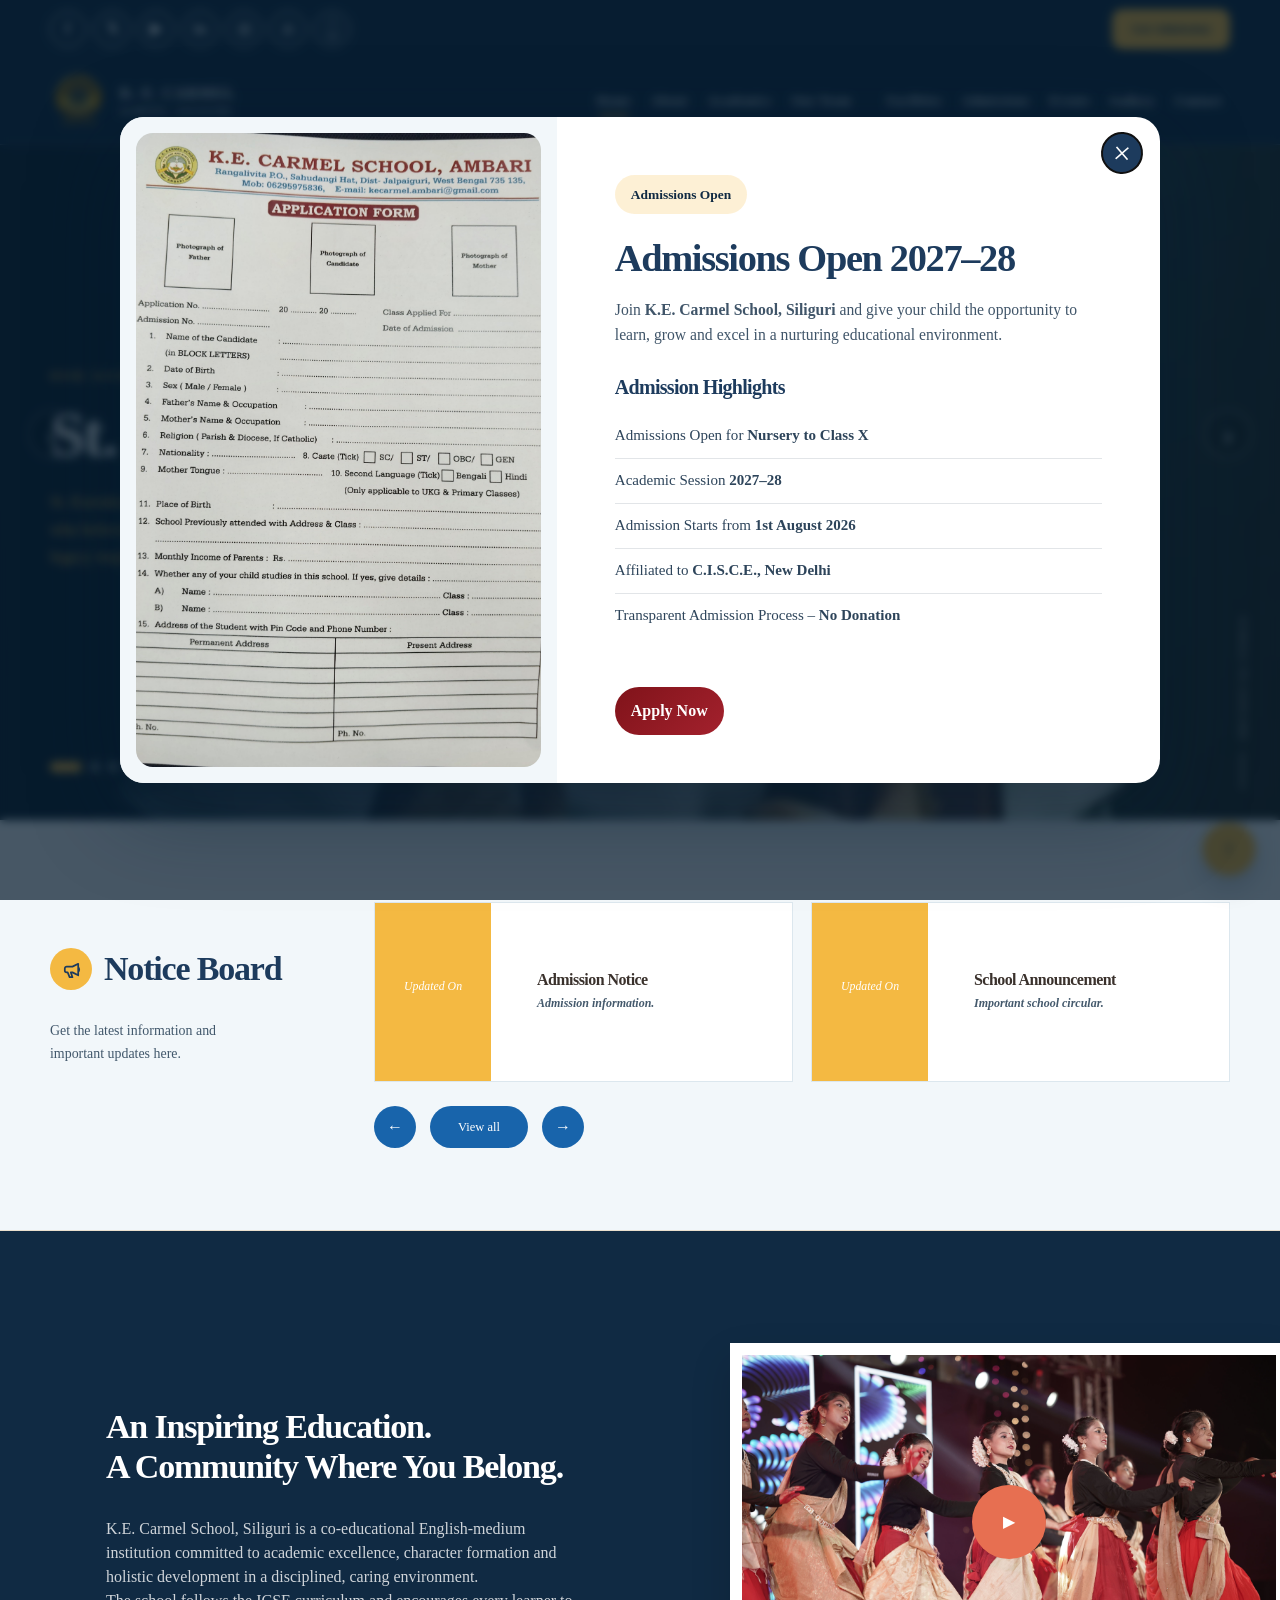
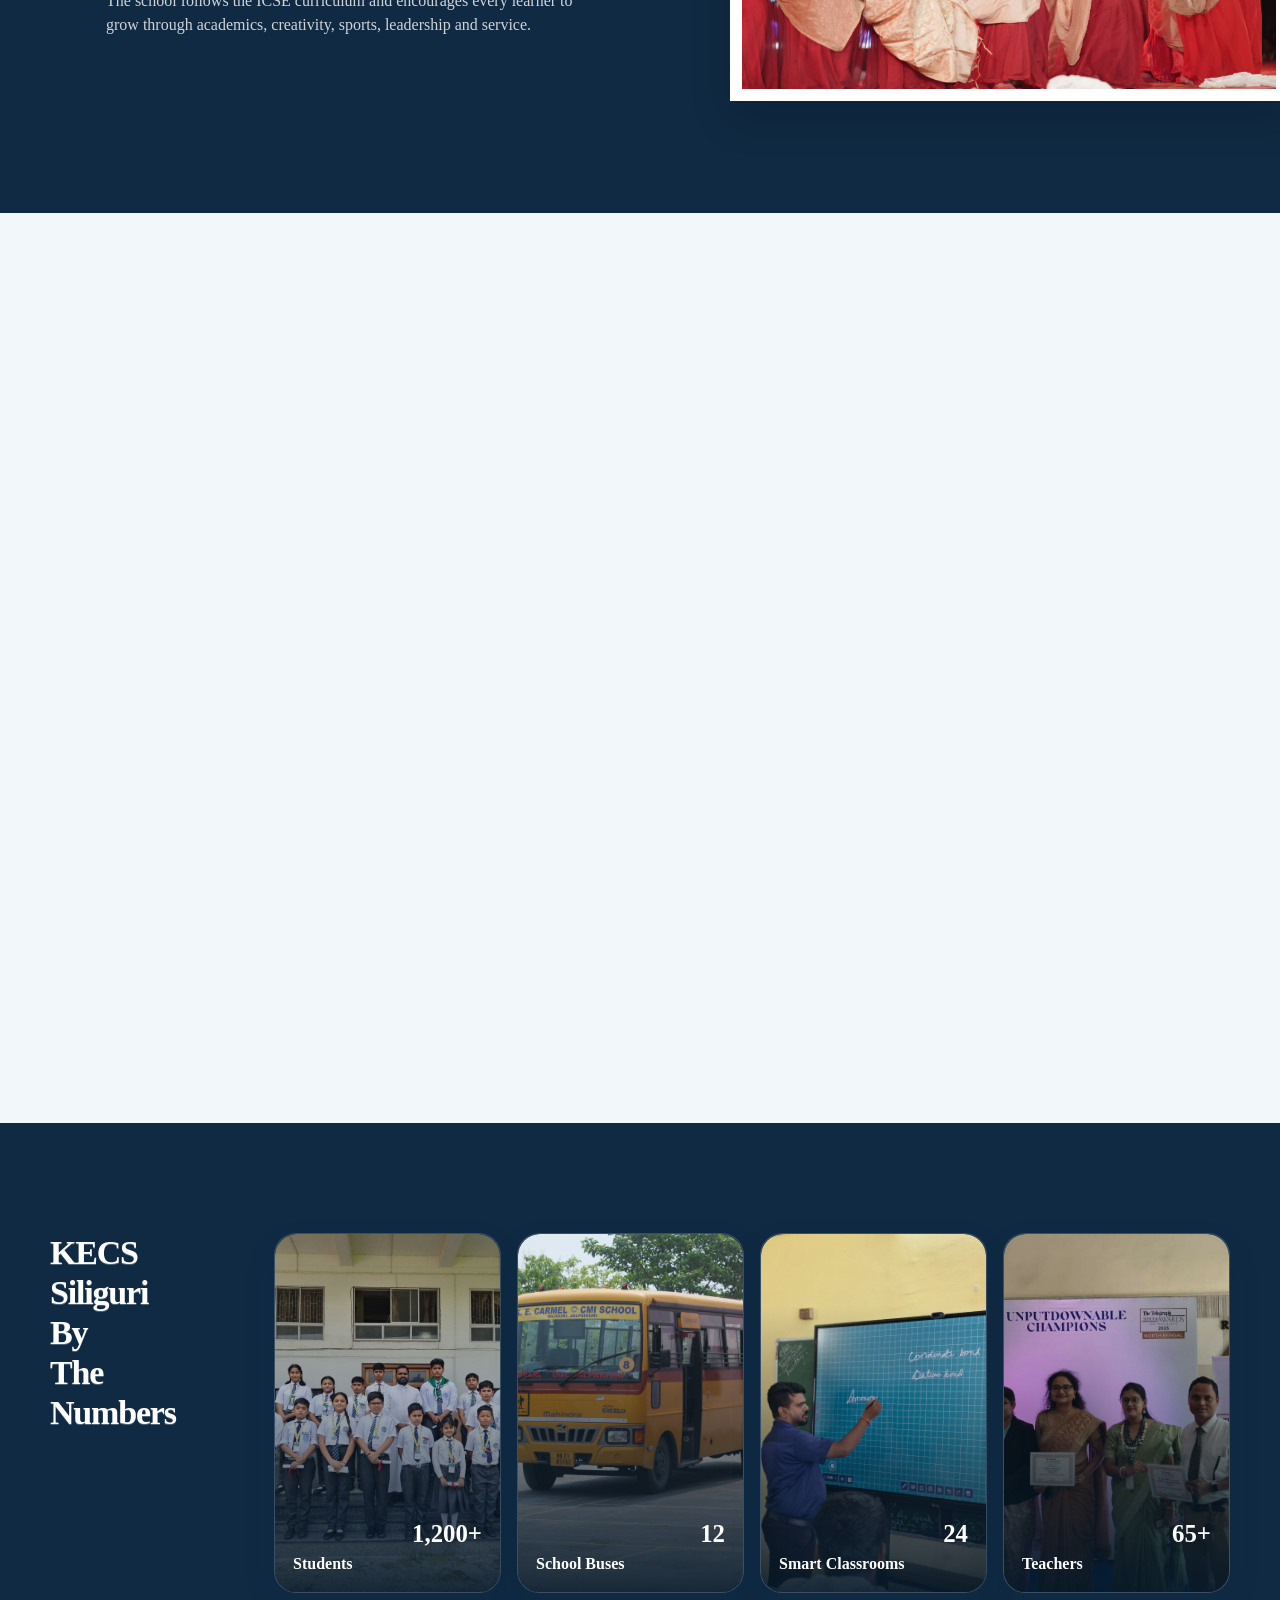
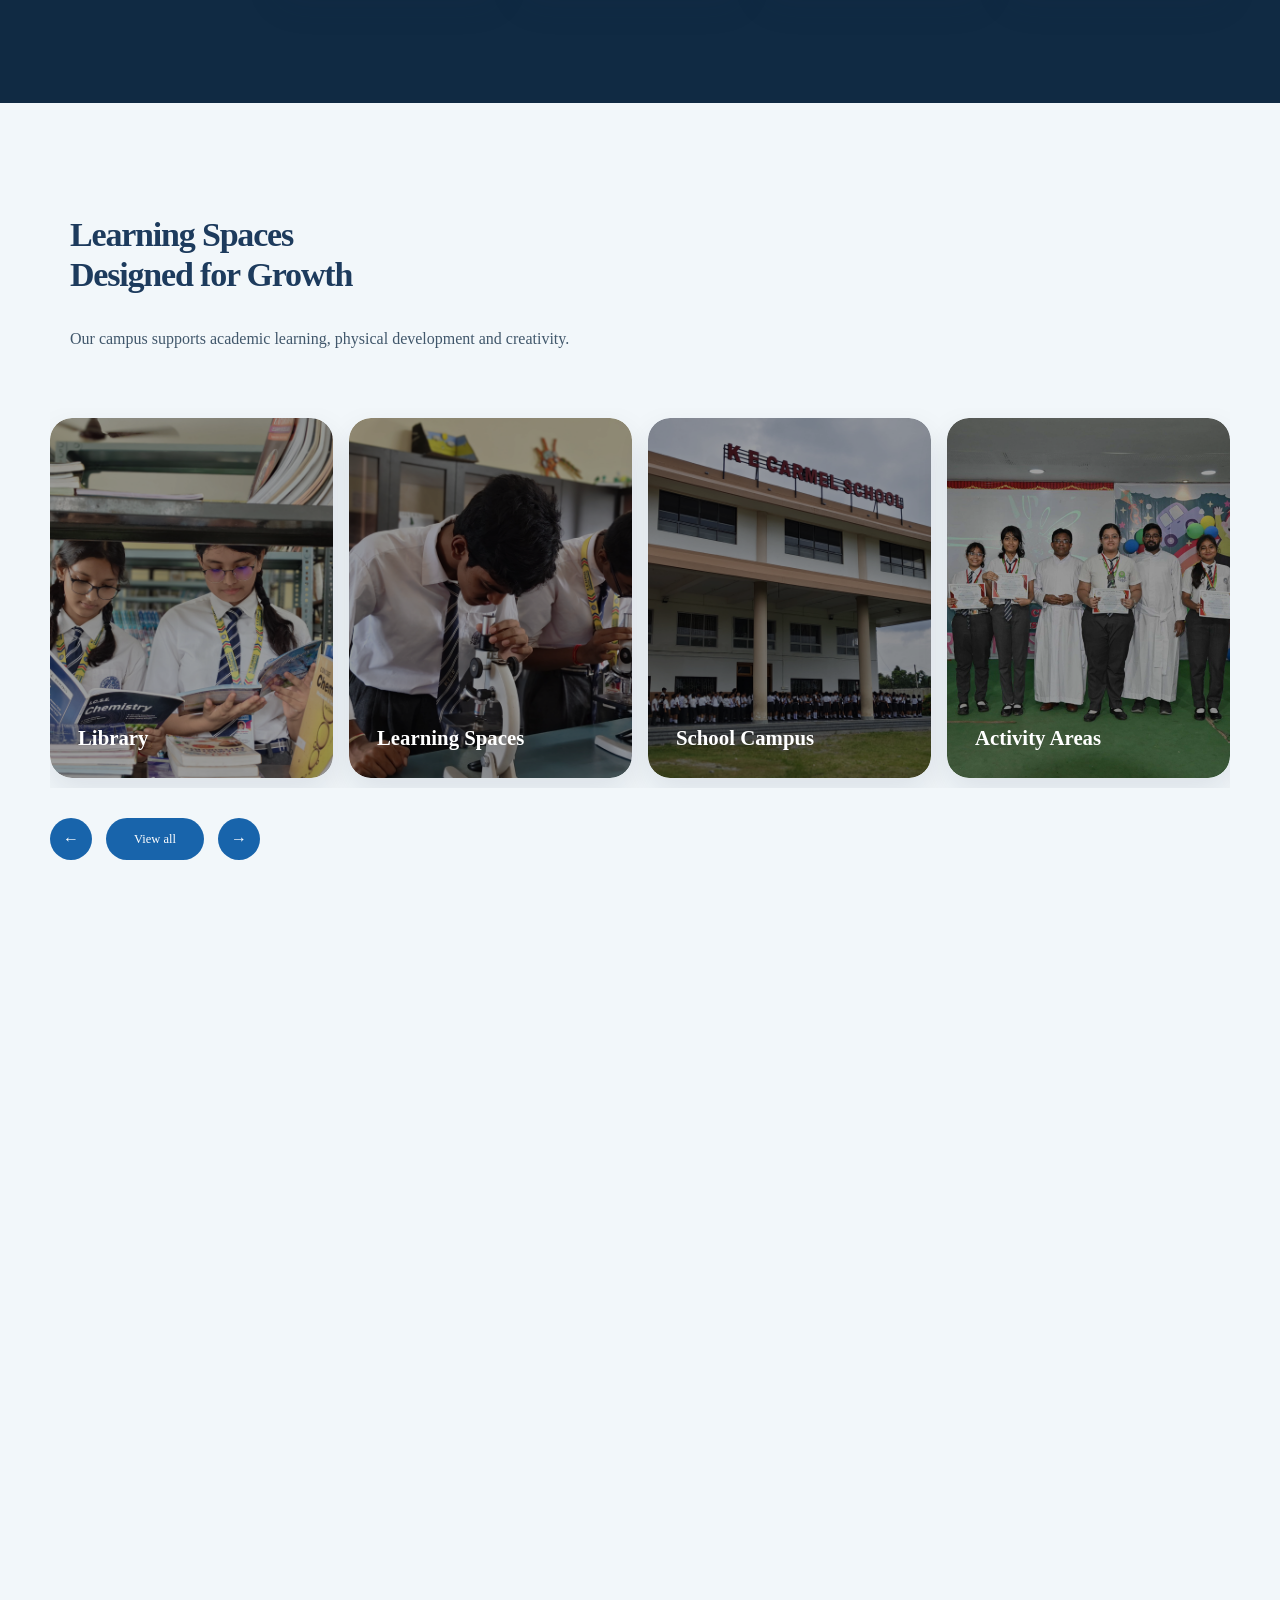
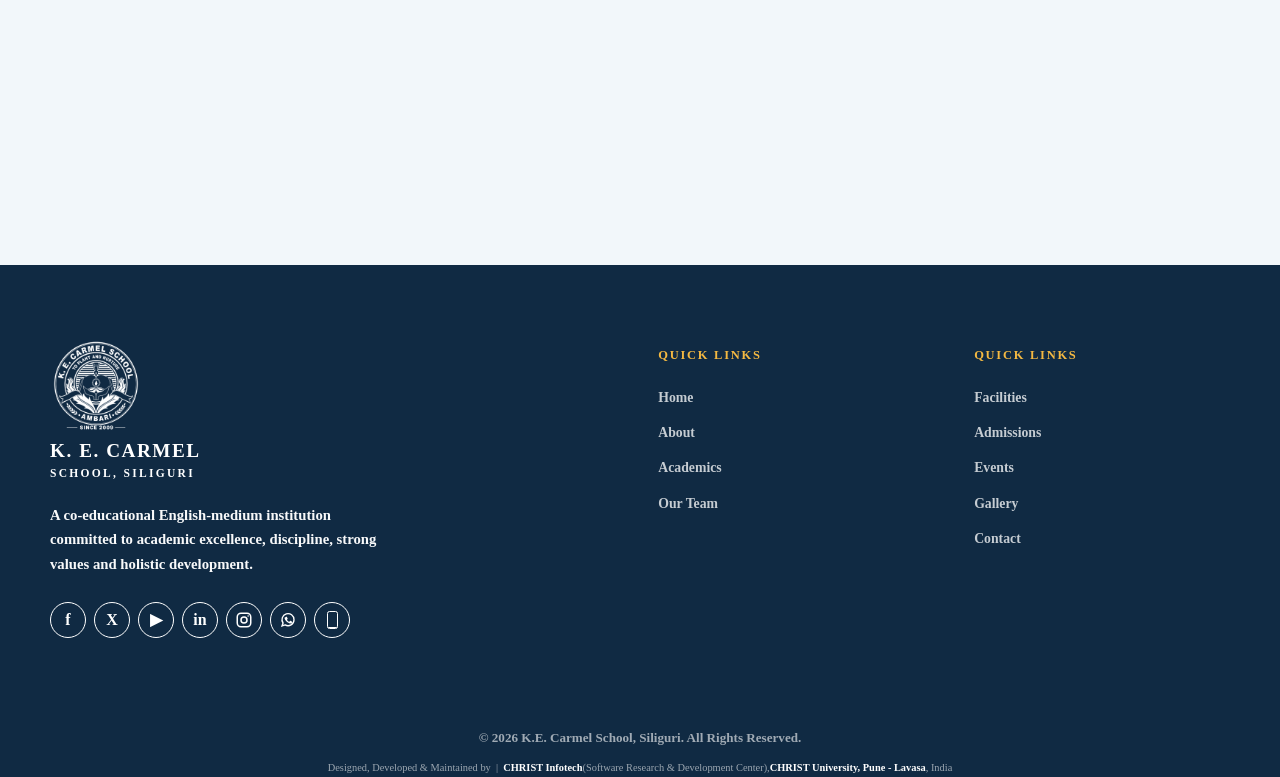
==== index.html @ c3156d47 "Changes" ====
<!doctype html>
<html lang="en">

<head>
  <meta charset="utf-8">
  <meta name="viewport" content="width=device-width, initial-scale=1">
  <meta name="description"
    content="K.E. Carmel School, Siliguri — an English-medium ICSE school nurturing knowledge, character and confidence.">
  <title>K.E. Carmel School, Siliguri</title>
  <link rel="icon" href="favicon.svg" type="image/svg+xml">
  <link rel="preload" href="assets/images/logo/logo4-removebg-preview.png" as="image" type="image/png">
  <link rel="preconnect" href="https://fonts.googleapis.com">
  <link rel="preconnect" href="https://fonts.gstatic.com" crossorigin>
  <link href="https://fonts.googleapis.com/css2?family=Manrope:wght@400;500;600;700;800&display=swap" rel="stylesheet">
  <link href="https://cdn.jsdelivr.net/npm/bootstrap@5.3.3/dist/css/bootstrap.min.css" rel="stylesheet"
    crossorigin="anonymous">
  <link rel="stylesheet" href="assets/css/styles.css">
</head>

<body class="home-page is-loading">
  <a class="skip-link" href="#main">Skip to content</a>

  <div class="splash" data-splash role="status" aria-label="Loading K.E. Carmel School website">
    <div class="splash__mark"><img src="assets/images/logo/logo4-removebg-preview.png" alt="K.E. Carmel School logo option 6">
    </div>
    <p class="splash__name">K.E. Carmel School</p>
    <span class="splash__place">Siliguri</span>
    <span class="splash__loader" aria-hidden="true"></span>
  </div>

  <dialog class="admission-popup" data-admission-popup aria-labelledby="admission-popup-title">
    <div class="admission-popup__layout">
      <button class="admission-popup__close" type="button" data-admission-popup-close
        aria-label="Close admission announcement">&times;</button>
      <div class="admission-popup__media">
        <img src="assets/images/Admission form/admission form 1.jpeg"
          alt="K.E. Carmel School admission announcement for the 2027–28 academic session">
      </div>
      <div class="admission-popup__content">
        <span class="admission-popup__badge">Admissions Open</span>
        <h2 id="admission-popup-title">Admissions Open 2027–28</h2>
        <p class="admission-popup__intro">Join <strong>K.E. Carmel School, Siliguri</strong> and give your child the
          opportunity to learn, grow and excel in a nurturing educational environment.</p>
        <h3>Admission Highlights</h3>
        <ul class="admission-popup__highlights">
          <li>Admissions Open for <strong>Nursery to Class X</strong></li>
          <li>Academic Session <strong>2027–28</strong></li>
          <li>Admission Starts from <strong>1st August 2026</strong></li>
          <li>Affiliated to <strong>C.I.S.C.E., New Delhi</strong></li>
          <li>Transparent Admission Process – <strong>No Donation</strong></li>
        </ul>
        <a class="btn btn--primary admission-popup__apply" data-admission-form-link href="#" target="_blank"
          rel="noopener noreferrer" aria-label="Open the admission application Google Form in a new tab">Apply Now</a>
      </div>
    </div>
  </dialog>

  <header class="home-header" data-header>
    <div class="home-container social-bar">
      <div class="elements-social social-icon"><a href="#" aria-label="Facebook">f</a><a href="#"
          aria-label="X">𝕏</a><a href="#" aria-label="YouTube">▶</a><a href="#" aria-label="LinkedIn">in</a><a href="#"
          aria-label="Instagram"><svg viewBox="0 0 24 24" aria-hidden="true">
            <rect x="3" y="3" width="18" height="18" rx="5" fill="none" stroke="currentColor" stroke-width="2" />
            <circle cx="12" cy="12" r="4" fill="none" stroke="currentColor" stroke-width="2" />
            <circle cx="17.5" cy="6.5" r="1" fill="currentColor" />
          </svg></a><a href="#" aria-label="WhatsApp"><svg viewBox="0 0 24 24" aria-hidden="true">
            <path d="M20 11.6a8 8 0 0 1-11.8 7L4 20l1.4-4A8 8 0 1 1 20 11.6Z" fill="none" stroke="currentColor"
              stroke-width="1.8" />
            <path
              d="M9 8.2c.2-.4.5-.4.8-.4h.4c.2 0 .4.1.5.5l.8 1.8c.1.3 0 .5-.2.7l-.6.7c-.2.2-.1.4 0 .6.6 1 1.4 1.8 2.5 2.3.2.1.4.1.6-.1l.8-1c.2-.2.4-.3.7-.2l1.8.9c.3.2.4.3.4.5 0 .5-.2 1.2-.7 1.6-.5.5-1.3.8-2.1.6-1.3-.3-3.1-1.1-4.7-2.6-1.3-1.3-2.2-2.8-2.5-4.1-.2-.8.1-1.4.5-1.8Z"
              fill="currentColor" />
          </svg></a><a href="tel:+916295975836" aria-label="Call">☎</a></div><a class="overlay-admission"
        href="admissions.html">Get Admission</a>
    </div>
    <div class="home-container home-header__inner">
      <nav class="home-nav home-nav--left"><a class="site-nav__link" href="index.html">Home</a><a class="site-nav__link"
          href="about.html">About</a><a class="site-nav__link" href="academics.html">Academics</a><a
          class="site-nav__link" href="management.html">Our Team</a></nav>
      <a class="home-brand" href="index.html" style="text-decoration: none;"
        aria-label="K.E. Carmel School Siliguri home">
        <img src="assets/images/logo/logo4-removebg-preview.png" alt="K.E. Carmel School logo">
        <span><strong>K. E. CARMEL</strong><small>SCHOOL, SILIGURI</small><em>To Plant And Nurture</em></span>
      </a>
      <button class="nav-toggle" type="button" aria-label="Open menu" aria-expanded="false"
        aria-controls="site-nav"><span></span><span></span><span></span></button>
      <nav class="home-nav home-nav--right" aria-label="Primary navigation right">
        <a class="site-nav__link" href="facilities.html">Facilities</a>
        <a class="site-nav__link" href="admissions.html">Admissions</a>
        <a class="site-nav__link" href="events.html">Events</a>
        <a class="site-nav__link" href="gallery.html">Gallery</a>
        <a class="site-nav__link" href="contact.html">Contact</a>
      </nav>
      <nav id="site-nav" class="mobile-home-nav site-nav" aria-label="Mobile navigation">
        <a class="site-nav__link" href="index.html">Home</a><a class="site-nav__link" href="about.html">About</a><a
          class="site-nav__link" href="academics.html">Academics</a><a class="site-nav__link"
          href="management.html">Our Team</a><a class="site-nav__link" href="facilities.html">Facilities</a><a
          class="site-nav__link" href="admissions.html">Admissions</a><a class="site-nav__link"
          href="events.html">Events</a><a class="site-nav__link" href="gallery.html">Gallery</a><a
          class="site-nav__link" href="contact.html">Contact</a>
      </nav>
    </div>
  </header>

  <main id="main">
    <section class="home-hero" data-carousel aria-label="School highlights">
      <article class="home-slide home-slide--chavara is-active">
        <img src="assets/images/St Kuriakose Elias/St Kuriakose Elias.jpeg"
          alt="St. Kuriakose Elias Chavara, founder of the CMI Congregation">
        <div class="home-slide__shade"></div>
        <div class="home-container home-slide__content">
          <p class="home-slide__eyebrow">Our Guiding Inspiration</p>
          <h1>St. Kuriakose Elias <em>Chavara</em></h1>
          <p class="home-slide__description">St. Kuriakose Elias Chavara, founder of the CMI Congregation, was a visionary educator and social reformer who believed that education should enlighten the mind, strengthen character and uplift society. His enduring legacy inspires us to nurture every child with knowledge, faith, compassion and a commitment to serve others.</p>
          <a href="about.html">Discover his legacy
            <span>→</span></a>
        </div>
      </article>
      <article class="home-slide">
        <img src="assets/images/KE CARMEL (1)/Annual Day/AB1_4919.jpg"
          alt="Students presenting a colourful Annual Day performance">
        <div class="home-slide__shade"></div>
        <div class="home-container home-slide__content">
          <p>K.E. Carmel School, Siliguri</p>
          <h2>Empowering Students Through <em>the Arts.</em></h2><a href="gallery.html">Explore campus life
            <span>→</span></a>
        </div>
      </article>
      <article class="home-slide">
        <img src="assets/images/KE CARMEL (1)/Annual Day/DSC01964.jpg"
          alt="Students performing on stage during Annual Day">
        <div class="home-slide__shade"></div>
        <div class="home-container home-slide__content">
          <p>K.E. Carmel School, Siliguri</p>
          <h2>Inspiring Young Stars <em>to Shine.</em></h2><a href="admissions.html">Begin the journey
            <span>→</span></a>
        </div>
      </article>
      <article class="home-slide">
        <img src="assets/images/KE CARMEL (1)/Annual Day/AB1_4388.jpg"
          alt="Students participating in a school programme">
        <div class="home-slide__shade"></div>
        <div class="home-container home-slide__content">
          <p>K.E. Carmel School, Siliguri</p>
          <h2>Building Confident Leaders for Tomorrow.</h2><a href="admissions.html" aria-label="Learn about admissions">
            <span>â†’</span></a>
        </div>
      </article>
      <button class="home-hero__arrow home-hero__arrow--prev" data-carousel-prev aria-label="Previous slide">‹</button>
      <button class="home-hero__arrow home-hero__arrow--next" data-carousel-next aria-label="Next slide">›</button>
      <div class="home-hero__dots" role="tablist"><button class="is-active" data-carousel-dot="0"
          aria-label="Show slide 1"></button><button data-carousel-dot="1" aria-label="Show slide 2"></button><button
          data-carousel-dot="2" aria-label="Show slide 3"></button><button data-carousel-dot="3"
          aria-label="Show slide 4"></button></div>
      <div class="home-hero__scroll">SCROLL TO EXPLORE <span></span></div>
    </section>

    <section class="notice-strip reveal" data-strip-slider>
      <div class="home-container">
        <div class="ornament">◆</div>
        <div class="notice-strip__title">
          <h2><span class="notice-board-icon" aria-hidden="true"><svg viewBox="0 0 24 24"><path
                  d="M5 11v2a2 2 0 0 0 2 2h1l2 5h3l-1.7-5H13l6 3V6l-6 3H7a2 2 0 0 0-2 2Zm14-1.5a3.5 3.5 0 0 1 0 5"
                  fill="none" stroke="currentColor" stroke-width="1.8" stroke-linecap="round"
                  stroke-linejoin="round" /></svg></span>Notice Board</h2>
          <p>Get the latest information and important updates here.</p>
        </div>
        <div class="notice-viewport">
          <div class="notice-strip__items" data-strip-track>
            <article><time><em>Updated On</em><strong></strong></time>
              <div>
                <h3>Admission Notice</h3>
                <p>Admission information.</p>
              </div>
            </article>
            <article><time><em>Updated On</em><strong></strong></time>
              <div>
                <h3>School Announcement</h3>
                <p>Important school circular.</p>
              </div>
            </article>
            <article><time><em>Updated On</em><strong></strong></time>
              <div>
                <h3>Academic Circular</h3>
                <p>Academic and examination.</p>
              </div>
            </article>
            <article><time><em>Updated On</em><strong></strong></time>
              <div>
                <h3>Holiday Notice</h3>
                <p>Holiday information.</p>
              </div>
            </article>
          </div>
        </div>
        <div class="strip-controls"><button data-strip-prev aria-label="Previous notices">←</button><a
            href="announcements.html">View all</a><button data-strip-next aria-label="Next notices">→</button></div>
      </div>
    </section>

    <section class="home-section welcome-section reveal">
      <div class="container welcome-grid row align-items-center g-5 mx-auto">
        <div class="welcome-copy col-12 col-lg-6">
          <h2><span>An Inspiring Education.</span><br><span>A Community Where You Belong.</span></h2>
          <p>K.E. Carmel School, Siliguri is a co-educational English-medium institution committed to academic
            excellence, character formation and holistic development in a disciplined, caring environment.</p>
          <p>The school follows the ICSE curriculum and encourages every learner to grow through academics, creativity,
            sports, leadership and service.</p>
        </div>
        <div class="welcome-visual col-12 col-lg-6">
          <div class="welcome-frame"><img src="assets/images/KE CARMEL (1)/Annual Day/DSC02609.jpg"
              alt="Students performing at a school programme"><a class="welcome-play" href="gallery.html"
              aria-label="Explore school performances">▶</a></div>
        </div>
      </div>
    </section>

    <section class="home-section activity-section reveal" data-activity-slider>
      <div class="home-container">
        <div class="section-heading centered"><span class="section-kicker">Beyond the classroom</span>
          <h2>An Education That Shapes<br><em>Character and Inspires Excellence</em></h2>
          <p>Our co-curricular programme complements classroom learning with experiences that build confidence,
            creativity, teamwork and responsibility.</p>
        </div>
        <div class="mobile-track-viewport">
          <div class="activity-grid row row-cols-2 row-cols-md-3 row-cols-xl-6 g-3" data-activity-track>
            <a class="col" href="events.html"><img
                src="assets/images/KE CARMEL (1)/Sports day/IMG-20260715-WA0035.jpg"
                alt="Students participating in sports"><b>Sports &<br>Games</b></a><a class="col"
              href="events.html"><img src="assets/images/KE CARMEL (1)/Annual Day/DSC_8418.jpg"
                alt="Students presenting a cultural programme"><b>Arts &<br>Culture</b></a><a class="col"
              href="events.html"><img src="assets/images/KE CARMEL (1)/Co curicular activities/workshop.jpeg"
                alt="Students taking part in a co-curricular workshop"><b>Tours
                &<br>Workshops</b></a><a class="col" href="events.html"><img
                src="assets/images/KE CARMEL (1)/Speech Competition/WhatsApp Image 2026-07-26 at 3.00.27 PM.jpeg"
                alt="Student participating in a speech competition"><b>Literary &<br>Debates</b></a><a class="col"
              href="events.html"><img
                src="assets/images/KE CARMEL (1)/Awards/Bosco Fizza, Don Bosco Oodlabari/WhatsApp Image 2026-07-26 at 6.10.34 PM (1).jpeg"
                alt="Student receiving an award"><b>Competitions &<br>Quizzes</b></a><a class="col"
              href="events.html"><img
                src="assets/images/KE CARMEL (1)/Investiture ceremony/WhatsApp Image 2026-07-26 at 4.29.24 PM.jpeg"
                alt="Student leaders during the investiture ceremony"><b>Clubs &<br>Leadership</b></a>
          </div>
        </div>
        <div class="strip-controls activity-carousel-controls"><button data-activity-prev
            aria-label="Previous activity">←</button><button data-activity-next aria-label="Next activity">→</button>
        </div>
      </div>
    </section>

    <section class="stats-section reveal">
      <div class="home-container">
        <div class="stats-heading">
          <div class="ornament">◆</div>
          <h2>KECS<br> Siliguri<br><em>By<br> The<br> Numbers</em></h2>
        </div>
        <div class="stats-grid">
          <article><img src="assets/images/KE CARMEL (1)/Students/studsimg.jpeg"
              alt="Students of K.E. Carmel School"><strong>1,200+</strong><span>Students</span></article>
          <article><img src="assets/images/KE CARMEL (1)/School Bus/IMG_7596.jpg"
              alt="K.E. Carmel School bus"><strong>12</strong><span>School Buses</span></article>
          <article><img src="assets/images/KE CARMEL (1)/Classroom/IMG-20260801-WA0028.jpeg"
              alt="Students learning in a smart classroom"><strong>24</strong><span>Smart Classrooms</span></article>
          <article><img src="assets/images/KE CARMEL (1)/Awards/Telegraph Awards/techersimg.jpeg"
              alt="Teachers of K.E. Carmel School"><strong>65+</strong><span>Teachers</span></article>
        </div>
      </div>
    </section>

    <section class="home-section facilities-showcase reveal" data-card-slider>
      <div class="home-container">
        <div class="ornament">◆</div>
        <div class="section-heading centered">
          <h2>Learning Spaces<br><em>Designed for Growth</em></h2>
          <p>Our campus supports academic learning, physical development and creativity.</p>
        </div>
        <div class="card-viewport">
          <div class="facility-home-grid" data-card-track><a href="facilities.html">
              <img src="assets/images/KECS/Library/IMG_20260728_111849.jpg.jpeg"
                alt="School library"><span><b>Library</b></span></a><a href="facilities.html">
              <img src="assets/images/KECS/Biology Lab/IMG_20260728_111214.jpg.jpeg"
                alt="Interactive learning environment"><span><b>Learning Spaces</b></span></a><a href="facilities.html">
              <img src="assets/images/KE CARMEL (1)/school photo/IMG_20260717_130345.jpg"
                alt="K.E. Carmel School campus"><span><b>School
                  Campus</b></span></a><a href="facilities.html">
              <img src="assets/images/home/image_2.png" alt="Achievement area"><span><b>Activity Areas</b></span></a><a
              href="facilities.html">
              <img src="assets/images/KE CARMEL (1)/school photo/infrastructure.jpeg"
                alt="School infrastructure"><span><b>Infrastructure</b></span></a>
          </div>
        </div>
        <div class="strip-controls"><button data-card-prev aria-label="Previous facility">←</button><a
            href="facilities.html">View all</a><button data-card-next aria-label="Next facility">→</button></div>
      </div>
    </section>

    <section class="leadership-section reveal">
      <div class="home-container leadership-grid">
        <div class="leadership-photo">
          <div class="photo-placeholder"><img
              src="assets/images/KECS/Administation/Principal/Fr. Jojo Manaliparampil.jpeg"
              alt="Principal Jojo Manaliparampil"></div>
        </div>
        <div class="leadership-copy"><span class="section-kicker light">Leadership messages</span>
          <h2>From The<br><em>Principal’s Desk</em></h2>
          <blockquote>Welcome to K.E. Carmel School — a home away from home, set far from the chaos of the city,
            embraced by clean air and lush greenery.<br><br>Under the loving guidance of the CMI Fathers, we nurture
            each child not as a name on a roll, but as a unique individual with their own gifts, dreams, and potential.
            Our mission is simple yet profound: to help every child discover who they truly are, and to help every
            family witness that discovery unfold.<br><br>Education here is not just about academics — it is about
            character, values, and identity. It is about giving every child room to grow, question, create, and
            shine.<br><br>We welcome you to be part of this journey, where nature nurtures, values guide, and every
            child
            finds their own light.<br><br>With warm wishes,</blockquote><strong>Jojo
            Manaliparampil</strong><small>Principal,
            K.E. Carmel School</small>
        </div>
      </div>
    </section>

    <section class="home-section stories-section reveal" data-story-slider>
      <div class="ornament">◆</div>
      <div class="section-heading centered">
        <h2>Campus Updates and<br><em>Inspiring Stories</em></h2>
        <p>School news brings you timely updates on events, achievements and activities across the campus.</p>
      </div>
      <div class="stories-viewport">
        <div class="stories-grid" data-story-track>
          <article class="story"><a href="events.html"><img
                src="assets/images/KE CARMEL (1)/Awards/Bosco Fizza, Don Bosco Oodlabari/WhatsApp Image 2026-07-26 at 6.10.34 PM (1).jpeg"
                alt="Student achievement"></a>
            <div><span>News & Events</span>
              <h3>Student Achievement</h3>
            </div>
          </article>
          <article class="story"><a href="events.html"><img
                src="assets/images/KE CARMEL (1)/Speech Competition/WhatsApp Image 2026-07-26 at 3.00.27 PM.jpeg"
                alt="Student participating in an academic competition"></a>
            <div><span>News & Events</span>
              <h3>Academic Excellence</h3>
            </div>
          </article>
          <article class="story"><a href="events.html"><img
                src="assets/images/KE CARMEL (1)/Sports day/IMG-20260715-WA0041.jpg"
                alt="Students taking part in a campus sports activity"></a>
            <div><span>News & Events</span>
              <h3>Campus Activity</h3>
            </div>
          </article>
          <article class="story"><a href="events.html"><img src="assets/images/KE CARMEL (1)/Annual Day/AB1_4919.jpg"
                alt="Dance programme"></a>
            <div><span>News & Events</span>
              <h3>Cultural Programme</h3>
            </div>
          </article>
        </div>
      </div>
      <div class="strip-controls">
        <!-- <button data-story-prev aria-label="Previous story">←</button>
        <a href="gallery.html">View all</a>
        <button data-story-next aria-label="Next story">→</button> -->
      </div>
    </section>

    <section class="home-section gallery-section reveal">
      <div class="home-container">
        <div class="ornament">◆</div>
        <div class="section-heading centered">
          <h2>School Gallery</h2>
          <p>Explore memorable moments from classroom activities, sports, cultural events, celebrations and
            achievements.</p>
        </div>
        <div class="mobile-track-viewport" data-gallery-slider>
          <div class="gallery-ribbon" data-gallery-track><a href="gallery.html"><img
                src="assets/images/KE CARMEL (1)/school photo/IMG_20260717_130347.jpg" alt="School campus"><span>Campus
                Life</span></a><a href="gallery.html"><img
                src="assets/images/KE CARMEL (1)/Awards/Bosco Fizza, Don Bosco Oodlabari/WhatsApp Image 2026-07-26 at 6.10.34 PM.jpeg"
                alt="Student achievement ceremony"><span>Achievements</span></a><a href="gallery.html"><img
                src="assets/images/KE CARMEL (1)/Games/WhatsApp Image 2026-07-26 at 4.32.16 PM.jpeg"
                alt="Students at play"><span>Sports &
                Activities</span></a><a href="gallery.html"><img
                src="assets/images/KECS/Chemistry Lab/IMG_20260728_111343.jpg.jpeg"
                alt="Students learning in the chemistry laboratory"><span>Learning Together</span></a><a
              href="gallery.html"><img src="assets/images/KE CARMEL (1)/Annual Day/DSC_8418.jpg"
                alt="Cultural performance"><span>Cultural Programme</span></a></div>
          <div class="mobile-carousel-controls"><button data-gallery-prev
              aria-label="Previous gallery image">←</button><button data-gallery-next
              aria-label="Next gallery image">→</button></div>
        </div>
      </div>
    </section>

    <section class="home-section facilities-showcase branches-section reveal" data-branch-slider>
      <div class="home-container">
        <div class="ornament">◆</div>
        <div class="section-heading centered">
          <h2>Our <em>Branches</em></h2>
          <p>Discover the schools that form the K.E. Carmel educational family.</p>
        </div>
        <div class="card-viewport">
          <div class="facility-home-grid" data-card-track>
            <a href="contact.html"><img src="assets/images/home/image_1.png" alt="Placeholder for Branch 1"><span><b>Branch Name 01</b></span></a>
            <a href="contact.html"><img src="assets/images/home/image_2.png" alt="Placeholder for Branch 2"><span><b>Branch Name 02</b></span></a>
            <a href="contact.html"><img src="assets/images/home/image_3.png" alt="Placeholder for Branch 3"><span><b>Branch Name 03</b></span></a>
            <a href="contact.html"><img src="assets/images/home/image_4.png" alt="Placeholder for Branch 4"><span><b>Branch Name 04</b></span></a>
            <a href="contact.html"><img src="assets/images/home/image_5.png" alt="Placeholder for Branch 5"><span><b>Branch Name 05</b></span></a>
            <a href="contact.html"><img src="assets/images/home/image_6.png" alt="Placeholder for Branch 6"><span><b>Branch Name 06</b></span></a>
            <a href="contact.html"><img src="assets/images/KE CARMEL (1)/school photo/IMG_20260717_130345.jpg" alt="Placeholder for Branch 7"><span><b>Branch Name 07</b></span></a>
            <a href="contact.html"><img src="assets/images/KE CARMEL (1)/school photo/IMG_20260717_130347.jpg" alt="Placeholder for Branch 8"><span><b>Branch Name 08</b></span></a>
          </div>
        </div>
        <div class="strip-controls branches-section__controls">
          <button data-branch-prev aria-label="Previous branch">←</button>
          <button data-branch-next aria-label="Next branch">→</button>
        </div>
      </div>
    </section>

    <section class="faq-section reveal">
      <div class="home-container">
        <!-- <div class="o rnament">◆</div> -->
        <div class="section-heading centered">
          <h2>FAQ</h2>
          <p>Find answers to common questions about KECS, Siliguri</p>
        </div>
        <div class="faq-list">
          <details open>
            <summary>How can I apply for admission?<span>+</span></summary>
            <p>Visit the admissions page, Contact us page or contact the school office. Exact dates and document requirements will be
              updated.</p>
          </details>
          <details>
            <summary>Does the school provide transportation facilities?<span>+</span></summary>
            <p>Route and transportation information will be published after confirmation from the school.</p>
          </details>
          <details>
            <summary>What extracurricular activities are available?<span>+</span></summary>
            <p>Students participate in sports, cultural programmes, competitions and other age-appropriate activities.
            </p>
          </details>
          <details>
            <summary>How can parents track student performance?<span>+</span></summary>
            <p>Confirmed information about parent communication and student progress reporting will be done.</p>
          </details>
        </div>
      </div>
    </section>
  </main>

  <footer class="home-footer">
    <div class="home-container footer-main">
      <div class="footer-about"><a class="home-brand home-brand--footer" href="index.html"
          style="text-decoration: none;"><img src="assets/images/logo/logo1-removebg-preview.png"
            alt=""><span><strong>K. E.
              CARMEL</strong><small>SCHOOL, SILIGURI</small><em>To Plant And Nurture</em></span></a>
        <p class="text-light">A co-educational English-medium institution committed to academic excellence, discipline,
          strong values and holistic development.</p>
        <div class="elements-social footer-social"><a href="#" aria-label="Facebook">f</a><a href="#"
            aria-label="X">X</a><a href="#" aria-label="YouTube">▶</a><a href="#" aria-label="LinkedIn">in</a><a
            href="#" aria-label="Instagram"><svg viewBox="0 0 24 24" aria-hidden="true">
              <rect x="3" y="3" width="18" height="18" rx="5" fill="none" stroke="currentColor" stroke-width="2" />
              <circle cx="12" cy="12" r="4" fill="none" stroke="currentColor" stroke-width="2" />
              <circle cx="17.5" cy="6.5" r="1" fill="currentColor" />
            </svg></a><a href="#" aria-label="WhatsApp"><svg viewBox="0 0 24 24" aria-hidden="true">
              <path d="M20 11.6a8 8 0 0 1-11.8 7L4 20l1.4-4A8 8 0 1 1 20 11.6Z" fill="none" stroke="currentColor"
                stroke-width="1.8" />
              <path
                d="M9 8.2c.2-.4.5-.4.8-.4h.4c.2 0 .4.1.5.5l.8 1.8c.1.3 0 .5-.2.7l-.6.7c-.2.2-.1.4 0 .6.6 1 1.4 1.8 2.5 2.3.2.1.4.1.6-.1l.8-1c.2-.2.4-.3.7-.2l1.8.9c.3.2.4.3.4.5 0 .5-.2 1.2-.7 1.6-.5.5-1.3.8-2.1.6-1.3-.3-3.1-1.1-4.7-2.6-1.3-1.3-2.2-2.8-2.5-4.1-.2-.8.1-1.4.5-1.8Z"
                fill="currentColor" />
            </svg></a><a href="tel:+916295975836" aria-label="Call">☎</a></div>
      </div>
      <div>
        <h3>Quick Links</h3><a href="index.html">Home</a><a href="about.html">About</a><a
          href="academics.html">Academics</a><a href="management.html">Our Team</a>
      </div>
      <div>
        <h3>Quick Links</h3><a href="facilities.html">Facilities</a><a href="admissions.html">Admissions</a><a
          href="events.html">Events</a><a href="gallery.html">Gallery</a><a href="contact.html">Contact</a>
      </div>
    </div>
    <div class="home-container footer-bottom"><a href="#main">Go Top ↑</a>
      <p style="color: #ffffff9a;">© <span data-year></span> K.E. Carmel School, Siliguri. All Rights Reserved.</p>
    </div>
    <div class="home-container footer-credit-line">Designed, Developed &amp; Maintained by&nbsp; | &nbsp;<a
        href="https://christinfotech.org/" target="_blank" rel="noopener"><strong>CHRIST Infotech</strong></a> (Software
      Research &amp; Development Center), <a href="https://lavasa.christuniversity.in/" target="_blank"
        rel="noopener"><strong>CHRIST University, Pune - Lavasa</strong></a>, India</div>
  </footer>
  <script src="https://cdn.jsdelivr.net/npm/bootstrap@5.3.3/dist/js/bootstrap.bundle.min.js"
    crossorigin="anonymous"></script>
  <script src="assets/js/main.js"></script>
</body>

</html>
---- assets/css/styles.css ----
:root {
  --bg: #f4f7fb;
  --bg-2: #eef3f9;
  --surface: #ffffff;
  --surface-2: rgba(255, 255, 255, 0.86);
  --card: #ffffff;
  --text: rgba(9, 17, 30, 0.94);
  --muted: rgba(9, 17, 30, 0.68);
  --border: rgba(9, 17, 30, 0.12);
  --border-2: rgba(9, 17, 30, 0.08);
  --brand: #80131a;
  --brand-2: #9e202c;
  --shadow: 0 18px 44px rgba(9, 17, 30, 0.10);
  --shadow-2: 0 24px 60px rgba(9, 17, 30, 0.14);
  --radius: 20px;
  --ring: 0 0 0 3px rgba(128, 19, 26, 0.18);
}

* {
  box-sizing: border-box;
}

html {
  scroll-behavior: smooth;
}

body {
  margin: 0;
  font-family: ui-sans-serif, system-ui, -apple-system, "Segoe UI", Roboto, Arial, "Noto Sans", "Liberation Sans", sans-serif;
  color: var(--text);
  background-color: #ffffff;
  line-height: 1.62;
}

a {
  color: inherit;
  text-decoration: none;
}

a:hover {
  text-decoration: underline;
}

img {
  max-width: 100%;
  height: auto;
  display: block;
}

.container {
  width: min(1180px, calc(100% - 1.6rem));
  margin-inline: auto;
  padding-inline: 0.75rem;
}

.section .row {
  --bs-gutter-x: 2rem;
  --bs-gutter-y: 2rem;
}

.section .row.g-3 {
  --bs-gutter-x: 1.75rem;
  --bs-gutter-y: 1.75rem;
}

.section .row.g-4 {
  --bs-gutter-x: 2rem;
  --bs-gutter-y: 2rem;
}

.section .row.g-5 {
  --bs-gutter-x: 2.5rem;
  --bs-gutter-y: 2.5rem;
}

.skip-link {
  position: absolute;
  left: 0.75rem;
  top: 0.75rem;
  padding: 0.6rem 0.75rem;
  border-radius: 10px;
  background: #ffffff;
  border: 1px solid var(--border);
  color: var(--text);
  transform: translateY(-200%);
  transition: transform 160ms ease;
  z-index: 1000;
}

.skip-link:focus {
  transform: translateY(0);
  outline: none;
  box-shadow: var(--ring);
}

.topbar {
  background: var(--brand);
  border-bottom: 1px solid rgba(255, 255, 255, 0.15);
}

.topbar__inner {
  padding: 0.5rem 0;
  display: flex;
  align-items: center;
  justify-content: space-between;
  gap: 0.75rem;
  flex-wrap: wrap;
}

.topbar__left {
  display: flex;
  align-items: center;
  gap: 0.6rem;
  flex-wrap: wrap;
}

.topbar__link {
  font-weight: 600;
  color: #ffffff;
}

.topbar__sep {
  opacity: 0.6;
  color: #ffffff;
}

.topbar__note {
  font-size: 0.95rem;
  color: rgba(255, 255, 255, 0.85);
}

.site-header {
  position: sticky;
  top: 0;
  z-index: 50;
  backdrop-filter: blur(16px);
  background: var(--brand);
  border-bottom: 1px solid rgba(255, 255, 255, 0.15);
  box-shadow: 0 8px 30px rgba(9, 17, 30, 0.04);
}

.header__inner {
  padding: 0.85rem 0;
  display: flex;
  align-items: center;
  justify-content: space-between;
  gap: 1rem;
}

.brand {
  display: flex;
  align-items: center;
  gap: 0.75rem;
  text-decoration: none;
}

.brand:hover {
  text-decoration: none;
}

.brand__mark {
  width: 42px;
  height: 42px;
  display: grid;
  place-items: center;
  border-radius: 14px;
  background: rgba(255, 255, 255, 0.15);
  border: 1px solid rgba(255, 255, 255, 0.25);
  color: #ffffff;
  font-weight: 800;
  letter-spacing: 0.5px;
}

.brand__text {
  display: grid;
  gap: 2px;
}

.brand__name {
  font-weight: 800;
  line-height: 1.15;
  color: #ffffff;
}

.brand__sub {
  font-size: 0.92rem;
  color: rgba(255, 255, 255, 0.85);
}

.nav-toggle {
  display: none;
  width: 48px;
  height: 48px;
  padding: 0;
  border: 1px solid rgba(255, 255, 255, 0.32);
  background: rgba(255, 255, 255, 0.12);
  border-radius: 14px;
  cursor: pointer;
  align-items: center;
  justify-content: center;
  flex-direction: column;
  gap: 5px;
  flex: 0 0 auto;
  transition: transform 160ms ease, background 160ms ease, border-color 160ms ease;
}

.nav-toggle:focus-visible {
  outline: none;
  box-shadow: 0 0 0 3px rgba(255, 255, 255, 0.3);
}

.nav-toggle__bar {
  display: block;
  width: 18px;
  height: 2px;
  background: #ffffff;
  margin: 0;
  border-radius: 999px;
  transition: transform 180ms ease, opacity 160ms ease, width 160ms ease;
}

.site-header[data-open="true"] .nav-toggle {
  background: rgba(255, 255, 255, 0.18);
  border-color: rgba(255, 255, 255, 0.45);
}

.site-header[data-open="true"] .nav-toggle__bar:nth-child(1) {
  transform: translateY(7px) rotate(45deg);
}

.site-header[data-open="true"] .nav-toggle__bar:nth-child(2) {
  opacity: 0;
  width: 0;
}

.site-header[data-open="true"] .nav-toggle__bar:nth-child(3) {
  transform: translateY(-7px) rotate(-45deg);
}

.site-nav {
  display: flex;
  align-items: center;
  gap: 0.8rem;
}

.site-nav__link {
  padding: 0.45rem 0.6rem;
  border-radius: 12px;
  color: #ffffff;
  font-weight: 650;
  letter-spacing: 0.2px;
  text-decoration: none;
}

.site-nav__link:hover {
  text-decoration: none;
  background: rgba(255, 255, 255, 0.15);
}

/* .site-nav__link[aria-current="page"] {
  background: rgba(255, 255, 255, 0.2);
  border: 1px solid rgba(255, 255, 255, 0.3);
} */

.site-nav__cta {
  background: transparent;
  color: #ffffff;
  border: 1px solid transparent;
}

.section {
  padding: clamp(3.5rem, 6vw, 5.5rem) 0;
}

.section--alt {
  background: rgba(255, 255, 255, 0.76);
  backdrop-filter: blur(8px);
}

.section__head {
  display: grid;
  gap: 0.5rem;
  margin-bottom: 1.5rem;
  max-width: 760px;
}

.section__sub {
  max-width: 70ch;
  color: var(--muted);
  margin: 0;
}

h1,
h2,
h3 {
  margin: 0;
  letter-spacing: -0.02em;
  color: var(--brand);
}

h1 {
  font-size: clamp(2.4rem, 5vw, 4.2rem);
  line-height: 1.03;
}

h2 {
  font-size: clamp(1.75rem, 3.2vw, 2.4rem);
  line-height: 1.1;
}

h3 {
  font-size: 1.15rem;
  line-height: 1.25;
}

.h3 {
  font-size: 1.25rem;
  color: var(--brand);
}

p {
  margin: 0.6rem 0 0;
  /* color: rgba(11, 18, 32, 0.86); */
}

.muted {
  color: var(--muted);
}

.mt-24 {
  margin-top: 1.5rem;
}

.grid:not(.row) {
  display: grid;
  gap: 1.5rem;
}

.grid--2:not(.row) {
  grid-template-columns: repeat(2, minmax(0, 1fr));
}

.grid--3:not(.row) {
  grid-template-columns: repeat(3, minmax(0, 1fr));
}

.grid--4:not(.row) {
  grid-template-columns: repeat(4, minmax(0, 1fr));
}

.card {
  border-radius: 20px;
  background: linear-gradient(180deg, rgba(255, 255, 255, 0.96), rgba(255, 255, 255, 0.90));
  border: none;
  box-shadow: none;
  padding: 1.35rem 1.25rem;
  transition: transform 180ms ease;
}

a.card {
  display: block;
}

a.card:hover {
  text-decoration: none;
  transform: translateY(-4px);
}

.card--accent {
  background: linear-gradient(135deg, rgba(128, 19, 26, 0.06), rgba(128, 19, 26, 0.10));
  border: none;
}

.divider {
  display: none;
}

.eyebrow {
  display: inline-flex;
  align-items: center;
  font-weight: 750;
  color: rgba(11, 18, 32, 0.78);
  letter-spacing: 0.14em;
  text-transform: uppercase;
  font-size: 0.82rem;
  margin: 0;
}

.lead {
  font-size: 1.14rem;
  color: rgba(11, 18, 32, 0.84);
  margin-top: 0.9rem;
  max-width: 70ch;
}

.hero {
  position: relative;
  overflow: hidden;
  padding-top: clamp(1.6rem, 3vw, 2.6rem);
}

.page-hero:not(.row) {
  display: grid;
  grid-template-columns: 1.15fr 0.85fr;
  gap: 1rem;
  align-items: start;
  padding: 1.25rem;
  border-radius: calc(var(--radius) + 6px);
  background: linear-gradient(135deg, rgba(128, 19, 26, 0.08), rgba(128, 19, 26, 0.03));
  border: 1px solid rgba(128, 19, 26, 0.12);
}

.page-hero__content {
  min-width: 0;
}

.page-hero__side {
  min-width: 0;
}

.hero__inner:not(.row) {
  display: grid;
  grid-template-columns: 1.1fr 0.9fr;
  align-items: center;
  gap: 1.5rem;
  position: relative;
  z-index: 1;
}

.hero__content {
  position: relative;
  padding: clamp(0.25rem, 1vw, 0.5rem) 0;
}

.hero__content::before {
  content: "";
  display: block;
  width: 5.5rem;
  height: 0.3rem;
  margin-bottom: 1rem;
  border-radius: 999px;
  background: linear-gradient(90deg, rgba(128, 19, 26, 0.95), rgba(128, 19, 26, 0.72));
}

.hero__visual {
  display: grid;
  gap: 1.25rem;
}

.hero__actions {
  margin-top: 1.25rem;
  display: flex;
  gap: 0.75rem;
  flex-wrap: wrap;
}

.btn {
  display: inline-flex;
  align-items: center;
  justify-content: center;
  padding: 0.75rem 1rem;
  border-radius: 999px;
  font-weight: 750;
  border: 1px solid var(--border);
  text-decoration: none;
  cursor: pointer;
  background: rgba(255, 255, 255, 0.85);
  margin-top: 20px;
}

.btn:hover {
  text-decoration: none;
  filter: brightness(1.07);
}

.btn:focus-visible {
  outline: none;
  box-shadow: var(--ring);
}

.btn--primary {
  background: linear-gradient(135deg, #80131a, #a3212d);
  color: #ffffff;
  border: none;
}

.btn--ghost {
  background: rgba(255, 255, 255, 0.8);
}

.btn__icon {
  width: 1rem;
  height: 1rem;
  display: inline-flex;
  align-items: center;
  justify-content: center;
}

.btn__icon svg {
  width: 100%;
  height: 100%;
}

.hero__meta:not(.row) {
  margin-top: 1.35rem;
  display: grid;
  grid-template-columns: repeat(3, minmax(0, 1fr));
  gap: 0.75rem;
  max-width: 560px;
}

.meta-card {
  border-radius: 14px;
  background: rgba(255, 255, 255, 0.9);
  border: none;
  padding: 0.75rem 0.8rem;
}

.meta-card__title {
  font-size: 0.85rem;
  color: var(--muted);
  font-weight: 650;
}

.meta-card__value {
  margin-top: 0.15rem;
  font-weight: 850;
  letter-spacing: -0.01em;
}

.hero-card {
  border-radius: 22px;
  background: linear-gradient(180deg, rgba(255, 255, 255, 0.96), rgba(255, 255, 255, 0.88));
  border: none;
  padding: 1.25rem 1.2rem;
  box-shadow: none;
}

.hero-card__title {
  font-weight: 850;
  margin-bottom: 0.65rem;
  letter-spacing: -0.01em;
  color: var(--brand);
}

.checklist,
.bullets {
  margin: 0.65rem 0 0;
  padding-left: 1.05rem;
  color: rgba(11, 18, 32, 0.86);
}

.checklist li,
.bullets li {
  margin: 0.35rem 0;
}

.checklist li::marker {
  color: var(--brand);
}

.steps {
  margin: 0.65rem 0 0;
  padding-left: 1.15rem;
}

.steps li {
  margin: 0.45rem 0;
}

.callout,
.footer-callout {
  display: flex;
  gap: 1rem;
  align-items: center;
  justify-content: space-between;
  padding: 1rem 1.1rem;
  border-radius: 20px;
  background: linear-gradient(135deg, rgba(128, 19, 26, 0.06), rgba(128, 19, 26, 0.10));
  border: 1px solid rgba(128, 19, 26, 0.18);
}

.facility__img {
  border-radius: 14px;
  border: 1px solid var(--border-2);
  background: rgba(11, 18, 32, 0.03);
  margin-bottom: 0.75rem;
}

.gallery:not(.row) {
  display: grid;
  grid-template-columns: repeat(4, minmax(0, 1fr));
  gap: 2rem;
}

.about-gallery:not(.row) {
  grid-template-columns: repeat(4, minmax(0, 1fr));
  gap: 1.25rem;
}

.gallery__item {
  margin: 0;
  border-radius: 20px;
  overflow: hidden;
  border: none;
  background: rgba(255, 255, 255, 0.94);
  box-shadow: none;
}

.gallery__item img {
  width: 100%;
  aspect-ratio: 4 / 3;
  object-fit: cover;
}


.gallery__item figcaption {
  padding: 0.65rem 0.8rem;
  font-weight: 700;
  color: rgba(11, 18, 32, 0.86);
  text-align: center;
  line-height: 1.25;
  word-break: break-word;
}

.home-gallery:not(.row) {
  grid-template-columns: repeat(3, minmax(0, 1fr));
  gap: 2rem;
}

.home-gallery__item:nth-child(1) {
  grid-column: span 2;
  grid-row: span 2;
}

.home-gallery__item:nth-child(1) img {
  aspect-ratio: auto;
  height: 100%;
}

.contact-gallery {
  grid-template-columns: 1fr;
}

.contact-gallery .gallery__item img {
  aspect-ratio: 16 / 6;
}

.people-grid:not(.row) {
  display: grid;
  gap: 2rem;
  grid-template-columns: repeat(4, minmax(0, 1fr));
}

.person-card {
  padding: 0;
  overflow: hidden;
  display: grid;
}

.person-card__photo {
  aspect-ratio: 4 / 3;
  overflow: hidden;
  background: rgba(128, 19, 26, 0.06);
}

.person-card__photo img {
  width: 100%;
  height: 100%;
  object-fit: cover;
}

.person-card__body {
  padding: 1rem 1rem 1.1rem;
  display: grid;
  gap: 0.35rem;
}

.person-card__meta {
  display: inline-flex;
  align-items: center;
  width: fit-content;
  padding: 0.3rem 0.6rem;
  border-radius: 999px;
  background: rgba(128, 19, 26, 0.08);
  color: var(--brand);
  font-size: 0.8rem;
  font-weight: 750;
  letter-spacing: 0.08em;
  text-transform: uppercase;
}

.person-card__name {
  font-size: 1.08rem;
  font-weight: 850;
  color: var(--brand);
  line-height: 1.2;
}

.person-card__role {
  font-weight: 750;
  color: rgba(9, 17, 30, 0.9);
}

.person-card__dept {
  color: var(--muted);
  font-size: 0.95rem;
}

.events-grid:not(.row) {
  display: grid;
  gap: 2rem;
  grid-template-columns: repeat(3, minmax(0, 1fr));
}

.event-card {
  padding: 0;
  overflow: hidden;
  display: grid;
}

.event-card__media {
  aspect-ratio: 15 / 8;
  overflow: hidden;
  background: rgba(128, 19, 26, 0.06);
}

.event-card__media img {
  width: 100%;
  height: 100%;
  object-fit: cover;
}

.event-card__body {
  padding: 1rem 1rem 1.1rem;
  display: grid;
  gap: 0.35rem;
}

.event-card__meta {
  display: flex;
  align-items: center;
  gap: 0.55rem;
  flex-wrap: wrap;
}

.event-card__tag {
  display: inline-flex;
  align-items: center;
  width: fit-content;
  padding: 0.3rem 0.6rem;
  border-radius: 999px;
  background: rgba(128, 19, 26, 0.08);
  color: var(--brand);
  font-size: 0.8rem;
  font-weight: 750;
  letter-spacing: 0.08em;
  text-transform: uppercase;
}

.event-card__date {
  color: var(--muted);
  font-size: 0.9rem;
  font-weight: 650;
}

.event-card__title {
  font-size: 1.08rem;
  font-weight: 850;
  color: var(--cs-ink-soft);
  line-height: 1.2;
}

.event-card__text {
  color: var(--muted);
}

.achievement-grid:not(.row) {
  display: grid;
  gap: 2rem;
  grid-template-columns: repeat(4, minmax(0, 1fr));
}

.achievement-card {
  padding: 1.1rem 1rem;
  display: grid;
  gap: 0.45rem;
}

.achievement-card__icon {
  width: 56px;
  height: 56px;
  padding: 0.7rem;
  border-radius: 18px;
  background: rgba(128, 19, 26, 0.08);
  border: 1px solid rgba(128, 19, 26, 0.16);
}

.achievement-card__icon img {
  width: 100%;
  height: 100%;
  object-fit: contain;
}

.achievement-card__title {
  font-size: 1.02rem;
  font-weight: 850;
  color: var(--brand);
}

.achievement-card__text {
  color: var(--muted);
}

.hero-visual__mosaic {
  display: grid;
  grid-template-columns: 1.2fr 0.8fr;
  grid-template-rows: repeat(2, 138px);
  gap: 0.75rem;
  padding: 0.9rem;
  border-radius: 24px;
  background: rgba(255, 255, 255, 0.68);
  border: 1px solid var(--border-2);
  box-shadow: var(--shadow);
  backdrop-filter: blur(10px);
}

.hero-visual__tile {
  position: relative;
  overflow: hidden;
  border-radius: 18px;
  border: 1px solid rgba(11, 18, 32, 0.08);
}

.hero-visual__tile--tall {
  grid-row: span 2;
}

.hero-visual__tile img {
  width: 100%;
  height: 100%;
  object-fit: cover;
}

.contact-list {
  display: grid;
  gap: 0.9rem;
  margin-top: 0.75rem;
}

.contact-item__label {
  font-weight: 800;
  color: var(--brand);
}

.contact-item__value {
  margin-top: 0.25rem;
  color: var(--text);
}

.map-card__title {
  font-weight: 850;
}

.form {
  display: grid;
  gap: 0.85rem;
  margin-top: 0.8rem;
}

.field {
  display: grid;
  gap: 0.35rem;
}

.field__label {
  font-weight: 750;
  color: var(--brand);
}

input:not(.form-control),
textarea:not(.form-control) {
  width: 100%;
  border-radius: 12px;
  border: 1px solid var(--border);
  background: rgba(255, 255, 255, 0.92);
  padding: 0.75rem 0.8rem;
  color: var(--text);
  font: inherit;
}

textarea {
  resize: vertical;
  min-height: 120px;
}

input:not(.form-control):focus-visible,
textarea:not(.form-control):focus-visible {
  outline: none;
  box-shadow: var(--ring);
}

.site-footer {
  border-top: none;
  background: var(--brand);
  padding: 1.35rem 0 0;
  color: #ffffff;
}

.footer__inner {
  display: flex;
  align-items: center;
  justify-content: space-between;
  gap: 1rem;
  flex-wrap: wrap;
  padding-bottom: 1.1rem;
}

.footer__brand {
  font-weight: 900;
}

.footer__small {
  margin-top: 0.25rem;
  color: rgba(255, 255, 255, 0.85);
}

.footer__right {
  display: flex;
  gap: 0.8rem;
  flex-wrap: wrap;
}

.footer__right a {
  padding: 0.35rem 0.45rem;
  border-radius: 10px;
  color: #ffffff;
}

.footer__right a:hover {
  text-decoration: none;
  background: rgba(255, 255, 255, 0.15);
}

.footer__divider {
  border: none;
  border-top: 1px solid rgba(255, 255, 255, 0.18);
  margin: 0;
}

.footer__credit {
  padding: 0.7rem 0;
  text-align: center;
  color: rgba(255, 255, 255, 0.7);
  font-size: 0.82rem;
  letter-spacing: 0.01em;
}

.footer__credit a {
  color: #ffffff;
  font-weight: 700;
  text-decoration: none;
}

.footer__credit a:hover {
  opacity: 0.92;
  text-decoration: none;
}

.hero__bg {
  position: absolute;
  inset: -10%;
  background-image: url("../img/hero-pattern.svg");
  background-size: 800px 800px;
  opacity: 0.32;
  filter: saturate(1.2);
  pointer-events: none;
  z-index: 0;
}

@media (max-width: 980px) {
  .grid--3 {
    grid-template-columns: repeat(2, minmax(0, 1fr));
  }

  .grid--4 {
    grid-template-columns: repeat(2, minmax(0, 1fr));
  }

  .hero__inner {
    grid-template-columns: 1fr;
  }

  .gallery {
    grid-template-columns: repeat(3, minmax(0, 1fr));
  }

  .about-gallery {
    grid-template-columns: repeat(2, minmax(0, 1fr));
  }

  .home-gallery {
    grid-template-columns: repeat(2, minmax(0, 1fr));
  }

  .home-gallery__item:nth-child(1) {
    grid-column: span 2;
    grid-row: span 2;
  }

  .people-grid {
    grid-template-columns: repeat(2, minmax(0, 1fr));
  }

  .events-grid {
    grid-template-columns: repeat(2, minmax(0, 1fr));
  }

  .achievement-grid {
    grid-template-columns: repeat(2, minmax(0, 1fr));
  }

  .page-hero {
    grid-template-columns: 1fr;
  }

  .contact-gallery {
    grid-template-columns: repeat(2, minmax(0, 1fr));
  }
}

@media (max-width: 720px) {
  .topbar__right {
    display: none;
  }

  .grid--2,
  .grid--3 {
    grid-template-columns: 1fr;
  }

  .grid--4 {
    grid-template-columns: 1fr;
  }

  .gallery {
    grid-template-columns: repeat(2, minmax(0, 1fr));
  }

  .about-gallery {
    display: grid;
    grid-template-columns: 1fr !important;
    gap: 1rem;
  }

  .home-gallery {
    grid-template-columns: 1fr;
  }

  .home-gallery__item:nth-child(1) {
    grid-column: span 1;
    grid-row: span 1;
  }

  .people-grid {
    grid-template-columns: 1fr;
  }

  .events-grid {
    grid-template-columns: 1fr;
  }

  .achievement-grid {
    grid-template-columns: 1fr;
  }

  .contact-gallery {
    grid-template-columns: 1fr;
  }

  .hero__meta:not(.row) {
    grid-template-columns: 1fr;
    max-width: none;
  }

  .nav-toggle {
    display: inline-flex;
  }

  .site-nav {
    position: absolute;
    right: 1rem;
    top: calc(100% + 0.6rem);
    min-width: 240px;
    display: none !important;
    flex-direction: column;
    align-items: stretch;
    padding: 0.6rem;
    border-radius: 16px;
    background: var(--brand);
    border: 1px solid rgba(255, 255, 255, 0.2);
    box-shadow: var(--shadow-2);
  }

  .site-header[data-open="true"] .site-nav {
    display: flex !important;
  }

  .site-nav__link {
    padding: 0.7rem 0.75rem;
  }

  .callout,
  .footer-callout {
    flex-direction: column;
    align-items: stretch;
  }

  .site-footer {
    background: var(--brand);
  }
}

@media (prefers-reduced-motion: reduce) {
  html {
    scroll-behavior: auto;
  }

  * {
    transition: none !important;
    animation: none !important;
  }
}

/* Beautiful specialized styling for Academics and Admissions */

.timeline {
  list-style: none;
  padding: 0;
  margin: 1.5rem 0 0.5rem;
  position: relative;
}

.timeline::before {
  content: "";
  position: absolute;
  left: 14px;
  top: 10px;
  bottom: 20px;
  width: 3px;
  background: linear-gradient(180deg, rgba(128, 19, 26, 0.4), rgba(128, 19, 26, 0.05));
  border-radius: 3px;
}

.timeline__item {
  position: relative;
  padding-left: 2.75rem;
  margin-bottom: 1.75rem;
}

.timeline__item:last-child {
  margin-bottom: 0;
}

.timeline__item::before {
  content: "✓";
  /* Default fallback */
  position: absolute;
  left: 0;
  top: 2px;
  width: 32px;
  height: 32px;
  border-radius: 50%;
  background: linear-gradient(135deg, var(--brand), var(--brand-2));
  border: 4px solid #fff;
  box-shadow: 0 4px 10px rgba(128, 19, 26, 0.25);
  display: flex;
  align-items: center;
  justify-content: center;
  color: white;
  font-weight: bold;
  font-size: 0.9rem;
}

/* Number assignments for timeline */
.timeline__item:nth-child(1)::before {
  content: "1";
}

.timeline__item:nth-child(2)::before {
  content: "2";
}

.timeline__item:nth-child(3)::before {
  content: "3";
}

.timeline__item:nth-child(4)::before {
  content: "4";
}

.timeline__item:nth-child(5)::before {
  content: "5";
}

.timeline__title {
  font-weight: 800;
  color: var(--brand);
  margin-bottom: 0.15rem;
  font-size: 1.05rem;
  letter-spacing: -0.01em;
}

.pill-list {
  display: flex;
  flex-wrap: wrap;
  gap: 0.65rem;
  padding: 0;
  list-style: none;
  margin-top: 1.2rem;
}

.pill-list li {
  background: rgba(128, 19, 26, 0.05);
  color: var(--brand);
  padding: 0.4rem 1.1rem;
  border-radius: 999px;
  font-weight: 700;
  font-size: 0.9rem;
  border: 1px solid rgba(128, 19, 26, 0.15);
  transition: all 200ms ease;
  cursor: default;
}

.pill-list li:hover {
  background: var(--brand);
  color: #fff;
  transform: translateY(-2px);
  box-shadow: 0 4px 12px rgba(128, 19, 26, 0.2);
}

.check-list {
  list-style: none;
  padding: 0;
  margin: 1.2rem 0;
}

.check-list li {
  position: relative;
  padding-left: 2rem;
  margin-bottom: 0.85rem;
  color: rgba(11, 18, 32, 0.86);
  font-weight: 500;
}

.check-list li::before {
  content: "✓";
  position: absolute;
  left: 0;
  top: 3px;
  color: #fff;
  background: var(--brand);
  width: 20px;
  height: 20px;
  font-size: 0.75rem;
  display: flex;
  align-items: center;
  justify-content: center;
  border-radius: 50%;
  font-weight: bold;
  box-shadow: 0 2px 6px rgba(128, 19, 26, 0.25);
}

/* Announcements Styles */
.announcement-card {
  display: flex !important;
  flex-direction: column;
  gap: 0.6rem;
  border-left: 5px solid var(--brand) !important;
  transition: transform 180ms ease, box-shadow 180ms ease;
  cursor: pointer;
}

.announcement-card:hover {
  transform: translateY(-2px);
  box-shadow: 0 8px 24px rgba(128, 19, 26, 0.12) !important;
}

.announcement-card__meta {
  display: flex;
  align-items: center;
  gap: 0.75rem;
}

.announcement-card__date {
  font-weight: 650;
  font-size: 0.85rem;
  color: var(--muted);
}

.announcement-card__badge {
  background: rgba(128, 19, 26, 0.12);
  color: var(--brand);
  padding: 0.2rem 0.6rem;
  border-radius: 999px;
  font-weight: 800;
  font-size: 0.7rem;
  text-transform: uppercase;
  letter-spacing: 0.05em;
}

.announcement-card__title {
  margin: 0;
}

.announcement-card__text {
  margin: 0;
}

/* Homepage redesign — inspired by the supplied K.E. Carmel template */
.home-page {
  --home-red: #00643d;
  --home-deep: #510914;
  --home-gold: #d9aa4c;
  --home-cream: #f8f3e9;
  color: #282523;
  background: #fff;
  font-family: "DM Sans", sans-serif;
}

.home-page.is-loading {
  overflow: hidden;
}

.home-page h1,
.home-page h2,
.home-page h3,
.home-page p {
  margin-top: 0;
}

.home-page h1,
.home-page h2 {
  font-family: "Playfair Display", serif;
}

.home-container {
  width: min(1180px, calc(100% - 40px));
  margin-inline: auto;
}

.splash {
  position: fixed;
  inset: 0;
  z-index: 9999;
  display: grid;
  place-content: center;
  justify-items: center;
  background: #00643d;
  transition: opacity .6s ease, visibility .6s ease;
}

.splash.is-hidden {
  opacity: 0;
  visibility: hidden;
}

.splash__mark {
  width: 150px;
  height: 150px;
  border-radius: 50%;
  padding: 0;
  background: transparent;
  box-shadow: none;
  animation: splashPulse 1.5s ease-in-out infinite;
}

.splash__mark img {
  display: block;
  width: 100%;
  height: 100%;
  object-fit: contain;
  opacity: 1;
  visibility: visible;
}

.splash__name {
  margin: 18px 0 0 !important;
  font: 700 1.55rem "Playfair Display", serif;
  color: #fff;
  letter-spacing: .03em;
}

.splash__place {
  margin-top: 3px;
  color: rgba(255, 255, 255, .78);
  font-size: .78rem;
  font-weight: 700;
  letter-spacing: .3em;
  text-transform: uppercase;
}

.splash__loader {
  width: 44px;
  height: 2px;
  margin-top: 22px;
  overflow: hidden;
  background: rgba(255, 255, 255, .25);
}

.splash__loader:after {
  content: "";
  display: block;
  width: 50%;
  height: 100%;
  background: #fff;
  animation: splashLoad 1s ease-in-out infinite alternate;
}

@keyframes splashPulse {
  50% {
    transform: scale(1.04);
  }
}

@keyframes splashLoad {
  to {
    transform: translateX(100%);
  }
}

.home-topbar {
  color: #fff;
  background: var(--home-deep);
  font-size: .76rem;
}

.home-topbar__inner {
  min-height: 38px;
  display: flex;
  align-items: center;
  justify-content: space-between;
}

.home-topbar__inner div {
  display: flex;
  gap: 24px;
}

.home-topbar a {
  color: inherit;
  text-decoration: none;
}

.home-topbar__admission {
  padding: 11px 18px;
  background: var(--home-red);
  font-weight: 700;
  text-transform: uppercase;
  letter-spacing: .08em;
}

.home-topbar__admission span {
  margin-left: 12px;
}

.home-header {
  position: relative;
  z-index: 100;
  background: #fff;
  border: 0;
  box-shadow: 0 4px 22px rgba(50, 22, 18, .07);
}

.home-header.is-sticky {
  position: fixed;
  top: 0;
  left: 0;
  right: 0;
  animation: headerDrop .3s ease;
}

@keyframes headerDrop {
  from {
    transform: translateY(-100%);
  }
}

.home-header__inner {
  min-height: 98px;
  display: flex;
  align-items: center;
  justify-content: space-between;
  gap: 30px;
}

.home-brand {
  display: flex;
  align-items: center;
  gap: 12px;
  color: var(--home-red);
  text-decoration: none;
}

.home-brand img {
  width: 67px;
  height: 67px;
  object-fit: contain;
}

.home-brand span {
  display: grid;
  line-height: 1.08;
}

.home-brand strong {
  font: 700 1.12rem "Playfair Display", serif;
  letter-spacing: .12em;
}

.home-brand small {
  margin-top: 5px;
  font-size: .64rem;
  font-weight: 700;
  letter-spacing: .2em;
}

.home-brand em {
  margin-top: 7px;
  color: #8d8078;
  font: italic .62rem Georgia, serif;
}

.home-nav {
  display: flex;
  align-items: center;
  gap: 3px;
}

.home-nav .site-nav__link {
  position: relative;
  padding: 37px 10px;
  color: #302b28;
  font-size: .78rem;
  font-weight: 700;
  text-transform: uppercase;
  letter-spacing: .055em;
}

.home-nav .site-nav__link:after {
  content: "";
  position: absolute;
  left: 10px;
  right: 10px;
  bottom: 27px;
  height: 2px;
  background: var(--home-red);
  transform: scaleX(0);
  transition: transform .2s;
}

.home-nav .site-nav__link:hover:after,
.home-nav .site-nav__link[aria-current="page"]:after {
  transform: scaleX(1);
}

.home-page .nav-toggle {
  display: none;
  width: 44px;
  height: 42px;
  border: 0;
  border-radius: 4px;
  background: var(--home-red);
  padding: 10px;
  flex-direction: column;
  justify-content: center;
  gap: 5px;
}

.home-page .nav-toggle span {
  display: block;
  width: 100%;
  height: 2px;
  background: #fff;
}

.home-hero {
  position: relative;
  height: clamp(520px, 68vw, 750px);
  overflow: hidden;
  background: #19100f;
}

.home-slide {
  position: absolute;
  inset: 0;
  opacity: 0;
  visibility: hidden;
  transition: opacity 1s ease, visibility 1s ease;
}

.home-slide.is-active {
  opacity: 1;
  visibility: visible;
}

.home-slide>img {
  width: 100%;
  height: 100%;
  object-fit: cover;
  transform: scale(1.06);
  transition: transform 7s linear;
}

.home-slide.is-active>img {
  transform: scale(1);
}

.home-slide__shade {
  position: absolute;
  inset: 0;
  background: linear-gradient(90deg, rgba(24, 5, 8, .78) 0%, rgba(24, 5, 8, .43) 48%, rgba(24, 5, 8, .06) 80%), linear-gradient(0deg, rgba(24, 5, 8, .34), transparent 50%);
}

.home-slide__content {
  position: absolute;
  inset: 0;
  display: flex;
  flex-direction: column;
  justify-content: center;
  align-items: flex-start;
  color: #fff;
  padding-bottom: 30px;
}

.home-slide__content p {
  margin-bottom: 17px;
  font-size: .76rem;
  font-weight: 700;
  letter-spacing: .25em;
  text-transform: uppercase;
}

.home-slide__content h1,
.home-slide__content h2 {
  max-width: 780px;
  margin-bottom: 28px;
  color: #fff;
  font-size: clamp(2.8rem, 6vw, 5.4rem);
  line-height: .98;
  letter-spacing: -.035em;
}

.home-slide__content em {
  color: #f0c870;
  font-weight: 600;
}

.home-slide__content a {
  padding-bottom: 7px;
  color: #fff;
  border-bottom: 1px solid rgba(255, 255, 255, .55);
  text-decoration: none;
  font-size: .78rem;
  font-weight: 700;
  letter-spacing: .12em;
  text-transform: uppercase;
}

.home-slide__content a span {
  margin-left: 20px;
}

.home-hero__arrow {
  position: absolute;
  z-index: 5;
  top: 50%;
  width: 48px;
  height: 48px;
  border: 1px solid rgba(255, 255, 255, .5);
  border-radius: 50%;
  color: #fff;
  background: rgba(0, 0, 0, .12);
  font-size: 2rem;
  line-height: 1;
  transition: .2s;
}

.home-hero__arrow:hover {
  background: var(--home-red);
  border-color: var(--home-red);
}

.home-hero__arrow--prev {
  left: 28px;
}

.home-hero__arrow--next {
  right: 28px;
}

.home-hero__dots {
  position: absolute;
  z-index: 5;
  left: 50%;
  bottom: 35px;
  display: flex;
  gap: 8px;
  transform: translateX(-50%);
}

.home-hero__dots button {
  width: 28px;
  height: 3px;
  padding: 0;
  border: 0;
  background: rgba(255, 255, 255, .45);
}

.home-hero__dots button.is-active {
  background: #fff;
}

.home-hero__scroll {
  position: absolute;
  z-index: 5;
  right: 30px;
  bottom: 30px;
  display: flex;
  align-items: center;
  gap: 10px;
  color: #fff;
  font-size: .58rem;
  letter-spacing: .2em;
  writing-mode: vertical-rl;
}

.home-hero__scroll span {
  display: block;
  width: 1px;
  height: 38px;
  background: #fff;
}

.home-section {
  padding: 105px 0;
}

.section-kicker {
  display: inline-block;
  margin-bottom: 14px;
  color: var(--home-red);
  font-size: .7rem;
  font-weight: 700;
  letter-spacing: .22em;
  text-transform: uppercase;
}

.section-kicker.light {
  color: #efcb87;
}

.section-heading h2,
.welcome-copy h2,
.faq-grid h2,
.leadership-copy h2 {
  color: #312b27;
  font-size: clamp(2.25rem, 4.2vw, 4rem);
  line-height: 1.08;
}

.section-heading h2 em,
.welcome-copy h2 em,
.faq-grid h2 em {
  color: var(--home-red);
  font-weight: 600;
}

.section-heading p {
  color: #746c66;
  line-height: 1.8;
}

.section-heading.centered {
  max-width: 760px;
  margin: 0 auto 55px;
  text-align: center;
}

.section-heading.split {
  display: grid;
  grid-template-columns: 1.1fr .8fr;
  align-items: end;
  gap: 70px;
  margin-bottom: 48px;
}

.notice-strip {
  padding: 52px 0;
  background: var(--home-cream);
  border-bottom: 1px solid #eadfce;
}

.notice-strip__grid {
  display: grid;
  grid-template-columns: 1fr 2.3fr 90px;
  align-items: center;
  gap: 38px;
}

.notice-strip__title h2 {
  margin-bottom: 6px;
  color: var(--home-deep);
  font: 700 2rem "Playfair Display", serif;
}

.notice-strip__title p {
  margin: 0;
  color: #7c736c;
  font-size: .87rem;
}

.notice-strip__items {
  display: grid;
  grid-template-columns: 1fr 1fr;
  border-left: 1px solid #d9cdbc;
}

.notice-strip__items article {
  display: grid;
  grid-template-columns: 104px 1fr;
  column-gap: 18px;
  padding: 8px 26px;
  border-right: 1px solid #d9cdbc;
}

.notice-strip__items time {
  grid-row: 1/3;
  color: #8a7e75;
  font-size: .65rem;
  text-transform: uppercase;
}

.notice-strip__items time strong {
  color: var(--home-red);
  font-size: .7rem;
}

.notice-strip__items h3 {
  margin: 0 0 5px;
  color: #3a312c;
  font: 700 1rem "Playfair Display", serif;
}

.notice-strip__items p {
  margin: 0;
  color: #7d746e;
  font-size: .78rem;
}

.circle-link {
  width: 80px;
  height: 80px;
  display: grid;
  place-content: center;
  border: 1px solid var(--home-red);
  border-radius: 50%;
  color: var(--home-red);
  text-align: center;
  text-decoration: none;
  font-size: .76rem;
  text-transform: uppercase;
  transition: .25s;
}

.circle-link:hover {
  color: #fff;
  background: var(--home-red);
}

.circle-link span {
  font-size: 1rem;
}

.welcome-grid {
  display: grid;
  grid-template-columns: .9fr 1.1fr;
  gap: 90px;
  align-items: center;
}

.welcome-copy p {
  color: #746c66;
  line-height: 1.85;
}

.text-link {
  display: inline-flex;
  gap: 22px;
  margin-top: 12px;
  padding-bottom: 6px;
  color: var(--home-red);
  border-bottom: 1px solid #cfa8ac;
  text-decoration: none;
  font-size: .78rem;
  font-weight: 700;
  letter-spacing: .1em;
  text-transform: uppercase;
}

.welcome-visual {
  position: relative;
  padding: 0 0 45px 45px;
}

.welcome-visual:before {
  content: "";
  position: absolute;
  left: 0;
  bottom: 0;
  width: 72%;
  height: 80%;
  background: var(--home-cream);
}

.welcome-visual>img {
  position: relative;
  width: 100%;
  aspect-ratio: 4/3;
  object-fit: cover;
}

.welcome-visual__stamp {
  position: absolute;
  right: -26px;
  bottom: 15px;
  width: 125px;
  height: 125px;
  display: grid;
  place-content: center;
  border-radius: 50%;
  color: #fff;
  background: var(--home-red);
  text-align: center;
}

.welcome-visual__stamp strong {
  font: 700 1.4rem "Playfair Display", serif;
}

.welcome-visual__stamp span {
  font-size: .58rem;
  letter-spacing: .2em;
}

.activity-section {
  background: #fbfaf7;
}

.activity-grid {
  display: grid;
  grid-template-columns: repeat(6, 1fr);
  border-top: 1px solid #dfd8ce;
  border-left: 1px solid #dfd8ce;
}

.activity-grid a {
  min-height: 210px;
  display: flex;
  flex-direction: column;
  justify-content: space-between;
  padding: 28px 22px;
  color: #322c28;
  border-right: 1px solid #dfd8ce;
  border-bottom: 1px solid #dfd8ce;
  text-decoration: none;
  transition: .25s;
}

.activity-grid a:hover {
  color: #fff;
  background: var(--home-red);
  transform: translateY(-6px);
}

.activity-grid span {
  color: #a1958b;
  font-size: .67rem;
}

.activity-grid b {
  font: 700 1.16rem "Playfair Display", serif;
  line-height: 1.35;
}

.activity-grid small {
  font-size: 1.2rem;
}

.stats-section {
  padding: 80px 0;
  color: #fff;
  background: linear-gradient(110deg, rgba(80, 7, 18, .96), rgba(132, 13, 29, .93)), url("../images/home/image_1.png") center/cover;
  background-attachment: fixed;
}

.stats-section>.home-container {
  display: grid;
  grid-template-columns: .65fr 1.35fr;
  align-items: center;
  gap: 55px;
}

.stats-section h2 {
  color: #fff;
  font-size: clamp(2rem, 3.6vw, 3.4rem);
}

.stats-section h2 em {
  color: #efcb87;
}

.stats-grid {
  display: grid;
  grid-template-columns: repeat(4, 1fr);
}

.stats-grid article {
  min-height: 140px;
  display: flex;
  flex-direction: column;
  justify-content: center;
  padding: 20px;
  border-left: 1px solid rgba(255, 255, 255, .2);
}

.stats-grid strong {
  color: #fff;
  font: 600 clamp(2rem, 3.5vw, 3.4rem) "Playfair Display", serif;
}

.stats-grid span {
  color: rgba(255, 255, 255, .72);
  font-size: .75rem;
  line-height: 1.6;
  text-transform: uppercase;
  letter-spacing: .09em;
}

.facilities-showcase {
  background: #fff;
}

.facility-home-grid {
  display: grid;
  grid-template-columns: 1.3fr .9fr .9fr;
  gap: 20px;
}

.facility-home-grid a {
  position: relative;
  min-height: 440px;
  overflow: hidden;
}

.facility-home-grid img {
  width: 100%;
  height: 100%;
  object-fit: cover;
  transition: transform .7s;
}

.facility-home-grid a:hover img {
  transform: scale(1.06);
}

.facility-home-grid a:after {
  content: "";
  position: absolute;
  inset: 35% 0 0;
  background: linear-gradient(transparent, rgba(30, 7, 9, .8));
}

.facility-home-grid span {
  position: absolute;
  z-index: 2;
  left: 25px;
  right: 25px;
  bottom: 25px;
  display: flex;
  align-items: end;
  justify-content: space-between;
  color: #fff;
}

.facility-home-grid b {
  font: 700 1.35rem "Playfair Display", serif;
}

.facility-home-grid small {
  font-size: .7rem;
  text-transform: uppercase;
  letter-spacing: .08em;
}

.leadership-section {
  padding: 95px 0;
  color: #fff;
  background: var(--home-deep);
}

.leadership-grid {
  display: grid;
  grid-template-columns: .72fr 1.28fr;
  align-items: center;
  gap: 80px;
}

.leadership-photo {
  padding: 25px;
  border: 1px solid rgba(255, 255, 255, .18);
}

.photo-placeholder {
  aspect-ratio: 4/5;
  display: grid;
  place-content: center;
  justify-items: center;
  background: rgba(255, 255, 255, .07);
  text-align: center;
}

.photo-placeholder img {
  width: 130px;
  opacity: .85;
}

.photo-placeholder span {
  color: rgba(255, 255, 255, .7);
  font-size: .74rem;
  line-height: 1.6;
  text-transform: uppercase;
  letter-spacing: .1em;
}

.leadership-copy h2 {
  color: #fff;
}

.leadership-copy h2 em {
  color: #efcb87;
}

.leadership-copy blockquote {
  max-width: 700px;
  margin: 1px 0;
  color: rgba(255, 255, 255, .82);
  font: italic 1.08rem/1.9 Georgia, serif;
}

.leadership-copy strong,
.leadership-copy small {
  display: block;
}

.leadership-copy strong {
  color: #efcb87;
  font-family: "Playfair Display", serif;
}

.leadership-copy small {
  margin-top: 5px;
  color: rgba(255, 255, 255, .58);
}

.leadership-copy a {
  display: inline-block;
  margin-top: 28px;
  color: #fff;
  font-size: .72rem;
  font-weight: 700;
  text-transform: uppercase;
  letter-spacing: .1em;
}

.stories-section {
  background: var(--home-cream);
}

.stories-grid {
  display: grid;
  grid-template-columns: 1.35fr .8fr .8fr;
  gap: 22px;
}

.story {
  background: #fff;
}

.story>a {
  display: block;
  height: 230px;
  overflow: hidden;
}

.story--feature>a {
  height: 330px;
}

.story img {
  width: 100%;
  height: 100%;
  object-fit: cover;
  transition: transform .6s;
}

.story:hover img {
  transform: scale(1.05);
}

.story>div {
  padding: 25px;
}

.story span {
  color: var(--home-red);
  font-size: .65rem;
  font-weight: 700;
  text-transform: uppercase;
  letter-spacing: .09em;
}

.story h3 {
  margin: 10px 0;
  color: #302a26;
  font: 700 1.35rem/1.25 "Playfair Display", serif;
}

.story--feature h3 {
  font-size: 1.8rem;
}

.story p {
  color: #7b726b;
  line-height: 1.7;
}

.story div a {
  color: var(--home-red);
  font-size: .72rem;
  font-weight: 700;
  text-transform: uppercase;
}

.outline-link {
  width: max-content;
  display: flex;
  gap: 28px;
  margin: 40px auto 0;
  padding: 14px 22px;
  color: var(--home-red);
  border: 1px solid #cda8ab;
  text-decoration: none;
  font-size: .75rem;
  font-weight: 700;
  text-transform: uppercase;
}

.gallery-section {
  padding-bottom: 0;
}

.gallery-ribbon {
  display: grid;
  grid-template-columns: 1.2fr .8fr 1fr .8fr;
  height: 360px;
}

.gallery-ribbon a {
  overflow: hidden;
}

.gallery-ribbon a:nth-child(even) {
  margin-top: 40px;
}

.gallery-ribbon img {
  width: 100%;
  height: 100%;
  object-fit: cover;
  transition: .6s;
}

.gallery-ribbon a:hover img {
  transform: scale(1.06);
}

.faq-section {
  padding: 110px 0;
  background: #fbfaf7;
}

.faq-grid {
  display: grid;
  grid-template-columns: .8fr 1.2fr;
  gap: 100px;
}

.faq-grid>div:first-child p {
  color: #756d67;
}

.faq-list details {
  border-top: 1px solid #ddd4ca;
}

.faq-list details:last-child {
  border-bottom: 1px solid #ddd4ca;
}

.faq-list summary {
  display: flex;
  justify-content: space-between;
  gap: 20px;
  padding: 24px 0;
  color: #3b332e;
  cursor: pointer;
  list-style: none;
  font: 600 1.08rem "Playfair Display", serif;
}

.faq-list summary::-webkit-details-marker {
  display: none;
}

.faq-list summary span {
  color: var(--home-red);
  font: 400 1.4rem sans-serif;
}

.faq-list details[open] summary span {
  transform: rotate(45deg);
}

.faq-list details p {
  padding: 0 40px 22px 0;
  color: #786f68;
  line-height: 1.7;
}

.home-footer {
  color: rgba(255, 255, 255, .76);
  background: #25070c;
}

.footer-main {
  display: grid;
  grid-template-columns: 1.5fr .7fr .7fr 1fr;
  gap: 60px;
  padding-top: 75px;
  padding-bottom: 65px;
}

.home-brand--footer {
  color: #fff;
}

.home-brand--footer img {
  filter: drop-shadow(0 5px 10px rgba(0, 0, 0, .2));
}

.footer-about p {
  max-width: 330px;
  margin: 24px 0 0;
  line-height: 1.75;
}

.footer-main h3 {
  margin: 8px 0 24px;
  color: #efcb87;
  font: 600 1rem "Playfair Display", serif;
}

.footer-main>div:not(:first-child) a {
  display: block;
  margin: 0 0 13px;
  color: rgba(255, 255, 255, .76);
  text-decoration: none;
  font-size: .82rem;
}

.footer-main>div:not(:first-child) a:hover {
  color: #fff;
}

.footer-main p {
  font-size: .8rem;
  line-height: 1.7;
}

.footer-bottom {
  min-height: 64px;
  display: flex;
  align-items: center;
  justify-content: space-between;
  border-top: 1px solid rgba(255, 255, 255, .12);
}

.footer-bottom p {
  margin: 0;
  font-size: .72rem;
}

.footer-bottom div {
  display: flex;
  gap: 22px;
}

.footer-bottom a {
  color: rgba(255, 255, 255, .65);
  text-decoration: none;
  font-size: .72rem;
}

.reveal {
  opacity: 0;
  transform: translateY(35px);
  transition: opacity .8s ease, transform .8s ease;
}

.reveal.is-visible {
  opacity: 1;
  transform: none;
}

@media (max-width:1000px) {
  .home-page .nav-toggle {
    display: flex;
  }

  .home-header__inner {
    min-height: 82px;
  }

  .home-nav {
    position: absolute;
    top: 100%;
    left: 20px;
    right: 20px;
    display: none;
    padding: 12px;
    background: var(--home-deep);
    box-shadow: 0 20px 30px rgba(0, 0, 0, .2);
  }

  .home-header[data-open="true"] .home-nav {
    display: grid;
  }

  .home-nav .site-nav__link {
    padding: 12px 15px;
    color: #fff;
  }

  .home-nav .site-nav__link:after {
    display: none;
  }

  .notice-strip__grid {
    grid-template-columns: 1fr;
  }

  .notice-strip__items {
    border-left: 0;
  }

  .circle-link {
    justify-self: center;
  }

  .welcome-grid,
  .leadership-grid,
  .faq-grid {
    gap: 50px;
  }

  .activity-grid {
    grid-template-columns: repeat(3, 1fr);
  }

  .stats-section>.home-container {
    grid-template-columns: 1fr;
  }

  .facility-home-grid {
    grid-template-columns: 1.2fr 1fr;
  }

  .facility-home-grid a:last-child {
    display: none;
  }

  .stories-grid {
    grid-template-columns: 1fr 1fr;
  }

  .story--feature {
    grid-column: span 2;
  }

  .footer-main {
    grid-template-columns: 1.4fr 1fr 1fr;
  }

  .footer-main>div:last-child {
    grid-column: 1/-1;
  }
}

@media (max-width:700px) {
  .home-container {
    width: min(100% - 28px, 1180px);
  }

  .home-topbar__inner div a:last-child {
    display: none;
  }

  .home-brand img {
    width: 55px;
    height: 55px;
  }

  .home-brand strong {
    font-size: .94rem;
  }

  .home-brand small {
    font-size: .56rem;
  }

  .home-slide__content {
    padding: 0 22px 40px;
  }

  .home-hero__arrow {
    display: none;
  }

  .home-hero__scroll {
    display: none;
  }

  .home-section,
  .faq-section {
    padding: 75px 0;
  }

  .section-heading.split,
  .welcome-grid,
  .leadership-grid,
  .faq-grid {
    grid-template-columns: 1fr;
  }

  .section-heading.split {
    gap: 15px;
  }

  .notice-strip__items {
    grid-template-columns: 1fr;
  }

  .notice-strip__items article {
    grid-template-columns: 90px 1fr;
    padding: 20px 0;
    border-right: 0;
    border-bottom: 1px solid #d9cdbc;
  }

  .welcome-grid {
    gap: 50px;
  }

  .welcome-visual {
    padding: 0 0 25px 20px;
  }

  .welcome-visual__stamp {
    right: -5px;
    width: 100px;
    height: 100px;
  }

  .activity-grid {
    grid-template-columns: repeat(2, 1fr);
  }

  .activity-grid a {
    min-height: 160px;
  }

  .stats-grid {
    grid-template-columns: 1fr 1fr;
  }

  .stats-grid article {
    border-bottom: 1px solid rgba(255, 255, 255, .2);
  }

  .facility-home-grid {
    grid-template-columns: 1fr;
  }

  .facility-home-grid a {
    min-height: 330px;
  }

  .facility-home-grid a:nth-child(2) {
    display: none;
  }

  .leadership-grid {
    gap: 35px;
  }

  .leadership-photo {
    max-width: 330px;
  }

  .stories-grid {
    grid-template-columns: 1fr;
  }

  .story--feature {
    grid-column: auto;
  }

  .gallery-ribbon {
    grid-template-columns: 1fr 1fr;
    height: 520px;
  }

  .gallery-ribbon a:nth-child(even) {
    margin-top: 0;
  }

  .footer-main {
    grid-template-columns: 1fr 1fr;
    gap: 35px;
  }

  .footer-about,
  .footer-main>div:last-child {
    grid-column: 1/-1;
  }

  .footer-bottom {
    padding: 22px 0;
    align-items: flex-start;
    flex-direction: column;
    gap: 10px;
  }
}

/* Screenshot-aligned homepage refinements */
.home-page {
  --template-green: #00643d;
  --template-lime: #65a817;
  --template-yellow: #ffc400;
}

.ornament {
  width: max-content;
  margin: 0 auto 10px;
  color: #a38c52;
  font-size: .7rem;
}

.ornament:before,
.ornament:after {
  content: "";
  display: inline-block;
  width: 68px;
  height: 1px;
  margin: 0 10px 3px;
  background: #a38c52;
}

.home-header {
  position: absolute;
  inset: 0 0 auto;
  z-index: 100;
  color: #fff;
  background: linear-gradient(rgba(0, 0, 0, .45), transparent);
  box-shadow: none;
  transition: .35s;
}

.home-header.is-sticky {
  position: fixed;
  top: 0;
  min-height: 76px;
  background: var(--template-green);
  box-shadow: 0 7px 24px rgba(0, 0, 0, .18);
  animation: headerDrop .35s ease;
}

.social-bar {
  height: 64px;
  display: flex;
  align-items: center;
  justify-content: space-between;
  transition: .25s;
}

.home-header.is-sticky .social-bar {
  display: none;
}

.elements-social {
  display: flex;
  gap: 8px;
}

.elements-social a {
  width: 30px;
  height: 30px;
  display: grid;
  place-content: center;
  border: 1px solid rgba(255, 255, 255, .55);
  border-radius: 50%;
  color: #fff;
  text-decoration: none;
  font-size: .72rem;
  font-weight: 700;
  transition: .2s;
}

.elements-social a:hover {
  color: var(--template-green);
  background: #fff;
}

.overlay-admission {
  padding: 13px 24px;
  border-radius: 25px;
  color: #211c08;
  background: var(--template-yellow);
  text-decoration: none;
  font-size: .8rem;
  font-weight: 600;
}

.home-header__inner {
  position: relative;
  min-height: 150px;
  display: grid;
  grid-template-columns: 1fr 210px 1fr;
  align-items: start;
  gap: 30px;
}

.home-header.is-sticky .home-header__inner {
  min-height: 76px;
  align-items: center;
}

.home-brand {
  grid-column: 2;
  grid-row: 1;
  flex-direction: column;
  gap: 1px;
  color: #fff;
  text-align: center;
}

.home-brand img {
  width: 92px;
  height: 92px;
  filter: brightness(0) invert(1);
}

.home-brand span {
  justify-items: center;
}

.home-brand strong {
  font-size: 1rem;
}

.home-brand em {
  color: #fff;
}

.home-header.is-sticky .home-brand {
  flex-direction: row;
  text-align: left;
}

.home-header.is-sticky .home-brand img {
  width: 58px;
  height: 58px;
}

.home-header.is-sticky .home-brand span {
  justify-items: start;
}

.home-header.is-sticky .home-brand em {
  display: none;
}

.home-nav {
  padding-top: 40px;
  justify-content: center;
}

.home-nav--left {
  grid-column: 1;
  grid-row: 1;
}

.home-nav--right {
  grid-column: 3;
  grid-row: 1;
}

.home-header.is-sticky .home-nav {
  padding-top: 0;
}

.home-nav .site-nav__link {
  padding: 12px 10px;
  color: #fff;
  font-size: .76rem;
  text-transform: none;
}

.home-nav .site-nav__link:after {
  bottom: 4px;
  background: #fff;
}

.home-hero {
  height: 100vh;
  min-height: 650px;
}

.home-slide>img {
  object-position: center;
}

.home-slide:first-child>img {
  object-position: center 30%;
}

.home-slide__shade {
  background: linear-gradient(rgba(0, 0, 0, .2), rgba(0, 0, 0, .48));
}

.home-slide__content {
  justify-content: flex-end;
  align-items: center;
  padding-bottom: 70px;
  text-align: center;
}

.home-slide__content h1,
.home-slide__content h2 {
  max-width: 1050px;
  font-size: clamp(3rem, 5.4vw, 5rem);
}

.home-slide__content em {
  color: #fff;
}

.home-slide__content a {
  display: none;
}

.notice-strip {
  padding: 78px 0 55px;
  background: #f4ecd4;
}

.notice-strip__title {
  margin-bottom: 42px;
  text-align: center;
}

.notice-strip__title h2,
.section-heading h2 {
  color: var(--template-green);
}

.notice-strip__title h2 {
  font: 600 2.35rem "Playfair Display", serif;
}

.notice-viewport,
.card-viewport,
.stories-viewport {
  overflow: hidden;
}

.notice-strip__items {
  display: flex;
  gap: 28px;
  border: 0;
  transition: transform .45s ease;
}

.notice-strip__items article {
  min-width: calc(50% - 14px);
  min-height: 160px;
  display: grid;
  grid-template-columns: 128px 1fr;
  align-items: center;
  padding: 16px;
  border: 0;
  border-radius: 90px;
  background: #f8f8f8;
}

.notice-strip__items time {
  width: 122px;
  height: 122px;
  display: flex;
  flex-direction: column;
  align-items: center;
  justify-content: center;
  grid-row: auto;
  border-radius: 50%;
  color: #1d1d1d;
  background: var(--template-yellow);
  text-align: center;
  text-transform: none;
}

.notice-strip__items time em {
  font-size: .74rem;
}

.notice-strip__items time strong {
  margin-top: 10px;
  color: #1d1d1d;
  font-size: .68rem;
}

.notice-strip__items h3 {
  font: 700 1rem "DM Sans", sans-serif;
}

.notice-strip__items p {
  max-width: 390px;
  font-size: .75rem;
  font-style: italic;
  font-weight: 600;
}

.strip-controls {
  display: flex;
  justify-content: center;
  align-items: center;
  gap: 14px;
  margin-top: 30px;
}

.strip-controls button,
.strip-controls a {
  min-width: 42px;
  height: 42px;
  display: grid;
  place-content: center;
  border: 0;
  border-radius: 24px;
  color: #fff;
  background: var(--template-lime);
  text-decoration: none;
}

.strip-controls a {
  min-width: 98px;
  padding: 0 18px;
  font-size: .78rem;
}

.activity-section {
  background: #fff;
}

.activity-grid {
  gap: 18px;
  border: 0;
}

.activity-grid a {
  min-height: 250px;
  align-items: center;
  justify-content: center;
  gap: 24px;
  border: 0;
  border-radius: 140px 140px 18px 18px;
  color: #fff;
  background: linear-gradient(rgba(0, 82, 49, .82), rgba(0, 82, 49, .94)), url("../images/home/image_4.png") center/cover;
  text-align: center;
}

.activity-grid a:hover {
  background: var(--template-green);
  transform: translateY(-8px);
}

.activity-grid i {
  width: 75px;
  height: 75px;
  display: grid;
  place-content: center;
  border: 1px solid rgba(255, 255, 255, .5);
  border-radius: 50%;
  color: var(--template-yellow);
  font-style: normal;
  font-size: 2rem;
}

.activity-grid b {
  font-family: "Playfair Display", serif;
}

.stats-section {
  padding: 50px 0 100px;
  background: linear-gradient(rgba(0, 91, 46, .9), rgba(0, 91, 46, .94)), url("../images/home/Carousel_3.jpg") center/cover;
}

.stats-section>.home-container {
  display: block;
}

.stats-heading {
  margin-bottom: 48px;
  text-align: center;
}

.stats-section h2 {
  margin: 0;
  font-size: 2.25rem;
}

.stats-section h2 em {
  color: #fff;
}

.stats-grid {
  grid-template-columns: repeat(6, 1fr);
  gap: 24px;
}

.stats-grid article {
  aspect-ratio: 1;
  min-height: 0;
  align-items: center;
  padding: 16px;
  border: 1px solid rgba(255, 255, 255, .32);
  border-radius: 50%;
  background: rgba(255, 255, 255, .1);
  text-align: center;
}

.stats-grid i {
  color: var(--template-yellow);
  font-style: normal;
  font-size: 2rem;
}

.stats-grid strong {
  margin: 8px 0 2px;
  font: 700 2.3rem "DM Sans", sans-serif;
}

.stats-grid span {
  color: #fff;
  font-size: .72rem;
  letter-spacing: 0;
  text-transform: none;
}

.facilities-showcase {
  background: #fff;
}

.facilities-showcase>.home-container>.section-heading {
  margin-bottom: 42px;
}

.facility-home-grid {
  display: flex;
  gap: 22px;
  transition: transform .45s ease;
}

.facility-home-grid a {
  min-width: calc(33.333% - 15px);
  min-height: 420px;
}

.facility-home-grid a:last-child {
  display: block;
}

.stories-section {
  padding-inline: 0;
  background: #fff;
}

.stories-section>.section-heading {
  max-width: 780px;
}

.stories-viewport {
  width: 100%;
}

.stories-grid {
  display: flex;
  gap: 42px;
  transition: transform .45s ease;
}

.story,
.story--feature {
  min-width: 290px;
  max-width: 290px;
  position: relative;
  grid-column: auto;
  background: #fff;
  box-shadow: 12px 10px 0 #f4f4f4;
}

.story>a,
.story--feature>a {
  height: 320px;
}

.story>div {
  position: absolute;
  inset: 0;
  display: flex;
  flex-direction: column;
  align-items: center;
  justify-content: flex-end;
  padding: 20px;
  color: #fff;
  background: linear-gradient(transparent 40%, rgba(0, 0, 0, .8));
  text-align: center;
}

.story span {
  position: absolute;
  top: 12px;
  left: 12px;
  padding: 6px 12px;
  color: #1c1c1c;
  background: var(--template-yellow);
}

.story time {
  font-size: .72rem;
}

.story h3,
.story--feature h3 {
  margin: 10px 0 0;
  color: #fff;
  font: 700 1rem "DM Sans", sans-serif;
}

.gallery-section {
  padding-bottom: 85px;
}

.gallery-ribbon {
  height: auto;
  display: flex;
  justify-content: center;
  gap: 0;
  padding: 25px 0 40px;
}

.gallery-ribbon a {
  width: 220px;
  height: 330px;
  display: flex;
  flex-direction: column;
  padding: 10px 10px 18px;
  color: #24573f;
  background: #fff;
  box-shadow: 0 13px 32px rgba(0, 0, 0, .14);
  text-decoration: none;
  transition: .35s;
}

.gallery-ribbon a:nth-child(odd) {
  transform: rotate(-6deg);
}

.gallery-ribbon a:nth-child(even) {
  margin: 0;
  transform: rotate(5deg);
}

.gallery-ribbon a:hover {
  z-index: 3;
  transform: rotate(0) translateY(-15px) scale(1.06);
}

.gallery-ribbon img {
  height: 245px;
  object-fit: cover;
}

.gallery-ribbon span {
  display: grid;
  padding-top: 12px;
  font: 600 .8rem "Playfair Display", serif;
  text-align: center;
}

.gallery-ribbon small {
  margin-top: 6px;
  color: #b39756;
  font: 400 .65rem "DM Sans", sans-serif;
}

.faq-section {
  padding: 70px 0 95px;
  background: #f4ecd4;
}

.faq-section .section-heading {
  margin-bottom: 45px;
}

.faq-section .faq-list {
  width: min(900px, 100%);
  margin: auto;
}

.faq-list details {
  margin-bottom: 12px;
  border: 0;
  background: #fff;
}

.faq-list details:last-child {
  border: 0;
}

.faq-list summary {
  padding: 24px;
  color: #111;
  font-family: "DM Sans", sans-serif;
}

.faq-list details[open] summary {
  color: var(--template-green);
}

.faq-list details p {
  padding: 0 30px 28px;
}

.faq-list details[open] summary span {
  transform: rotate(45deg);
}

.home-footer {
  background: var(--template-green);
}

.footer-main {
  grid-template-columns: 1.6fr .7fr .7fr;
}

.footer-main h3 {
  color: #fff;
  font-size: 1.3rem;
}

.footer-social {
  margin-top: 26px;
}

.footer-social a {
  border: 0;
  background: rgba(255, 255, 255, .12);
}

.footer-bottom {
  width: max-content;
  max-width: calc(100% - 30px);
  min-height: 58px;
  justify-content: center;
  gap: 35px;
  padding: 0 18px;
  border: 1px solid rgba(255, 255, 255, .2);
  border-radius: 32px 32px 32px 32px;
  background: rgba(255, 255, 255, .11);
}

.footer-bottom>a {
  color: var(--template-yellow);
  text-decoration: none;
  font-size: .75rem;
}

@media(max-width:1000px) {
  .home-header__inner {
    display: flex;
    min-height: 92px;
    align-items: center
  }

  .home-nav--left {
    display: none
  }

  .home-brand {
    margin-right: auto;
    flex-direction: row;
    text-align: left
  }

  .home-brand img {
    width: 62px;
    height: 62px
  }

  .home-brand span {
    justify-items: start
  }

  .home-page .nav-toggle {
    display: flex
  }

  .home-nav--right {
    position: absolute;
    top: 100%;
    left: 14px;
    right: 14px;
    display: none;
    padding: 10px;
    background: var(--template-green)
  }

  .home-header[data-open="true"] .home-nav--right {
    display: grid
  }

  .stats-grid {
    grid-template-columns: repeat(3, 1fr)
  }

  .footer-main {
    grid-template-columns: 1.4fr 1fr 1fr
  }

  .gallery-ribbon {
    overflow-x: auto;
    justify-content: flex-start;
    padding-inline: 25px
  }
}

@media(max-width:700px) {
  .social-bar {
    display: none
  }

  .home-header {
    background: rgba(0, 70, 43, .92)
  }

  .home-header__inner {
    min-height: 76px
  }

  .home-hero {
    min-height: 600px
  }

  .home-slide__content h1,
  .home-slide__content h2 {
    font-size: 2.65rem
  }

  .notice-strip__items article {
    min-width: 100%;
    grid-template-columns: 92px 1fr;
    border-radius: 70px
  }

  .notice-strip__items time {
    width: 88px;
    height: 88px
  }

  .activity-grid {
    grid-template-columns: 1fr 1fr
  }

  .activity-grid a {
    min-height: 200px
  }

  .stats-grid {
    grid-template-columns: 1fr 1fr;
    gap: 12px
  }

  .facility-home-grid a {
    min-width: 86%;
    display: block !important
  }

  .stories-grid {
    display: flex
  }

  .story {
    min-width: 82vw
  }

  .gallery-ribbon a {
    min-width: 190px;
    height: 290px
  }

  .gallery-ribbon img {
    height: 210px
  }

  .footer-main {
    grid-template-columns: 1fr 1fr
  }

  .footer-about {
    grid-column: 1/-1
  }

  .footer-main>div:last-child {
    grid-column: auto
  }

  .footer-bottom {
    flex-direction: row;
    align-items: center;
    padding: 15px 20px;
    text-align: center
  }
}

/* Admissions follows the About page's full-width section rhythm. */
.page-admissions .admission-content-card {
  width: 100%;
}
.page-admissions .admission-content-card p {
  text-align: justify;
  text-justify: inter-word;
}
.page-admissions .admission-list {
  margin: 0;
  padding-left: 1.25rem;
}
.page-admissions .admission-list li {
  position: static;
  padding-left: 0;
  margin-bottom: .7rem;
}
.page-admissions .admission-list li::before {
  content: none !important;
  display: none !important;
}
.page-admissions #admission-help {
  margin-bottom: 0 !important;
  padding-bottom: 32px;
}
.page-admissions #admission-help .btn {
  margin-left: auto;
  flex: 0 0 auto;
}
.page-admissions main > .section:first-child {
  padding-bottom: 0;
}
@media(max-width:767px) {
  .page-admissions #admission-help .btn {
    align-self: flex-end;
  }
}

/* Revert Admission/social topbar changes to the original shared arrangement. */
.home-page .home-header .social-bar,
.inner-page .home-header .social-bar,
.home-header .social-bar {
  height: 64px;
  display: flex !important;
  align-items: center;
  justify-content: space-between !important;
}
.home-header.is-sticky .social-bar,
.inner-page .home-header.is-sticky .social-bar { display: none !important; }
@media(max-width:700px) {
  .home-page .home-header .social-bar,
  .inner-page .home-header .social-bar,
  .home-header .social-bar,
  .home-header.is-sticky .social-bar { display: none !important; }
}

/* Final index-only two-row topbar. */
@media(min-width:701px){
.home-page .home-header:not(.is-sticky){position:absolute;inset:0 0 auto;width:100%;border:0;border-bottom:1px solid rgba(255,255,255,.18);border-radius:0;color:#fff;background:var(--cs-ink)!important;box-shadow:none;backdrop-filter:none}
.home-page .home-header:not(.is-sticky) .social-bar{position:static!important;width:min(1180px,calc(100% - 40px));height:58px;margin:0 auto;display:flex!important;align-items:center;justify-content:space-between!important;transform:none!important}
.home-page .home-header:not(.is-sticky) .social-icon{position:static!important;inset:auto!important;margin:0;display:flex;flex-direction:row;transform:none!important}
.home-page .home-header:not(.is-sticky) .social-bar>.overlay-admission{position:static!important;inset:auto!important;margin:0;padding:10px 20px;color:var(--cs-ink);background:var(--cs-amber);transform:none!important}
.home-page .home-header:not(.is-sticky) .home-header__inner{width:min(1180px,calc(100% - 40px));min-height:86px;margin:0 auto;display:flex!important;align-items:center!important;gap:20px}
.home-page .home-header:not(.is-sticky) .home-brand{order:1;flex:0 0 auto;margin:0 auto 0 0!important;flex-direction:row;gap:12px;color:#fff;text-align:left}
.home-page .home-header:not(.is-sticky) .home-brand img{width:58px;height:58px}.home-page .home-header:not(.is-sticky) .home-brand span{display:grid;justify-items:start}
.home-page .home-header:not(.is-sticky) .home-nav--left,.home-page .home-header:not(.is-sticky) .home-nav--right{grid-column:auto;grid-row:auto;flex:0 0 auto;gap:4px}.home-page .home-header:not(.is-sticky) .home-nav--left{order:2}.home-page .home-header:not(.is-sticky) .home-nav--right{order:3}
.home-page .home-header:not(.is-sticky) .site-nav__link{padding:11px 8px;color:#fff;font-size:.78rem}
}

/* Shared image interaction used throughout the website. */
main img {
  transition: transform .7s ease;
}
main a:has(> img),
main figure,
main .welcome-frame,
main .photo-placeholder,
main .card:has(> img),
main .facility:has(> img),
main .story,
main .home-slide {
  overflow: hidden;
}
main a:hover img,
main figure:hover img,
main .card:hover > img,
main .facility:hover > img,
main .story:hover img,
main .welcome-frame:hover img,
main .leadership-photo:hover img,
main .home-slide:hover > img,
main .stats-grid article:hover img {
  transform: scale(1.06);
}

/* By The Numbers now uses four photographic markers. */
.home-page .stats-grid article i {
  overflow: hidden;
  border: 2px solid rgba(255,255,255,.32);
}
.home-page .stats-grid article i img {
  width: 100%;
  height: 100%;
  display: block;
  border-radius: 50%;
  object-fit: cover;
}

/* Extend the Principal portrait to follow the message column. */
.home-page .leadership-photo {
  align-self: stretch;
}
.home-page .leadership-photo .photo-placeholder {
  height: 100%;
  min-height: 720px;
  aspect-ratio: auto;
}

/* Two independent, compact About Us disclosure groups. */
.page-about .read-more-content--about-part {
  max-height: 125px;
}
.page-about .read-more-content--about-part.is-expanded {
  max-height: 2200px;
}

@media(max-width:700px) {
  .home-page .leadership-photo .photo-placeholder { min-height: 520px; }
  .page-about .read-more-content--about-part { max-height: 110px; }
}

@media (prefers-reduced-motion: reduce) {
  main img { transition: none; }
}

/* Keep the About Vision and Mission cards independently sized. */
.page-about .current-vision-mission.row {
  align-items: flex-start !important;
}
.page-about .current-vision-mission.row > .col {
  align-self: flex-start !important;
}
.page-about .current-vision-mission.row > .col > .card.h-100 {
  height: auto !important;
  min-height: 0 !important;
}

/* Independent expandable cards on About and Facilities pages. */
.read-more-content {
  position: relative;
  max-height: 210px;
  overflow: hidden;
  transition: max-height .45s ease;
}
.read-more-content:not(.is-expanded)::after {
  content: "";
  position: absolute;
  right: 0;
  bottom: 0;
  left: 0;
  height: 64px;
  background: linear-gradient(transparent,#fff);
  pointer-events: none;
}
.read-more-content.is-expanded { max-height: 3000px; }
.page-about .about-content-card,
.page-about .affiliation-card,
.page-about .current-vision-mission .card {
  display: flex;
  flex-direction: column;
  align-items: stretch;
}
.page-about .facility-read-more { margin-top: 22px; }

/* Expanding Library must not stretch its two neighbouring cards. */
.page-facilities .row:has(.facility.card) { align-items: flex-start; }
.page-facilities .row { align-items: flex-start; }
.page-facilities .facility.card.h-100 {
  height: auto !important;
}

@media(max-width:700px) {
  .read-more-content { max-height: 190px; }
  .read-more-content.is-expanded { max-height: 4000px; }
}

/* Index desktop topbar matching the supplied two-row reference. */
@media(min-width:701px) {
  .home-page .home-header:not(.is-sticky) {
    position: absolute;
    top: 0;
    left: 0;
    right: 0;
    width: 100%;
    border: 0;
    border-bottom: 1px solid rgba(255,255,255,.18);
    border-radius: 0;
    color: #fff;
    background: var(--cs-ink) !important;
    box-shadow: none;
    backdrop-filter: none;
  }
  .home-page .home-header:not(.is-sticky) .social-bar {
    position: static !important;
    width: min(1180px,calc(100% - 40px));
    height: 58px;
    margin: 0 auto;
    display: flex !important;
    align-items: center;
    justify-content: space-between !important;
    transform: none !important;
  }
  .home-page .home-header:not(.is-sticky) .social-icon {
    position: static !important;
    margin: 0;
    display: flex;
    flex-direction: row;
    transform: none !important;
  }
  .home-page .home-header:not(.is-sticky) .social-bar > .overlay-admission {
    position: static !important;
    margin: 0;
    padding: 10px 20px;
    color: var(--cs-ink);
    background: var(--cs-amber);
    transform: none !important;
  }
  .home-page .home-header:not(.is-sticky) .home-header__inner {
    width: min(1180px,calc(100% - 40px));
    min-height: 86px;
    margin: 0 auto;
    display: flex !important;
    align-items: center !important;
    gap: 20px;
  }
  .home-page .home-header:not(.is-sticky) .home-brand {
    order: 1;
    flex: 0 0 auto;
    margin: 0 auto 0 0 !important;
    flex-direction: row;
    gap: 12px;
    color: #fff;
    text-align: left;
  }
  .home-page .home-header:not(.is-sticky) .home-brand img {
    width: 58px;
    height: 58px;
  }
  .home-page .home-header:not(.is-sticky) .home-brand span { display: grid; justify-items: start; }
  .home-page .home-header:not(.is-sticky) .home-nav--left,
  .home-page .home-header:not(.is-sticky) .home-nav--right {
    grid-column: auto;
    grid-row: auto;
    flex: 0 0 auto;
    gap: 4px;
  }
  .home-page .home-header:not(.is-sticky) .home-nav--left { order: 2; }
  .home-page .home-header:not(.is-sticky) .home-nav--right { order: 3; }
  .home-page .home-header:not(.is-sticky) .site-nav__link {
    padding: 11px 8px;
    color: #fff;
    font-size: .78rem;
  }
}

/* Index-only reset: match the already-correct inner-page topbar row. */
.home-page .home-header .social-bar {
  position: relative !important;
  inset: auto !important;
  width: min(1180px,calc(100% - 40px));
  height: 64px;
  margin: 0 auto;
  display: flex !important;
  align-items: center;
  justify-content: space-between !important;
  transform: none !important;
}
.home-page .home-header .social-icon {
  position: static !important;
  inset: auto !important;
  margin: 0;
  transform: none !important;
}
.home-page .home-header .social-bar > .overlay-admission {
  position: static !important;
  inset: auto !important;
  margin: 0 0 0 auto;
  transform: none !important;
}
@media(max-width:700px) {
  .home-page .home-header .social-bar { display: none !important; }
}


/* ================================================================
   STRUCTURE RESTORATION + INNER-PAGE SECTION BANDS
   ================================================================ */

/* Restore only the earlier Welcome image treatment. */
.home-page .welcome-grid.row { align-items: center !important; }
.home-page .welcome-visual { padding: 0; }
.home-page .welcome-visual::before { display: none; }
.home-page .welcome-frame {
  height: auto;
  min-height: 0;
  padding: 12px;
  overflow: visible;
  border-radius: 0;
  background: #fff;
  box-shadow: 0 18px 38px rgba(0,0,0,.16);
}
.home-page .welcome-frame img {
  width: 100%;
  height: auto;
  aspect-ratio: 16/10;
  border-radius: 0;
  object-fit: cover;
}

/* Restore the original six-item statistics structure; retain current colours. */
.home-page .stats-section > .home-container { display: block; }
.home-page .stats-heading {
  position: static;
  margin-bottom: 48px;
  text-align: center;
}
.home-page .stats-grid {
  display: grid;
  grid-template-columns: repeat(6,minmax(0,1fr));
  gap: 24px;
}
.home-page .stats-grid article {
  min-height: 0;
  aspect-ratio: 1;
  padding: 16px;
  display: flex;
  flex-direction: column;
  align-items: center;
  justify-content: center;
  border: 1px solid rgba(255,255,255,.32);
  border-radius: 50%;
  color: #fff;
  background: rgba(255,255,255,.1);
  text-align: center;
}
.home-page .stats-grid article:nth-child(odd) { border-right: 1px solid rgba(255,255,255,.32); }
.home-page .stats-grid article i { width: 42px; height: 42px; margin: 0 0 8px; background: transparent; }
.home-page .stats-grid article strong,
.home-page .stats-grid article span { text-align: center; }

/* No white seams between the Home sections or before the footer. */
.home-page main > section,
.home-page .home-section,
.home-page .notice-strip,
.home-page .stats-section,
.home-page .leadership-section,
.home-page .faq-section,
.home-page .home-footer {
  margin-top: 0 !important;
  margin-bottom: 0 !important;
}
.home-page main { display: block; background: var(--cs-mist); }
.home-page .home-footer { margin: 0 !important; }

/* All brand links remain undecorated in header and footer. */
.home-brand,
.home-brand:hover,
.home-brand:focus,
.home-brand:active {
  text-decoration: none !important;
}

/* Footer metadata is centered on two separate lines. */
.home-footer .footer-bottom,
.inner-page .home-footer .footer-bottom {
  min-height: auto;
  padding: 24px 20px 8px;
  display: flex;
  justify-content: center;
  text-align: center;
}
.home-footer .footer-bottom p,
.inner-page .home-footer .footer-bottom p {
  width: 100%;
  margin: 0;
  text-align: center;
  white-space: normal;
}
.home-footer .footer-credit-line,
.inner-page .home-footer .footer-credit-line {
  min-height: auto;
  margin-top: 0;
  padding: 4px 20px 24px;
  justify-content: center;
  text-align: center;
  white-space: normal;
}

/* Inner pages: alternate full-width background bands, never card backgrounds. */
.inner-page main > .section:first-child > .container > *:not(.page-hero) {
  position: relative;
  z-index: 0;
  isolation: isolate;
  margin-top: 0 !important;
  padding-top: 50px;
  
}
.inner-page main > .section:first-child > .container > *:not(.page-hero)::before {
  content: "";
  position: absolute;
  z-index: -2;
  inset: 0 calc(50% - 50vw);
  background: var(--cs-mist);
  pointer-events: none;
}
.inner-page main > .section:first-child > .container > *:not(.page-hero):nth-child(odd)::before {
  background: var(--cs-ink);
}

/* Text outside cards follows its band's contrast; cards retain their own palette. */
.inner-page main > .section:first-child > .container > *:not(.page-hero):nth-child(odd) > .section__head h2,
.inner-page main > .section:first-child > .container > *:not(.page-hero):nth-child(odd).section__head h2,
.inner-page main > .section:first-child > .container > *:not(.page-hero):nth-child(odd).section__head p {
  color: #fff !important;
}
/* .inner-page main .card { background: #fff; } */

/* Management section heading and its card row share the same band. */
.page-management main > .section:first-child > .container > :nth-child(2)::before,
.page-management main > .section:first-child > .container > :nth-child(3)::before,
.page-management main > .section:first-child > .container > :nth-child(6)::before,
.page-management main > .section:first-child > .container > :nth-child(7)::before { background: var(--cs-mist); }
.page-management main > .section:first-child > .container > :nth-child(4)::before,
.page-management main > .section:first-child > .container > :nth-child(5)::before { background: var(--cs-ink); }
.page-management main > .section:first-child > .container > :nth-child(4).section__head h2,
.page-management main > .section:first-child > .container > :nth-child(4).section__head p { color: #fff !important; }

/* Events section heading/subheading and related cards share their band. */
.page-events main > .section:first-child > .container > :nth-child(2)::before,
.page-events main > .section:first-child > .container > :nth-child(3)::before,
.page-events main > .section:first-child > .container > :nth-child(4)::before { background: var(--cs-mist); }
.page-events main > .section:first-child > .container > :nth-child(5)::before,
.page-events main > .section:first-child > .container > :nth-child(6)::before { background: var(--cs-ink); }
.page-events main > .section:first-child > .container > :nth-child(5).section__head h2,
.page-events main > .section:first-child > .container > :nth-child(5).section__head p { color: #fff !important; }

/* Required left-aligned editorial headings. */
.page-about .section__head,
.page-management .section__head,
.page-events .section__head {
  width: min(1180px,calc(100% - 40px)) !important;
  max-width: none !important;
  margin-right: auto !important;
  margin-left: auto !important;
  text-align: left !important;
}
.page-about .section__head h2,
.page-about .section__head p,
.page-management .section__head h2,
.page-management .section__head p,
.page-events .section__head h2,
.page-events .section__head p {
  margin-right: 0;
  margin-left: 0;
  text-align: left !important;
}

@media(max-width:1000px) {
  .home-page .stats-grid { grid-template-columns: repeat(3,minmax(0,1fr)); }
}
@media(max-width:700px) {
  .home-page .stats-grid { grid-template-columns: repeat(2,minmax(0,1fr)); gap: 14px; }
  .inner-page main > .section:first-child > .container > *:not(.page-hero) { padding-top: 54px; padding-bottom: 54px; }
}

/* Float-in motion and final template alignment */
.float-in-target {
  opacity: 0;
  filter: blur(4px);
  transform: translateY(58px);
}

.float-in-target.is-floated {
  animation: powerpointFloatIn .9s cubic-bezier(.18, .78, .22, 1) both;
}

@keyframes powerpointFloatIn {
  0% {
    opacity: 0;
    filter: blur(4px);
    transform: translateY(58px);
  }

  65% {
    opacity: 1;
    filter: blur(0);
    transform: translateY(-5px);
  }

  100% {
    opacity: 1;
    filter: blur(0);
    transform: translateY(0);
  }
}

.notice-strip .notice-viewport.float-in-target.is-floated {
  animation-delay: .16s;
}

.section-heading h2,
.notice-strip__title h2,
.stats-heading h2,
.faq-section h2 {
  text-shadow: 0 1px 0 rgba(255, 255, 255, .28);
}

.welcome-section,
.facilities-showcase,
.gallery-section {
  background: #fff;
}

.activity-section,
.faq-section,
.notice-strip {
  background: #f5edd6;
}

.stories-section {
  background: #fff;
}

.stories-grid {
  width: max-content;
  margin-inline: auto;
}

.stories-viewport {
  display: flex;
  justify-content: center;
}

.home-footer {
  padding-bottom: 30px;
}

.home-footer .home-brand--footer {
  display: flex;
  flex-direction: column;
  align-items: flex-start;
  gap: 8px;
  text-align: left;
}

.home-footer .home-brand--footer img {
  width: 92px;
  height: 92px;
}

.home-footer .home-brand--footer span {
  justify-items: start;
}

.home-footer .home-brand--footer strong {
  font-size: 1.2rem;
  font-weight: 700;
}

.home-footer .home-brand--footer small {
  font-size: .72rem;
  font-weight: 700;
}

.footer-about p {
  font-size: .92rem;
  font-weight: 600;
  line-height: 1.65;
}

.footer-main h3 {
  font-size: 1.45rem;
  font-weight: 700;
}

.footer-main>div:not(:first-child) a {
  font-size: .94rem;
  font-weight: 600;
}

.footer-bottom {
  margin-bottom: 24px;
}

.footer-bottom p,
.footer-bottom>a {
  font-size: .82rem;
  font-weight: 600;
}

@media(prefers-reduced-motion:reduce) {
  .float-in-target {
    opacity: 1;
    filter: none;
    transform: none
  }

  .float-in-target.is-floated {
    animation: none
  }
}

@media(max-width:700px) {
  .stories-viewport {
    justify-content: flex-start
  }

  .stories-grid {
    margin-inline: 0
  }

  .home-footer .home-brand--footer {
    align-items: flex-start
  }

  .footer-main h3 {
    font-size: 1.2rem
  }

  .footer-main>div:not(:first-child) a {
    font-size: .84rem
  }

  .footer-bottom {
    margin-bottom: 14px
  }
}

/* Bootstrap-first layout refinements */
.home-page main section:not(.home-hero) h2,
.home-page main section:not(.home-hero) .section-heading h2 {
  font-weight: 600;
  font-size: 34px;
  line-height: 40px;
  margin-bottom: 30px;
}

.home-header,
.home-header:not(.is-sticky) {
  background: transparent;
  box-shadow: none;
}

.home-header .elements-social a,
.home-header .overlay-admission {
  border: 0;
  background: transparent;
  box-shadow: none;
  color: #fff;
}

.home-header .elements-social a:hover,
.home-header .overlay-admission:hover {
  color: var(--template-yellow);
  background: transparent;
}

.home-header.is-sticky {
  background: rgba(255, 255, 255, .96);
  border-bottom: 1px solid rgba(0, 100, 61, .12);
}

.home-header.is-sticky .site-nav__link,
.home-header.is-sticky .home-brand {
  color: #242424;
}

.home-header.is-sticky .home-brand img {
  filter: none;
}

.home-header.is-sticky .home-brand small {
  color: #242424;
}

.welcome-grid.row {
  width: min(1180px, 100% - 40px);
  display: flex;
}

.welcome-copy h2 {
  color: #333;
  font-family: "Playfair Display", serif;
}

.welcome-copy h2 span {
  padding: 0 3px;
  /* background: #d1d1d1; */
  box-decoration-break: clone;
  -webkit-box-decoration-break: clone;
  color: var(--template-green)
}

.welcome-copy p {
  max-width: 600px;
  color: #383838;
  font-size: 1rem;
  line-height: 1.5;
}

.welcome-visual {
  padding: 0;
}

.welcome-visual:before {
  display: none;
}

.welcome-frame {
  position: relative;
  padding: 12px;
  background: #fff;
  box-shadow: 0 18px 38px rgba(0, 0, 0, .16);
}

.welcome-frame img {
  width: 100%;
  aspect-ratio: 16/10;
  object-fit: cover;
}

.welcome-play {
  position: absolute;
  inset: 50% auto auto 50%;
  width: 74px;
  height: 74px;
  display: grid;
  place-content: center;
  border-radius: 50%;
  color: #fff;
  background: rgba(255, 255, 255, .55);
  text-decoration: none;
  transform: translate(-50%, -50%);
  backdrop-filter: blur(3px);
}

.activity-grid.row {
  display: flex;
  border: 0;
  margin-inline: calc(-.5 * var(--bs-gutter-x));
}

.activity-grid.row>a.col {
  aspect-ratio: 1;
  min-height: 0;
  padding: 20px;
  border: 0;
  border-radius: 0;
}

.leadership-section {
  background: var(--template-green);
}

.leadership-copy h2,
.leadership-copy h2 em {
  color: #fff;
}

.facilities-showcase {
  background: #f1f1f1;
  border-top: 4px solid var(--template-green);
}

.facility-home-grid {
  align-items: center;
}

.facility-home-grid a {
  min-width: 220px;
  width: 220px;
  min-height: 0;
  height: 220px;
  flex: 0 0 220px;
  border: 9px solid #fff;
  border-radius: 50%;
}

.facility-home-grid a:after {
  inset: 0;
  border-radius: 50%;
  background: rgba(0, 0, 0, .38);
}

.facility-home-grid img {
  border-radius: 50%;
}

.facility-home-grid span {
  inset: 0;
  align-items: center;
  justify-content: center;
  flex-direction: column;
  text-align: center;
}

.facility-home-grid b {
  font: 700 1rem "DM Sans", sans-serif;
}

.facility-home-grid small {
  display: none;
}

.card-viewport {
  padding: 10px 0;
}

.notice-strip__items article {
  opacity: 0;
  transform: translateY(55px);
}

.notice-strip.is-visible .notice-strip__items article {
  animation: powerpointFloatIn .8s cubic-bezier(.18, .78, .22, 1) forwards;
}

.notice-strip.is-visible .notice-strip__items article:nth-child(2) {
  animation-delay: .14s;
}

.notice-strip.is-visible .notice-strip__items article:nth-child(3) {
  animation-delay: .28s;
}

.notice-strip.is-visible .notice-strip__items article:nth-child(4) {
  animation-delay: .42s;
}

.reveal {
  transition: none;
}

.reveal.is-visible {
  animation: powerpointFloatIn .85s cubic-bezier(.18, .78, .22, 1) both;
}

@media(max-width:1000px) {
  .home-header.is-sticky .nav-toggle {
    background: var(--template-green)
  }

  .facility-home-grid a {
    min-width: 210px;
    flex-basis: 210px;
    height: 210px
  }
}

@media(max-width:700px) {

  .home-header,
  .home-header:not(.is-sticky) {
    background: transparent
  }

  .home-header.is-sticky {
    background: rgba(255, 255, 255, .96)
  }

  .welcome-grid.row {
    width: calc(100% - 28px)
  }

  .activity-grid.row>a.col {
    aspect-ratio: 1
  }

  .facility-home-grid a {
    min-width: 190px;
    flex-basis: 190px;
    height: 190px
  }
}

/* Final header, welcome, activities and credit refinements */
.home-header.is-sticky {
  background: transparent;
  border: 0;
  box-shadow: none;
}

.home-header.is-sticky .home-header__inner {
  background: transparent;
}

.home-header .site-nav__link {
  font-size: 1rem;
  font-weight: 600;
}

.home-header .elements-social a {
  width: 36px;
  height: 36px;
  border: 1px solid currentColor;
  border-radius: 50%;
  font-size: 1rem;
}

.home-header .overlay-admission {
  padding: 13px 24px;
  border: 0;
  border-radius: 28px;
  color: #211c08;
  background: var(--template-yellow);
  font-size: 1rem;
  font-weight: 600;
}

.home-header .overlay-admission:hover {
  color: #211c08;
  background: #ffd33d;
}

.home-header.is-sticky .overlay-admission {
  color: #222;
  background: var(--template-yellow);
}

.home-header.is-sticky .elements-social a {
  color: #242424;
}

.welcome-grid.row {
  flex-wrap: nowrap;
}

.welcome-grid.row>.welcome-copy,
.welcome-grid.row>.welcome-visual {
  flex: 0 0 50%;
  width: 50%;
}

.welcome-frame {
  width: 100%;
}

.activity-section {
  background: #fff;
}

.activity-grid.row {
  flex-wrap: nowrap;
}

.activity-grid.row>a.col {
  width: calc(100% / 6);
  flex: 0 0 calc(100% / 6);
  aspect-ratio: 1;
  color: #262626;
  background: #fff;
  border: 1px solid #e5e5e5;
  border-radius: 20px;
  box-shadow: 0 10px 24px rgba(0, 0, 0, .08);
}

.activity-grid.row>a.col:hover {
  color: var(--template-green);
  background: #fff;
  transform: translateY(-8px);
}

.activity-grid.row>a.col i {
  color: var(--template-green);
  border-color: rgba(0, 100, 61, .25);
  background: #f5f9f6;
}

.footer-credit-line {
  padding: 4px 0 22px;
  color: rgba(255, 255, 255, .82);
  text-align: center;
  font-size: .78rem;
  font-weight: 500;
  line-height: 1.6;
}

.footer-credit-line a {
  color: #fff;
  text-decoration: none;
}

.footer-credit-line a:hover {
  color: var(--template-yellow);
  text-decoration: underline;
}

@media(max-width:1000px) {
  .welcome-grid.row {
    flex-wrap: wrap
  }

  .welcome-grid.row>.welcome-copy,
  .welcome-grid.row>.welcome-visual {
    flex: 0 0 100%;
    width: 100%
  }

  .activity-grid.row {
    overflow-x: auto;
    padding-bottom: 20px;
    scroll-snap-type: x mandatory
  }

  .activity-grid.row>a.col {
    min-width: 190px;
    flex-basis: 190px;
    scroll-snap-align: start
  }
}

@media(max-width:700px) {
  .home-header.is-sticky {
    background: transparent
  }

  .home-header .site-nav__link {
    font-size: .9rem
  }

  .home-header .overlay-admission {
    font-size: .9rem
  }

  .footer-credit-line {
    padding-inline: 14px;
    font-size: .7rem
  }
}

/* Desktop sticky header and complete mobile navigation */
.mobile-home-nav {
  display: none;
}

.home-header.is-sticky {
  background: #fff;
  border-top: 3px solid #173f35;
  box-shadow: 0 6px 22px rgba(0, 0, 0, .08);
}

.home-header.is-sticky .home-header__inner {
  background: #fff;
}

.home-header.is-sticky .home-nav .site-nav__link {
  color: #183c31;
}

.home-header.is-sticky .home-nav .site-nav__link:after {
  background: var(--template-green);
}

@media(max-width:1000px) {

  .home-nav--left,
  .home-nav--right,
  .home-header[data-open="true"] .home-nav--left,
  .home-header[data-open="true"] .home-nav--right {
    display: none !important;
  }

  .mobile-home-nav {
    position: absolute;
    top: calc(100% + 1px);
    left: 14px;
    right: 14px;
    z-index: 20;
    padding: 10px;
    border: 1px solid #e3e3e3;
    border-radius: 0 0 10px 10px;
    background: #fff;
    box-shadow: 0 14px 30px rgba(0, 0, 0, .16);
  }

  .home-header[data-open="true"] {
    background: #fff;
  }

  .home-header[data-open="true"] .mobile-home-nav {
    display: grid !important;
    grid-template-columns: 1fr 1fr;
  }

  .mobile-home-nav .site-nav__link {
    padding: 13px 15px;
    border-radius: 7px;
    color: #243b34 !important;
    font-size: .94rem;
    font-weight: 600;
    text-decoration: none;
  }

  .mobile-home-nav .site-nav__link:hover,
  .mobile-home-nav .site-nav__link[aria-current="page"] {
    color: var(--template-green) !important;
    background: #edf5f1;
  }

  .home-header[data-open="true"] .home-brand {
    color: #243b34;
  }

  .home-header[data-open="true"] .home-brand img {
    filter: none;
  }

  .home-header[data-open="true"] .home-brand small,
  .home-header[data-open="true"] .home-brand em {
    color: #243b34;
  }
}

@media(max-width:520px) {
  .home-header[data-open="true"] .mobile-home-nav {
    grid-template-columns: 1fr;
  }
}

/* Final icon, statistics and contact-form refinements */
.social-icon a svg {
  width: 18px;
  height: 18px;
  display: block;
}

.stats-grid {
  width: 100%;
  margin-inline: auto;
  justify-content: center;
  align-items: center;
}

.stats-grid article {
  display: flex;
  align-items: center;
  justify-content: center;
}

/* Content and layout revision: July 2026 */
.footer-bottom {
  border-top: 0 !important;
}

/* Three original homepage compositions, intentionally distinct from the reference layout. */
.notice-strip>.home-container {
  display: grid;
  grid-template-columns: 260px minmax(0, 1fr);
  grid-template-areas: "title notices" "title controls";
  column-gap: 64px;
  align-items: center;
}

.notice-strip .ornament {
  display: none;
}

.notice-strip__title {
  grid-area: title;
  text-align: left;
}

.notice-strip__title h2 {
  margin-bottom: 16px;
  font-size: clamp(2.7rem, 5vw, 5rem);
  line-height: .92;
}

.notice-strip__title p {
  max-width: 220px;
}

.notice-viewport {
  grid-area: notices;
  width: 100%;
}

.notice-strip__items {
  gap: 18px;
}

.notice-strip__items article {
  min-width: calc(50% - 9px);
  min-height: 180px;
  padding: 0;
  display: grid;
  grid-template-columns: 116px 1fr;
  overflow: hidden;
  border: 1px solid var(--cs-line);
  border-radius: 0;
  background: #fff;
  box-shadow: none;
}

.notice-strip__items time {
  width: auto;
  min-width: 0;
  height: 100%;
  border-radius: 0;
  background: var(--cs-amber);
}

.notice-strip__items article>div {
  align-self: center;
  padding: 28px;
}

.notice-strip .strip-controls {
  grid-area: controls;
  justify-content: flex-start;
  margin-top: 24px;
}

.activity-section {
  padding: 110px 0;
  background: #fff;
}

.activity-section .section-heading {
  width: min(1180px, calc(100% - 40px));
  margin: 0 auto 54px;
  text-align: left;
}

.activity-section .section-heading p {
  margin-left: 0;
}

.activity-grid {
  display: grid;
  grid-template-columns: repeat(3, 1fr);
  gap: 1px !important;
  background: var(--cs-line);
}

.activity-grid>a {
  width: auto;
  min-height: 210px;
  padding: 36px;
  display: flex;
  flex-direction: row;
  justify-content: flex-start;
  gap: 24px;
  border: 0;
  border-radius: 0 !important;
  color: var(--cs-ink);
  background: #fff;
  box-shadow: none;
}

.activity-grid>a:nth-child(2),
.activity-grid>a:nth-child(5) {
  background: var(--cs-mist);
}

.activity-grid>a i {
  flex: 0 0 64px;
  width: 64px;
  height: 64px;
  border-radius: 50%;
  color: #fff;
  background: var(--cs-teal);
}

.activity-grid>a b {
  text-align: left;
  font-size: 1.1rem;
}

.stats-section {
  padding: 110px 0;
  background: var(--cs-ink);
}

.stats-section>.home-container {
  display: grid;
  grid-template-columns: 300px 1fr;
  gap: 72px;
  align-items: start;
}

.stats-heading {
  position: sticky;
  top: 140px;
  text-align: left;
}

.stats-heading .ornament {
  display: none;
}

.stats-grid {
  display: grid;
  grid-template-columns: repeat(2, 1fr);
  gap: 0;
}

.stats-grid article {
  min-height: 148px;
  padding: 28px 24px;
  display: grid;
  grid-template-columns: 58px 1fr;
  grid-template-rows: auto auto;
  column-gap: 20px;
  align-items: center;
  border: 0;
  border-bottom: 1px solid rgba(255, 255, 255, .16);
  border-radius: 0;
  background: transparent;
  box-shadow: none;
}

.stats-grid article:nth-child(odd) {
  border-right: 1px solid rgba(255, 255, 255, .16);
}

.stats-grid article i {
  grid-row: 1/3;
  width: 58px;
  height: 58px;
  margin: 0;
  border-radius: 50%;
  color: var(--cs-amber);
  background: rgba(255, 255, 255, .08);
}

.stats-grid article strong {
  align-self: end;
  font-size: 2.15rem;
  text-align: left;
}

.stats-grid article span {
  align-self: start;
  text-align: left;
}

/* Supplied About content supersedes the earlier short sample cards. */
.page-about .current-vision-mission+.row,
.page-about .current-vision-mission~.card.mt-24:last-child {
  display: none !important;
}

.about-content-card p {
  color: var(--cs-muted);
  line-height: 1.85;
}

.empty-content-placeholder {
  min-height: 130px;
  border: 1px dashed var(--cs-line);
  background: var(--cs-mist);
}

/* Management names, portraits and messages intentionally await approved content. */
.page-management .page-hero+.section__head+.people-grid .person-card>* {
  visibility: hidden;
}

.page-management .page-hero+.section__head+.people-grid .person-card {
  min-height: 260px;
  background: var(--cs-mist);
}

/* Contact: images first, then one horizontal information panel. */
.page-contact .contact-overview {
  display: block;
  margin-top: 86px !important;
}

.page-contact .contact-visual-panel {
  display: grid;
  grid-template-columns: 1fr 1fr;
  grid-template-rows: 360px;
  gap: 22px;
  margin-bottom: 28px;
}

.page-contact .contact-visual-panel .gallery__item,
.page-contact .contact-visual-panel .gallery__item:first-child,
.page-contact .contact-visual-panel .gallery__item:last-child {
  grid-row: 1;
  height: 360px;
}

.page-contact .contact-info-panel {
  width: 100%;
  padding: 44px 48px;
}

.page-contact .contact-info-panel p,
.page-contact .contact-info-panel .contact-address {
  color: rgba(255, 255, 255, .72) !important;
}

.page-contact .contact-hours-grid {
  display: grid;
  grid-template-columns: 1fr 1.15fr 1fr;
  gap: 34px;
  margin-top: 30px;
  padding-top: 30px;
  border-top: 1px solid rgba(255, 255, 255, .15);
}

.page-contact .contact-hours-grid h3 {
  margin-bottom: 12px;
  color: var(--cs-amber);
  font-size: 1rem;
}

.page-contact .contact-hours-grid p {
  line-height: 1.8;
}

.page-contact .contact-map-action {
  margin-top: 4px;
}

@media(max-width:900px) {
  .notice-strip>.home-container {
    grid-template-columns: 1fr;
    grid-template-areas: "title" "notices" "controls";
    row-gap: 28px;
  }

  .notice-strip__title {
    text-align: center;
  }

  .notice-strip__title p {
    margin-inline: auto;
  }

  .notice-strip .strip-controls {
    justify-content: center;
  }

  .activity-grid {
    grid-template-columns: repeat(2, 1fr);
  }

  .stats-section>.home-container {
    grid-template-columns: 1fr;
    gap: 42px;
  }

  .stats-heading {
    position: static;
    text-align: center;
  }

  .page-contact .contact-hours-grid {
    grid-template-columns: 1fr;
  }
}

@media(max-width:700px) {
  .notice-strip__items article {
    min-width: 100%;
  }

  .activity-grid {
    display: flex;
    gap: 14px !important;
    background: transparent;
  }

  .activity-grid>a {
    min-width: 82%;
  }

  .stats-grid {
    grid-template-columns: 1fr;
  }

  .stats-grid article:nth-child(odd) {
    border-right: 0;
  }

  .page-contact .contact-visual-panel {
    grid-template-columns: 1fr 1fr;
    grid-template-rows: 230px;
    min-height: 0;
    gap: 10px;
  }

  .page-contact .contact-visual-panel .gallery__item,
  .page-contact .contact-visual-panel .gallery__item:first-child,
  .page-contact .contact-visual-panel .gallery__item:last-child {
    grid-column: auto;
    grid-row: 1;
    height: 230px;
  }

  .page-contact .contact-info-panel {
    padding: 32px 24px;
  }
}

.stats-grid article i svg {
  width: 34px;
  height: 34px;
  display: block;
}

.page-contact .enquiry-card {
  color: #fff;
  border-color: rgba(255, 255, 255, .18) !important;
  background: var(--template-green);
}

.page-contact .enquiry-card:hover {
  border-color: rgba(255, 255, 255, .3) !important;
  box-shadow: 0 20px 42px rgba(0, 70, 43, .22);
}

.page-contact .enquiry-card h2,
.page-contact .enquiry-card .field__label {
  color: #fff;
}

.page-contact .enquiry-card .form-control {
  color: #242424;
  border-color: rgba(255, 255, 255, .5);
  background: #fff;
}

.page-contact .enquiry-card .btn--primary {
  color: #24200a;
  background: var(--template-yellow);
}

/* Shared inner-page design system */
.inner-page {
  --template-green: #00643d;
  --template-lime: #65a817;
  --template-yellow: #ffc400;
  color: #292929;
  background: #fff;
  font-family: "DM Sans", sans-serif;
}

.inner-page .home-header {
  position: absolute;
  inset: 0 0 auto;
  z-index: 100;
  background: transparent;
}

.inner-page .home-header.is-sticky {
  position: fixed;
  background: #fff;
}

.inner-page .nav-toggle {
  display: none;
  width: 44px;
  height: 42px;
  padding: 10px;
  flex-direction: column;
  justify-content: center;
  gap: 5px;
  border: 0;
  border-radius: 4px;
  background: var(--template-green);
}

.inner-page .nav-toggle span {
  display: block;
  width: 100%;
  height: 2px;
  border-radius: 999px;
  background: #fff;
}

.inner-page main {
  overflow: hidden;
  background: #fff;
}

.inner-page main>.section:first-child {
  padding: 0 0 100px;
}

.inner-page .page-hero {
  position: relative;
  width: 100vw;
  min-height: 500px;
  margin: 0 0 85px calc(50% - 50vw);
  padding: 235px max(30px, calc((100vw - 1180px) / 2)) 70px;
  display: flex;
  align-items: flex-end !important;
  color: #fff;
  background: linear-gradient(90deg, rgba(0, 50, 31, .88), rgba(0, 50, 31, .28)), url("../images/home/Carousel_3.jpg") center/cover;
}

.page-about .page-hero {
  background-image: linear-gradient(90deg, rgba(0, 50, 31, .88), rgba(0, 50, 31, .2)), url("../images/KE CARMEL (1)/Students-compressed/IMG_20260813_093744.jpeg");
  /* background-image: linear-gradient(90deg, rgba(0, 50, 31, .88), rgba(0, 50, 31, .2)), url("../images/KE CARMEL (1)/Investiture ceremony/WhatsApp Image 2026-07-26 at 4.29.28 PM.jpeg"); */
}

.page-management .page-hero { 
  background-image: linear-gradient(90deg, rgba(0, 50, 31, .88), rgba(0, 50, 31, .25)), url("../images/KE CARMEL (1)/school photo/IMG_20260813_094313.jpeg");
}

.page-academics .page-hero {
  background-image: linear-gradient(90deg, rgba(0, 50, 31, .9), rgba(0, 50, 31, .25)), url("../images/KE CARMEL (1)/Smart Class-compressed/IMG-20260813-WA0019.jpeg");
}

.page-admissions .page-hero { 
  background-image: linear-gradient(90deg, rgba(0, 50, 31, .9), rgba(0, 50, 31, .22)), url("../images/KE CARMEL (1)/Graduation for UKG-compressed/IMG-20260812-WA0057.jpeg");
}

.page-facilities .page-hero {
  background-image: linear-gradient(90deg, rgba(0, 50, 31, .88), rgba(0, 50, 31, .22)), url("../images/KE CARMEL (1)/Investiture ceremony/WhatsApp Image 2026-07-26 at 4.29.28 PM.jpeg");
}

.page-gallery .page-hero {
  background-image: linear-gradient(90deg, rgba(0, 50, 31, .86), rgba(0, 50, 31, .15)), url("../images/home/Carousel_2.webp");
}

.page-events .page-hero,
.page-announcements .page-hero {
  background-image: linear-gradient(90deg, rgba(0, 50, 31, .86), rgba(0, 50, 31, .18)), url("../images/KE CARMEL (1)/Awards/Telegraph Awards/techersimg.jpeg");
}

.page-contact .page-hero {
  background-image: linear-gradient(90deg, rgba(0, 50, 31, .9), rgba(0, 50, 31, .2)), url("../images/KE CARMEL (1)/school photo/infrastructure.jpeg");
}

.inner-page .page-hero__content {
  position: relative;
  z-index: 2;
  max-width: 780px;
}

.inner-page .page-hero .eyebrow {
  margin-bottom: 15px;
  color: var(--template-yellow);
  font-size: .76rem;
  font-weight: 700;
  letter-spacing: .2em;
  text-transform: uppercase;
}

.inner-page .page-hero h1 {
  margin-bottom: 20px;
  color: #fff;
  font: 600 clamp(3rem, 6vw, 5.4rem)/1 "Playfair Display", serif;
}

.inner-page .page-hero .lead {
  max-width: 720px;
  color: rgba(255, 255, 255, .88);
  font-size: 1.05rem;
  line-height: 1.75;
}

.inner-page .page-hero__side {
  display: none;
}

.inner-page .section {
  padding: 85px 0;
}

.inner-page .section:nth-of-type(even) {
  background: #f5edd6;
}

.inner-page .section__head {
  max-width: 760px;
  margin: 0 auto 45px;
  text-align: center;
}

.inner-page .section__head:before {
  content: "◆";
  display: block;
  margin-bottom: 10px;
  color: #a38c52;
  font-size: .7rem;
}

.inner-page h2,
.inner-page .section__head h2,
.inner-page h2.h3 {
  margin-bottom: 24px;
  color: var(--template-green);
  font: 600 34px/40px "Playfair Display", serif;
}

.inner-page h3,
.inner-page .h3 {
  color: var(--template-green);
  font-weight: 700;
}

.inner-page p,
.inner-page li {
  line-height: 1.75;
}

.inner-page .section__sub,
.inner-page .muted {
  color: #6f6a64;
}

.inner-page .card,
.inner-page .person-card,
.inner-page .event-card,
.inner-page .achievement-card,
.inner-page .gallery__item {
  border: 1px solid rgba(0, 100, 61, .1) !important;
  border-radius: 20px;
  background: #fff;
  box-shadow: 0 12px 35px rgba(24, 61, 48, .08);
  transition: transform .35s ease, box-shadow .35s ease, border-color .35s ease;
}

.inner-page .card:hover,
.inner-page .person-card:hover,
.inner-page .event-card:hover,
.inner-page .achievement-card:hover,
.inner-page .gallery__item:hover {
  border-color: rgba(0, 100, 61, .28) !important;
  box-shadow: 0 20px 42px rgba(24, 61, 48, .14);
  transform: translateY(-8px);
}

.inner-page .card {
  padding: 28px;
}

.inner-page .card--accent,
.inner-page .callout {
  border-color: rgba(0, 100, 61, .22) !important;
  background: linear-gradient(135deg, #f3f8f5, #fff);
}

.inner-page .btn--primary,
.inner-page .site-nav__cta {
  color: #fff;
  background: var(--template-green);
}

.inner-page .btn--ghost {
  color: var(--template-green);
  border-color: var(--template-green);
  background: #fff;
}

.inner-page .check-list li:before,
.inner-page .announcement-card__badge,
.inner-page .event-card__tag,
.inner-page .person-card__meta {
  background: var(--template-green);
  color: #fff;
}

.inner-page .gallery,
.inner-page .about-gallery {
  gap: 24px;
}

/* Gallery page uses Bootstrap gutters; an additional flex gap forced one card per row. */
.page-gallery .gallery.row {
  gap: 0;
  --bs-gutter-x: 24px;
  --bs-gutter-y: 24px;
}

.page-gallery .gallery.row>.col {
  flex: 0 0 auto;
  width: 50%;
}

/* Keep statistic SVGs consistent with the other circular icons. */
.stats-grid i svg {
  display: block;
  width: 42px;
  height: 42px;
}

/* This must follow the generic inner-page card rules. */
.inner-page.page-contact .enquiry-card,
.inner-page.page-contact .enquiry-card:hover {
  color: #fff !important;
  border-color: rgba(255, 255, 255, .22) !important;
  background: #00643d !important;
}

.inner-page.page-contact .enquiry-card h2,
.inner-page.page-contact .enquiry-card label,
.inner-page.page-contact .enquiry-card .field__label,
.inner-page.page-contact .enquiry-card .form__actions {
  color: #fff !important;
}

.inner-page.page-contact .enquiry-card .btn--primary {
  color: #fff !important;
  border: 1px solid rgba(255, 255, 255, .55);
  background: #004f30 !important;
}

.footer-social a svg,
.activity-grid i svg {
  display: block;
  width: 20px;
  height: 20px;
}

.footer-social a {
  width: 36px;
  height: 36px;
  border: 1px solid currentColor;
  border-radius: 50%;
  color: #fff;
  background: transparent;
  font-size: 1rem;
  line-height: 1;
}

.footer-social a svg {
  width: 18px;
  height: 18px;
}

.footer-social a:hover {
  color: var(--template-yellow);
  border-color: currentColor;
  background: transparent;
  transform: translateY(-2px);
}

.activity-grid i svg {
  width: 38px;
  height: 38px;
}

.activity-grid,
.gallery-ribbon {
  transition: transform .45s ease;
}

.mobile-carousel-controls {
  display: none;
}

@media(max-width:700px) {
  .mobile-track-viewport {
    overflow: hidden;
  }

  .activity-grid.row {
    width: max-content;
    margin-inline: 0;
    overflow: visible;
  }

  .activity-grid.row>a.col {
    width: 190px;
  }

  .gallery-section .gallery-ribbon {
    width: max-content;
    margin-inline: 0;
    overflow: visible;
  }

  .mobile-carousel-controls {
    display: flex;
    justify-content: center;
    gap: 12px;
    margin-top: 26px;
  }

  .mobile-carousel-controls button {
    width: 44px;
    height: 44px;
    display: grid;
    place-content: center;
    border: 0;
    border-radius: 50%;
    color: #fff;
    background: var(--template-lime);
    font-size: 1.1rem;
  }
}

/* ================================================================
   CARMEL SILIGURI — ORIGINAL VISUAL SYSTEM
   Modern alpine-campus direction; intentionally distinct from the
   original reference website while preserving all existing content.
   ================================================================ */
:root {
  --cs-ink: #102a43;
  --cs-blue: #1864ab;
  --cs-teal: #1d3b5d;
  --cs-amber: #f4b942;
  --cs-coral: #e76f51;
  --cs-mist: #f2f7fa;
  --cs-paper: #ffffff;
  --cs-text: #334e68;
  --cs-muted: #6b7f91;
  --cs-line: #dce7ee;
  --cs-radius: 24px;
}

.home-page,
.inner-page {
  --template-green: var(--cs-teal);
  --template-lime: var(--cs-blue);
  --template-yellow: var(--cs-amber);
  --home-red: var(--cs-teal);
  --home-deep: var(--cs-ink);
  --home-cream: var(--cs-mist);
  color: var(--cs-text);
  background: var(--cs-paper);
  font-family: "Manrope", system-ui, sans-serif;
}

.home-page h1,
.home-page h2,
.home-page h3,
.inner-page h1,
.inner-page h2,
.inner-page h3,
.home-page .story h3,
.inner-page .gallery__item figcaption {
  font-family: "Manrope", system-ui, sans-serif;
  letter-spacing: -.035em;
}

/* Splash */
.splash {
  background: var(--cs-ink);
}

.splash__mark {
  width: 132px;
  height: 132px;
}

.splash__name {
  font-family: "Manrope", sans-serif;
  font-weight: 800;
  letter-spacing: -.02em;
}

.splash__loader:after {
  background: var(--cs-amber);
}

/* Floating, left-brand navigation */
.home-header,
.inner-page .home-header {
  top: 16px;
  left: 20px;
  right: 20px;
  width: auto;
  border: 1px solid rgba(255, 255, 255, .28);
  border-radius: 20px;
  background: rgba(16, 42, 67, .72);
  box-shadow: 0 14px 38px rgba(5, 24, 40, .14);
  backdrop-filter: blur(18px);
}

.social-bar {
  height: 42px;
  border-bottom: 1px solid rgba(255, 255, 255, .14);
}

.social-bar .elements-social a {
  width: 28px;
  height: 28px;
  border: 0;
  font-size: .78rem;
}

.social-bar .elements-social a svg {
  width: 15px;
  height: 15px;
}

.overlay-admission,
.home-header .overlay-admission {
  padding: 8px 16px;
  color: var(--cs-ink);
  border-radius: 10px;
  background: var(--cs-amber);
  font-size: .78rem;
  font-weight: 800;
}

.home-header__inner {
  min-height: 82px;
  display: flex;
  align-items: center;
  gap: 8px;
}

.home-brand {
  order: 1;
  grid-column: auto;
  flex: 0 0 auto;
  margin-right: auto;
  flex-direction: row;
  gap: 10px;
  text-align: left;
}

.home-brand img {
  width: 58px;
  height: 58px;
}

.home-brand span {
  justify-items: start;
}

.home-brand strong {
  font-family: "Manrope", sans-serif;
  font-size: .92rem;
  font-weight: 800;
  letter-spacing: .08em;
}

.home-brand small {
  font-size: .56rem;
}

.home-brand em {
  display: none;
}

.home-nav {
  padding: 0;
  gap: 0;
}

.home-nav--left {
  order: 2;
}

.home-nav--right {
  order: 3;
}

.home-nav .site-nav__link {
  padding: 12px 8px;
  font-size: .78rem;
  font-weight: 700;
}

.home-nav .site-nav__link:after {
  bottom: 4px;
  height: 3px;
  border-radius: 3px;
  background: var(--cs-amber);
}

.home-header.is-sticky,
.inner-page .home-header.is-sticky {
  top: 0;
  left: 0;
  right: 0;
  border: 0;
  border-bottom: 1px solid var(--cs-line);
  border-radius: 0;
  background: rgba(255, 255, 255, .96);
}

.home-header.is-sticky .home-header__inner {
  min-height: 70px;
  background: transparent;
}

.home-header.is-sticky .home-brand img {
  width: 48px;
  height: 48px;
}

/* Home hero: inset editorial canvas */
.home-hero {
  height: min(820px, 100vh);
  min-height: 680px;
  margin: 0 20px;
  border-radius: 0 0 34px 34px;
}

.home-slide__shade {
  background: linear-gradient(90deg, rgba(9, 31, 50, .88) 0%, rgba(9, 31, 50, .58) 45%, rgba(9, 31, 50, .1) 80%);
}

.home-slide__content {
  justify-content: center;
  align-items: flex-start;
  padding-top: 145px;
  padding-bottom: 0;
  text-align: left;
}

.home-slide__content p {
  color: var(--cs-amber);
}

.home-slide__content h1,
.home-slide__content h2 {
  max-width: 820px;
  font-size: clamp(3.2rem, 6vw, 6.2rem);
  font-weight: 800;
  line-height: .98;
}

.home-slide__content em {
  color: #fff;
  font-style: normal;
}

.home-hero__dots {
  left: max(40px, calc((100vw - 1180px)/2));
  bottom: 48px;
  transform: none;
}

.home-hero__dots button {
  width: 10px;
  height: 10px;
  border-radius: 50%;
}

.home-hero__dots button.is-active {
  width: 32px;
  border-radius: 8px;
  background: var(--cs-amber);
}

/* Universal section rhythm */
.home-section {
  padding: 112px 0;
}

.section-heading.centered,
.notice-strip__title,
.stats-heading {
  max-width: 780px;
  margin-left: 0;
  text-align: left;
}

.section-heading.centered {
  margin-right: auto;
}

.section-kicker {
  color: var(--cs-coral);
}

.section-heading h2,
.notice-strip__title h2,
.stats-heading h2,
.home-page main section:not(.home-hero) h2 {
  color: var(--cs-ink);
  font-size: clamp(2.1rem, 4vw, 3.6rem);
  line-height: 1.08;
  font-weight: 800;
}

.section-heading h2 em,
.welcome-copy h2 em {
  color: var(--cs-teal);
  font-style: normal;
}

.ornament,
.section-heading:before,
.inner-page .section__head:before {
  display: none;
}

/* Notice: crisp horizontal information cards */
.notice-strip {
  margin: 26px 20px 0;
  padding: 82px 0;
  border-radius: 30px;
  background: var(--cs-mist);
}

.notice-strip__title {
  margin-bottom: 36px;
}

.notice-strip__items article {
  min-height: 150px;
  grid-template-columns: 105px 1fr;
  border: 1px solid var(--cs-line);
  border-radius: 20px;
  background: #fff;
  box-shadow: 0 12px 30px rgba(16, 42, 67, .06);
}

.notice-strip__items time {
  width: 88px;
  height: 88px;
  border-radius: 18px;
  color: #fff;
  background: var(--cs-teal);
}

.notice-strip__items time strong {
  color: #fff;
}

.strip-controls {
  justify-content: flex-start;
}

.strip-controls button,
.strip-controls a,
.mobile-carousel-controls button {
  background: var(--cs-blue);
}

/* Welcome: asymmetric image block */
.welcome-section {
  background: #fff;
}

.welcome-grid.row {
  align-items: stretch !important;
}

.welcome-copy {
  display: flex;
  flex-direction: column;
  justify-content: center;
  padding-right: 5vw;
}

.welcome-copy h2 span {
  padding: 0;
  background: transparent;
}

.welcome-copy h2 {
  font-size: clamp(2.4rem, 4.2vw, 4.5rem) !important;
  line-height: 1.05 !important;
}

.welcome-frame {
  height: 100%;
  min-height: 440px;
  padding: 0;
  border-radius: 30px 8px 30px 8px;
  overflow: hidden;
  box-shadow: 20px 20px 0 var(--cs-mist);
}

.welcome-frame img {
  height: 100%;
  aspect-ratio: auto;
}

.welcome-play {
  color: #fff;
  background: var(--cs-coral);
}

/* Activities: light modular tiles */
.activity-section {
  margin: 0 20px;
  border-radius: 32px;
  background: var(--cs-ink);
}

.activity-section .section-heading h2,
.activity-section .section-heading p {
  color: #fff;
}

.activity-grid.row>a.col {
  aspect-ratio: auto;
  min-height: 210px;
  color: #fff;
  border: 1px solid rgba(255, 255, 255, .12);
  border-radius: 18px;
  background: rgba(255, 255, 255, .07);
  box-shadow: none;
}

.activity-grid.row>a.col:hover {
  color: #fff;
  border-color: var(--cs-amber);
  background: rgba(255, 255, 255, .12);
}

.activity-grid.row>a.col i {
  color: var(--cs-amber);
  border: 0;
  background: transparent;
}

/* Stats: rectangular dashboard, not circles */
.stats-section {
  margin: 28px 20px;
  padding: 105px 0;
  border-radius: 32px;
  background: linear-gradient(120deg, var(--cs-ink), #1d3b5d);
}

.stats-heading {
  margin-bottom: 40px;
}

.stats-section h2,
.stats-section h2 em {
  color: #fff;
  font-style: normal;
}

.stats-grid {
  gap: 12px;
}

.stats-grid article {
  min-height: 180px;
  aspect-ratio: auto;
  border: 1px solid rgba(255, 255, 255, .22);
  border-radius: 18px;
  background: rgba(255, 255, 255, .1);
  backdrop-filter: blur(8px);
}

.stats-grid i {
  color: var(--cs-amber);
}

.stats-grid strong {
  font-size: 2rem;
}

/* Facilities: landscape cards */
.facilities-showcase {
  background: var(--cs-mist);
  border: 0;
}

.facility-home-grid {
  align-items: stretch;
}

.facility-home-grid a {
  min-width: calc(33.333% - 15px);
  width: auto;
  height: 360px;
  flex-basis: calc(33.333% - 15px);
  border: 0;
  border-radius: 22px;
  box-shadow: 0 14px 35px rgba(16, 42, 67, .12);
}

.facility-home-grid a:after,
.facility-home-grid img {
  border-radius: 22px;
}

.facility-home-grid span {
  align-items: flex-start;
  justify-content: flex-end;
  padding: 28px;
}

.facility-home-grid b {
  font-size: 1.3rem;
}

/* Leadership: warm paper editorial panel */
.leadership-section {
  margin: 0 20px;
  border-radius: 32px;
  color: var(--cs-text);
  background: #fff4df;
}

.leadership-grid {
  grid-template-columns: .65fr 1.35fr;
}

.leadership-photo {
  border: 0;
  border-radius: 24px;
  background: var(--cs-ink);
}

.leadership-copy h2,
.leadership-copy h2 em {
  color: var(--cs-ink);
}

.leadership-copy blockquote {
  color: var(--cs-text);
}

.leadership-copy small {
  color: var(--cs-muted);
}

/* Stories: balanced editorial row */
.stories-section {
  background: #fff;
}

.stories-grid {
  gap: 20px;
}

.story,
.story--feature {
  min-width: 330px;
  max-width: 330px;
  border-radius: 20px;
  overflow: hidden;
  box-shadow: 0 14px 32px rgba(16, 42, 67, .1);
}

.story>div {
  align-items: flex-start;
  text-align: left;
}

.story span {
  color: #fff;
  border-radius: 7px;
  background: var(--cs-coral);
}

/* Gallery: clean masonry-like cards */
.gallery-section {
  background: var(--cs-mist);
}

.gallery-ribbon {
  gap: 16px;
  align-items: stretch;
}

.gallery-ribbon a,
.gallery-ribbon a:nth-child(odd),
.gallery-ribbon a:nth-child(even) {
  width: 230px;
  height: 340px;
  margin: 0;
  padding: 0;
  border-radius: 18px;
  transform: none;
  box-shadow: 0 12px 28px rgba(16, 42, 67, .1);
  overflow: hidden;
}

.gallery-ribbon a:hover {
  transform: translateY(-10px);
}

.gallery-ribbon img {
  height: 265px;
  border-radius: 0;
}

.gallery-ribbon span {
  padding: 14px;
  font-family: "Manrope", sans-serif;
  text-align: left;
}

/* FAQ: bordered, airy layout */
.faq-section {
  background: #fff;
}

.faq-section .section-heading.centered {
  margin-left: auto;
  text-align: center;
}

.faq-list details {
  border: 1px solid var(--cs-line);
  border-radius: 14px;
  overflow: hidden;
}

.faq-list details[open] {
  border-color: rgba(29, 59, 93, .45);
  box-shadow: 0 10px 24px rgba(16, 42, 67, .06);
}

.faq-list details[open] summary {
  color: var(--cs-teal);
}

/* Footer: deep ink, simpler contemporary structure */
.home-footer {
  margin: 20px;
  border-radius: 32px 32px 0 0;
  background: var(--cs-ink);
}

.footer-main {
  grid-template-columns: 1.5fr .7fr .7fr;
}

.footer-main h3 {
  color: var(--cs-amber);
  font-family: "Manrope", sans-serif;
  font-size: .78rem;
  letter-spacing: .14em;
  text-transform: uppercase;
}

.footer-main>div:not(:first-child) a {
  font-size: .86rem;
}

.footer-bottom {
  border-radius: 14px;
  background: rgba(255, 255, 255, .06);
}

.footer-credit-line {
  color: rgba(255, 255, 255, .58);
}

/* Inner pages: distinct editorial banners and cards */
.inner-page main {
  background: var(--cs-mist);
}

.inner-page .page-hero {
  min-height: 560px;
  margin-bottom: 0;
  padding-bottom: 82px;
  background-color: var(--cs-ink);
}

.inner-page .page-hero h1 {
  font-family: "Manrope", sans-serif;
  font-weight: 800;
}

.inner-page main>.section:first-child {
  padding-bottom: 100px;
}

.inner-page main>.section:first-child>.container {
  max-width: none;
  padding: 0;
}

.inner-page main>.section:first-child>.container>*:not(.page-hero) {
  width: min(1180px, calc(100% - 40px));
  margin-left: auto;
  margin-right: auto;
}

.inner-page .page-hero__content {
  padding-left: 0;
}

.inner-page .section {
  background: transparent;
}

.inner-page .section__head {
  margin-left: 0;
}

.inner-page h2,
.inner-page .section__head h2,
.inner-page h2.h3 {
  color: var(--cs-ink);
  font-family: "Manrope", sans-serif;
  font-weight: 800;
}

.inner-page .card,
.inner-page .person-card,
.inner-page .event-card,
.inner-page .achievement-card,
.inner-page .gallery__item {
  border: 1px solid var(--cs-line) !important;
  border-radius: 18px;
  box-shadow: 0 10px 25px rgba(16, 42, 67, .06);
}

.inner-page .card:hover,
.inner-page .person-card:hover,
.inner-page .event-card:hover,
.inner-page .achievement-card:hover,
.inner-page .gallery__item:hover {
  border-color: rgba(29, 59, 93, .4) !important;
  box-shadow: 0 18px 38px rgba(16, 42, 67, .12);
}

.inner-page .check-list li:before,
.inner-page .announcement-card__badge,
.inner-page .event-card__tag,
.inner-page .person-card__meta {
  background: var(--cs-teal);
}

.inner-page .facility__img {
  background: var(--cs-mist);
}

.inner-page .pill-list li {
  color: var(--cs-teal);
  background: #e8f4f3;
}

.inner-page .home-footer {
  margin-top: 20px;
}

@media(max-width:1100px) {

  .home-header,
  .inner-page .home-header {
    left: 10px;
    right: 10px;
  }

  .home-nav .site-nav__link {
    padding-inline: 6px;
    font-size: .72rem;
  }
}

@media(max-width:1000px) {
  .home-header__inner {
    min-height: 72px;
  }

  .home-header[data-open="true"] {
    border-radius: 20px;
    background: #fff;
  }

  .mobile-home-nav {
    border-radius: 14px;
  }

  .activity-grid.row>a.col {
    min-width: 220px;
  }

  .stats-grid {
    grid-template-columns: repeat(3, 1fr);
  }
}

@media(max-width:700px) {

  .home-header,
  .inner-page .home-header {
    top: 8px;
    left: 8px;
    right: 8px;
    border-radius: 16px;
    background: rgba(16, 42, 67, .82);
  }

  .home-header.is-sticky,
  .inner-page .home-header.is-sticky {
    top: 0;
    left: 0;
    right: 0;
    border-radius: 0;
    background: #fff;
  }

  .home-brand img {
    width: 50px;
    height: 50px;
  }

  .home-hero {
    min-height: 620px;
    margin: 0 8px;
    border-radius: 0 0 24px 24px;
  }

  .home-slide__content {
    align-items: flex-start;
    padding: 120px 24px 30px;
    text-align: left;
  }

  .home-slide__content h1,
  .home-slide__content h2 {
    font-size: 2.8rem;
  }

  .home-section {
    padding: 78px 0;
  }

  .notice-strip,
  .activity-section,
  .stats-section,
  .leadership-section,
  .home-footer {
    margin-left: 8px;
    margin-right: 8px;
    border-radius: 24px;
  }

  .section-heading.centered,
  .notice-strip__title,
  .stats-heading {
    text-align: left;
  }

  .welcome-copy {
    padding-right: calc(var(--bs-gutter-x)*.5);
  }

  .welcome-frame {
    min-height: 320px;
    box-shadow: 10px 10px 0 var(--cs-mist);
  }

  .activity-grid.row>a.col {
    min-height: 190px;
  }

  .stats-grid {
    grid-template-columns: 1fr 1fr;
  }

  .stats-grid article {
    min-height: 145px;
    border-radius: 14px;
  }

  .facility-home-grid a {
    min-width: 85%;
    height: 320px;
    flex-basis: 85%;
  }

  .leadership-grid {
    grid-template-columns: 1fr;
  }

  .gallery-ribbon a,
  .gallery-ribbon a:nth-child(odd),
  .gallery-ribbon a:nth-child(even) {
    min-width: 78vw;
    width: 78vw;
    height: 360px;
  }

  .gallery-ribbon img {
    height: 285px;
  }

  .footer-main {
    grid-template-columns: 1fr 1fr;
  }

  .footer-about {
    grid-column: 1/-1;
  }

  .inner-page .page-hero {
    min-height: 450px;
    padding-top: 170px;
    /* border-radius: 0 0 28px 28px; */
  }
}

.inner-page .gallery__item {
  padding: 10px 10px 0;
  overflow: hidden;
}

.inner-page .gallery__item img {
  border-radius: 13px;
  transition: transform .6s ease;
}

.inner-page .gallery__item:hover img {
  transform: scale(1.06);
}

.inner-page .gallery__item figcaption {
  padding: 14px 10px 16px;
  color: var(--template-green);
  font-family: "Playfair Display", serif;
}

.inner-page .person-card,
.inner-page .event-card {
  overflow: hidden;
}

.inner-page .person-card__photo,
.inner-page .event-card__media {
  background: #edf5f1;
}

.inner-page .person-card__photo img,
.inner-page .event-card__media img {
  transition: transform .6s ease;
}

.inner-page .person-card:hover img,
.inner-page .event-card:hover img {
  transform: scale(1.05);
}

.inner-page .facility__img {
  padding: 22px;
  border: 0;
  border-radius: 16px;
  background: #edf5f1;
}

.inner-page .timeline::before {
  background: linear-gradient(var(--template-green), rgba(0, 100, 61, .08));
}

.inner-page .timeline__item:before {
  background: var(--template-green);
  box-shadow: 0 5px 15px rgba(0, 100, 61, .25);
}

.inner-page .pill-list li {
  color: var(--template-green);
  border-color: rgba(0, 100, 61, .22);
  background: #edf5f1;
}

.inner-page .pill-list li:hover {
  color: #fff;
  background: var(--template-green);
}

.inner-page .announcement-card {
  border-left-color: var(--template-green) !important;
}

.inner-page input,
.inner-page textarea,
.inner-page .form-control {
  border: 1px solid #d9e4df;
  border-radius: 12px;
  background: #fff;
}

.inner-page input:focus,
.inner-page textarea:focus,
.inner-page .form-control:focus {
  border-color: var(--template-green);
  box-shadow: 0 0 0 .2rem rgba(0, 100, 61, .12);
}

.inner-page .map-card,
.inner-page .form {
  border-radius: 20px;
}

.inner-page .home-footer {
  margin-top: 0;
}

.inner-page .home-footer h3 {
  color: #fff;
}

.inner-page .reveal {
  opacity: 0;
  filter: blur(3px);
  transform: translateY(50px);
}

.inner-page .reveal.is-visible {
  animation: powerpointFloatIn .85s cubic-bezier(.18, .78, .22, 1) both;
}

/* Never hide a page-level wrapper: tall mobile pages cannot meet an intersection ratio. */
.inner-page main>.section.reveal {
  opacity: 1;
  filter: none;
  transform: none;
  animation: none;
}

@media(max-width:1000px) {
  .inner-page .nav-toggle {
    display: flex;
  }

  .inner-page .page-hero {
    min-height: 440px;
    padding-top: 185px;
  }
}

@media(max-width:700px) {
  .inner-page .page-hero {
    min-height: 390px;
    margin-bottom: 55px;
    padding: 155px 20px 50px;
  }

  .inner-page .page-hero h1 {
    font-size: 2.7rem;
  }

  .inner-page main>.section:first-child,
  .inner-page .section {
    padding-bottom: 65px;
  }

  .inner-page h2,
  .inner-page .section__head h2,
  .inner-page h2.h3 {
    font-size: 29px;
    line-height: 35px;
  }

  .inner-page .card {
    padding: 22px;
  }
}

/* Final inner-page cascade alignment for the original visual system. */
/* .inner-page .home-footer {
  margin: 20px;
} */

.inner-page .facility__img {
  background: var(--cs-mist);
}

.inner-page .timeline::before {
  background: linear-gradient(var(--cs-ink-soft), rgba(29, 59, 93, .08));
}

.inner-page .timeline__item:before {
  background: var(--cs-teal);
  box-shadow: 0 5px 15px rgba(29, 59, 93, .22);
}

.inner-page.page-contact .enquiry-card,
.inner-page.page-contact .enquiry-card:hover {
  color: #fff !important;
  background: var(--cs-teal) !important;
}

.inner-page.page-contact .enquiry-card h2,
.inner-page.page-contact .enquiry-card label,
.inner-page.page-contact .enquiry-card .field__label {
  color: #fff !important;
}

@media(max-width:700px) {
  .inner-page .page-hero {
    min-height: 450px;
    margin-bottom: 0;
    padding: 170px 20px 58px;
  }

  .inner-page .home-footer {
    margin: 8px;
  }
}

/* Requested structural corrections */
.shell-pending {
  visibility: hidden;
}

.home-header,
.inner-page .home-header,
.home-header.is-sticky,
.inner-page .home-header.is-sticky {
  left: 0;
  right: 0;
  top: 0;
  border-left: 0;
  border-right: 0;
  border-radius: 0;
}

.home-hero,
.notice-strip,
.activity-section,
.stats-section,
.leadership-section,
.home-footer,
.inner-page .home-footer {
  margin-left: 0;
  margin-right: 0;
  border-radius: 0;
}

.home-hero {
  margin-top: 0;
}

/* Campus stories return to the centered content rhythm. */
.stories-section>.section-heading.centered {
  margin-left: auto;
  margin-right: auto;
  text-align: center;
}

.stories-section>.section-heading.centered p {
  margin-left: auto;
  margin-right: auto;
}

.stories-section .stories-viewport,
.stories-section .strip-controls {
  justify-content: center;
}

/* Footer metadata shares one baseline; Go Top floats independently. */
.home-footer {
  position: relative;
  padding-bottom: 26px;
}

.footer-bottom {
  width: min(1180px, calc(100% - 40px));
  max-width: none;
  min-height: 62px;
  margin: 0 auto;
  padding: 0;
  justify-content: flex-start;
  border-top: 1px solid rgba(255, 255, 255, .12);
  border-radius: 0;
  background: transparent;
}

.footer-bottom p {
  width: 32%;
  margin: 0;
  text-align: left;
  white-space: nowrap;
}

.footer-credit-line {
  min-height: 62px;
  margin-top: -62px;
  padding: 0 0 0 33%;
  display: flex;
  align-items: center;
  justify-content: flex-end;
  text-align: right;
  white-space: nowrap;
  font-size: clamp(.65rem, .72vw, .78rem);
}

.footer-bottom>a {
  position: fixed;
  right: 24px;
  bottom: 24px;
  z-index: 90;
  width: 54px;
  height: 54px;
  min-width: 54px;
  padding: 0;
  display: grid;
  place-content: center;
  overflow: hidden;
  border: 1px solid rgba(255, 255, 255, .35);
  border-radius: 50%;
  color: var(--cs-ink);
  background: var(--cs-amber);
  box-shadow: 0 10px 25px rgba(16, 42, 67, .22);
  font-size: 0;
}

.footer-bottom>a:before {
  content: "↑";
  font-size: 1.35rem;
  font-weight: 800;
}

.footer-bottom>a:hover {
  color: #fff;
  background: var(--cs-teal);
  transform: translateY(-4px);
}

/* Management and Events section separation. */
.page-management .page-hero+.section__head,
.page-events .page-hero+.section__head {
  margin-top: 86px !important;
  margin-bottom: 42px !important;
}

.page-management .people-grid+.section__head,
.page-events .events-grid+.section__head,
.page-events .achievement-grid+.section__head {
  margin-top: 110px !important;
  margin-bottom: 42px !important;
}

.page-management .section__head p,
.page-events .section__head p {
  margin-top: 0;
  color: var(--cs-muted);
}

/* Contact: original information/workspace composition. */
.page-contact .contact-overview {
  display: grid;
  grid-template-columns: minmax(300px, .78fr) minmax(0, 1.22fr);
  gap: 28px;
  margin-top: 86px !important;
}

.page-contact .contact-overview>.col-12 {
  width: auto;
  padding: 0;
}

.page-contact .contact-info-panel {
  padding: 42px;
  color: #fff;
  border: 0 !important;
  border-radius: 24px;
  background: var(--cs-ink);
}

.page-contact .contact-info-panel h2,
.page-contact .contact-info-panel strong,
.page-contact .contact-info-panel a {
  color: #fff;
}

.page-contact .contact-info-panel .muted {
  color: rgba(255, 255, 255, .66);
}

.page-contact .contact-info-panel .divider {
  border-color: rgba(255, 255, 255, .15);
}

.page-contact .contact-info-panel .btn--ghost {
  color: var(--cs-ink);
  border: 0;
  background: var(--cs-amber);
}

.page-contact .contact-visual-panel {
  display: grid;
  grid-template-columns: 1.25fr .75fr;
  grid-template-rows: 1fr 1fr;
  gap: 16px;
  margin: 0;
}

.page-contact .contact-visual-panel .gallery__item {
  width: auto;
  height: 100%;
  padding: 0;
  border: 0 !important;
  border-radius: 24px;
}

.page-contact .contact-visual-panel .gallery__item:first-child {
  grid-row: 1 / 3;
}

.page-contact .contact-visual-panel .gallery__item:last-child {
  grid-row: 1 / 3;
}

.page-contact .contact-visual-panel .gallery__item img {
  width: 100%;
  height: 100%;
  aspect-ratio: auto;
  border-radius: 24px;
  object-fit: cover;
}

.page-contact .contact-visual-panel figcaption {
  position: absolute;
  left: 16px;
  bottom: 16px;
  padding: 7px 11px;
  border-radius: 8px;
  color: #fff;
  background: rgba(16, 42, 67, .78);
  backdrop-filter: blur(6px);
}

.page-contact .contact-enquiry-wrap {
  margin-top: 100px !important;
}

.page-contact .contact-enquiry-workspace {
  display: grid;
  grid-template-columns: .78fr 1.22fr;
  border: 1px solid var(--cs-line);
  border-radius: 28px;
  overflow: hidden;
  background: #fff;
  box-shadow: 0 20px 48px rgba(16, 42, 67, .1);
}

.page-contact .enquiry-intro {
  padding: 54px 46px;
  color: #fff;
  background: linear-gradient(145deg, var(--cs-ink), #1d3b5d);
}

.page-contact .enquiry-intro>span {
  color: var(--cs-amber);
  font-size: .72rem;
  font-weight: 800;
  letter-spacing: .16em;
  text-transform: uppercase;
}

.page-contact .enquiry-intro h2 {
  margin: 18px 0 22px;
  color: #fff;
  font-size: 2.5rem;
}

.page-contact .enquiry-intro p {
  color: rgba(255, 255, 255, .78);
}

.page-contact .enquiry-intro__contact {
  display: grid;
  gap: 10px;
  margin-top: 38px;
}

.page-contact .enquiry-intro__contact a {
  color: #fff;
  font-size: .84rem;
  text-decoration: none;
}

.page-contact .enquiry-form-grid {
  margin: 0;
  padding: 48px;
  display: grid;
  grid-template-columns: 1fr 1fr;
  gap: 20px;
}

.page-contact .enquiry-form-grid .field:nth-child(4),
.page-contact .enquiry-form-grid .form__actions {
  grid-column: 1 / -1;
}

.page-contact .enquiry-form-grid .field__label {
  color: var(--cs-ink) !important;
}

.page-contact .enquiry-form-grid .btn--primary {
  color: #fff !important;
  background: var(--cs-blue) !important;
}

@media(max-width:900px) {

  .page-contact .contact-overview,
  .page-contact .contact-enquiry-workspace {
    grid-template-columns: 1fr;
  }

  .page-contact .contact-visual-panel {
    min-height: 480px;
  }
}

@media(max-width:700px) {
  .footer-bottom {
    min-height: auto;
    padding: 22px 0 14px;
  }

  .footer-bottom p {
    width: 100%;
    text-align: center;
  }

  .footer-credit-line {
    min-height: auto;
    margin-top: 0;
    padding: 8px 14px 16px;
    justify-content: center;
    text-align: center;
    white-space: normal;
  }

  .footer-bottom>a {
    right: 14px;
    bottom: 14px;
    width: 48px;
    height: 48px;
    min-width: 48px;
  }

  .page-management .page-hero+.section__head,
  .page-events .page-hero+.section__head {
    margin-top: 62px !important;
  }

  .page-management .people-grid+.section__head,
  .page-events .events-grid+.section__head,
  .page-events .achievement-grid+.section__head {
    margin-top: 78px !important;
  }

  .page-contact .contact-overview {
    margin-top: 62px !important;
  }

  .page-contact .contact-visual-panel {
    min-height: 440px;
    grid-template-columns: 1fr 1fr;
  }

  .page-contact .contact-visual-panel .gallery__item:first-child {
    grid-column: 1 / -1;
    grid-row: auto;
  }

  .page-contact .contact-visual-panel .gallery__item:last-child {
    grid-row: auto;
  }

  .page-contact .contact-enquiry-wrap {
    margin-top: 76px !important;
  }

  .page-contact .enquiry-intro {
    padding: 38px 28px;
  }

  .page-contact .enquiry-form-grid {
    padding: 30px 22px;
    grid-template-columns: 1fr;
  }

  .page-contact .enquiry-form-grid .field,
  .page-contact .enquiry-form-grid .form__actions {
    grid-column: 1;
  }
}

/* Final cascade for the July 2026 content/layout revision. */
.footer-bottom {
  border-top: 0 !important;
}

.notice-strip>.home-container {
  display: grid;
  grid-template-columns: 260px minmax(0, 1fr);
  grid-template-areas: "title notices" "title controls";
  column-gap: 64px;
  align-items: center
}

.notice-strip .ornament {
  display: none
}

.notice-strip__title {
  grid-area: title;
  text-align: left
}

.notice-strip__title h2 {
  margin-bottom: 16px;
  font-size: clamp(2.7rem, 5vw, 5rem);
  line-height: .92
}

.notice-viewport {
  grid-area: notices;
  width: 100%
}

.notice-strip__items {
  gap: 18px
}

.notice-strip__items article {
  min-width: calc(50% - 9px);
  min-height: 180px;
  padding: 0;
  display: grid;
  grid-template-columns: 116px 1fr;
  overflow: hidden;
  border: 1px solid var(--cs-line);
  border-radius: 0;
  background: #fff;
  box-shadow: none
}

.notice-strip__items time {
  width: auto;
  min-width: 0;
  height: 100%;
  border-radius: 0;
  background: var(--cs-amber)
}

.notice-strip__items article>div {
  align-self: center;
  padding: 28px
}

.notice-strip .strip-controls {
  grid-area: controls;
  justify-content: flex-start;
  margin-top: 24px
}

.activity-section {
  padding: 110px 0;
  background: #fff
}

.activity-section .section-heading {
  width: min(1180px, calc(100% - 40px));
  margin: 0 auto 54px;
  text-align: left
}

.activity-section .section-heading p {
  margin-left: 0
}

.activity-grid {
  display: grid;
  grid-template-columns: repeat(3, 1fr);
  gap: 1px !important;
  background: var(--cs-line)
}

.activity-grid>a {
  width: auto;
  min-height: 210px;
  padding: 36px;
  display: flex;
  flex-direction: row;
  justify-content: flex-start;
  gap: 24px;
  border: 0;
  border-radius: 0 !important;
  color: var(--cs-ink);
  background: #fff;
  box-shadow: none
}

.activity-grid>a:nth-child(2),
.activity-grid>a:nth-child(5) {
  background: var(--cs-mist)
}

.activity-grid>a i {
  flex: 0 0 64px;
  width: 64px;
  height: 64px;
  border-radius: 50%;
  color: #fff;
  background: var(--cs-teal)
}

.activity-grid>a b {
  text-align: left;
  font-size: 1.1rem
}

.stats-section {
  padding: 110px 0;
  background: var(--cs-ink)
}

.stats-section>.home-container {
  display: grid;
  grid-template-columns: 300px 1fr;
  gap: 72px;
  align-items: start
}

.stats-heading {
  position: sticky;
  top: 140px;
  text-align: left
}

.stats-heading .ornament {
  display: none
}

.stats-grid {
  display: grid;
  grid-template-columns: repeat(2, 1fr);
  gap: 0
}

.stats-grid article {
  min-height: 148px;
  padding: 28px 24px;
  display: grid;
  grid-template-columns: 58px 1fr;
  grid-template-rows: auto auto;
  column-gap: 20px;
  align-items: center;
  border: 0;
  border-bottom: 1px solid rgba(255, 255, 255, .16);
  border-radius: 0;
  background: transparent;
  box-shadow: none
}

.stats-grid article:nth-child(odd) {
  border-right: 1px solid rgba(255, 255, 255, .16)
}

.stats-grid article i {
  grid-row: 1/3;
  width: 58px;
  height: 58px;
  margin: 0;
  border-radius: 50%;
  color: var(--cs-amber);
  background: rgba(255, 255, 255, .08)
}

.stats-grid article strong {
  align-self: end;
  font-size: 2.15rem;
  text-align: left
}

.stats-grid article span {
  align-self: start;
  text-align: left
}

.page-about .current-vision-mission+.row,
.page-about .current-vision-mission~.card.mt-24:last-child {
  display: none !important
}

.about-content-card p {
  color: var(--cs-muted);
  line-height: 1.85
}

.empty-content-placeholder {
  min-height: 130px;
  border: 1px dashed var(--cs-line);
  background: var(--cs-mist)
}

.page-management .page-hero+.section__head+.people-grid .person-card>* {
  visibility: hidden
}

.page-management .page-hero+.section__head+.people-grid .person-card {
  min-height: 260px;
  background: var(--cs-mist)
}

.page-contact .contact-overview {
  display: block;
  margin-top: 86px !important
}

.page-contact .contact-visual-panel {
  display: grid;
  grid-template-columns: 1fr 1fr;
  grid-template-rows: 360px;
  gap: 22px;
  min-height: 0;
  margin: 0 0 28px
}

.page-contact .contact-visual-panel .gallery__item,
.page-contact .contact-visual-panel .gallery__item:first-child,
.page-contact .contact-visual-panel .gallery__item:last-child {
  grid-column: auto;
  grid-row: 1;
  height: 360px
}

.page-contact .contact-info-panel {
  width: 100%;
  padding: 44px 48px
}

.page-contact .contact-info-panel p,
.page-contact .contact-info-panel .contact-address {
  color: rgba(255, 255, 255, .72) !important
}

.page-contact .contact-hours-grid {
  display: grid;
  grid-template-columns: 1fr 1.15fr 1fr;
  gap: 34px;
  margin-top: 30px;
  padding-top: 30px;
  border-top: 1px solid rgba(255, 255, 255, .15)
}

.page-contact .contact-hours-grid h3 {
  margin-bottom: 12px;
  color: var(--cs-amber);
  font-size: 1rem
}

.page-contact .contact-hours-grid p {
  line-height: 1.8
}

@media(max-width:900px) {
  .notice-strip>.home-container {
    grid-template-columns: 1fr;
    grid-template-areas: "title" "notices" "controls";
    row-gap: 28px
  }

  .notice-strip__title {
    text-align: center
  }

  .notice-strip .strip-controls {
    justify-content: center
  }

  .activity-grid {
    grid-template-columns: repeat(2, 1fr)
  }

  .stats-section>.home-container {
    grid-template-columns: 1fr;
    gap: 42px
  }

  .stats-heading {
    position: static;
    text-align: center
  }

  .page-contact .contact-hours-grid {
    grid-template-columns: 1fr
  }
}

@media(max-width:700px) {
  .notice-strip__items article {
    min-width: 100%
  }

  .activity-grid {
    display: flex;
    gap: 14px !important;
    background: transparent
  }

  .activity-grid>a {
    min-width: 82%
  }

  .stats-grid {
    grid-template-columns: 1fr
  }

  .stats-grid article:nth-child(odd) {
    border-right: 0
  }

  .page-contact .contact-visual-panel {
    grid-template-columns: 1fr 1fr;
    grid-template-rows: 230px;
    min-height: 0;
    gap: 10px
  }

  .page-contact .contact-visual-panel .gallery__item,
  .page-contact .contact-visual-panel .gallery__item:first-child,
  .page-contact .contact-visual-panel .gallery__item:last-child {
    grid-column: auto;
    grid-row: 1;
    height: 230px
  }

  .page-contact .contact-info-panel {
    padding: 32px 24px
  }
}

/* Unified school colour and card rhythm. */
main h1,
main h2,
main h3,
main h4,
.section-heading h2,
.notice-strip__title h2,
.stats-heading h2,
.stats-heading h2 em,
.leadership-copy h2,
.leadership-copy h2 em {
  color: var(--template-green);
}

.eyebrow,
.section-kicker,
.section-kicker.light,
.home-hero__content>p,
.home-hero__content>span,
.home-slide__content>p {
  /* color: var(--cs-coral) !important; */
  color:var(--template-yellow) !important;

}

/* Beyond the classroom: deep-ink panel with equal, overflow-safe cards. */
.activity-section {
  color: #fff;
  background: var(--cs-ink);
}

.activity-section .section-heading p {
  color: rgba(255, 255, 255, .72);
}

.activity-grid {
  grid-template-columns: repeat(3, minmax(0, 1fr));
  align-items: stretch;
  background: rgba(255, 255, 255, .14);
}

.activity-grid>a,
.activity-grid>a:nth-child(2),
.activity-grid>a:nth-child(5) {
  width: 100%;
  min-width: 0;
  max-width: none;
  min-height: 210px;
  padding: 32px 26px;
  overflow: hidden;
  color: #fff;
  background: #162f4b;
}

.activity-grid>a:nth-child(even) {
  background: #1d3b5d;
}

.activity-grid>a b {
  min-width: 0;
  max-width: 100%;
  overflow-wrap: anywhere;
  color: #fff;
  line-height: 1.35;
}

.activity-grid>a:hover {
  color: #fff;
  background: var(--cs-teal);
}

/* Both lines of the statistics title use one colour. */
.stats-heading h2,
.stats-heading h2 em {
  color: var(--template-green) !important;
}

/* Campus stories now follow the Learning Spaces four-card carousel proportion. */
.stories-section {
  padding-left: 20px;
  padding-right: 20px;
}

.stories-section .stories-viewport {
  width: min(1180px, 100%);
  margin-inline: auto;
  overflow: hidden;
}

.stories-grid {
  width: 100%;
  gap: 16px;
}

.story,
.story--feature {
  flex: 0 0 calc(25% - 12px);
  min-width: calc(25% - 12px);
  max-width: calc(25% - 12px);
  height: 360px;
  border-radius: 22px;
}

.story>a,
.story>a img {
  width: 100%;
  height: 100%;
  object-fit: cover;
}

.story>div {
  min-height: 112px;
  padding: 18px;
}

.stories-section>.strip-controls {
  justify-content: center;
}

@media(max-width:900px) {
  .activity-grid {
    grid-template-columns: repeat(2, minmax(0, 1fr));
  }

  .story,
  .story--feature {
    flex-basis: calc(50% - 8px);
    min-width: calc(50% - 8px);
    max-width: calc(50% - 8px);
  }
}

@media(max-width:700px) {
  .activity-grid {
    display: flex;
  }

  .activity-grid>a {
    flex: 0 0 82%;
    width: 82%;
    min-width: 82%;
  }

  .story,
  .story--feature {
    flex-basis: 84%;
    min-width: 84%;
    max-width: 84%;
    height: 340px;
  }
}

/* Heading colour must include emphasized and split-line children. */
.activity-section .section-heading h2,
.activity-section .section-heading h2 em,
.facilities-showcase .section-heading h2,
.facilities-showcase .section-heading h2 em,
.leadership-copy h2,
.leadership-copy h2 em,
.stories-section .section-heading h2,
.stories-section .section-heading h2 em,
.gallery-section .section-heading h2,
.gallery-section .section-heading h2 em,
.faq-section .section-heading h2,
.faq-section .section-heading h2 em,
.section-heading h2>span {
  color: var(--template-green) !important;
}

.notice-strip__title h2,
.notice-strip__title h2 em,
.notice-strip__title h2 span {
  color: var(--template-green) !important;
}

.home-footer .footer-bottom,
.inner-page .home-footer .footer-bottom {
  border: 0 !important;
  outline: 0 !important;
  box-shadow: none !important;
}

/* Equal activity cards: icon above label, contained by the Bootstrap row. */
.activity-section .mobile-track-viewport {
  width: 100%;
  overflow: hidden;
}

.activity-grid.row {
  width: 100%;
  max-width: 100%;
  margin-right: 0;
  margin-left: 0;
  padding: 0;
}

.activity-grid.row>a.col,
.activity-grid>a,
.activity-grid>a:nth-child(2),
.activity-grid>a:nth-child(5) {
  width: 100%;
  max-width: 100%;
  min-width: 0;
  min-height: 220px;
  padding: 30px 22px;
  display: flex;
  flex-direction: column;
  align-items: center;
  justify-content: center;
  gap: 20px;
  text-align: center;
}

.activity-grid.row>a.col i {
  flex: 0 0 68px;
  width: 68px;
  height: 68px;
  margin: 0;
}

.activity-grid.row>a.col b {
  width: 100%;
  text-align: center;
  overflow-wrap: normal;
  word-break: normal;
}

@media(max-width:700px) {
  .activity-grid.row {
    width: max-content;
    max-width: none;
  }

  .activity-grid.row>a.col {
    flex: 0 0 min(82vw, 320px);
    width: min(82vw, 320px);
    min-width: min(82vw, 320px);
  }
}

/* About page follows the homepage heading and tick-mark system. */
.page-about main h1,
.page-about main h2,
.page-about main h3,
.page-about main h4,
.page-about main h1 em,
.page-about main h2 em,
.page-about main h2 span {
  color: var(--template-green) !important;
}

.page-about .eyebrow {
  color: var(--cs-coral) !important;
}

.page-about .check-list {
  margin: 1.2rem 0;
  padding: 0;
  list-style: none;
}

.page-about .check-list li {
  position: relative;
  min-height: 24px;
  margin-bottom: .85rem;
  padding-left: 34px;
  color: var(--cs-text);
}

.page-about .check-list li::before {
  content: "\2713" !important;
  position: absolute;
  top: 1px;
  left: 0;
  width: 22px;
  height: 22px;
  display: grid;
  place-items: center;
  border-radius: 50%;
  color: #fff;
  background: var(--template-green);
  font-size: .75rem;
  font-weight: 800;
  line-height: 1;
  box-shadow: none;
}

/* Preserve the original light text treatment over every inner-page hero image. */
.inner-page .page-hero h1,
.inner-page .page-hero h2,
.inner-page .page-hero h3,
.inner-page .page-hero .hero-card__title {
  color: #fff !important;
}

.inner-page .page-hero .eyebrow {
  color: var(--template-yellow) !important;
}

.inner-page .page-hero .lead,
.inner-page .page-hero p,
.inner-page .page-hero li {
  color: rgba(255, 255, 255, .84) !important;
}

/* Every About card paragraph uses the same tick language as the Mission list. */
.page-about main .card p {
  position: relative;
  min-height: 24px;
  padding-left: 34px;
}

.page-about main .card p::before {
  content: "\2713";
  position: absolute;
  top: .12em;
  left: 0;
  width: 22px;
  height: 22px;
  display: grid;
  place-items: center;
  border-radius: 50%;
  color: #fff;
  background: var(--template-green);
  font-size: .75rem;
  font-weight: 800;
  line-height: 1;
}

/* Academics card titles use the shared section-heading colour. */
.page-academics main .card h2,
.page-academics main .card h3,
.page-academics main .card h4,
.page-academics main .card .h3 {
  color: var(--template-green) !important;
}

/* Management headings align with the first card in every staff row. */
.page-management .section__head {
  width: min(1180px, calc(100% - 40px)) !important;
  max-width: none !important;
  margin-right: auto !important;
  margin-left: auto !important;
  padding: 0 !important;
  text-align: left !important;
}

.page-management .section__head h2 {
  margin-left: 0 !important;
  color: var(--template-green) !important;
  text-align: left !important;
}

.page-management .section__head .section__sub,
.page-management .section__head p {
  max-width: 760px;
  margin-right: 0;
  margin-left: 0;
  color: var(--cs-muted) !important;
  text-align: left !important;
}

/* Restore the populated School Management cards. */
.page-management .page-hero+.section__head+.people-grid .person-card>* {
  visibility: visible !important;
  opacity: 1 !important;
}

.page-management .page-hero+.section__head+.people-grid .person-card {
  background: #fff !important;
}

/* Facilities page colour, tick lists, and grouping badges. */
.page-facilities main .card h2,
.page-facilities main .card h3,
.page-facilities main .card h4,
.page-facilities main .card .h3 {
  color: var(--template-green) !important;
}
.page-facilities .facility-rules.check-list {
  padding-left: 0;
  list-style: none;
}
.page-facilities .facility-rules.check-list li { padding-left: 34px; }
.page-facilities .facility-rules.check-list li::marker { content: ""; }
.facility-badge {
  width: max-content;
  margin-bottom: 18px;
  padding: 7px 12px;
  display: inline-flex;
  border-radius: 999px;
  color: #fff;
  background: var(--cs-coral);
  font-size: .72rem;
  font-weight: 800;
  letter-spacing: .08em;
  line-height: 1;
  text-transform: uppercase;
}

/* Admissions cards share the green heading and tick-list language. */
.page-admissions main .card h2,
.page-admissions main .card h3,
.page-admissions main .card h4,
.page-admissions main .card .h3 {
  color: var(--template-green) !important;
}
.page-admissions main .card > p {
  position: relative;
  min-height: 24px;
  padding-left: 34px;
}
.page-admissions main .card > p::before {
  content: "\2713";
  position: absolute;
  top: .12em;
  left: 0;
  width: 22px;
  height: 22px;
  display: grid;
  place-items: center;
  border-radius: 50%;
  color: #fff;
  background: var(--template-green);
  font-size: .75rem;
  font-weight: 800;
  line-height: 1;
}
.page-admissions main .card > p > strong:first-child { display: none; }
.page-admissions .facility-rules.check-list {
  padding-left: 0;
  list-style: none;
}
.page-admissions .facility-rules.check-list li { padding-left: 34px; }
.page-admissions .facility-rules.check-list li::marker { content: ""; }

/* Events headings align with their first card, matching Management. */
.page-events .section__head {
  width: min(1180px,calc(100% - 40px)) !important;
  max-width: none !important;
  margin-right: auto !important;
  margin-left: auto !important;
  padding: 0 !important;
  text-align: left !important;
}
.page-events .section__head h2,
.page-events .event-information .card h3 {
  /* margin-left: 0 !important; */
  color: var(--template-green) !important;
  text-align: left !important;
}
.page-events .section__head .section__sub,
.page-events .section__head p {
  max-width: 760px;
  margin-right: 0;
  margin-left: 0;
  color: var(--cs-muted) !important;
  text-align: left !important;
}
.page-events .event-information .card p {
  position: relative;
  min-height: 24px;
  padding-left: 34px;
}
.page-events .event-information .card p::before {
  content: "\2713";
  position: absolute;
  top: .12em;
  left: 0;
  width: 22px;
  height: 22px;
  display: grid;
  place-items: center;
  border-radius: 50%;
  color: #fff;
  background: var(--template-green);
  font-size: .75rem;
  font-weight: 800;
  line-height: 1;
}
.page-events .event-information .card p > strong:first-child { display: none; }

/* ================================================================
   HOME PAGE SYSTEM — mist/ink alternation, July 2026
   ================================================================ */
:root {
  --cs-mist: #f2f7fa;
  --cs-ink: #102a43;
  --cs-ink-soft: #1d3b5d;
  --cs-amber: #f4b942;
  --cs-teal: var(--cs-ink-soft);
  --template-green: var(--cs-ink-soft);
}

/* Alternating section surfaces after the carousel. */
.home-page .notice-strip,
.home-page .activity-section,
.home-page .facilities-showcase,
.home-page .stories-section,
.home-page .faq-section {
  margin-right: 0;
  margin-left: 0;
  border-radius: 0;
  color: var(--cs-ink);
  background: var(--cs-mist) !important;
}
.home-page .welcome-section,
.home-page .stats-section,
.home-page .leadership-section,
.home-page .gallery-section {
  margin-right: 0;
  margin-left: 0;
  border-radius: 0;
  color: #fff;
  background: var(--cs-ink) !important;
}

/* One heading scale everywhere except the image hero. */
.home-page main section:not(.home-hero) h2,
.home-page main section:not(.home-hero) .section-heading h2,
.home-page main section:not(.home-hero) .stats-heading h2,
.home-page main section:not(.home-hero) .leadership-copy h2 {
  margin-bottom: 30px;
  font-family: "Manrope",sans-serif;
  font-size: 34px !important;
  font-weight: 600 !important;
  line-height: 40px !important;
}
.home-page main section:not(.home-hero) h2 em,
.home-page main section:not(.home-hero) h2 span {
  font: inherit;
  font-style: normal;
}

/* Mist sections: deep-ink typography. */
.home-page .notice-strip h2,
.home-page .notice-strip h2 em,
.home-page .activity-section h2,
.home-page .activity-section h2 em,
.home-page .facilities-showcase h2,
.home-page .facilities-showcase h2 em,
.home-page .stories-section h2,
.home-page .stories-section h2 em,
.home-page .faq-section h2,
.home-page .faq-section h2 em {
  color: var(--cs-ink-soft) !important;
}
.home-page .notice-strip p,
.home-page .activity-section .section-heading p,
.home-page .facilities-showcase .section-heading p,
.home-page .stories-section .section-heading p,
.home-page .faq-section .section-heading p {
  color: rgba(16,42,67,.78) !important;
}

/* Ink sections: white typography. */
.home-page .welcome-section h2,
.home-page .welcome-section h2 span,
.home-page .welcome-section h2 em,
.home-page .stats-section h2,
.home-page .stats-section h2 em,
.home-page .leadership-section h2,
.home-page .leadership-section h2 em,
.home-page .gallery-section h2,
.home-page .gallery-section h2 em {
  color: #fff !important;
}
.home-page .welcome-section p,
.home-page .leadership-section p,
.home-page .leadership-section blockquote,
.home-page .gallery-section .section-heading p {
  color: rgba(255,255,255,.8) !important;
}

/* Every eyebrow/kicker uses amber, including carousel labels. */
.home-page .section-kicker,
.home-page .section-kicker.light,
.home-page .home-slide__content > p,
.home-page .eyebrow {
  color: var(--cs-amber) !important;
}

/* These three editorial headings share one left edge and rhythm. */
.home-page .activity-section .section-heading,
.home-page .facilities-showcase .section-heading,
.home-page .stories-section > .section-heading {
  width: min(1180px,calc(100% - 40px));
  max-width: none;
  margin: 0 auto 54px !important;
  text-align: left !important;
}
.home-page .activity-section .section-heading p,
.home-page .facilities-showcase .section-heading p,
.home-page .stories-section > .section-heading p {
  max-width: 760px;
  margin-right: 0;
  margin-left: 0;
  text-align: left;
}

/* Activity cards stay inside the light section but use ink shades, not teal. */
.home-page .activity-grid > a,
.home-page .activity-grid > a:nth-child(2),
.home-page .activity-grid > a:nth-child(5) {
  color: #fff;
  background: var(--cs-ink) !important;
}
.home-page .activity-grid > a:nth-child(even) { background: var(--cs-ink-soft) !important; }
.home-page .activity-grid > a i { color: var(--cs-amber); background: rgba(255,255,255,.08); }
.home-page .activity-grid > a:hover { background: #294b6d !important; }
.home-page .activity-grid > a {
  padding: 0 0 22px;
  overflow: hidden;
  justify-content: flex-start;
}
.home-page .activity-grid > a > img {
  width: 100%;
  height: 145px;
  flex: 0 0 145px;
  object-fit: cover;
  transition: transform .35s ease;
}
.home-page .activity-grid > a:hover > img { transform: scale(1.05); }
.home-page .activity-grid > a > b { padding: 0 14px; }

.home-page .leadership-photo .photo-placeholder {
  overflow: hidden;
  place-content: stretch;
}
.home-page .leadership-photo .photo-placeholder img {
  width: 100%;
  height: 100%;
  /* height: auto;
  width: auto; */
  opacity: 1;
  object-fit: cover;
  object-position: center top;
}

/* Cards placed on ink sections retain readable light surfaces. */
.home-page .gallery-ribbon a { color: var(--cs-ink); background: #fff; }
.home-page .gallery-ribbon span { color: var(--cs-ink); }

@media(max-width:700px) {
  .home-page main section:not(.home-hero) h2,
  .home-page main section:not(.home-hero) .section-heading h2,
  .home-page main section:not(.home-hero) .stats-heading h2,
  .home-page main section:not(.home-hero) .leadership-copy h2 {
    font-size: 30px !important;
    line-height: 36px !important;
  }
}

/* Final cascade: requested restorations must follow the Home system above. */
.home-page .welcome-grid.row{align-items:center!important}.home-page .welcome-visual{padding:0}.home-page .welcome-visual:before{display:none}.home-page .welcome-frame{height:auto;min-height:0;padding:12px;overflow:visible;border-radius:0;background:#fff;box-shadow:0 18px 38px rgba(0,0,0,.16)}.home-page .welcome-frame img{width:100%;height:auto;aspect-ratio:16/10;border-radius:0;object-fit:cover}
.home-page .stats-section>.home-container{display:block}.home-page .stats-heading{position:static;margin-bottom:48px;text-align:center}.home-page .stats-grid{display:grid;grid-template-columns:repeat(6,minmax(0,1fr));gap:24px}.home-page .stats-grid article{min-height:0;aspect-ratio:1;padding:16px;display:flex;flex-direction:column;align-items:center;justify-content:center;border:1px solid rgba(255,255,255,.32);border-radius:50%;color:#fff;background:rgba(255,255,255,.1);text-align:center}.home-page .stats-grid article:nth-child(odd){border-right:1px solid rgba(255,255,255,.32)}.home-page .stats-grid article i{width:42px;height:42px;margin:0 0 8px;background:transparent}.home-page .stats-grid article strong,.home-page .stats-grid article span{text-align:center}
.home-page main>section,.home-page .home-section,.home-page .notice-strip,.home-page .stats-section,.home-page .leadership-section,.home-page .faq-section,.home-page .home-footer{margin-top:0!important;margin-bottom:0!important}.home-page main{display:block;background:var(--cs-mist)}.home-page .home-footer{margin:0!important}
.home-brand,.home-brand:hover,.home-brand:focus,.home-brand:active{text-decoration:none!important}
.home-footer .footer-bottom,.inner-page .home-footer .footer-bottom{min-height:auto;padding:24px 20px 8px;display:flex;justify-content:center;text-align:center}.home-footer .footer-bottom p,.inner-page .home-footer .footer-bottom p{width:100%;margin:0;text-align:center;white-space:normal}.home-footer .footer-credit-line,.inner-page .home-footer .footer-credit-line{min-height:auto;margin-top:0;padding:4px 20px 24px;justify-content:center;text-align:center;white-space:normal}
.page-about .section__head,.page-management .section__head,.page-events .section__head{width:min(1180px,calc(100% - 40px))!important;max-width:none!important;margin-right:auto!important;margin-left:auto!important;text-align:left!important}.page-about .section__head h2,.page-about .section__head p,.page-management .section__head h2,.page-management .section__head p,.page-events .section__head h2,.page-events .section__head p{margin-right:0;margin-left:0;text-align:left!important}
@media(max-width:1000px){.home-page .stats-grid{grid-template-columns:repeat(3,minmax(0,1fr))}}
@media(max-width:700px){.home-page .stats-grid{grid-template-columns:repeat(2,minmax(0,1fr));gap:14px}}

/* Revert By The Numbers to the rectangular dashboard structure. */
.home-page .stats-section > .home-container {
  display: grid;
  grid-template-columns: 300px minmax(0,1fr);
  gap: 72px;
  align-items: start;
}
.home-page .stats-heading {
  position: sticky;
  top: 140px;
  margin-bottom: 0;
  text-align: left;
}
.home-page .stats-grid {
  display: grid;
  grid-template-columns: repeat(2,minmax(0,1fr));
  gap: 0;
}
.home-page .stats-grid article {
  min-height: 148px;
  aspect-ratio: auto;
  padding: 28px 24px;
  display: grid;
  grid-template-columns: 58px minmax(0,1fr);
  grid-template-rows: auto auto;
  column-gap: 20px;
  align-items: center;
  border: 0;
  border-bottom: 1px solid rgba(255,255,255,.16);
  border-radius: 0;
  background: transparent;
  text-align: left;
}
.home-page .stats-grid article:nth-child(odd) { border-right: 1px solid rgba(255,255,255,.16); }
.home-page .stats-grid article i {
  grid-row: 1/3;
  width: 58px;
  height: 58px;
  margin: 0;
  border-radius: 50%;
  background: rgba(255,255,255,.08);
}
.home-page .stats-grid article strong,
.home-page .stats-grid article span { text-align: left; }

/* Developer credit ends flush with the bottom of the footer. */
.home-footer,
.inner-page .home-footer { padding-bottom: 0 !important; margin-bottom: 0 !important; }
.home-footer .footer-credit-line,
.inner-page .home-footer .footer-credit-line {
  margin-bottom: 0 !important;
  padding-bottom: 0 !important;
}

@media(max-width:900px) {
  .home-page .stats-section > .home-container { grid-template-columns: 1fr; gap: 42px; }
  .home-page .stats-heading { position: static; text-align: center; }
}
@media(max-width:700px) {
  .home-page .stats-grid { grid-template-columns: 1fr; }
  .home-page .stats-grid article:nth-child(odd) { border-right: 0; }
}

/* About page: spacing belongs to School Life; colour belongs to bands, not cards. */
.page-about .about-gallery {
  margin-bottom: 36px !important;
}
.page-about .about-content-card,
.page-about .affiliation-card,
.page-about main .card {
  background: #fff !important;
  background-image: none !important;
}

/* About/History colour is owned by the outer band, never by the card. */
.page-about .about-band {
  width: min(1180px,calc(100% - 40px));
  margin: 0 auto !important;
  background: transparent !important;
}
.page-about .about-band--ink::before {
  background: var(--cs-ink) !important;
}
.page-about .about-band > .card {
  width: 100%;
  margin: 0;
  color: var(--cs-ink);
  background: #fff !important;
}

/* Management: each heading, subheading, and card grid is one section. */
.page-management .management-band {
  position: relative;
  z-index: 0;
  isolation: isolate;
  width: min(1180px,calc(100% - 40px));
  margin-right: auto !important;
  margin-left: auto !important;
  padding: 72px 0;
  background: transparent !important;
}
.page-management .management-band::before {
  content: "";
  position: absolute;
  z-index: -2;
  inset: 0 calc(50% - 50vw);
  background: var(--cs-mist);
}
.page-management .management-band--ink::before { background: var(--cs-ink) !important; }
.page-management .management-band--mist::before { background: var(--cs-mist) !important; }
.page-management .management-band .section__head {
  width: 100% !important;
  max-width: none !important;
  margin: 0 0 2px !important;
  padding: 0 !important;
  position: relative;
  z-index: 2;
  text-align: left !important;
}
.page-management .management-band .section__head h2,
.page-management .management-band .section__head p {
  margin-left: 0 !important;
  text-align: left !important;
}
.page-management .management-band--ink .section__head h2,
.page-management .management-band--ink .section__head p { color: #fff !important; }
.page-management .management-band .people-grid {
  position: relative;
  z-index: 1;
  width: auto !important;
  margin-top: 0 !important;
}
.page-management .management-band .person-card { background: #fff !important; }

@media(max-width:700px) {
  .inner-page main > .section:first-child > .container > *:not(.page-hero) { margin-top: 22px !important; }
  .page-management .management-band { padding-top: 54px; padding-bottom: 54px; }
}

/* Admissions assistance remains content-only, with no callout surface. */
.page-admissions .callout {
  border: 0 !important;
  background: transparent !important;
  background-image: none !important;
  box-shadow: none !important;
}

/* Events: each heading, subheading, and related card set is one section. */
.page-events .events-band {
  position: relative;
  z-index: 0;
  isolation: isolate;
  width: min(1180px,calc(100% - 40px));
  margin-right: auto !important;
  margin-left: auto !important;
  padding: 72px 0;
  background: transparent !important;
}
.page-events .events-band::before {
  content: "";
  position: absolute;
  z-index: -2;
  inset: 0 calc(50% - 50vw);
  background: var(--cs-mist);
}
.page-events .events-band--mist::before { background: var(--cs-mist) !important; }
.page-events .events-band--ink::before { background: var(--cs-ink) !important; }
.page-events .events-band .section__head {
  position: relative;
  z-index: 2;
  width: 100% !important;
  max-width: none !important;
  margin: 0 0 0px !important;
  padding: 0 !important;
  text-align: left !important;
}
.page-events .events-band .section__head h2,
.page-events .events-band .section__head p {
  margin-left: 0 !important;
  text-align: left !important;
}
.page-events .events-band--ink .section__head h2,
.page-events .events-band--ink .section__head p { color: #fff !important; }
.page-events .events-band .event-information,
.page-events .events-band .events-grid,
.page-events .events-band .achievement-grid {
  position: relative;
  z-index: 1;
  width: auto !important;
  margin-top: 0 !important;
}
.page-events .events-band .card { background: #fff !important; }

@media(max-width:700px) {
  .page-events .events-band { padding-top: 54px; padding-bottom: 54px; }
}

/* Remove the complete Admissions assistance background band. */
.page-admissions .callout::before {
  display: none !important;
  background: transparent !important;
}
.page-admissions main > .section:first-child > .container > .callout {
  margin-top: 55px !important;
  padding-top: 34px;
  padding-bottom: 4px;
}

/* Events ends immediately after the final achievement section. */
.page-events main > .section:first-child,
.page-events main > .section:first-child > .container {
  padding-bottom: 0 !important;
  margin-bottom: 0 !important;
}
.page-events .events-band:last-of-type {
  margin-bottom: 0 !important;
}

/* Gallery: three smaller cards per desktop row. */
.page-gallery .gallery.row > .col {
  flex: 0 0 auto;
  width: 33.333333%;
}
.page-gallery .gallery__item {
  min-height: 0;
}
.page-gallery .gallery__item img {
  width: 100%;
  height: 220px;
  aspect-ratio: auto;
  object-fit: cover;
}
.page-gallery .gallery__item figcaption {
  padding: 14px 16px;
}

/* Contact address owns a coloured band; Stay Connected owns none. */
.page-contact .contact-overview::before {
  display: block !important;
  background: var(--cs-mist) !important;
}
.page-contact .footer-callout {

  background: transparent !important;
  background-image: none !important;
  box-shadow: none !important;
}
.page-contact .footer-callout::before {
  display: none !important;
  background: transparent !important;
}

@media(max-width:900px) {
  .page-gallery .gallery.row > .col { width: 50%; }
}
@media(max-width:576px) {
  .page-gallery .gallery.row > .col { width: 100%; }
  .page-gallery .gallery__item img { height: 210px; }
}

/* Facilities cards: equal initial height with in-card progressive disclosure. */
.page-facilities .facility.card {
  min-height: 540px;
  display: flex;
  flex-direction: column;
}
.page-facilities [data-expandable-list]:not(.is-expanded) > li:nth-child(n+4) {
  display: none;
}
.facility-read-more {
  width: max-content;
  margin-top: auto;
  padding: 10px 18px;
  border: 1px solid var(--cs-ink-soft);
  border-radius: 999px;
  color: #fff;
  background: var(--cs-ink-soft);
  font: 700 .82rem/1 "Manrope",sans-serif;
  cursor: pointer;
  transition: transform .2s ease,background-color .2s ease,color .2s ease;
}
.facility-read-more:hover,
.facility-read-more:focus-visible {
  color: var(--cs-ink);
  background: var(--cs-amber);
  transform: translateY(-2px);
}

/* Get Admission now belongs directly after Contact in the desktop navigation. */
.home-nav--right .overlay-admission {
  position: static;
  flex: 0 0 auto;
  margin-left: 4px;
  padding: 10px 15px;
  display: inline-flex;
  align-items: center;
  white-space: nowrap;
  text-decoration: none !important;
}

@media(max-width:700px) {
  .page-facilities .facility.card { min-height: 0; }
}

/* Fixed vertical social-media bar on the left edge of the viewport. */
.home-header .social-icon {
  position: fixed;
  z-index: 115;
  top: 50%;
  left: 18px;
  padding: 8px 6px;
  display: flex;
  flex-direction: column;
  gap: 7px;
  border: 1px solid rgba(255,255,255,.18);
  border-radius: 16px;
  background: rgba(16,42,67,.94);
  box-shadow: 8px 12px 26px rgba(16,42,67,.22);
  transform: translateY(-50%);
  backdrop-filter: blur(10px);
}
.home-header .social-icon a,
.home-header.is-sticky .social-icon a {
  width: 34px;
  height: 34px;
  flex: 0 0 34px;
  color: #fff;
  border-color: rgba(255,255,255,.42);
  background: transparent;
}
.home-header .social-icon a:hover,
.home-header.is-sticky .social-icon a:hover {
  color: var(--cs-ink);
  border-color: var(--cs-amber);
  background: var(--cs-amber);
  transform: translateX(3px);
}

@media(max-width:700px) {
  .home-header .social-bar {
    height: 0;
    display: block !important;
    border: 0;
  }
  .home-header .social-icon {
    top: 50%;
    left: 10px;
    padding: 6px 4px;
    gap: 5px;
    border-radius: 13px;
  }
  .home-header .social-icon a,
  .home-header.is-sticky .social-icon a {
    width: 30px;
    height: 30px;
    flex-basis: 30px;
    font-size: .78rem;
  }
  .mobile-home-nav .mobile-admission,
  .home-header[data-open="true"] .mobile-home-nav .mobile-admission {
    width: 100%;
    margin: 8px 0 0;
    padding: 12px 16px;
    display: flex !important;
    justify-content: center;
    color: var(--cs-ink) !important;
    background: var(--cs-amber) !important;
    text-align: center;
  }
}

/* W3Schools-style sticky social bar: flush left, centred, individual tabs. */
.home-header .social-icon,
.home-header.is-sticky .social-icon {
  position: fixed;
  z-index: 115;
  top: 50%;
  left: 0;
  padding: 0;
  display: block;
  border: 0;
  border-radius: 0;
  background: transparent;
  box-shadow: none;
  transform: translateY(-50%);
  backdrop-filter: none;
}
.home-header .social-icon a,
.home-header.is-sticky .social-icon a {
  width: 46px;
  height: 46px;
  padding: 0;
  display: grid;
  place-items: center;
  color: #fff;
  border: 0;
  border-radius: 0;
  font-size: 1rem;
  transition: width .25s ease,background-color .25s ease;
}
.home-header .social-icon a:nth-child(1) { background: #3b5998; }
.home-header .social-icon a:nth-child(2) { background: #111; }
.home-header .social-icon a:nth-child(3) { background: #bb0000; }
.home-header .social-icon a:nth-child(4) { background: #0077b5; }
.home-header .social-icon a:nth-child(5) { background: linear-gradient(135deg,#833ab4,#fd1d1d,#fcb045); }
.home-header .social-icon a:nth-child(6) { background: #25d366; }
.home-header .social-icon a:nth-child(7) { background: var(--cs-ink); }
.home-header .social-icon a:hover,
.home-header.is-sticky .social-icon a:hover {
  width: 54px;
  color: #fff;
  background: #000;
  transform: none;
}
@media(max-width:700px) {
  .home-header .social-icon,
  .home-header.is-sticky .social-icon { top: 50%; left: 0; padding: 0; border-radius: 0; }
  .home-header .social-icon a,
  .home-header.is-sticky .social-icon a { width: 40px; height: 40px; font-size: .82rem; }
  .home-header .social-icon a:hover,
  .home-header.is-sticky .social-icon a:hover { width: 46px; }
}

/* Keep only the sticky left-centre placement; restore the school palette. */
.home-header .social-icon,
.home-header.is-sticky .social-icon {
  top: 50%;
  left: 0;
  padding: 8px 6px;
  display: flex;
  flex-direction: column;
  gap: 7px;
  border: 1px solid rgba(255,255,255,.18);
  border-left: 0;
  border-radius: 0 16px 16px 0;
  background: rgba(16,42,67,.94);
  box-shadow: 8px 12px 26px rgba(16,42,67,.22);
  transform: translateY(-50%);
  backdrop-filter: blur(10px);
}
.home-header .social-icon a,
.home-header.is-sticky .social-icon a,
.home-header .social-icon a:nth-child(n) {
  width: 34px;
  height: 34px;
  flex: 0 0 34px;
  color: #fff;
  border: 1px solid rgba(255,255,255,.42);
  border-radius: 50%;
  background: transparent;
}
.home-header .social-icon a:hover,
.home-header.is-sticky .social-icon a:hover {
  width: 34px;
  color: var(--cs-ink);
  border-color: var(--cs-amber);
  background: var(--cs-amber);
  transform: translateX(3px);
}
@media(max-width:700px) {
  .home-header .social-icon,
  .home-header.is-sticky .social-icon { top: 50%; left: 0; padding: 6px 4px; gap: 5px; border-radius: 0 13px 13px 0; }
  .home-header .social-icon a,
  .home-header.is-sticky .social-icon a,
  .home-header .social-icon a:nth-child(n) { width: 30px; height: 30px; flex-basis: 30px; }
  .home-header .social-icon a:hover,
  .home-header.is-sticky .social-icon a:hover { width: 30px; }
}

/* Full social-bar rollback: restore its original horizontal topbar position. */
.home-header .social-bar {
  height: 42px;
  display: flex;
  align-items: center;
  justify-content: center;
  border: 0;
}
.home-header .social-icon,
.home-header.is-sticky .social-icon {
  position: static !important;
  z-index: auto;
  top: auto !important;
  left: auto !important;
  padding: 0;
  display: flex !important;
  flex-direction: row !important;
  gap: 8px;
  border: 0;
  border-radius: 0;
  background: transparent;
  box-shadow: none;
  transform: none !important;
  backdrop-filter: none;
}
.home-header .social-icon a,
.home-header.is-sticky .social-icon a,
.home-header .social-icon a:nth-child(n) {
  width: 32px;
  height: 32px;
  flex: 0 0 32px;
  color: inherit;
  border: 1px solid currentColor;
  border-radius: 50%;
  background: transparent;
  font-size: 1rem;
}
.home-header .social-icon a:hover,
.home-header.is-sticky .social-icon a:hover {
  width: 32px;
  color: var(--cs-ink);
  border-color: var(--cs-amber);
  background: var(--cs-amber);
  transform: none;
}
.home-header.is-sticky .social-bar {
  height: 42px;
  display: flex;
  justify-content: center;
}
@media(max-width:700px) {
  .home-header .social-bar,
  .home-header.is-sticky .social-bar {
    height: 40px;
    display: flex !important;
    justify-content: center;
  }
  .home-header .social-icon a,
  .home-header.is-sticky .social-icon a,
  .home-header .social-icon a:nth-child(n) {
    width: 28px;
    height: 28px;
    flex-basis: 28px;
    font-size: .82rem;
  }
}

/* Restore social links to their original horizontal topbar position. */
.home-header .social-bar {
  height: 64px;
  display: flex !important;
  align-items: center;
  justify-content: flex-start;
}
.home-header.is-sticky .social-bar { display: none !important; }
.home-header .social-icon,
.home-header.is-sticky .social-icon {
  position: static;
  z-index: auto;
  inset: auto;
  padding: 0;
  display: flex;
  flex-direction: row;
  gap: 8px;
  border: 0;
  border-radius: 0;
  background: transparent;
  box-shadow: none;
  transform: none;
  backdrop-filter: none;
}
.home-header .social-icon a,
.home-header.is-sticky .social-icon a,
.home-header .social-icon a:nth-child(n) {
  width: 36px;
  height: 36px;
  flex: 0 0 36px;
  color: inherit;
  border: 1px solid currentColor;
  border-radius: 50%;
  background: transparent;
}
.home-header .social-icon a:hover,
.home-header.is-sticky .social-icon a:hover {
  width: 36px;
  color: var(--cs-ink);
  border-color: #fff;
  background: #fff;
  transform: none;
}
@media(max-width:700px) {
  .home-header .social-bar,
  .home-header.is-sticky .social-bar { display: none !important; }
}

/* Final shared placement: social row centred directly above the logo. */
.home-page .home-header .social-bar,
.inner-page .home-header .social-bar,
.home-header .social-bar,
.home-header.is-sticky .social-bar {
  height: 42px;
  display: flex !important;
  align-items: center;
  justify-content: center !important;
}
@media(max-width:700px) {
  .home-page .home-header .social-bar,
  .inner-page .home-header .social-bar,
  .home-header .social-bar,
  .home-header.is-sticky .social-bar {
    height: 40px;
    display: flex !important;
    justify-content: center !important;
  }
}

/* Final rollback: original social row with Admission at the opposite side. */
.home-page .home-header .social-bar,
.inner-page .home-header .social-bar,
.home-header .social-bar {
  height: 64px;
  display: flex !important;
  align-items: center;
  justify-content: space-between !important;
}
.home-header.is-sticky .social-bar,
.inner-page .home-header.is-sticky .social-bar { display: none !important; }
@media(max-width:700px) {
  .home-page .home-header .social-bar,
  .inner-page .home-header .social-bar,
  .home-header .social-bar,
  .home-header.is-sticky .social-bar { display: none !important; }
}

/* Definitive index-only two-row topbar. */
@media(min-width:701px){
.home-page .home-header:not(.is-sticky){position:absolute;inset:0 0 auto;width:100%;border:0;border-bottom:1px solid rgba(255,255,255,.18);border-radius:0;color:#fff;background:var(--cs-ink)!important;box-shadow:none;backdrop-filter:none}
.home-page .home-header:not(.is-sticky) .social-bar{position:static!important;width:min(1180px,calc(100% - 40px));height:58px;margin:0 auto;display:flex!important;align-items:center;justify-content:space-between!important;transform:none!important}
.home-page .home-header:not(.is-sticky) .social-icon{position:static!important;inset:auto!important;margin:0;display:flex;flex-direction:row;transform:none!important}
.home-page .home-header:not(.is-sticky) .social-bar>.overlay-admission{position:static!important;inset:auto!important;margin:0;padding:10px 20px;color:var(--cs-ink);background:var(--cs-amber);transform:none!important}
.home-page .home-header:not(.is-sticky) .home-header__inner{width:min(1180px,calc(100% - 40px));min-height:86px;margin:0 auto;display:flex!important;align-items:center!important;gap:20px}
.home-page .home-header:not(.is-sticky) .home-brand{order:1;flex:0 0 auto;margin:0 auto 0 0!important;flex-direction:row;gap:12px;color:#fff;text-align:left}
.home-page .home-header:not(.is-sticky) .home-brand img{width:58px;height:58px}.home-page .home-header:not(.is-sticky) .home-brand span{display:grid;justify-items:start}
.home-page .home-header:not(.is-sticky) .home-nav--left,.home-page .home-header:not(.is-sticky) .home-nav--right{grid-column:auto;grid-row:auto;flex:0 0 auto;gap:4px}.home-page .home-header:not(.is-sticky) .home-nav--left{order:2}.home-page .home-header:not(.is-sticky) .home-nav--right{order:3}
.home-page .home-header:not(.is-sticky) .site-nav__link{padding:11px 8px;color:#fff;font-size:.78rem}
}

/* Image-overlay card language shared with Learning Spaces. */
@media(min-width:701px) {
  .home-page .activity-grid.row {
    display: grid;
    grid-template-columns: repeat(3,minmax(0,1fr));
    gap: 22px;
  }
}
.home-page .activity-grid.row > a.col,
.home-page .gallery-ribbon > a {
  position: relative;
  min-height: 340px;
  height: 340px;
  padding: 0;
  overflow: hidden;
  border: 0;
  border-radius: 22px;
  color: #fff;
  background: var(--cs-ink) !important;
  box-shadow: 0 14px 35px rgba(16,42,67,.16);
  transform: none;
}
.home-page .activity-grid.row > a.col::after,
.home-page .gallery-ribbon > a::after {
  content: "";
  position: absolute;
  z-index: 1;
  inset: 0;
  background: linear-gradient(180deg,transparent 35%,rgba(7,25,41,.88) 100%);
  pointer-events: none;
}
.home-page .activity-grid.row > a.col > img,
.home-page .gallery-ribbon > a > img {
  width: 100%;
  height: 100%;
  min-height: 100%;
  display: block;
  border-radius: 22px;
  object-fit: cover;
}
.home-page .activity-grid.row > a.col > b,
.home-page .gallery-ribbon > a > span {
  position: absolute;
  z-index: 2;
  right: 24px;
  bottom: 24px;
  left: 24px;
  width: auto;
  padding: 0;
  color: #fff;
  font-size: 1.05rem;
  font-weight: 800;
  line-height: 1.35;
  text-align: left;
}
.home-page .activity-grid.row > a.col:hover,
.home-page .gallery-ribbon > a:hover {
  background: var(--cs-ink) !important;
  transform: translateY(-6px);
}

@media(max-width:700px) {
  .home-page .activity-grid.row > a.col,
  .home-page .gallery-ribbon > a {
    min-height: 320px;
    height: 320px;
  }
}

/* Final Home refinements: consistent radii and photographic statistics. */
.home-page .activity-grid.row > a.col,
.home-page .activity-grid.row > a.col > img {
  border-radius: 22px !important;
}

.home-page .stats-grid article {
  position: relative;
  min-height: 220px;
  padding: 28px 24px;
  display: flex;
  flex-direction: column;
  align-items: flex-start;
  justify-content: flex-end;
  overflow: hidden;
  border: 1px solid rgba(255,255,255,.18);
  background: var(--cs-ink);
}
.home-page .stats-grid article::after {
  content: "";
  position: absolute;
  z-index: 1;
  inset: 0;
  background: linear-gradient(180deg,rgba(7,25,41,.06) 20%,rgba(7,25,41,.92) 100%);
  pointer-events: none;
}
.home-page .stats-grid article > img {
  position: absolute;
  z-index: 0;
  inset: 0;
  width: 100%;
  height: 100%;
  object-fit: cover;
}
.home-page .stats-grid article > strong,
.home-page .stats-grid article > span {
  position: relative;
  z-index: 2;
  color: #fff;
  text-align: left;
}

.home-page .leadership-photo,
.home-page .leadership-photo .photo-placeholder,
.home-page .leadership-photo .photo-placeholder img {
  border-radius: 24px;
}

@media(min-width:701px) {
  .home-page .stories-section > .strip-controls button {
    display: none;
  }
}
@media(max-width:700px) {
  .home-page .stories-section > .strip-controls {
    display: flex;
    justify-content: center;
  }
  .home-page .stories-section > .strip-controls button {
    display: grid !important;
  }
  .home-page .leadership-photo {
    width: min(100%,330px);
    max-width: 330px;
    margin-right: auto;
    margin-left: auto;
    justify-self: center;
  }
}

/* Notice marker and rounded statistics cards. */
.home-page .notice-strip__title h2 {
  display: inline-flex;
  align-items: center;
  gap: 12px;
}
.home-page .notice-board-icon {
  width: 42px;
  height: 42px;
  display: inline-grid;
  flex: 0 0 42px;
  place-items: center;
  border-radius: 50%;
  color: var(--cs-ink);
  background: var(--cs-amber);
}
.home-page .notice-board-icon svg {
  width: 23px;
  height: 23px;
}
.home-page .stats-grid article {
  border-radius: 22px;
}
.home-page .stats-grid article > img {
  border-radius: 22px;
}

/* School Life uses the same image-and-overlay card treatment as Home. */
.page-about .about-gallery {
  display: grid;
  grid-template-columns: repeat(4,minmax(0,1fr));
  gap: 20px;
}
.page-about .about-gallery .gallery__item {
  position: relative;
  height: 320px;
  margin: 0;
  overflow: hidden;
  border-radius: 22px;
  box-shadow: 0 14px 35px rgba(16,42,67,.16);
}
.page-about .about-gallery .gallery__item::after {
  content: "";
  position: absolute;
  z-index: 1;
  inset: 0;
  background: linear-gradient(180deg,transparent 38%,rgba(7,25,41,.9) 100%);
  pointer-events: none;
}
.page-about .about-gallery .gallery__item img {
  width: 100%;
  height: 100%;
  display: block;
  border-radius: 22px;
  object-fit: cover;
}
.page-about .about-gallery .gallery__item figcaption {
  position: absolute;
  z-index: 2;
  right: 22px;
  bottom: 22px;
  left: 22px;
  padding: 0;
  color: #fff;
  font-size: 1.05rem;
  font-weight: 800;
  text-align: left;
}

@media(max-width:900px) {
  .page-about .about-gallery { grid-template-columns: repeat(2,minmax(0,1fr)); }
}
@media(max-width:576px) {
  .page-about .about-gallery { grid-template-columns: 1fr; }
  .page-about .about-gallery .gallery__item { height: 300px; }
}

/* Management leadership profiles use Home-style image-overlay cards. */
.page-management .management-leadership-grid {
  max-width: 980px;
}
.page-management .management-leadership-grid .person-card {
  position: relative;
  min-height: 550px;
  height: 550px !important;
  display: block;
  overflow: hidden;
  border: 0 !important;
  border-radius: 22px;
  background: var(--cs-ink) !important;
  box-shadow: 0 14px 35px rgba(16,42,67,.18);
}
.page-management .management-leadership-grid .person-card::after {
  content: "";
  position: absolute;
  z-index: 1;
  inset: 0;
  background: linear-gradient(180deg,transparent 35%,rgba(7,25,41,.94) 100%);
  pointer-events: none;
}
.page-management .management-leadership-grid .person-card__photo {
  position: absolute;
  inset: 0;
  width: 100%;
  height: 100%;
  aspect-ratio: auto;
  background: var(--cs-ink);
}
.page-management .management-leadership-grid .person-card__photo img {
  width: 100%;
  height: 100%;
  object-fit: cover;
  object-position: center top;
}
.page-management .management-leadership-grid .person-card__body {
  position: absolute;
  z-index: 2;
  right: 30px;
  bottom: 28px;
  left: 30px;
  padding: 0;
  color: #fff;
}
.page-management .management-leadership-grid .person-card__name {
  color: #fff;
  font-size: 1.35rem;
  font-weight: 800;
}
.page-management .management-leadership-grid .person-card__role {
  color: var(--cs-amber);
  font-size: 1rem;
  font-weight: 800;
}
.page-management .management-leadership-grid .person-card__dept {
  color: rgba(255,255,255,.82);
  font-size: .95rem;
}

@media(max-width:576px) {
  .page-management .management-leadership-grid .person-card {
    min-height: 380px;
    height: 380px !important;
  }
}

/* Events: images sit flush with the card edges; spacing belongs to text only. */
.page-events .event-card,
.page-events .achievement-card {
  padding: 0 !important;
  overflow: hidden;
}
.page-events .event-card__media,
.page-events .event-card__media .card-media-carousel,
.page-events .achievement-card__media {
  width: 100%;
  margin: 0;
  border: 0;
  border-radius: 0;
}
.page-events .event-card__media .card-media-carousel > img,
.page-events .achievement-card__media > img {
  width: 100%;
  height: 190px;
  margin: 0;
  border: 0;
  border-radius: 0;
  object-fit: cover;
}
.page-events .achievement-card__media {
  margin-bottom: 18px;
}
.page-events .achievement-card__title,
.page-events .achievement-card__text {
  margin-right: 18px;
  margin-left: 18px;
}
.page-events .achievement-card__title {
  color: var(--cs-ink-soft) !important;
}
.page-events .achievement-card__text {
  margin-bottom: 20px;
}

/* Match School Fees Details to the Online Application panel. */
.page-admissions .admission-fees.card {
  border-color: rgba(255,255,255,.12) !important;
  color: #fff;
  background: var(--cs-ink) !important;
  box-shadow: 0 14px 35px rgba(16,42,67,.16);
}
.page-admissions .admission-fees.card h2,
.page-admissions .admission-fees.card .h3,
.page-admissions .admission-fees.card p,
.page-admissions .admission-fees.card li {
  color: #fff !important;
}
.page-admissions .admission-fees.card .check-list li::before {
  color: var(--cs-ink);
  background: var(--cs-amber);
}

/* Compact card galleries and their shared medium modal. */
.card-media-carousel {
  position: relative;
  width: 100%;
  padding: 0;
  display: block;
  overflow: hidden;
  border: 0;
  border-radius: 14px;
  background: var(--cs-mist);
  cursor: pointer;
}
.card-media-carousel > img,
.page-facilities .card-media-carousel > .facility__img,
.page-events .event-card__media .card-media-carousel > img,
.page-events .achievement-card__media > img {
  width: 100%;
  height: 140px;
  display: block;
  border-radius: 14px;
  object-fit: cover;
}
.card-media-carousel > span {
  position: absolute;
  right: 10px;
  bottom: 10px;
  padding: 6px 10px;
  border-radius: 999px;
  color: #fff;
  background: rgba(16,42,67,.86);
  font-size: .72rem;
  font-weight: 800;
  line-height: 1;
}
.card-media-carousel.has-multiple-images::before,
.card-media-carousel.has-multiple-images::after {
  position: absolute;
  z-index: 3;
  top: 50%;
  width: 34px;
  height: 34px;
  display: grid;
  place-items: center;
  border: 1px solid rgba(255,255,255,.65);
  border-radius: 50%;
  color: #fff;
  /* background: rgba(16,42,67,.72); */
  background: rgb(126 177 225 / 72%);
  font-size: 1.35rem;
  line-height: 1;
  transform: translateY(-50%);
  pointer-events: none;
}
.card-media-carousel.has-multiple-images::before {
  content: "‹";
  left: 10px;
}
.card-media-carousel.has-multiple-images::after {
  content: "›";
  right: 10px;
}
.card-media-carousel:hover > img,
.card-media-carousel:focus-visible > img {
  transform: scale(1.06);
}
.card-media-carousel:focus-visible {
  outline: 3px solid var(--cs-amber);
  outline-offset: 3px;
}
.page-events .event-card__media {
  padding: 0;
  background: transparent;
}
.page-events .event-card__media .card-media-carousel,
.page-events .event-card__media .card-media-carousel > img {
  height: 190px;
  border-radius: 0;
}
.page-events .achievement-card__media {
  margin-bottom: 18px;
}

.media-modal-open { overflow: hidden; }
.media-gallery-modal {
  position: fixed;
  z-index: 2000;
  inset: 0;
  padding: 24px;
  display: grid;
  place-items: center;
}
.media-gallery-modal[hidden] { display: none !important; }
.media-gallery-modal__backdrop {
  position: absolute;
  inset: 0;
  background: rgba(5,18,30,.78);
  backdrop-filter: blur(5px);
}
.media-gallery-modal__dialog {
  position: relative;
  z-index: 1;
  width: min(760px,100%);
  overflow: hidden;
  border-radius: 22px;
  color: #fff;
  background: var(--cs-ink);
  box-shadow: 0 28px 80px rgba(0,0,0,.38);
}
.media-gallery-modal__header {
  min-height: 64px;
  padding: 14px 18px 14px 24px;
  display: flex;
  align-items: center;
  justify-content: space-between;
  gap: 20px;
}
.media-gallery-modal__header h2 {
  margin: 0;
  color: #fff;
  font-size: 1.15rem;
  line-height: 1.35;
}
.media-gallery-modal__header button,
.media-gallery-modal__arrow {
  width: 40px;
  height: 40px;
  display: grid;
  flex: 0 0 40px;
  place-items: center;
  border: 1px solid rgba(255,255,255,.3);
  border-radius: 50%;
  color: #fff;
  background: rgba(255,255,255,.1);
  font-size: 1.6rem;
  line-height: 1;
  cursor: pointer;
}
.media-gallery-modal__stage {
  position: relative;
  min-height: 420px;
  display: grid;
  place-items: center;
  background: #081b2b;
}
.media-gallery-modal__stage > img {
  width: 100%;
  height: min(58vh,480px);
  display: block;
  object-fit: contain;
}
.media-gallery-modal__arrow {
  position: absolute;
  z-index: 2;
  top: 50%;
  transform: translateY(-50%);
}
.media-gallery-modal__arrow--prev { left: 16px; }
.media-gallery-modal__arrow--next { right: 16px; }
.media-gallery-modal__header button:hover,
.media-gallery-modal__arrow:hover {
  color: var(--cs-ink);
  border-color: var(--cs-amber);
  background: var(--cs-amber);
}
.media-gallery-modal__counter {
  padding: 12px 20px 16px;
  color: rgba(255,255,255,.72);
  text-align: center;
  font-weight: 700;
}
.events-footer-separator {
  width: min(1180px,calc(100% - 40px));
  margin: 0 auto;
  border: 0;
  border-top: 2px solid var(--cs-amber);
  opacity: 1;
}

@media(max-width:576px) {
  .media-gallery-modal { padding: 12px; }
  .media-gallery-modal__stage { min-height: 300px; }
  .media-gallery-modal__stage > img { height: min(56vh,380px); }
}

/* Campus Updates is the shared card scale for Home and About image sections. */
@media(min-width:701px) {
  .home-page .activity-grid.row {
    width: 100%;
    max-width: none;
    display: flex;
    flex-wrap: nowrap;
    gap: 16px;
  }
  .home-page .activity-grid.row > a.col,
  .home-page .facility-home-grid > a,
  .home-page .stats-grid > article {
    flex: 0 0 calc(25% - 12px);
    width: calc(25% - 12px);
    min-width: calc(25% - 12px);
    max-width: calc(25% - 12px);
  }
  .home-page .activity-section .mobile-carousel-controls {
    display: flex;
    justify-content: center;
    gap: 12px;
    margin-top: 28px;
  }
}
.home-page .activity-grid.row > a.col,
.home-page .facility-home-grid > a,
.home-page .stats-grid > article,
.home-page .story,
.page-about .about-gallery .gallery__item {
  height: 360px !important;
  min-height: 360px;
  overflow: hidden;
  border-radius: 22px !important;
  box-shadow: 0 14px 32px rgba(16,42,67,.1);
  transition: transform .35s ease,box-shadow .35s ease;
}
.home-page .activity-grid.row > a.col:hover,
.home-page .facility-home-grid > a:hover,
.home-page .stats-grid > article:hover,
.home-page .story:hover,
.page-about .about-gallery .gallery__item:hover {
  transform: translateY(-6px);
  box-shadow: 0 22px 42px rgba(16,42,67,.18);
}
.home-page .activity-grid.row > a.col > img,
.home-page .facility-home-grid > a > img,
.home-page .stats-grid > article > img,
.page-about .about-gallery .gallery__item > img {
  width: 100%;
  height: 100%;
  border-radius: 22px !important;
  object-fit: cover;
}

/* Four statistics use the same full-width four-card row. */
.home-page .stats-section > .home-container {
  display: block;
}
.home-page .stats-heading {
  position: static;
  margin-bottom: 48px;
  text-align: center;
}
.home-page .stats-grid {
  display: flex;
  gap: 16px;
}

/* Learning Spaces has five cards, so its four-card viewport remains a carousel. */
.home-page .facility-home-grid {
  gap: 16px;
}

/* School Life contains exactly four images: no carousel is required. */
.page-about .about-gallery {
  grid-template-columns: repeat(4,minmax(0,1fr));
  gap: 16px;
}

/* Reduce School Management portraits without changing their composition. */
.page-management .management-leadership-grid {
  max-width: 760px;
}
.page-management .management-leadership-grid .person-card {
  min-height: 340px;
  height: 340px !important;
}

@media(max-width:900px) {
  .home-page .stats-grid { display: grid; grid-template-columns: repeat(2,minmax(0,1fr)); }
  .home-page .stats-grid > article { width: auto; min-width: 0; max-width: none; }
  .page-about .about-gallery { grid-template-columns: repeat(2,minmax(0,1fr)); }
}
@media(min-width:701px) and (max-width:1000px) {
  .home-page .activity-grid.row > a.col,
  .home-page .facility-home-grid > a {
    flex-basis: calc(50% - 8px);
    width: calc(50% - 8px);
    min-width: calc(50% - 8px);
    max-width: calc(50% - 8px);
  }
}
@media(max-width:700px) {
  .home-page .activity-grid.row > a.col,
  .home-page .facility-home-grid > a,
  .home-page .stats-grid > article,
  .page-about .about-gallery .gallery__item {
    height: 360px !important;
    min-height: 360px;
  }
  .home-page .stats-grid { grid-template-columns: 1fr; }
}
@media(max-width:576px) {
  .page-about .about-gallery { grid-template-columns: 1fr; }
  .page-management .management-leadership-grid { max-width: 620px; }
  .page-management .management-leadership-grid .person-card {
    min-height: 310px;
    height: 310px !important;
  }
}

/* Final alignment corrections for Home card rows and controls. */
.home-page .activity-section .mobile-track-viewport {
  width: 100%;
  padding: 0;
  overflow: hidden;
}
.home-page .activity-grid.row {
  column-gap: 16px !important;
  row-gap: 16px !important;
}
@media(min-width:1001px) {
  .home-page .activity-grid.row > a.col {
    flex-basis: calc(25% - 12px);
    width: calc(25% - 12px);
    min-width: calc(25% - 12px);
    max-width: calc(25% - 12px);
  }
}

.home-page .activity-section .mobile-carousel-controls,
.home-page .activity-section .activity-carousel-controls,
.home-page .facilities-showcase .strip-controls,
.home-page .stories-section > .strip-controls,
.home-page .gallery-section .mobile-carousel-controls {
  width: min(1180px,100%);
  margin-right: auto;
  margin-left: auto;
  justify-content: flex-start !important;
}

/* Restore only the original side placement of the statistics heading. */
.home-page .stats-section > .home-container {
  display: grid;
  grid-template-columns: 300px minmax(0,1fr);
  gap: 72px;
  align-items: start;
}
.home-page .stats-heading {
  position: sticky;
  top: 140px;
  margin-bottom: 0;
  text-align: left;
}
.home-page .stats-grid {
  display: grid;
  grid-template-columns: repeat(4,minmax(0,1fr));
  gap: 16px;
}
.home-page .stats-grid > article {
  width: auto;
  min-width: 0;
  max-width: none;
}

@media(max-width:900px) {
  .home-page .stats-section > .home-container {
    grid-template-columns: 1fr;
    gap: 42px;
  }
  .home-page .stats-heading {
    position: static;
    text-align: center;
  }
  .home-page .stats-grid { grid-template-columns: repeat(2,minmax(0,1fr)); }
}
@media(max-width:700px) {
  .home-page .stats-grid { grid-template-columns: 1fr; }
}

/* School Life mirrors Learning Spaces without a section/card background or controls. */
.page-about .school-life-section,
.page-about .school-life-section::before,
.page-about .school-life-section::after,
.page-about .school-life-section .about-gallery {
  border: 0 !important;
  background: transparent !important;
  background-image: none !important;
  box-shadow: none !important;
}
.page-about .school-life-section::before,
.page-about .school-life-section::after {
  display: none !important;
}
.page-about .school-life-section .section__head {
  width: 100% !important;
  margin-right: 0 !important;
  margin-left: 0 !important;
}
.page-about .school-life-section .gallery__item {
  border: 0 !important;
  background: transparent !important;
  background-image: none !important;
}
.page-about .school-life-section .gallery__item::before,
.page-about .school-life-section .gallery__item::after {
  display: none !important;
  border: 0 !important;
  background: transparent !important;
  background-image: none !important;
}
.page-about .school-life-section .gallery__item > img {
  border: 0 !important;
  background: transparent !important;
  background-image: none !important;
}
.page-about .school-life-section .gallery__item figcaption {
  right: 28px;
  bottom: 28px;
  left: 28px;
  font-size: 1.3rem;
  text-shadow: 0 2px 10px rgba(7,25,41,.75);
}

/* By The Numbers: left heading with Campus Updates-sized cards on the right. */
.home-page .stats-section > .home-container {
  width: min(1180px,calc(100% - 40px));
  grid-template-columns: 200px minmax(0,1fr);
  gap: 24px;
}
.home-page .stats-grid {
  grid-template-columns: repeat(4,minmax(0,1fr));
  gap: 16px;
}
.home-page .stats-grid > article {
  height: 360px !important;
  min-height: 360px;
  padding: 18px;
  justify-content: flex-end;
  align-items: flex-start;
}
.home-page .stats-grid > article > strong,
.home-page .stats-grid > article > span {
  right: auto;
  bottom: auto;
  left: auto;
  margin: 0;
  text-align: left;
}
.home-page .stats-grid > article > strong {
  font-size: 1.55rem;
  line-height: 1.15;
}
.home-page .stats-grid > article > span {
  margin-top: 5px;
  font-size: 1rem;
  font-weight: 700;
  line-height: 1.3;
}

@media(max-width:1100px) {
  .home-page .stats-section > .home-container {
    width: min(1180px,calc(100% - 40px));
    grid-template-columns: 180px minmax(0,1fr);
    gap: 20px;
  }
}
@media(max-width:900px) {
  .home-page .stats-section > .home-container {
    grid-template-columns: 1fr;
    gap: 42px;
  }
  .home-page .stats-grid { grid-template-columns: repeat(2,minmax(0,1fr)); }
}
@media(max-width:700px) {
  .home-page .stats-grid { grid-template-columns: 1fr; }
}

/* Match the fees title with the Online Application title. */
.page-admissions .admission-fees > h2.text-light {
  color: #fff !important;
}

/* About: accessible vertical navigation for long-form content. */
.page-about .about-tabs {
  display: grid;
  grid-template-columns: minmax(220px,280px) minmax(0,1fr);
  gap: clamp(32px,5vw,72px);
  align-items: start;
  margin-top: 56px;
  padding-bottom: 64px;
}
.page-about .about-tabs__sidebar {
  position: sticky;
  top: 150px;
  padding: 26px 24px;
  border-radius: 20px;
  color: #fff;
  background: var(--cs-ink);
  box-shadow: 0 18px 42px rgba(16,42,67,.15);
}
.page-about .about-tabs__eyebrow {
  margin: 0 0 16px;
  color: var(--cs-amber);
  font-size: .8rem;
  font-weight: 800;
  letter-spacing: .12em;
  text-transform: uppercase;
}
.page-about .about-tabs__nav {
  display: flex;
  flex-direction: column;
}
.page-about .about-tabs__button {
  display: flex;
  width: 100%;
  align-items: center;
  justify-content: space-between;
  gap: 18px;
  padding: 17px 2px;
  border: 0;
  border-bottom: 1px solid rgba(255,255,255,.2);
  border-radius: 0;
  color: rgba(255,255,255,.76);
  background: transparent;
  font: inherit;
  font-weight: 650;
  text-align: left;
  transition: color .25s ease,padding-left .25s ease,border-color .25s ease;
}
.page-about .about-tabs__button:last-child { border-bottom: 0; }
.page-about .about-tabs__button:hover,
.page-about .about-tabs__button:focus-visible {
  color: #fff;
  padding-left: 7px;
}
.page-about .about-tabs__button:focus-visible {
  outline: 2px solid var(--cs-amber);
  outline-offset: 4px;
}
.page-about .about-tabs__button.is-active {
  color: var(--cs-amber);
  border-color: var(--cs-amber);
}
.page-about .about-tabs__button span:last-child {
  font-size: 1.15rem;
  transition: transform .25s ease;
}
.page-about .about-tabs__button:hover span:last-child,
.page-about .about-tabs__button.is-active span:last-child { transform: translateX(4px); }
.page-about .about-tabs__content { min-width: 0; }
.page-about .about-tab-panel[hidden] { display: none !important; }
.page-about .about-tab-panel.is-active { animation: aboutTabFade .55s ease both; }
.page-about .about-tab-panel > :first-child { margin-top: 50px; }
.page-about .about-tab-panel .school-life-section { padding-top: 0 !important; }
.page-about .about-tab-panel .section__head {
  width: 100% !important;
  margin-top: 0 !important;
}
.page-about .about-tab-panel .about-band,
.page-about .about-tab-panel > .row { margin-top: 0 !important; }
@keyframes aboutTabFade {
  from { opacity: 0; transform: translateY(14px); }
  to { opacity: 1; transform: translateY(0); }
}
@media (prefers-reduced-motion: reduce) {
  .page-about .about-tab-panel.is-active { animation: none; }
}
@media(max-width:991px) {
  .page-about .about-tabs {
    grid-template-columns: 1fr;
    gap: 28px;
    margin-top: 40px;
  }
  .page-about .about-tabs__sidebar {
    position: static;
    padding: 18px;
  }
  .page-about .about-tabs__nav {
    display: grid;
    grid-template-columns: repeat(2,minmax(0,1fr));
    gap: 8px;
  }
  .page-about .about-tabs__button,
  .page-about .about-tabs__button:last-child {
    padding: 13px 14px;
    border: 1px solid rgba(255,255,255,.2);
    border-radius: 12px;
  }
  .page-about .about-tabs__button:hover,
  .page-about .about-tabs__button:focus-visible { padding-left: 14px; }
  .page-about .about-tabs__button.is-active {
    border-color: var(--cs-amber);
    background: rgba(244,185,66,.1);
  }
}
@media(max-width:575px) {
  .page-about .about-tabs { margin-top: 30px; padding-bottom: 44px; }
  .page-about .about-tabs__nav { grid-template-columns: 1fr; }
}

/* About navigator keeps every section visible and preserves the original content width. */
.page-about .about-tabs {
  --about-sidebar-fixed-enabled: 0;
  display: block;
  margin-top: 56px;
}
.page-about .about-tabs__content {
  width: 100%;
}
.page-about .about-tab-panel,
.page-about .about-tab-panel[hidden] {
  display: block !important;
  scroll-margin-top: var(--about-scroll-offset,155px);
  margin-top: 72px;
}
.page-about .about-tab-panel:first-child { margin-top: 0; }
.page-about .about-tab-panel.is-active { animation: none; }
.page-about .about-tabs__sidebar {
  position: static;
  width: 100%;
  margin-bottom: 40px;
}
.page-about .about-tabs__nav {
  display: grid;
  grid-template-columns: repeat(5,minmax(0,1fr));
  gap: 8px;
}
.page-about .about-tabs__button,
.page-about .about-tabs__button:last-child {
  padding: 13px 14px;
  border: 1px solid rgba(255,255,255,.2);
  border-radius: 12px;
}
.page-about .about-tabs__button:hover,
.page-about .about-tabs__button:focus-visible { padding-left: 14px; }
.page-about .about-tabs__button.is-active {
  border-color: var(--cs-amber);
  background: rgba(244,185,66,.1);
}
.page-about .about-tab-panel.section-fade-target {
  opacity: 0;
  transform: translateY(18px);
  transition: opacity .55s ease,transform .55s ease;
}
.page-about .about-tab-panel.section-fade-target.is-section-visible {
  opacity: 1;
  transform: translateY(0);
}
@media(min-width:1800px) {
  .page-about .about-tabs {
    --about-sidebar-fixed-enabled: 1;
    --about-sidebar-gap: 20px;
    display: grid;
    width: 100%;
    grid-template-columns: minmax(0,1fr);
    position: relative;
    left: auto;
    transform: none;
  }
  .page-about .about-tabs__sidebar {
    grid-area: 1 / 1;
    position: absolute;
    top: 0;
    z-index: 4;
    align-self: start;
    justify-self: start;
    width: 290px;
    margin: 0;
    opacity: 1;
    visibility: visible;
    pointer-events: auto;
    transform: translateX(calc(-100% - 20px));
  }
  .page-about .about-tabs.is-sidebar-fixed .about-tabs__sidebar {
    position: fixed;
    top: var(--about-sidebar-top,0px);
    left: var(--about-sidebar-left,0px);
    transform: none;
  }
  .page-about .about-tabs.is-sidebar-ended .about-tabs__sidebar {
    position: absolute;
    top: auto;
    bottom: 0;
    left: auto;
    transform: translateX(calc(-100% - 20px));
  }
  .page-about .about-tabs__content {
    grid-area: 1 / 1;
    width: 100%;
    min-width: 0;
  }
  .page-about .about-tabs__nav {
    display: flex;
    flex-direction: column;
    gap: 0;
  }
  .page-about .about-tabs__button,
  .page-about .about-tabs__button:last-child {
    padding: 17px 2px;
    border: 0;
    border-bottom: 1px solid rgba(255,255,255,.2);
    border-radius: 0;
    background: transparent;
  }
  .page-about .about-tabs__button:last-child { border-bottom: 0; }
  .page-about .about-tabs__button:hover,
  .page-about .about-tabs__button:focus-visible { padding-left: 7px; }
  .page-about .about-tabs__button.is-active { border-color: var(--cs-amber); }
}
@media(max-width:991px) {
  .page-about .about-tabs__nav { grid-template-columns: repeat(2,minmax(0,1fr)); }
  .page-about .about-tab-panel,
  .page-about .about-tab-panel[hidden] { margin-top: 54px; }
  .page-about .about-tab-panel:first-child { margin-top: 0; }
}
@media(max-width:575px) {
  .page-about .about-tabs__nav { grid-template-columns: 1fr; }
}
@media (prefers-reduced-motion: reduce) {
  .page-about .about-tab-panel.section-fade-target {
    opacity: 1;
    transform: none;
    transition: none;
  }
}

/* Admissions uses the approved About section navigator. */
.page-admissions .about-tabs {
  --about-sidebar-fixed-enabled: 0;
  display: block;
  position: relative;
  width: 100%;
  margin-top: 56px;
  padding-bottom: 64px;
}
.page-admissions .about-tabs__sidebar {
  position: static;
  width: 100%;
  margin-bottom: 40px;
  padding: 26px 24px;
  border-radius: 20px;
  color: #fff;
  background: var(--cs-ink);
  box-shadow: 0 18px 42px rgba(16,42,67,.15);
}
.page-admissions .about-tabs__eyebrow {
  margin: 0 0 16px;
  color: var(--cs-amber);
  font-size: .8rem;
  font-weight: 800;
  letter-spacing: .12em;
  text-transform: uppercase;
}
.page-admissions .about-tabs__nav {
  display: grid;
  grid-template-columns: repeat(5,minmax(0,1fr));
  gap: 8px;
}
.page-admissions .about-tabs__button {
  display: flex;
  width: 100%;
  align-items: center;
  justify-content: space-between;
  gap: 14px;
  padding: 13px 14px;
  border: 1px solid rgba(255,255,255,.2);
  border-radius: 12px;
  color: rgba(255,255,255,.76);
  background: transparent;
  font: inherit;
  font-weight: 650;
  text-align: left;
  transition: color .25s ease,border-color .25s ease,background .25s ease;
}
.page-admissions .about-tabs__button:hover,
.page-admissions .about-tabs__button:focus-visible { color: #fff; }
.page-admissions .about-tabs__button:focus-visible {
  outline: 2px solid var(--cs-amber);
  outline-offset: 3px;
}
.page-admissions .about-tabs__button.is-active {
  color: var(--cs-amber);
  border-color: var(--cs-amber);
  background: rgba(244,185,66,.1);
}
.page-admissions .about-tabs__content { width: 100%; min-width: 0; }
.page-admissions .about-tab-panel {
  display: block !important;
  margin-top: 72px;
  scroll-margin-top: var(--about-scroll-offset,155px);
}
.page-admissions .about-tab-panel:first-child { margin-top: 0; }
.page-admissions .about-tab-panel > .row { margin-top: 0 !important; }
.page-admissions .about-tab-panel.section-fade-target {
  opacity: 0;
  transform: translateY(18px);
  transition: opacity .55s ease,transform .55s ease;
}
.page-admissions .about-tab-panel.section-fade-target.is-section-visible {
  opacity: 1;
  transform: translateY(0);
}
@media(min-width:1800px) {
  .page-admissions .about-tabs {
    --about-sidebar-fixed-enabled: 1;
    --about-sidebar-gap: 20px;
    display: grid;
    grid-template-columns: minmax(0,1fr);
  }
  .page-admissions .about-tabs__sidebar {
    grid-area: 1 / 1;
    position: absolute;
    top: 0;
    z-index: 4;
    align-self: start;
    justify-self: start;
    width: 290px;
    margin: 0;
    transform: translateX(calc(-100% - 20px));
  }
  .page-admissions .about-tabs.is-sidebar-fixed .about-tabs__sidebar {
    position: fixed;
    top: var(--about-sidebar-top,0px);
    left: var(--about-sidebar-left,0px);
    transform: none;
  }
  .page-admissions .about-tabs.is-sidebar-ended .about-tabs__sidebar {
    position: absolute;
    top: auto;
    bottom: 0;
    left: auto;
    transform: translateX(calc(-100% - 20px));
  }
  .page-admissions .about-tabs__content {
    grid-area: 1 / 1;
  }
  .page-admissions .about-tabs__nav {
    display: flex;
    flex-direction: column;
    gap: 0;
  }
  .page-admissions .about-tabs__button {
    padding: 17px 2px;
    border: 0;
    border-bottom: 1px solid rgba(255,255,255,.2);
    border-radius: 0;
    background: transparent;
  }
  .page-admissions .about-tabs__button:last-child { border-bottom: 0; }
  .page-admissions .about-tabs__button.is-active { border-color: var(--cs-amber); }
}
@media(max-width:991px) {
  .page-admissions .about-tabs__nav { grid-template-columns: repeat(2,minmax(0,1fr)); }
  .page-admissions .about-tab-panel { margin-top: 54px; }
}
@media(max-width:575px) {
  .page-admissions .about-tabs { margin-top: 30px; padding-bottom: 44px; }
  .page-admissions .about-tabs__nav { grid-template-columns: 1fr; }
}
@media (prefers-reduced-motion: reduce) {
  .page-admissions .about-tab-panel.section-fade-target {
    opacity: 1;
    transform: none;
    transition: none;
  }
}

/* Restore the original mist/ink alternation inside the new page navigators. */
:is(.page-about,.page-admissions) main > .section:first-child > .container > .about-tabs::before {
  background: transparent !important;
}
:is(.page-about,.page-admissions) .about-tab-panel {
  position: relative;
  z-index: 0;
  isolation: isolate;
  margin-top: 0 !important;
  padding-top: 72px;
  padding-bottom: 72px;
}
:is(.page-about,.page-admissions) .about-tab-panel::before {
  content: "";
  position: absolute;
  z-index: -2;
  inset: 0 calc(50% - 50vw);
  background: var(--cs-mist);
  pointer-events: none;
}
:is(.page-about,.page-admissions) .about-tab-panel:nth-child(even)::before {
  background: var(--cs-ink);
}
:is(.page-about,.page-admissions) .about-tab-panel:nth-child(even) {
  color: #fff;
}
:is(.page-about,.page-admissions) .about-tab-panel:nth-child(even) > h2,
:is(.page-about,.page-admissions) .about-tab-panel:nth-child(even) > p {
  color: #fff !important;
}
:is(.page-about,.page-admissions) .about-tab-panel .card {
  color: var(--cs-ink);
  background: #fff;
}

/* Management portraits match the Home Beyond-the-Classroom image scale. */
.page-management .management-leadership-grid {
  width: 100%;
  max-width: 598px;
  justify-content: flex-start;
}
@media(min-width:768px) {
  .page-management .management-leadership-grid > .col {
    flex: 0 0 299px;
    width: 299px;
    max-width: 299px;
  }
}
.page-management .management-leadership-grid .person-card {
  min-height: 360px;
  height: 360px !important;
  border-radius: 22px !important;
  transition: transform .35s ease,box-shadow .35s ease;
}
.page-management .management-leadership-grid .person-card:hover {
  transform: translateY(-6px);
  box-shadow: 0 22px 42px rgba(16,42,67,.18);
}
.page-management .management-leadership-grid .person-card__photo,
.page-management .management-leadership-grid .person-card__photo img {
  width: 100%;
  height: 100%;
  border-radius: 22px;
}
.page-management .management-leadership-grid .person-card__photo img {
  transition: transform .55s ease;
}
.page-management .management-leadership-grid .person-card:hover .person-card__photo img {
  transform: scale(1.055);
}
.page-management .management-leadership-grid .person-card__body {
  inset: 0;
  padding: 0;
}
.page-management .management-leadership-grid .person-card__role {
  position: absolute;
  top: 12px;
  right: 20px;
  max-width: calc(100% - 40px);
  padding: 7px 12px;
  border-radius: 999px;
  color: var(--cs-amber);
  backdrop-filter: blur(6px);
  text-align: right;
}
.page-management .management-leadership-grid .person-card__name {
  position: absolute;
  right: 28px;
  bottom: 86px;
  left: 28px;
}
.page-management .management-leadership-grid .person-card__dept {
  position: absolute;
  right: 28px;
  bottom: 27px;
  left: 28px;
}
@media(max-width:767px) {
  .page-management .management-leadership-grid {
    max-width: 380px;
    margin-right: auto;
    margin-left: auto;
  }
  .page-management .management-leadership-grid > .col {
    flex: 0 0 100%;
    width: 100%;
    max-width: 100%;
  }
}
@media(max-width:576px) {
  .page-management .management-leadership-grid .person-card {
    min-height: 360px;
    height: 360px !important;
  }
}

/* Final Events media alignment overrides. */
.page-events .event-card,
.page-events .achievement-card { padding: 0 !important; overflow: hidden; }
.page-events .event-card__media,
.page-events .event-card__media .card-media-carousel,
.page-events .achievement-card__media {
  width: 100%;
  /* margin: 0 0 18px; */
  border: 0;
  border-radius: 0;
}
/* .page-events .event-card__media { margin-bottom: 0; } */
.page-events .event-card__media .card-media-carousel > img,
.page-events .achievement-card__media > img {
  width: 100%;
  height: 190px;
  margin: 0;
  border: 0;
  border-radius: 0;
  object-fit: cover;
}
.page-events .achievement-card__title {
  margin-right: 18px;
  margin-left: 18px;
  color: var(--cs-ink-soft) !important;
}
.page-events .achievement-card__text {
  margin: 0 18px 20px;
}

/* Gallery modal triggers retain the existing Gallery card design. */
.page-gallery .gallery__item[data-media-gallery] { cursor: pointer; }
.page-gallery .gallery__item[data-media-gallery]:focus-visible {
  outline: 3px solid var(--cs-amber);
  outline-offset: 4px;
}

/* Facilities: gallery images fill the card media area edge to edge. */
.page-facilities .card:has(> .card-media-carousel) {
  padding: 0 !important;
  overflow: hidden;
}
.page-facilities .card > .card-media-carousel,
.page-facilities .card > .card-media-carousel > .facility__img {
  width: 100%;
  margin: 0;
  padding: 0 !important;
  border: 0;
  border-radius: 0;
}
.page-facilities .card > .card-media-carousel > .facility__img {
  height: 200px;
  object-fit: cover;
}
.page-facilities .card:has(> .card-media-carousel) > h2,
.page-facilities .card:has(> .card-media-carousel) > ul,
.page-facilities .card:has(> .card-media-carousel) > p,
.page-facilities .card:has(> .card-media-carousel) > .facility-badge {
  margin-right: 22px;
  margin-left: 22px;
}
.page-facilities .card:has(> .card-media-carousel) > h2,
.page-facilities .card:has(> .card-media-carousel) > .facility-badge {
  margin-top: 22px;
}
.page-facilities .card:has(> .card-media-carousel) > .facility-read-more {
  margin-right: 22px;
  margin-bottom: 22px;
  margin-left: 22px;
}
.page-facilities .card:has(> .card-media-carousel) > p:last-child,
.page-facilities .card:has(> .card-media-carousel) > ul:last-child {
  margin-bottom: 22px;
}

/* JPEG logo options must retain their original colours over the hero. */
.home-page .home-header:not(.is-sticky) .home-brand img,
.inner-page .home-header:not(.is-sticky) .home-brand img {
  filter: none !important;
  background: transparent !important;
}

/* School Life begins immediately at the start of the About content. */
.page-about #about-panel-school-life {
  padding-top: 0;
}

/* First navigated card rows begin without additional top padding. */
.page-academics #academics-programme,
.page-admissions #admission-process {
  padding-top: 0;
}

/* Events hero uses the current Annual Day photograph. */
.page-events .page-hero {
  background-image: linear-gradient(90deg,rgba(0,50,31,.86),rgba(0,50,31,.18)),
    url("../images/KE CARMEL (1)/Annual Day/AB1_4388.jpg");
}

/* Gallery hero uses the selected Annual Day photograph. */
.page-gallery .page-hero {
  background-image: linear-gradient(90deg,rgba(0,50,31,.86),rgba(0,50,31,.15)),
    url("../images/KE CARMEL (1)/Annual Day/DSC_8418.jpg");
}

/* Co-Curricular event information card includes an edge-to-edge gallery image. */
.page-events .event-information-card--media {
  padding: 0 !important;
  overflow: hidden;
}
.page-events .event-information-card--media > .card-media-carousel,
.page-events .event-information-card--media > .card-media-carousel > img {
  width: 100%;
  height: 190px;
  margin: 0;
  padding: 0;
  border: 0;
  border-radius: 0;
  object-fit: cover;
}
.page-events .event-information-card--media > h3,
.page-events .event-information-card--media > p {
  margin-right: 22px;
  margin-left: 22px;
}
.page-events .event-information-card--media > h3 { margin-top: 22px; }
.page-events .event-information-card--media > p:last-child { margin-bottom: 22px; }

/* Facilities primary cards: one static image, equal default size. */
.page-facilities .facility.card {
  height: 540px !important;
  min-height: 540px;
  padding: 0 !important;
  overflow: hidden;
}
.page-facilities .facility.card:has(.facility-extra.is-expanded) {
  height: auto !important;
  overflow: visible;
}
.page-facilities .facility-static-media,
.page-facilities .facility-static-media > .facility__img {
  width: 100%;
  height: 180px;
  margin: 0;
  padding: 0 !important;
  display: block;
  border: 0;
  border-radius: 0;
  object-fit: cover;
}
.page-facilities .facility.card > h2,
.page-facilities .facility.card > ul,
.page-facilities .facility.card > .facility-extra {
  margin-right: 22px;
  margin-left: 22px;
}
.page-facilities .facility.card > h2 { margin-top: 22px; }
.page-facilities .facility-extra { display: none; }
.page-facilities .facility-extra.is-expanded {
  display: block;
  margin-top: 14px;
}
.page-facilities .facility-extra > .check-list { margin-bottom: 0; }
.page-facilities .facility.card > .facility-read-more {
  margin-right: 22px;
  margin-bottom: 22px;
  margin-left: 22px;
}
@media(max-width:700px) {
  .page-facilities .facility.card {
    height: 540px !important;
    min-height: 540px;
  }
  .page-facilities .facility.card:has(.facility-extra.is-expanded) {
    height: auto !important;
  }
}

/* Facilities cards remain identical; detailed rules are presented separately. */
.page-facilities .facility.card,
.page-facilities .facility.card.h-100 {
  width: 100%;
  height: 540px !important;
  min-height: 540px !important;
  max-height: 540px !important;
  overflow: hidden;
  margin-bottom: 100px;
}
.page-facilities .facility-rules-source[hidden] { display: none !important; }
.rules-modal-open { overflow: hidden; }
.rules-modal {
  position: fixed;
  z-index: 2100;
  inset: 0;
  padding: 24px;
  display: grid;
  place-items: center;
}
.rules-modal[hidden] { display: none !important; }
.rules-modal__backdrop {
  position: absolute;
  inset: 0;
  background: rgba(7,25,41,.78);
  backdrop-filter: blur(5px);
}
.rules-modal__dialog {
  position: relative;
  width: min(720px,100%);
  max-height: min(78vh,760px);
  overflow: hidden;
  border-radius: 22px;
  background: var(--cs-mist);
  box-shadow: 0 30px 80px rgba(7,25,41,.38);
}
.rules-modal__header {
  padding: 22px 26px;
  display: flex;
  align-items: center;
  justify-content: space-between;
  gap: 20px;
  color: #fff;
  background: var(--cs-ink);
}
.rules-modal__header p {
  margin: 0 0 3px;
  color: var(--cs-amber);
  font-size: .78rem;
  font-weight: 800;
  letter-spacing: .1em;
  text-transform: uppercase;
}
.rules-modal__header h2 {
  margin: 0;
  color: #fff !important;
  font-size: 1.7rem;
}
.rules-modal__header button {
  width: 40px;
  height: 40px;
  padding: 0;
  border: 1px solid rgba(255,255,255,.38);
  border-radius: 50%;
  color: #fff;
  background: transparent;
  font-size: 1.5rem;
  line-height: 1;
}
.rules-modal__content {
  max-height: calc(min(78vh,760px) - 104px);
  padding: 26px;
  overflow-y: auto;
  color: var(--cs-ink);
}
.rules-modal__content .check-list { margin: 0; }
.rules-modal__image {
  width: 100%;
  height: 220px;
  margin: 0 0 24px;
  display: block;
  border-radius: 16px;
  object-fit: cover;
}
.rules-modal__image[hidden] { display: none !important; }
.page-facilities .facility.card > .facility-read-more {
  margin-bottom: 34px;
  position: relative;
  bottom: 16px;
}
@media(max-width:576px) {
  .rules-modal { padding: 12px; }
  .rules-modal__header,
  .rules-modal__content { padding: 20px; }
}

/* About narrative cards use justified paragraphs rather than checklist styling. */
.page-about .about-tabs__content p {
  padding-left: 0 !important;
  text-align: justify;
  text-justify: inter-word;
}
.page-about .about-tabs__content .card p::before {
  content: none !important;
  display: none !important;
}
/* Vision, Mission and Motto share one equal-height row. */
.page-about #about-panel-vision .current-vision-mission.row {
  align-items: stretch !important;
}
.page-about #about-panel-vision .current-vision-mission.row > .col {
  display: flex;
  align-self: stretch !important;
}
.page-about #about-panel-vision .current-vision-mission.row > .col > .card.h-100 {
  height: 100% !important;
  min-height: 100% !important;
  flex: 1 1 auto;
}

/* Academics is a full-width content flow without the section navigator. */
.page-academics .academics-content {
  width: 100%;
  margin-top: 56px;
}
.page-academics .academics-section {
  position: relative;
  isolation: isolate;
  padding: 72px 0;
}
.page-academics .academics-section::before {
  content: "";
  position: absolute;
  z-index: -2;
  inset: 0 calc(50% - 50vw);
  background: var(--cs-mist);
  pointer-events: none;
}
.page-academics .academics-section:nth-child(even) {
  color: #fff;
}
.page-academics .academics-section:nth-child(even)::before {
  background: var(--cs-ink);
}
.page-academics .academics-section .card {
  height: 360px !important;
  min-height: 360px;
  color: var(--cs-ink);
  background: #fff;
}
.page-academics #academics-programme {
  padding-top: 0;
}
@media(max-width:767px) {
  .page-academics .academics-content { margin-top: 30px; }
  .page-academics .academics-section { padding: 54px 0; }
  .page-academics .academics-section .card {
    height: auto !important;
    min-height: 0;
  }
}

/* One application-wide typeface. */
*,
*::before,
*::after {
  font-family: ui-sans-serif !important;
}

/* Academics: compact final cards and footer spacing. */
.page-academics #academics-support {
  padding-bottom: 40px;
}
.page-academics #academics-support .card {
  height: 270px !important;
  min-height: 270px;
}
.page-academics main > .section:first-child {
  padding-bottom: 0;
}

/* Management profiles use the Events card composition without changing card size. */
.page-management .management-leadership-grid .person-card {
  display: block !important;
  height: 360px !important;
  min-height: 360px;
  padding: 0 !important;
  overflow: hidden;
  color: var(--cs-ink);
  background: #fff !important;
}
.page-management .management-leadership-grid .person-card::after {
  content: none !important;
  display: none !important;
}
.page-management .management-leadership-grid .person-card__photo {
  position: static !important;
  display: block;
  width: 100%;
  height: 210px;
  margin: 0 !important;
  overflow: hidden;
  border-radius: 0;
}
.page-management .management-leadership-grid .person-card__photo img {
  width: 100%;
  height: 100%;
  border-radius: 0;
  object-fit: cover;
}
.page-management .management-leadership-grid .person-card__body {
  position: static !important;
  z-index: auto;
  inset: auto !important;
  display: flex;
  flex-direction: column;
  align-items: flex-start;
  width: 100%;
  height: 150px;
  margin: 0 !important;
  padding: 16px 20px 18px;
  transform: none !important;
  background: #fff;
}
.page-management .management-leadership-grid .person-card__name,
.page-management .management-leadership-grid .person-card__role,
.page-management .management-leadership-grid .person-card__dept,
.page-management .management-leadership-grid .person-card__meta {
  position: static;
  inset: auto;
  width: 100%;
  max-width: none;
  margin: 0;
  padding: 0;
  border-radius: 0;
  color: var(--cs-ink);
  background: transparent;
  backdrop-filter: none;
  text-align: left;
}
.page-management .management-leadership-grid .person-card__name {
  order: 1;
  margin-bottom: 4px;
  font-size: 1.08rem;
  font-weight: 800;
  line-height: 1.25;
}
.page-management .management-leadership-grid .person-card__role {
  order: 2;
  margin-bottom: 7px;
  color: var(--cs-coral);
  font-size: .82rem;
  font-weight: 800;
}
.page-management .management-leadership-grid .person-card__dept {
  order: 3;
  color: var(--cs-ink-soft);
  font-size: .8rem;
  line-height: 1.4;
}
.page-management .management-leadership-grid .person-card__meta {
  order: 4;
}
@media(max-width:576px) {
  .page-academics #academics-support .card {
    height: auto !important;
    min-height: 0;
  }
}

/* Management profiles share the Gallery card and image treatment. */
.page-management .management-leadership-grid .person-card {
  height: 360px !important;
  min-height: 360px;
  padding: 10px 10px 0 !important;
  border: 0 !important;
  border-radius: 20px !important;
  background: rgba(255,255,255,.94) !important;
  box-shadow: none;
}
.page-management .management-leadership-grid .person-card__photo {
  width: 100%;
  height: 220px;
  margin: 0 !important;
  border-radius: 13px;
}
.page-management .management-leadership-grid .person-card__photo img {
  width: 100%;
  height: 100%;
  border-radius: 13px;
  object-fit: cover;
  transition: transform .6s ease;
}
.page-management .management-leadership-grid .person-card:hover {
  transform: none;
  box-shadow: none;
}
.page-management .management-leadership-grid .person-card:hover .person-card__photo img {
  transform: scale(1.06);
}
.page-management .management-leadership-grid .person-card__body.card-body {
  width: 100%;
  height: 130px;
  padding: 14px 10px 16px;
  align-items: center;
  justify-content: flex-start;
  background: transparent;
  text-align: center;
}
.page-management .management-leadership-grid .person-card__name,
.page-management .management-leadership-grid .person-card__role,
.page-management .management-leadership-grid .person-card__dept {
  text-align: center;
}
@media(max-width:576px) {
  .page-management .management-leadership-grid .person-card__photo { height: 210px; }
  .page-management .management-leadership-grid .person-card__body.card-body { height: 140px; }
}

/* Facilities: balanced separation between each card group. */
.page-facilities main > .section:first-child > .container > .row:not(.page-hero) {
  margin-top: 0 !important;
  margin-bottom: 48px;
}
.page-facilities main > .section:first-child > .container > .page-hero + .row {
  margin-top: 48px !important;
}
.page-facilities main > .section:first-child > .container > .row:not(.page-hero):last-of-type {
  margin-bottom: 56px;
}
.page-facilities main > .section:first-child > .container > .facilities-secondary-row {
  margin-bottom: 48px;
}
@media(max-width:700px) {
  .page-facilities main > .section:first-child > .container > .row:not(.page-hero) {
    margin-top: 0 !important;
    margin-bottom: 36px;
  }
  .page-facilities main > .section:first-child > .container > .page-hero + .row {
    margin-top: 36px !important;
  }
  .page-facilities main > .section:first-child > .container > .row:not(.page-hero):last-of-type {
    margin-bottom: 42px;
  }
  .page-facilities main > .section:first-child > .container > .facilities-secondary-row {
    margin-bottom: 36px;
  }
}

/* Final Admissions section layout and content treatment. */
.page-admissions .admission-content-card {
  width: 100%;
}
.page-admissions .admission-content-card p {
  text-align: justify;
  text-justify: inter-word;
}
.page-admissions .admission-list {
  margin: 0;
  padding-left: 1.25rem;
}
.page-admissions .admission-list li {
  position: static;
  margin-bottom: .7rem;
  padding-left: 0;
}
.page-admissions .admission-list li::before {
  content: none !important;
  display: none !important;
}
.page-admissions #admission-help {
  margin-bottom: 0 !important;
  padding-bottom: 32px;
}
.page-admissions #admission-help .btn {
  flex: 0 0 auto;
  margin-left: auto;
}
.page-admissions main > .section:first-child {
  padding-bottom: 0;
}
@media(max-width:767px) {
  .page-admissions #admission-help .btn { align-self: flex-end; }
}

/* Admissions cards use plain text and one consistent bordered surface. */
.page-admissions .admission-content-card {
  border: 1px solid var(--cs-line);
  color: var(--cs-ink);
  background: #fff;
}
.page-admissions .admission-content-card h2,
.page-admissions .admission-content-card p,
.page-admissions .admission-content-card small {
  color: var(--cs-ink) !important;
}
.page-admissions .admission-content-card > p,
.page-admissions .admission-content-card .row p {
  padding-left: 0 !important;
}
.page-admissions .admission-content-card p::before {
  content: none !important;
  display: none !important;
}

/* Achievement cards show one clean preview; navigation remains inside the modal. */
.page-events .achievement-media-trigger {
  cursor: pointer;
}
.page-events .achievement-media-trigger::before,
.page-events .achievement-media-trigger::after {
  content: none !important;
  display: none !important;
}
.page-events .achievement-media-trigger:focus-visible {
  outline: 3px solid var(--cs-amber);
  outline-offset: -3px;
}
.media-gallery-modal__arrow[hidden] {
  display: none !important;
}

/* Contact address is an independent full-width card. */
.page-contact .contact-address-panel {
  width: 100%;
  margin-bottom: 28px;
  padding: 44px 48px;
}
@media(max-width:700px) {
  .page-contact .contact-address-panel {
    margin-bottom: 22px;
    padding: 28px 24px;
  }
}

/* Contact details mirror the two-card image row above. */
.page-contact .contact-card-grid {
  display: grid;
  grid-template-columns: repeat(2,minmax(0,1fr));
  gap: 22px;
  margin-bottom: 28px;
}
.page-contact .contact-card-grid:last-of-type {
  margin-bottom: 0;
}
.page-contact .contact-card-grid .contact-detail-card,
.page-contact .contact-card-grid .contact-address-panel {
  width: 100%;
  height: 260px;
  margin: 0;
  padding: 44px 48px;
}
@media(max-width:700px) {
  .page-contact .contact-card-grid {
    grid-template-columns: 1fr;
    gap: 22px;
    margin-bottom: 22px;
  }
  .page-contact .contact-card-grid .contact-detail-card,
  .page-contact .contact-card-grid .contact-address-panel {
    height: auto;
    min-height: 280px;
    padding: 28px 24px;
  }
}

/* Address text and map action share one line where space permits. */
.page-contact .contact-address-panel {
  display: grid;
  grid-template-columns: minmax(0,1fr) auto;
  grid-template-rows: auto 1fr;
  align-items: center;
  column-gap: 24px;
}
.page-contact .contact-address-panel > h2 {
  grid-column: 1 / -1;
}
.page-contact .contact-address-panel .contact-address {
  margin: 0;
}
.page-contact .contact-address-panel .contact-map-action {
  justify-self: end;
}
.page-contact .contact-address-panel .contact-map-action .btn {
  margin-top: 0 !important;
  white-space: nowrap;
}
@media(max-width:575px) {
  .page-contact .contact-address-panel {
    display: block;
  }
  .page-contact .contact-address-panel .contact-map-action {
    margin-top: 20px;
  }
}

/* Shared vertical rhythm sourced from the Home page. */
:root {
  --site-section-space: 112px;
}
@media(max-width:700px) {
  :root { --site-section-space: 78px; }
}

/* Inner-page heroes meet the first section exactly as the Home hero does. */
.inner-page .page-hero {
  margin-bottom: 0 !important;
}
.inner-page main > .section:first-child {
  padding-bottom: 0 !important;
}

/* About and Admissions: every navigated panel is one complete section. */
:is(.page-about,.page-admissions) .about-tabs {
  margin-top: 0 !important;
  padding-bottom: 0 !important;
}
:is(.page-about,.page-admissions) .about-tab-panel,
.page-about .about-tab-panel[hidden] {
  margin-top: 0 !important;
  padding-top: var(--site-section-space) !important;
  padding-bottom: var(--site-section-space) !important;
}
.page-about .about-tab-panel > :first-child {
  margin-top: 0 !important;
}
.page-about #about-panel-school-life,
.page-admissions #admission-process,
.page-admissions #admission-help {
  padding-top: var(--site-section-space) !important;
  padding-bottom: var(--site-section-space) !important;
}

/* Academics, Management and Events expose explicit section wrappers. */
.page-academics .academics-content {
  margin-top: 0 !important;
}
.page-academics .academics-section,
.page-management .management-band,
.page-events .events-band {
  margin-top: 0 !important;
  margin-bottom: 0 !important;
  padding-top: var(--site-section-space) !important;
  padding-bottom: var(--site-section-space) !important;
}
.page-academics #academics-programme,
.page-academics #academics-support {
  padding-top: var(--site-section-space) !important;
  padding-bottom: var(--site-section-space) !important;
}

/* Facilities card groups use the same gap and final footer clearance. */
.page-facilities main > .section:first-child > .container > .row:not(.page-hero) {
  margin-top: var(--site-section-space) !important;
  margin-bottom: 0 !important;
}
.page-facilities main > .section:first-child > .container > .row:not(.page-hero):last-of-type {
  margin-bottom: var(--site-section-space) !important;
}

/* Single-content pages receive one Home-sized section above the footer. */
.page-gallery .gallery {
  margin-top: 0 !important;
  margin-bottom: 0 !important;
  padding-top: var(--site-section-space);
  padding-bottom: var(--site-section-space);
}
.page-contact .contact-overview {
  margin-top: 0 !important;
  margin-bottom: 0 !important;
  padding-top: var(--site-section-space);
  padding-bottom: var(--site-section-space);
}
.page-announcements main > .section:first-child > .container > .section__head {
  margin-top: 0 !important;
  padding-top: var(--site-section-space);
}
.page-announcements main > .section:first-child > .container > .section__head + .row {
  margin-bottom: 0 !important;
  padding-bottom: var(--site-section-space);
}

/* First inner-page content matches the Home hero-to-Notice spacing. */
:root {
  --site-first-section-space: 78px;
}
:is(.page-about,.page-admissions) .about-tabs__content > .about-tab-panel:first-child {
  padding-top: var(--site-first-section-space) !important;
}
.page-about .about-tabs__content > .about-tab-panel:first-child > .section {
  padding-top: 0 !important;
}
.page-academics .academics-content > .academics-section:first-child,
.page-management .page-hero + .management-band,
.page-events .page-hero + .events-band {
  padding-top: var(--site-first-section-space) !important;
}
.page-academics .academics-content > .academics-section:first-child > .row:first-child {
  margin-top: 0 !important;
}
.page-facilities main > .section:first-child > .container > .page-hero + .row {
  margin-top: var(--site-first-section-space) !important;
}
.page-gallery .page-hero + .gallery,
.page-contact .page-hero + .contact-overview,
.page-announcements .page-hero + .section__head {
  padding-top: var(--site-first-section-space) !important;
}

/* Home: St. Chavara introduction and branch cards. */
.home-page .home-slide--chavara > img {
  /* object-position: 72% center; */
}
.home-page .home-slide--chavara .home-slide__content {
  max-width: 1180px;
}
.home-page .home-slide--chavara .home-slide__content h1 {
  max-width: 720px;
  margin-bottom: 22px;
  font-size: clamp(2.8rem,5vw,5.2rem);
}
.home-page .home-slide--chavara .home-slide__description {
  max-width: 720px;
  margin-bottom: 28px;
  color: #fff;
  font-size: clamp(.94rem,1.25vw,1.08rem);
  font-weight: 500;
  line-height: 1.7;
  letter-spacing: 0;
  text-transform: none;
}
.home-page .branches-section .facility-home-grid {
  gap: 16px;
}
.home-page .branches-section__controls {
  width: min(1180px,100%);
  margin-right: auto;
  margin-left: auto;
  justify-content: flex-start !important;
}

/* Continue the Home mist/ink sequence after the new Branches section. */
.home-page main > .branches-section + .faq-section {
  color: #fff;
  background: var(--cs-ink) !important;
}
.home-page main > .branches-section + .faq-section .section-heading h2,
.home-page main > .branches-section + .faq-section .section-heading h2 em {
  color: #fff !important;
}
.home-page main > .branches-section + .faq-section .section-heading p {
  color: rgba(255,255,255,.8) !important;
}

/* Shared mobile-phone symbol for header and footer social groups. */
.elements-social a[href^="tel:"] {
  font-size: 0 !important;
}
.elements-social a[href^="tel:"]::before {
  content: "";
  display: block;
  width: 11px;
  height: 18px;
  border: 1.7px solid currentColor;
  border-radius: 2.5px;
  box-shadow: inset 0 -3px 0 -2px currentColor;
}

/* Home admission announcement. */
.admission-popup {
  width: min(1040px,calc(100% - 36px));
  max-width: none;
  max-height: min(88dvh,760px);
  margin: auto;
  padding: 0;
  overflow: hidden;
  border: 0;
  border-radius: 24px;
  color: var(--cs-ink);
  background: #fff;
  box-shadow: 0 28px 90px rgba(5,25,43,.36);
}
.admission-popup::backdrop {
  background: rgba(5,25,43,.72);
  backdrop-filter: blur(5px);
}
.admission-popup__layout {
  position: relative;
  display: grid;
  grid-template-columns: minmax(300px,42%) minmax(0,58%);
  min-height: 610px;
}
.admission-popup__media {
  min-width: 0;
  padding: 16px;
  background: var(--cs-mist);
}
.admission-popup__media img {
  display: block;
  width: 100%;
  height: 100%;
  object-fit: cover;
  object-position: center;
  border-radius: 17px;
}
.admission-popup__content {
  display: flex;
  min-width: 0;
  flex-direction: column;
  justify-content: center;
  padding: 58px 58px 48px;
}
.admission-popup__close {
  position: absolute;
  z-index: 3;
  top: 16px;
  right: 18px;
  display: grid;
  width: 40px;
  height: 40px;
  padding: 0;
  place-items: center;
  border: 0;
  border-radius: 50%;
  color: var(--cs-ink-soft);
  background: rgba(242,247,250,.94);
  font: 400 2rem/1 ui-sans-serif,system-ui,sans-serif;
  cursor: pointer;
  transition: color .2s ease,background-color .2s ease,transform .2s ease;
}
.admission-popup__close:hover,
.admission-popup__close:focus-visible {
  color: #fff;
  background: var(--cs-ink-soft);
  transform: rotate(4deg);
}
.admission-popup__badge {
  align-self: flex-start;
  margin-bottom: 22px;
  padding: 9px 16px;
  border-radius: 999px;
  color: var(--cs-ink);
  background: rgba(244,185,66,.22);
  font-size: .84rem;
  font-weight: 700;
}
.admission-popup__content h2 {
  margin: 0 0 16px;
  color: var(--cs-ink-soft) !important;
  font-size: clamp(1.9rem,3vw,2.65rem) !important;
  font-weight: 700 !important;
  line-height: 1.15 !important;
}
.admission-popup__intro {
  margin: 0 0 27px;
  color: rgba(16,42,67,.8);
  font-size: .98rem;
  line-height: 1.65;
}
.admission-popup__content h3 {
  margin: 0 0 14px;
  color: var(--cs-ink-soft);
  font-size: 1.25rem;
  font-weight: 700;
}
.admission-popup__highlights {
  margin: 0 0 30px;
  padding: 0;
  list-style: none;
}
.admission-popup__highlights li {
  padding: 11px 0;
  border-bottom: 1px solid rgba(16,42,67,.12);
  color: rgba(16,42,67,.88);
  font-size: .94rem;
  line-height: 1.45;
}
.admission-popup__highlights li:last-child {
  border-bottom: 0;
}
.admission-popup__apply {
  align-self: flex-start;
  border-radius: 999px;
}

/* Events: horizontal arrangement for Recent Events only. */
.page-events .recent-events-viewport {
  width: 100%;
  padding: 10px 0 18px;
  overflow: hidden;
}
.page-events .recent-events-track.row {
  display: flex;
  flex-wrap: nowrap;
  gap: 16px;
  margin: 0;
  transition: transform .45s ease;
}
.page-events .recent-events-track.row > .col {
  width: calc((100% - 32px)/3);
  min-width: calc((100% - 32px)/3);
  max-width: calc((100% - 32px)/3);
  padding: 0;
  flex: 0 0 calc((100% - 32px)/3);
}
.page-events .recent-events-controls {
  width: 100%;
  margin: 18px 0 0;
  justify-content: flex-start;
}

/* Compact event-information summaries; full copy opens below the image in the shared modal. */
.page-events .event-information-source[hidden] {
  display: none !important;
}
.page-events .event-information-card--compact > .event-information-summary {
  min-height: 0;
  margin-bottom: 20px;
  padding-left: 0;
}
.page-events .event-information-card--compact > .event-information-summary::before {
  display: none;
  content: none;
}
.page-events .event-information-read-more {
  align-self: flex-start;
  margin: auto 22px 24px;
}
.page-events .recent-events-track .event-card__body {
  height: 100%;
}
.page-events .recent-events-track .event-card__body > .event-information-read-more {
  margin: auto 0 0;
}

/* Our Team directory: the same image-over-content card language with replaceable placeholders. */
.page-management .team-directory-grid {
  align-items: stretch;
}
.page-management .team-directory-grid > .col {
  display: flex;
}
.page-management .team-directory-card {
  display: block;
  width: 100%;
  height: 150px !important;
  min-height: 150px;
  padding: 0 !important;
  overflow: hidden;
  border: 0 !important;
  border-radius: 20px !important;
  background: rgba(255,255,255,.96) !important;
  box-shadow: 0 14px 35px rgba(16,42,67,.13);
  content-visibility: auto;
  contain-intrinsic-size: auto 150px;
}
.page-management .team-directory-card .person-card__photo {
  position: relative;
  width: 100%;
  height: 220px;
  margin: 0;
  overflow: hidden;
  border-radius: 13px;
}
.page-management .team-placeholder {
  display: none !important;
}
.page-management .team-directory-card .person-card__body.card-body {
  position: static;
  display: flex;
  width: 100%;
  height: 150px;
  flex-direction: column;
  align-items: center;
  justify-content: center;
  padding: 14px 10px 16px;
  color: var(--cs-ink);
  background: transparent;
  text-align: center;
}
.page-management .team-directory-card .person-card__name,
.page-management .team-directory-card .person-card__role,
.page-management .team-directory-card .person-card__dept {
  position: static;
  width: 100%;
  margin: 0;
  padding: 0;
  color: var(--cs-ink);
  background: transparent;
  text-align: center;
}
.page-management .team-directory-card .person-card__name {
  margin-bottom: 5px;
  font-size: 1.02rem;
  font-weight: 800;
  line-height: 1.25;
}
.page-management .team-directory-card .person-card__role {
  color: var(--cs-coral);
  font-size: .84rem;
  font-weight: 800;
  line-height: 1.35;
}
.page-management .team-directory-card .person-card__dept {
  margin-top: 4px;
  color: var(--cs-ink-soft);
  font-size: .78rem;
  line-height: 1.35;
}
.page-management .team-teachers-section .team-directory-card {
  height: 130px !important;
  min-height: 130px;
  contain-intrinsic-size: auto 130px;
}
.page-management .team-teachers-section .team-directory-card .person-card__body.card-body {
  height: 130px;
  padding: 8px 7px;
}
@media(max-width:576px) {
  .page-management .team-directory-card {
    max-width: 390px;
    margin-right: auto;
    margin-left: auto;
  }
}
.rules-modal__content [data-rules-content] p {
  color: var(--cs-ink);
  line-height: 1.7;
  text-align: justify;
}
.rules-modal__content [data-rules-content] p:last-child {
  margin-bottom: 0;
}
@media(min-width:701px) and (max-width:1000px) {
  .page-events .recent-events-track.row > .col {
    width: calc((100% - 16px)/2);
    min-width: calc((100% - 16px)/2);
    max-width: calc((100% - 16px)/2);
    flex-basis: calc((100% - 16px)/2);
  }
}
@media(max-width:700px) {
  .page-events .recent-events-track.row > .col {
    width: 100%;
    min-width: 100%;
    max-width: 100%;
    flex-basis: 100%;
  }
}
@media(max-width:767px) {
  .admission-popup {
    width: min(94%,560px);
    max-height: 90dvh;
    overflow-y: auto;
    border-radius: 18px;
  }
  .admission-popup__layout {
    display: block;
    min-height: 0;
  }
  .admission-popup__media {
    height: clamp(210px,43vh,340px);
    padding: 12px;
  }
  .admission-popup__media img {
    object-position: center 18%;
    border-radius: 12px;
  }
  .admission-popup__content {
    padding: 30px 24px 32px;
  }
  .admission-popup__close {
    position: fixed;
    top: max(7vh,18px);
    right: max(5vw,18px);
  }
  .admission-popup__badge {
    margin-bottom: 16px;
  }
  .admission-popup__intro {
    margin-bottom: 22px;
  }
  .admission-popup__highlights {
    margin-bottom: 24px;
  }
}
@media(max-width:700px) {
  .home-page .home-slide--chavara > img {
    object-position: 62% center;
  }
  .home-page .home-slide--chavara .home-slide__shade {
    background: linear-gradient(90deg,rgba(9,31,50,.94) 0%,rgba(9,31,50,.76) 68%,rgba(9,31,50,.42) 100%);
  }
  .home-page .home-slide--chavara .home-slide__content h1 {
    font-size: clamp(2.25rem,10vw,3.25rem);
  }
  .home-page .home-slide--chavara .home-slide__description {
    max-width: 94%;
    font-size: .88rem;
    line-height: 1.55;
  }
}
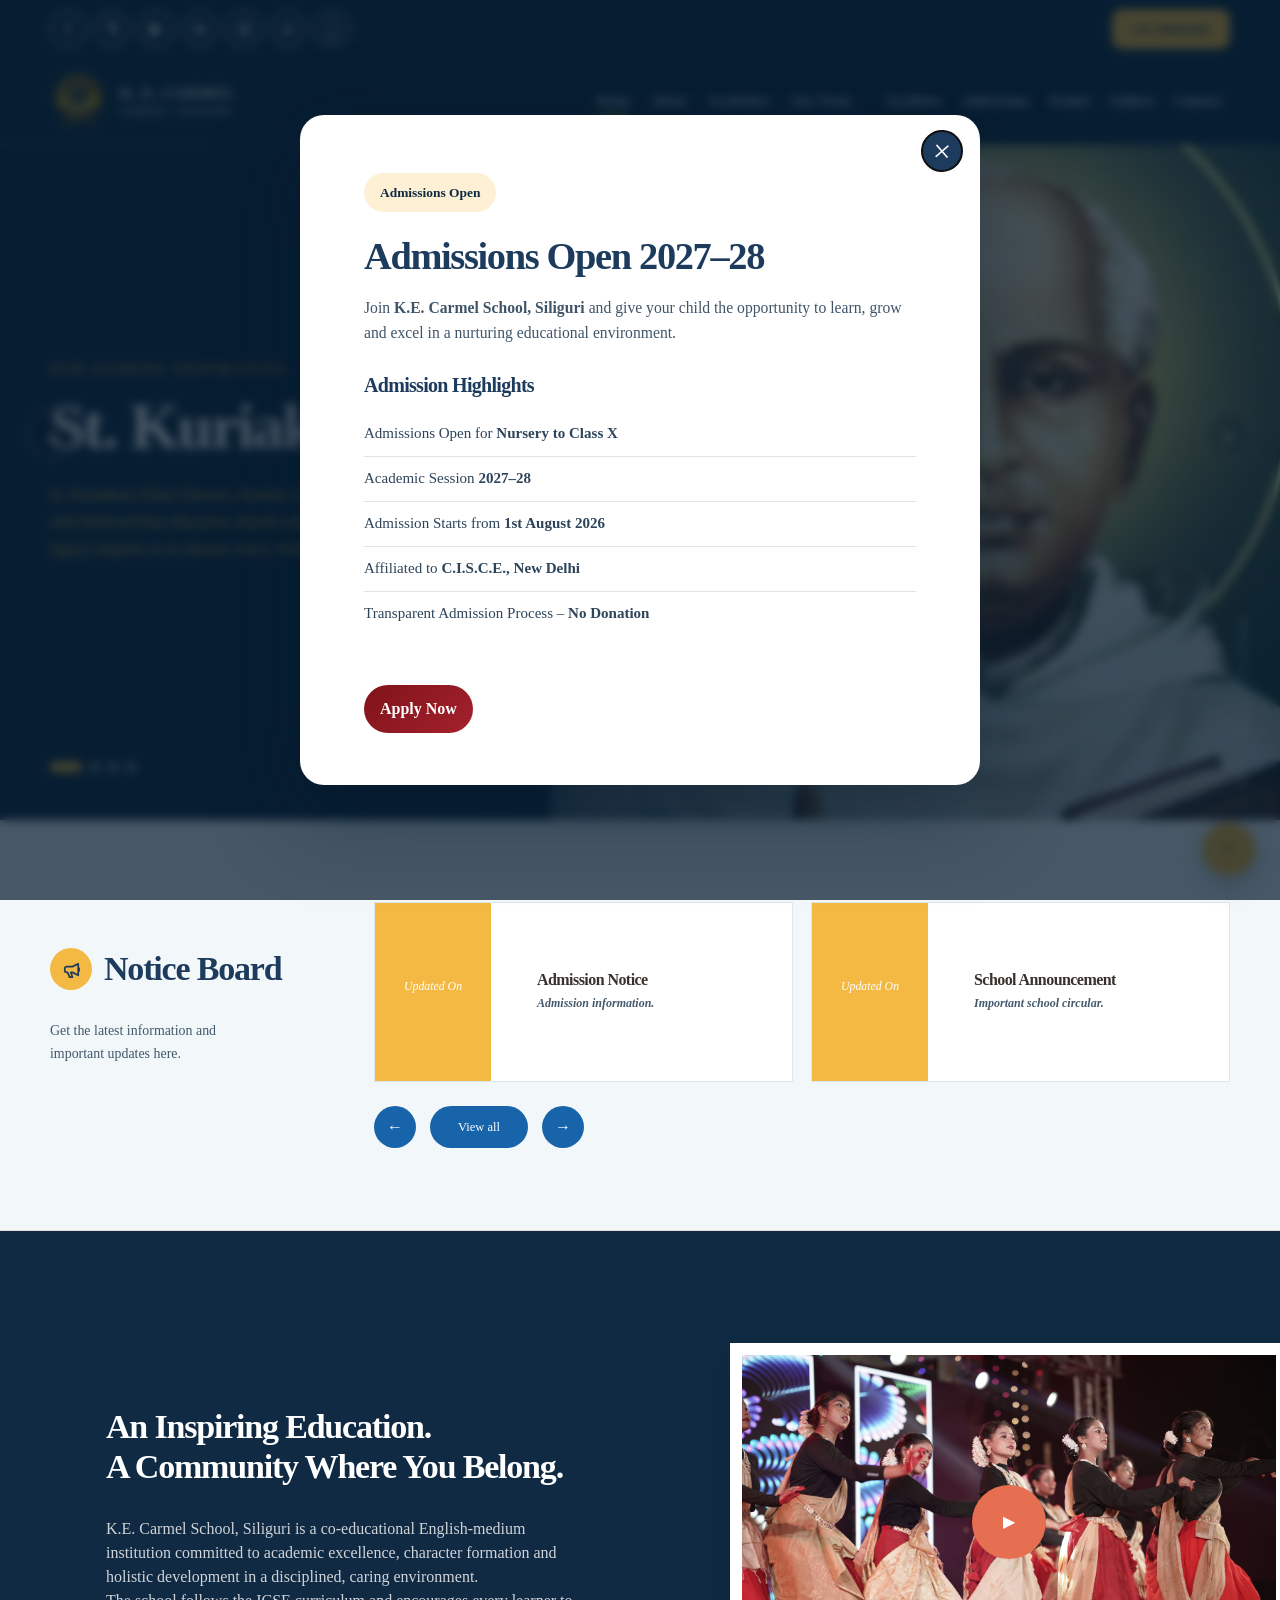
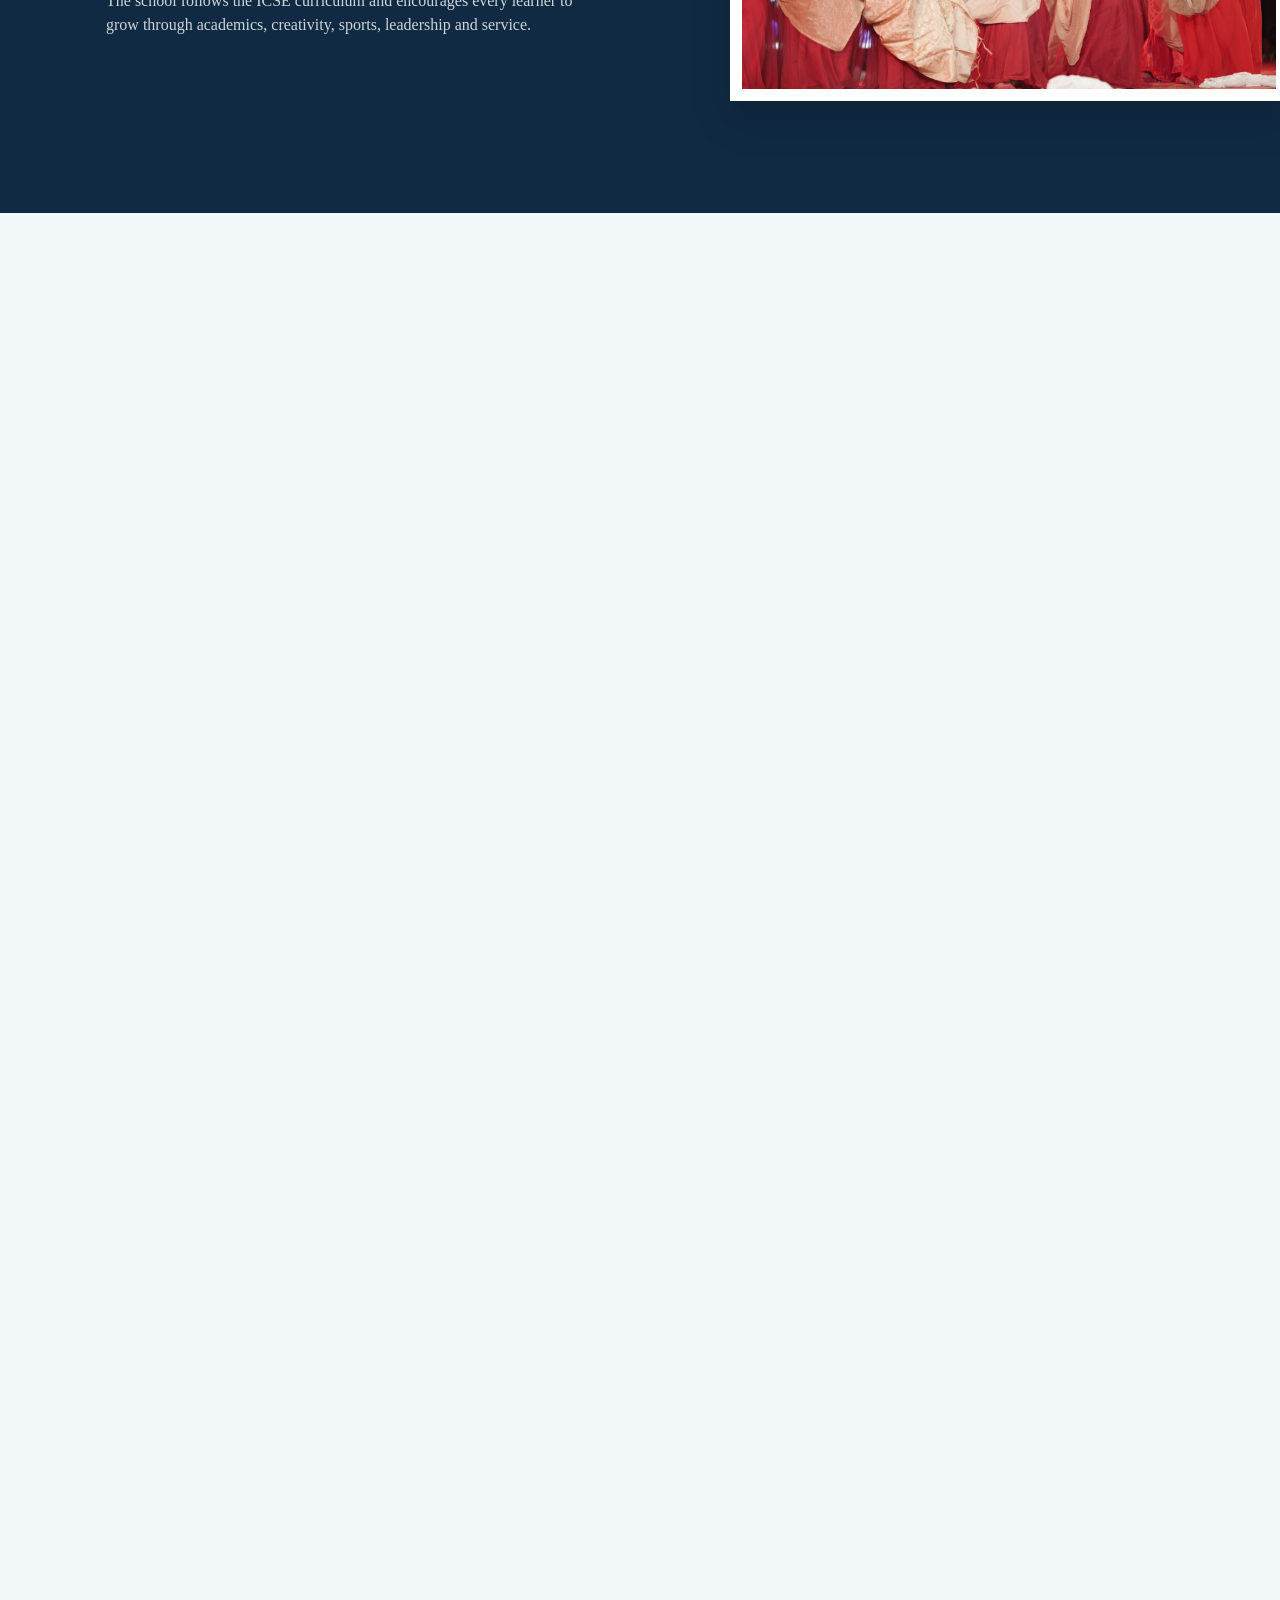
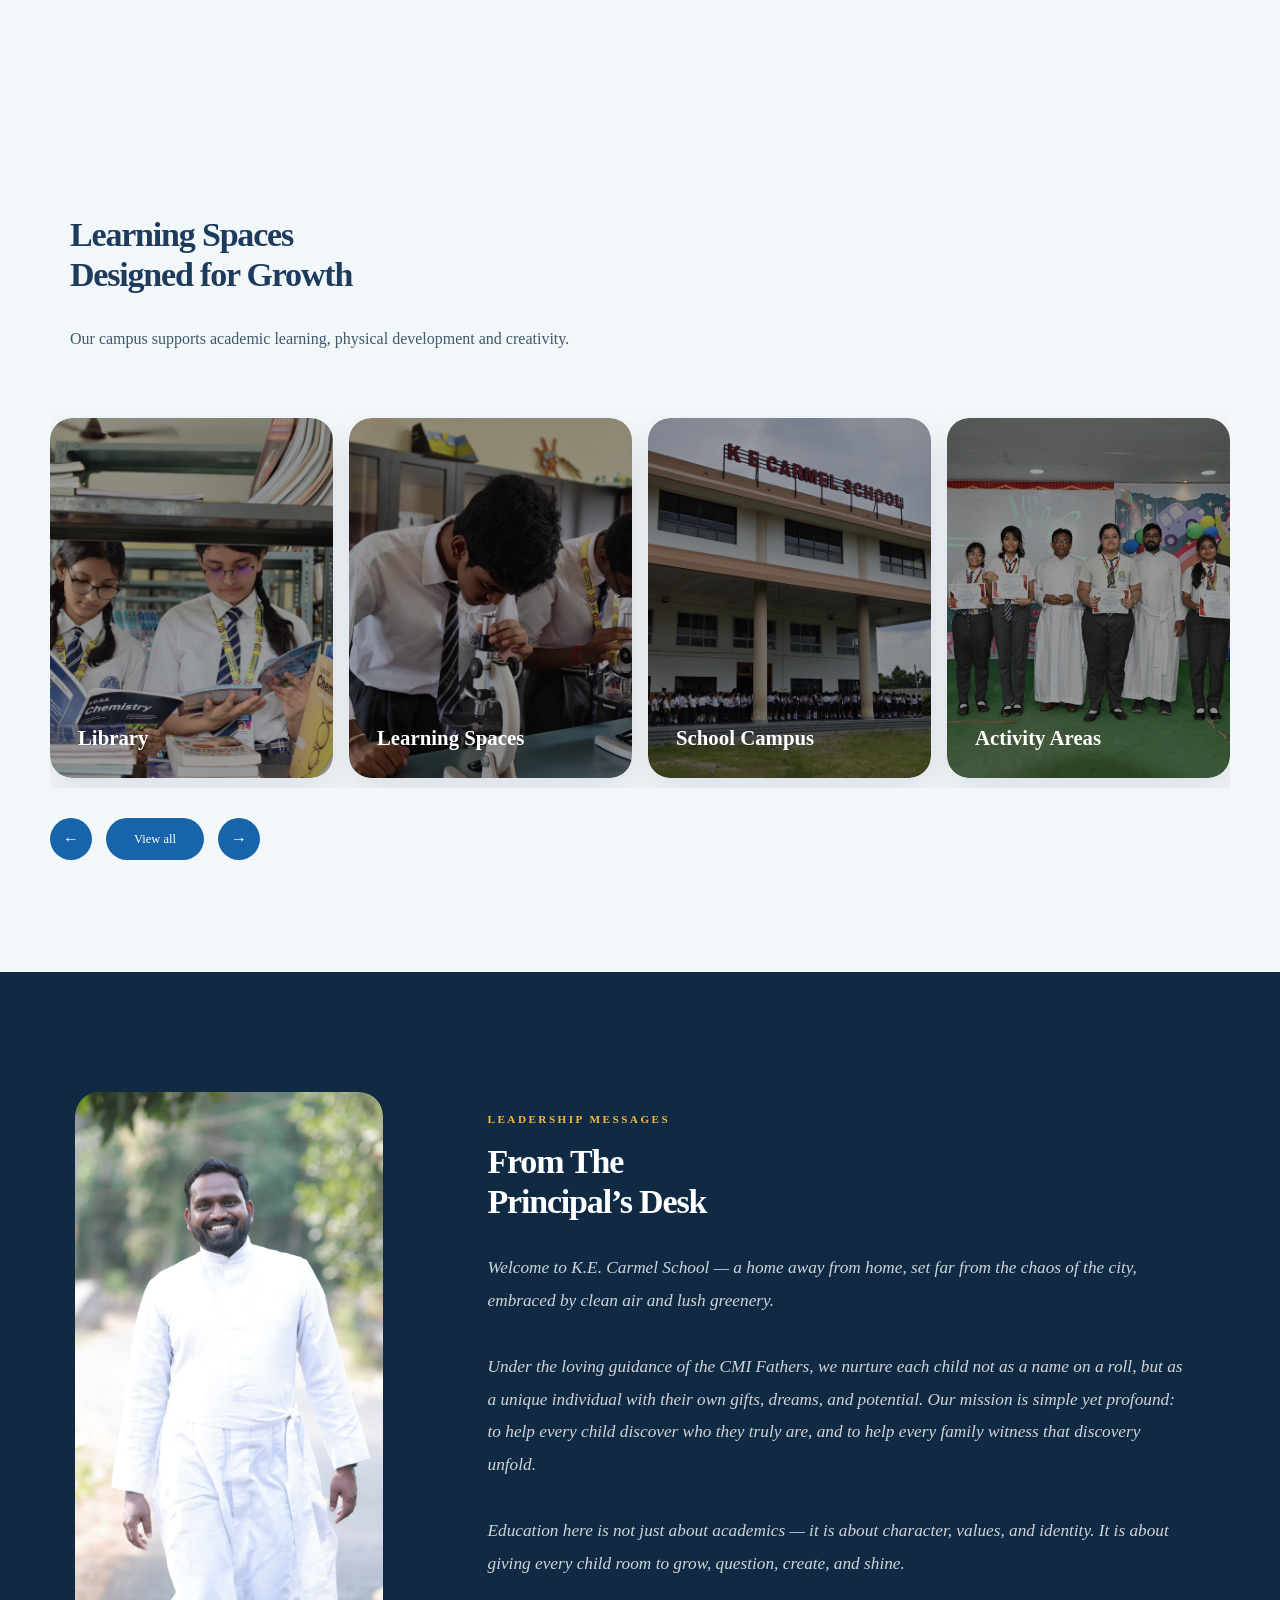
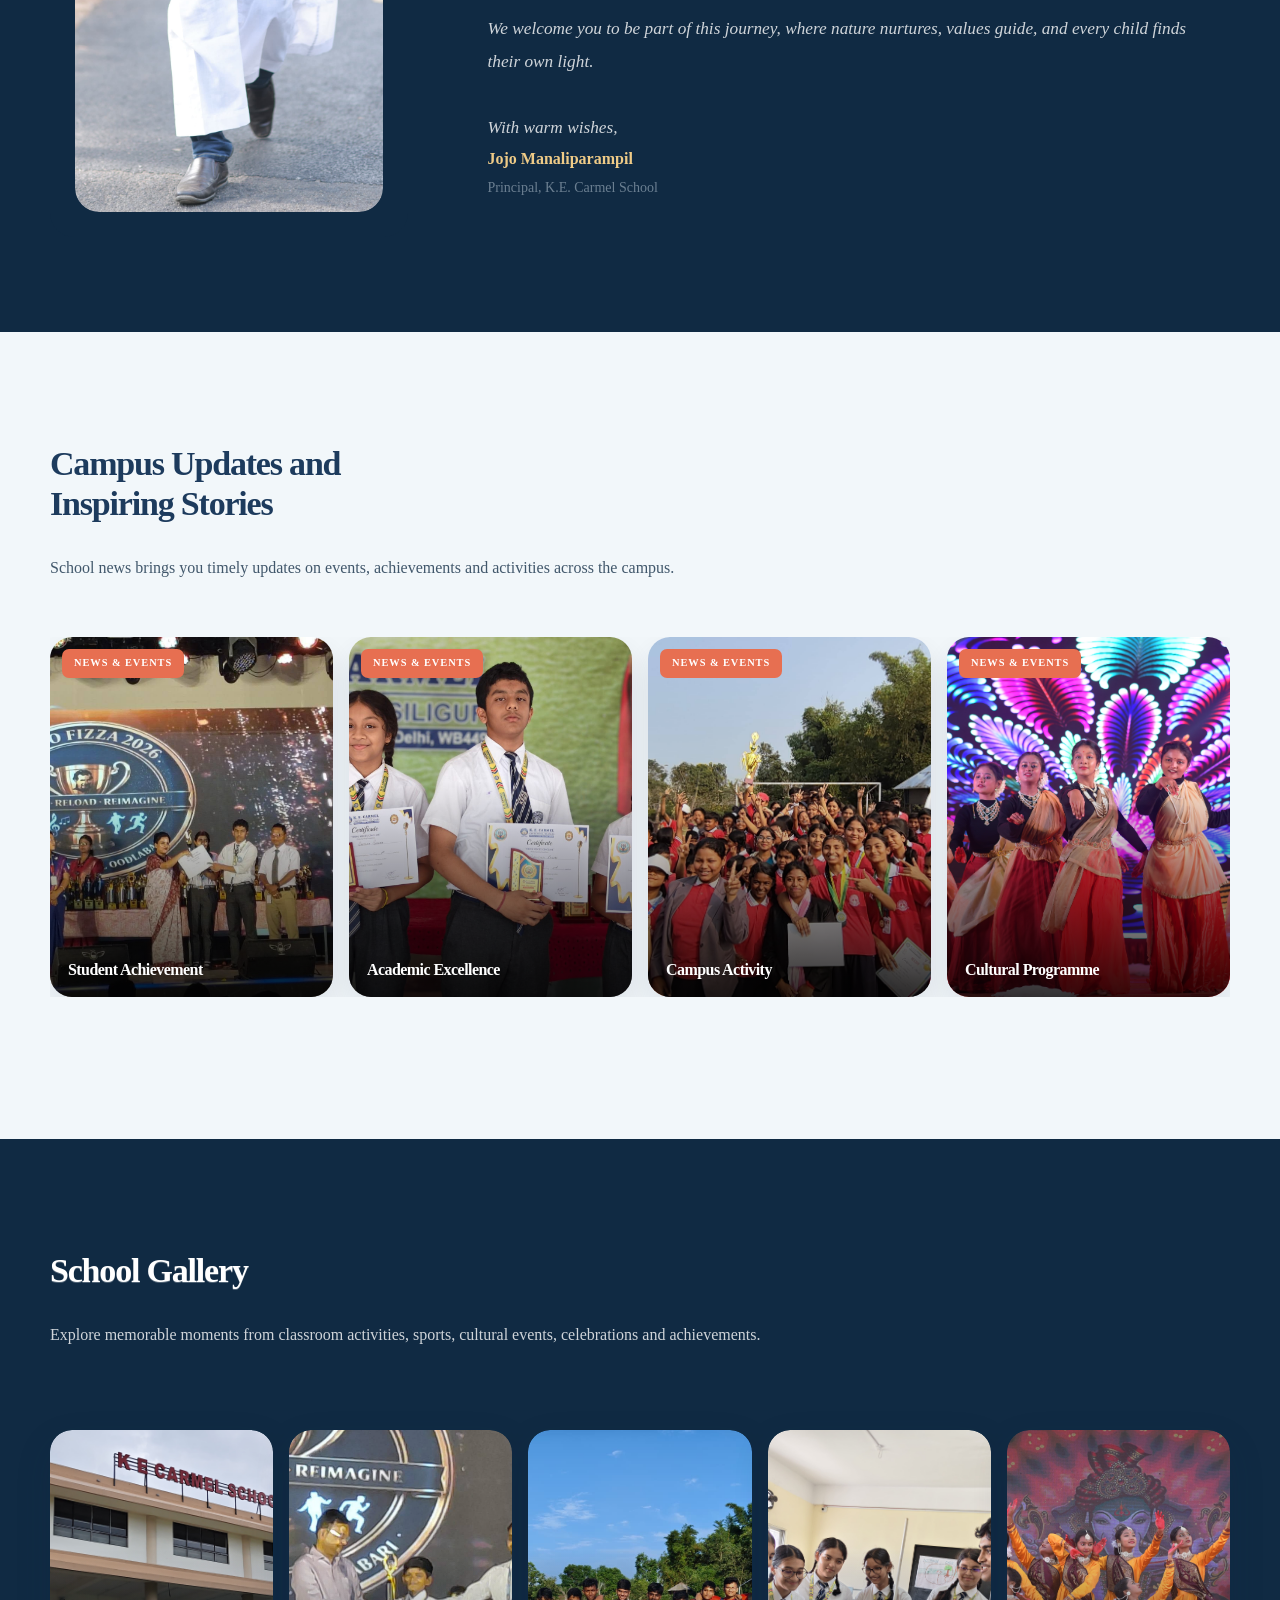
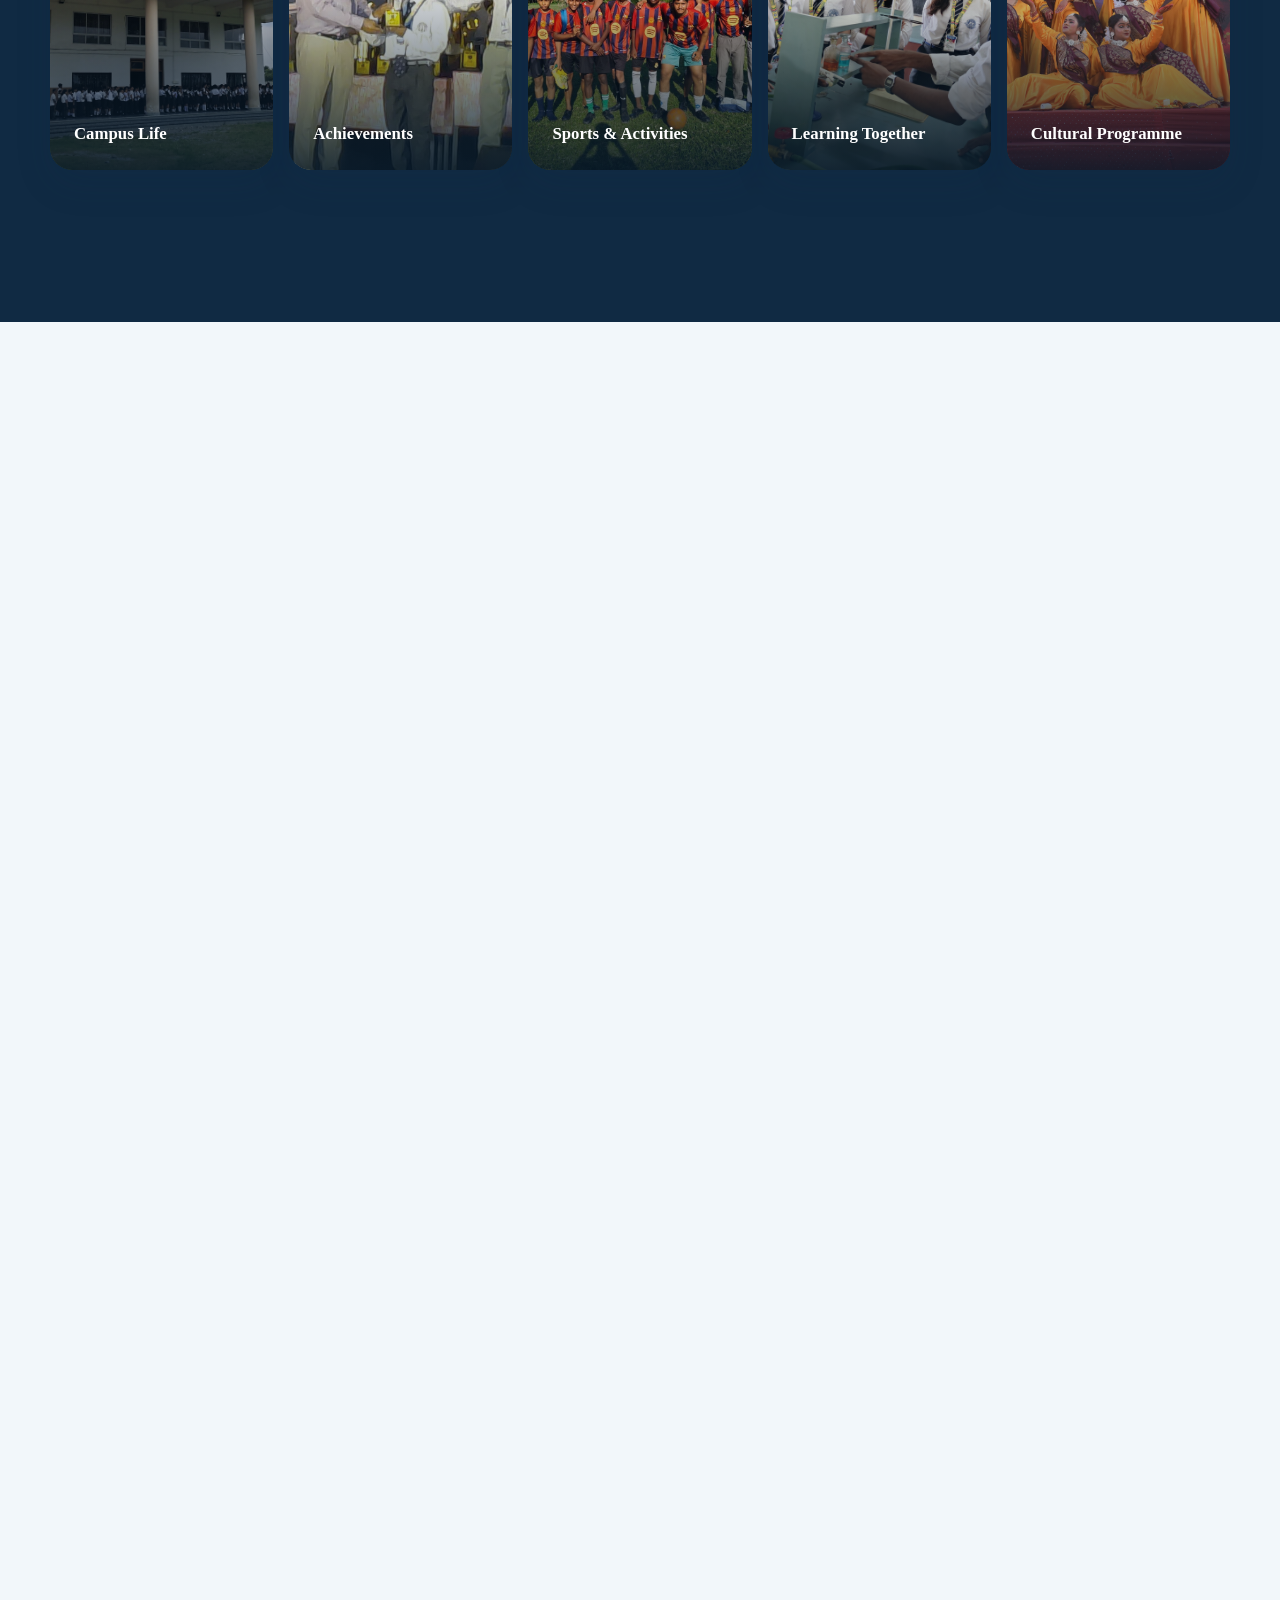
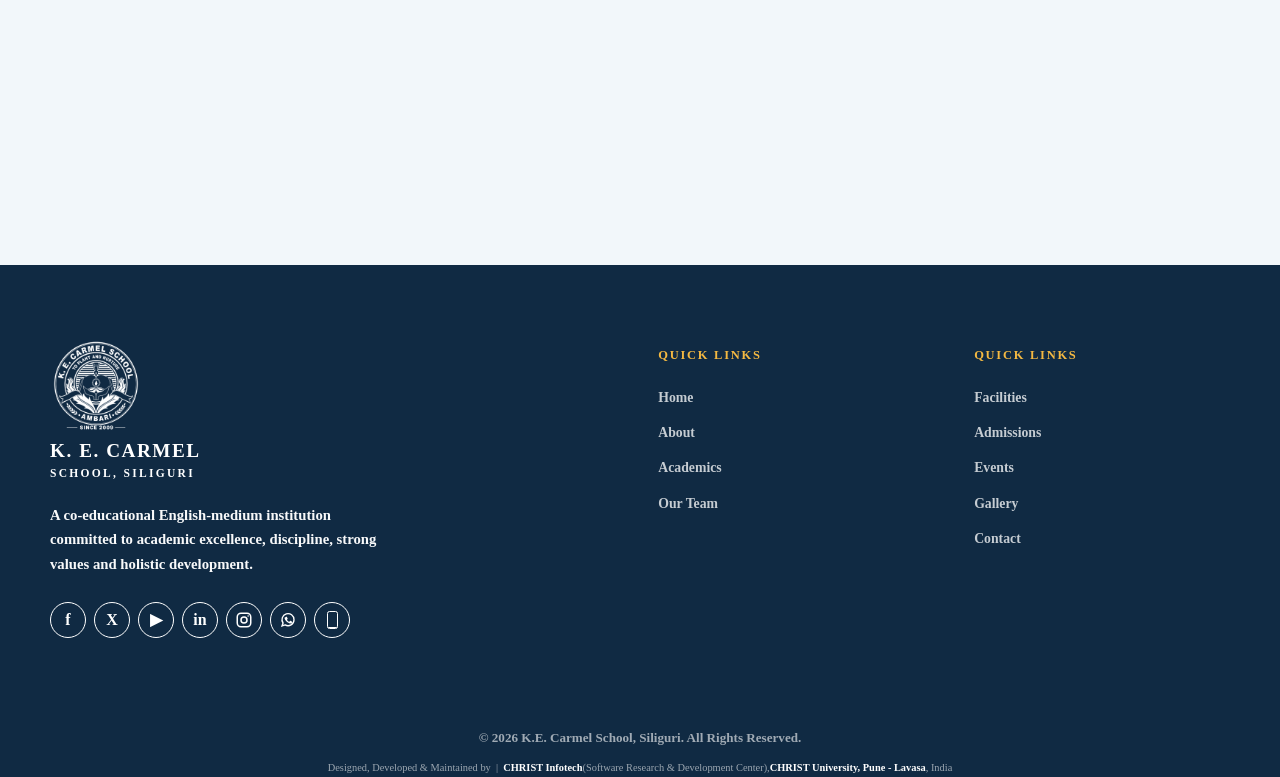
==== commit 77797e2b: "Changes" ====
--- a/index.html
+++ b/index.html
@@ -32,10 +32,12 @@
     <div class="admission-popup__layout">
       <button class="admission-popup__close" type="button" data-admission-popup-close
         aria-label="Close admission announcement">&times;</button>
+      <!-- Admission artwork temporarily disabled. Restore this block when the image is required again.
       <div class="admission-popup__media">
         <img src="assets/images/Admission form/admission form 1.jpeg"
           alt="K.E. Carmel School admission announcement for the 2027–28 academic session">
       </div>
+      -->
       <div class="admission-popup__content">
         <span class="admission-popup__badge">Admissions Open</span>
         <h2 id="admission-popup-title">Admissions Open 2027–28</h2>
@@ -57,8 +59,8 @@
 
   <header class="home-header" data-header>
     <div class="home-container social-bar">
-      <div class="elements-social social-icon"><a href="#" aria-label="Facebook">f</a><a href="#"
-          aria-label="X">𝕏</a><a href="#" aria-label="YouTube">▶</a><a href="#" aria-label="LinkedIn">in</a><a href="#"
+      <div class="elements-social social-icon"><a href="https://www.facebook.com/share/19A53M1JGj/" target="_blank" rel="noopener noreferrer" aria-label="Facebook">f</a><a href="#"
+          aria-label="X">𝕏</a><a href="https://youtube.com/@k.e.carmelschoolambari5248?si=dl_FgXkT2CdUKENe" target="_blank" rel="noopener noreferrer" aria-label="YouTube">▶</a><a href="#" aria-label="LinkedIn">in</a><a href="https://www.instagram.com/kecscmi?utm_source=qr&amp;igsh=ZmxndThheDB2bW83" target="_blank" rel="noopener noreferrer"
           aria-label="Instagram"><svg viewBox="0 0 24 24" aria-hidden="true">
             <rect x="3" y="3" width="18" height="18" rx="5" fill="none" stroke="currentColor" stroke-width="2" />
             <circle cx="12" cy="12" r="4" fill="none" stroke="currentColor" stroke-width="2" />
@@ -104,7 +106,7 @@
   <main id="main">
     <section class="home-hero" data-carousel aria-label="School highlights">
       <article class="home-slide home-slide--chavara is-active">
-        <img src="assets/images/St Kuriakose Elias/St Kuriakose Elias.jpeg"
+        <img src="assets/images/St Kuriakose Elias/kuriakose-elias-chavara.jpg"
           alt="St. Kuriakose Elias Chavara, founder of the CMI Congregation">
         <div class="home-slide__shade"></div>
         <div class="home-container home-slide__content">
@@ -454,9 +456,9 @@
               CARMEL</strong><small>SCHOOL, SILIGURI</small><em>To Plant And Nurture</em></span></a>
         <p class="text-light">A co-educational English-medium institution committed to academic excellence, discipline,
           strong values and holistic development.</p>
-        <div class="elements-social footer-social"><a href="#" aria-label="Facebook">f</a><a href="#"
-            aria-label="X">X</a><a href="#" aria-label="YouTube">▶</a><a href="#" aria-label="LinkedIn">in</a><a
-            href="#" aria-label="Instagram"><svg viewBox="0 0 24 24" aria-hidden="true">
+        <div class="elements-social footer-social"><a href="https://www.facebook.com/share/19A53M1JGj/" target="_blank" rel="noopener noreferrer" aria-label="Facebook">f</a><a href="#"
+            aria-label="X">X</a><a href="https://youtube.com/@k.e.carmelschoolambari5248?si=dl_FgXkT2CdUKENe" target="_blank" rel="noopener noreferrer" aria-label="YouTube">▶</a><a href="#" aria-label="LinkedIn">in</a><a
+            href="https://www.instagram.com/kecscmi?utm_source=qr&amp;igsh=ZmxndThheDB2bW83" target="_blank" rel="noopener noreferrer" aria-label="Instagram"><svg viewBox="0 0 24 24" aria-hidden="true">
               <rect x="3" y="3" width="18" height="18" rx="5" fill="none" stroke="currentColor" stroke-width="2" />
               <circle cx="12" cy="12" r="4" fill="none" stroke="currentColor" stroke-width="2" />
               <circle cx="17.5" cy="6.5" r="1" fill="currentColor" />
--- a/assets/css/styles.css
+++ b/assets/css/styles.css
@@ -10893,6 +10893,78 @@
   height: 130px;
   padding: 8px 7px;
 }
+
+/* Home-only single-column admission announcement. */
+.home-page .admission-popup {
+  width: min(680px, calc(100% - 36px));
+  max-height: min(90dvh, 720px);
+  overflow-y: auto;
+}
+.home-page .admission-popup__layout {
+  display: block;
+  min-height: 0;
+}
+.home-page .admission-popup__content {
+  min-height: 0;
+  padding: 58px 64px 52px;
+}
+
+/* First hero: right-aligned portrait with the same layered treatment as other slides. */
+.home-page .home-slide--chavara {
+  background: var(--cs-ink);
+}
+.home-page .home-slide--chavara > img {
+  position: absolute;
+  top: 0;
+  right: -5%;
+  width: 62%;
+  height: 100%;
+  object-fit: cover;
+  object-position: center 18%;
+  opacity: 1;
+  filter: none;
+}
+.home-page .home-slide--chavara .home-slide__shade {
+  z-index: 1;
+  background: linear-gradient(90deg, #102a43 0%, rgba(16,42,67,.88) 30%, rgba(16,42,67,.34) 54%, transparent 72%),
+    linear-gradient(0deg, rgba(9,31,50,.28), transparent 48%);
+  backdrop-filter: none;
+}
+.home-page .home-slide--chavara .home-slide__content {
+  z-index: 2;
+  display: flex;
+  max-width: 1180px;
+  padding-top: 130px;
+}
+
+@media(max-width: 767px) {
+  .home-page .admission-popup__content {
+    padding: 54px 24px 32px;
+  }
+  .home-page .home-slide--chavara > img {
+    width: 100%;
+    right: -8%;
+    object-position: 62% center;
+  }
+  .home-page .home-slide--chavara .home-slide__shade {
+    background: linear-gradient(90deg,rgba(9,31,50,.82) 0%,rgba(9,31,50,.52) 52%,rgba(9,31,50,.08) 100%),
+      linear-gradient(0deg,rgba(9,31,50,.3),transparent 58%);
+  }
+  .home-page .home-slide--chavara .home-slide__content {
+    justify-content: center;
+    padding: 110px 24px 42px;
+  }
+  .home-page .home-slide--chavara .home-slide__content h1 {
+    margin-bottom: 14px;
+    font-size: clamp(2rem, 9vw, 3rem);
+  }
+  .home-page .home-slide--chavara .home-slide__description {
+    max-width: 100%;
+    margin-bottom: 18px;
+    font-size: .82rem;
+    line-height: 1.45;
+  }
+}
 @media(max-width:576px) {
   .page-management .team-directory-card {
     max-width: 390px;
@@ -10966,7 +11038,8 @@
     object-position: 62% center;
   }
   .home-page .home-slide--chavara .home-slide__shade {
-    background: linear-gradient(90deg,rgba(9,31,50,.94) 0%,rgba(9,31,50,.76) 68%,rgba(9,31,50,.42) 100%);
+    background: linear-gradient(90deg,rgba(9,31,50,.82) 0%,rgba(9,31,50,.52) 52%,rgba(9,31,50,.08) 100%),
+      linear-gradient(0deg,rgba(9,31,50,.3),transparent 58%);
   }
   .home-page .home-slide--chavara .home-slide__content h1 {
     font-size: clamp(2.25rem,10vw,3.25rem);
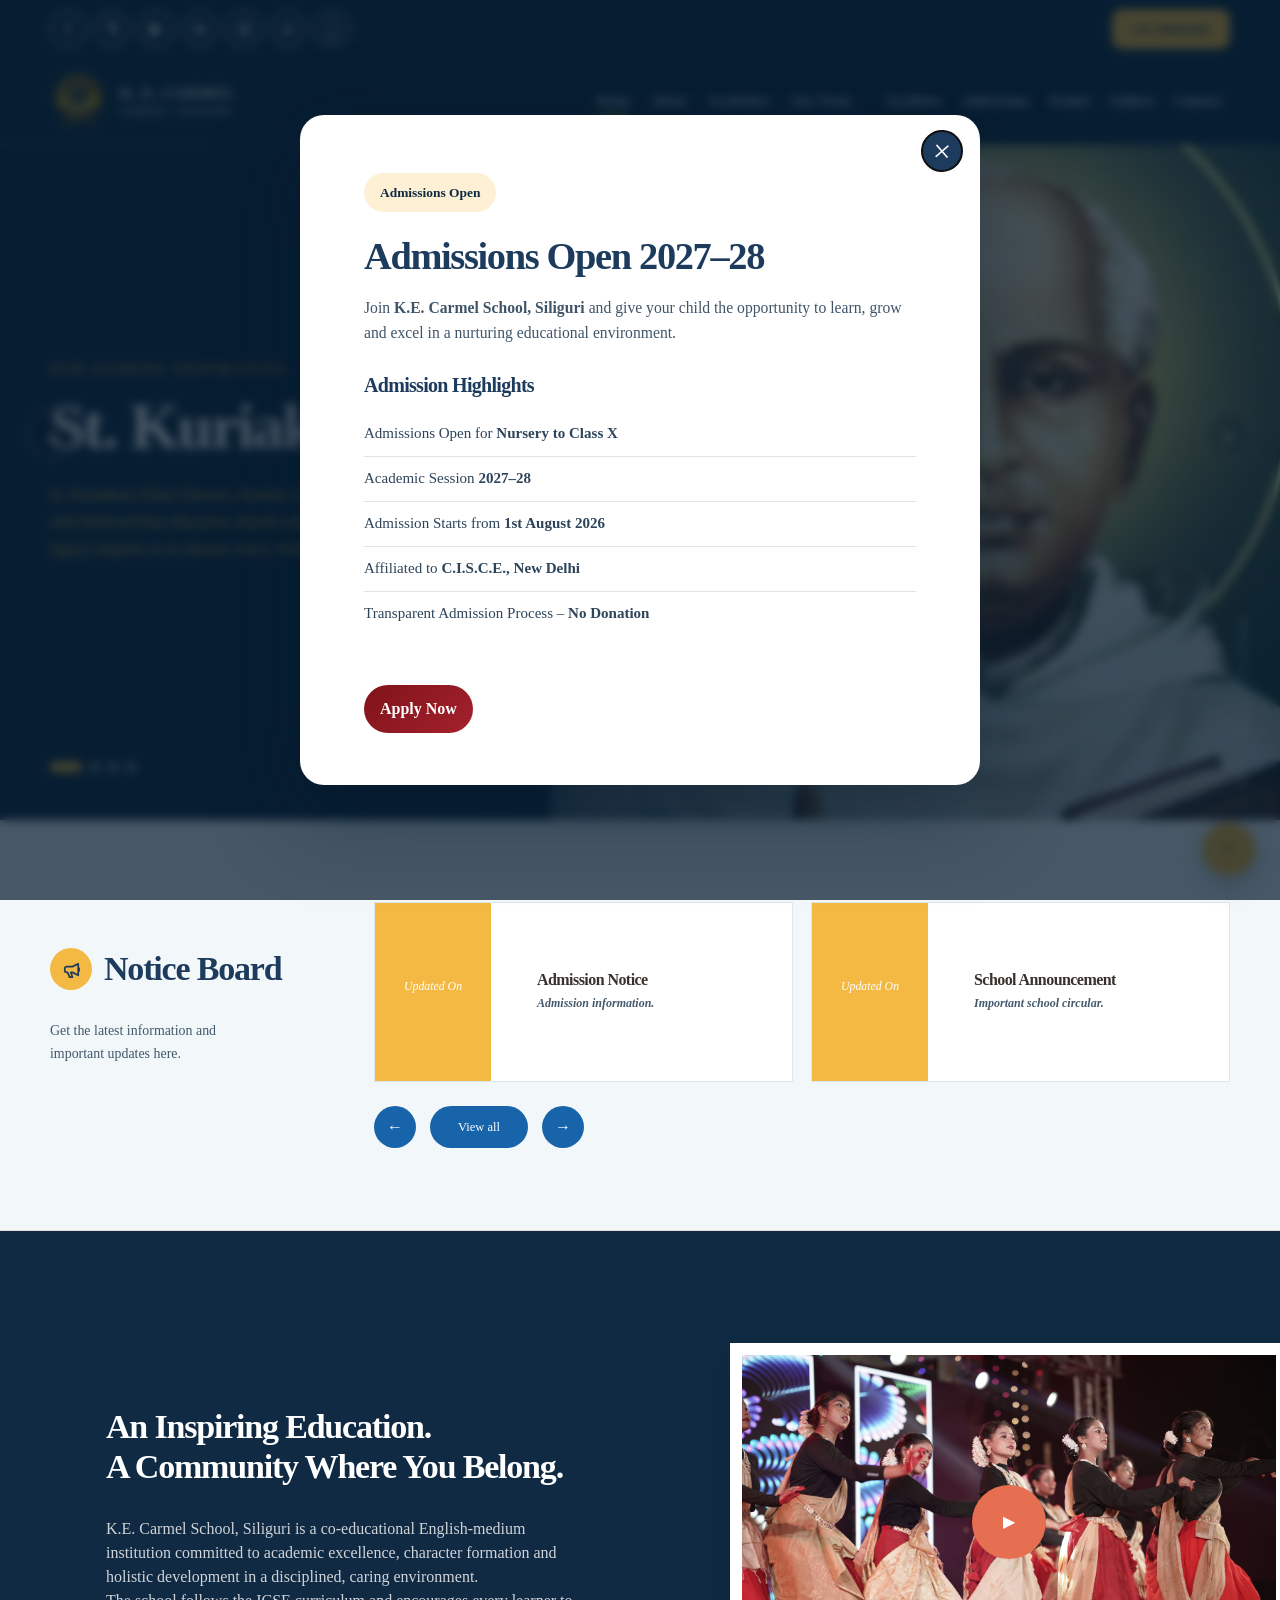
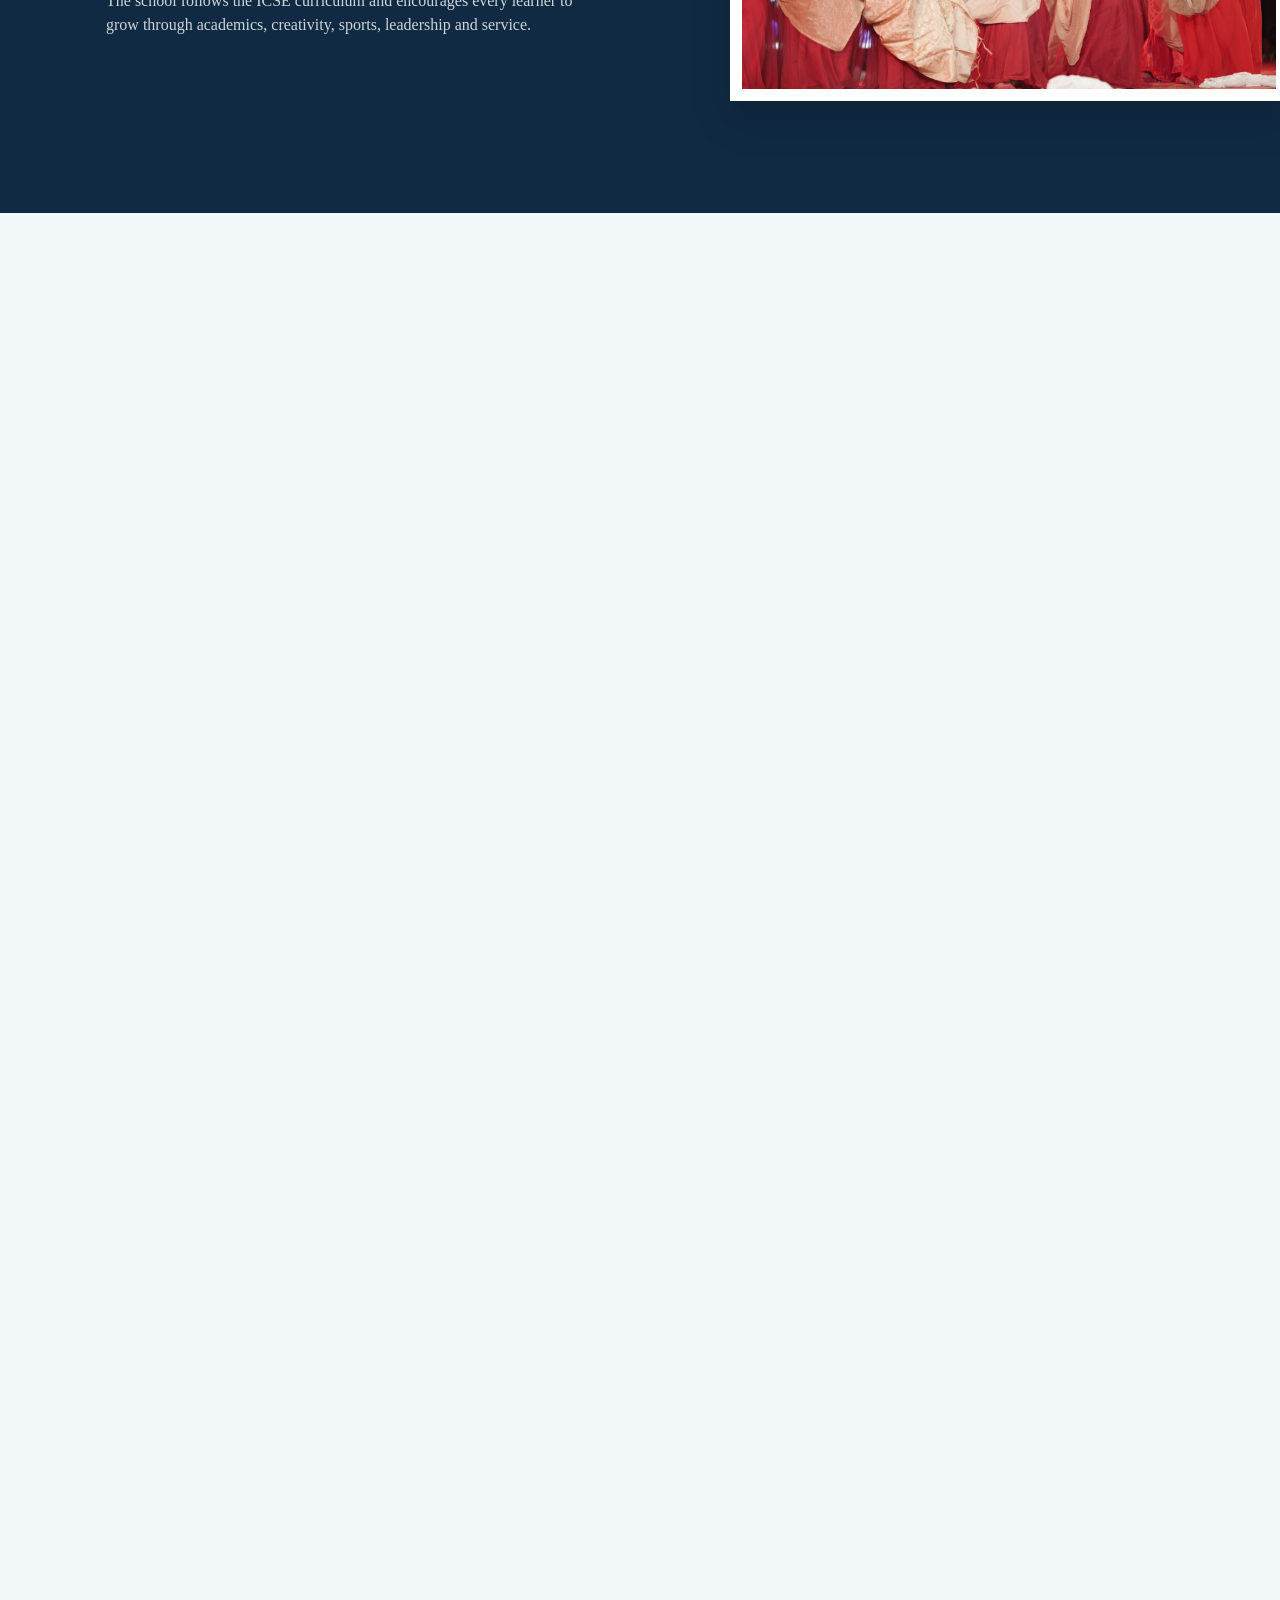
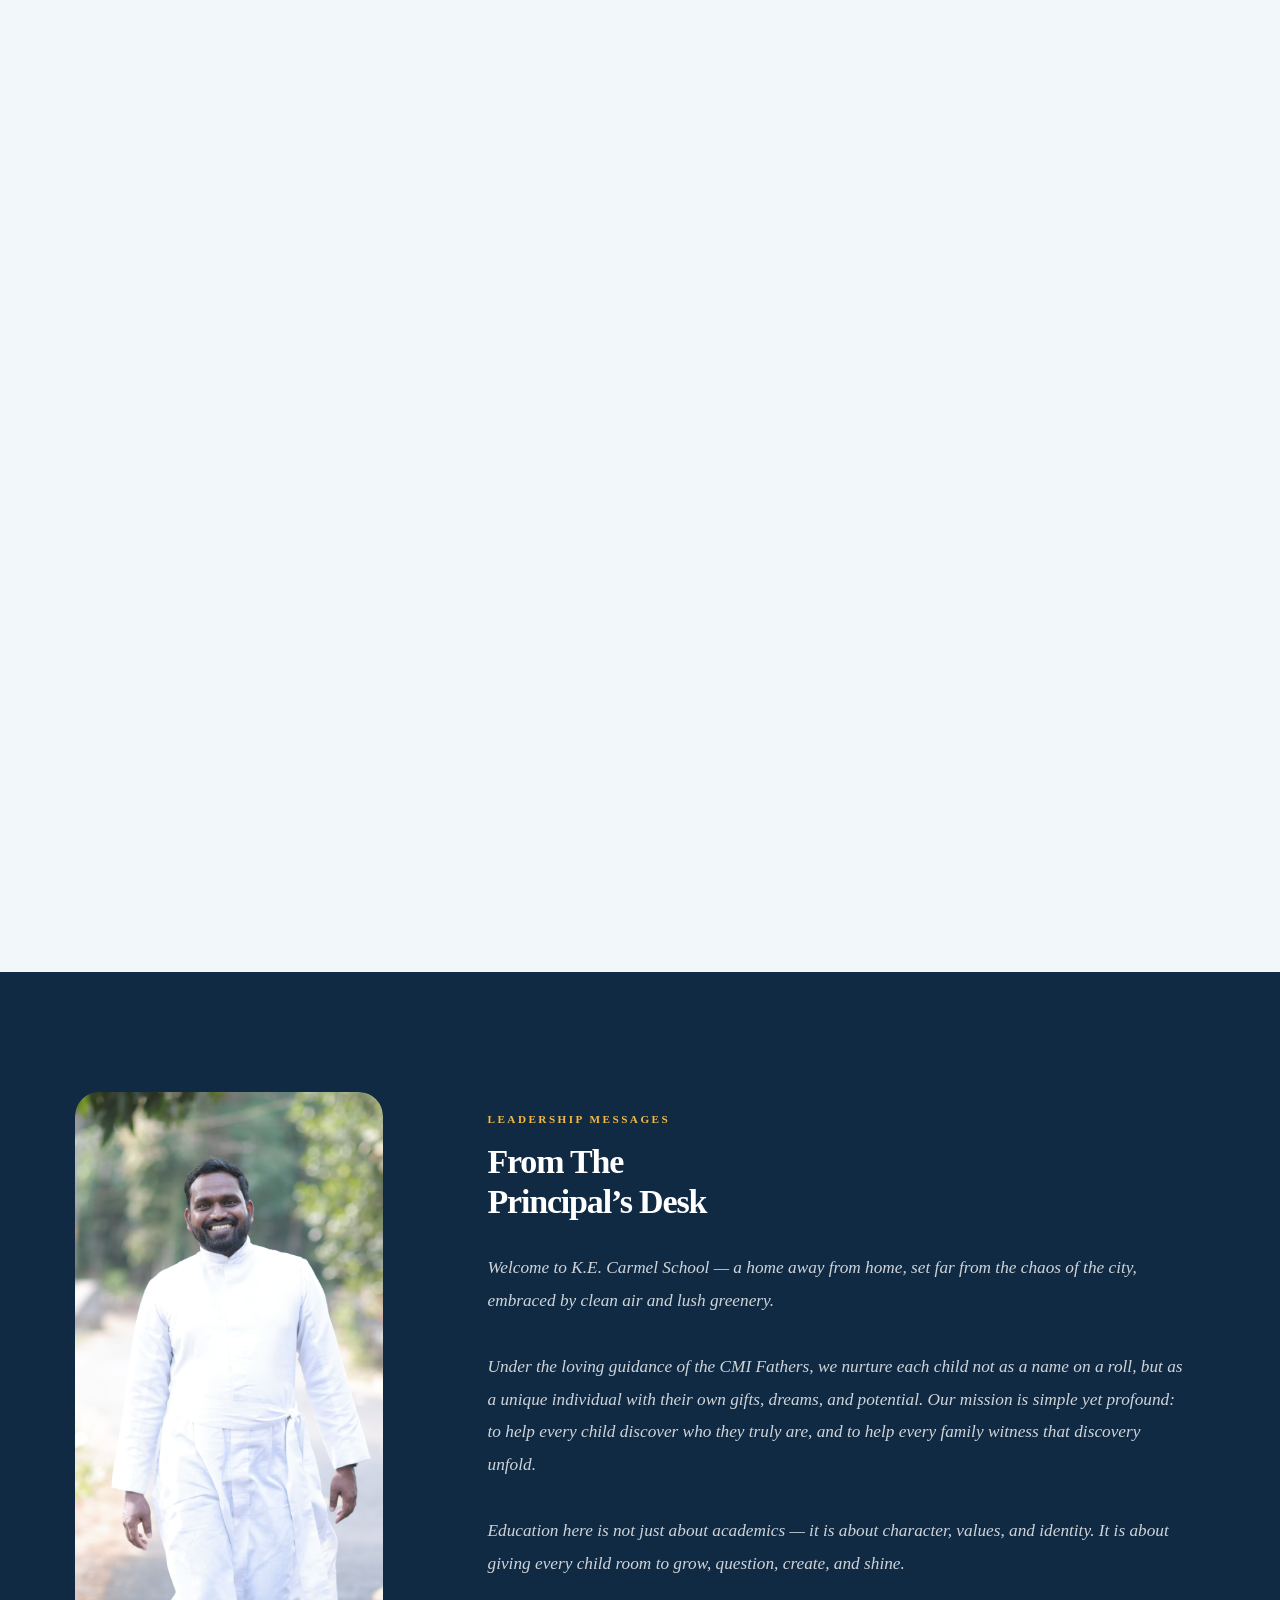
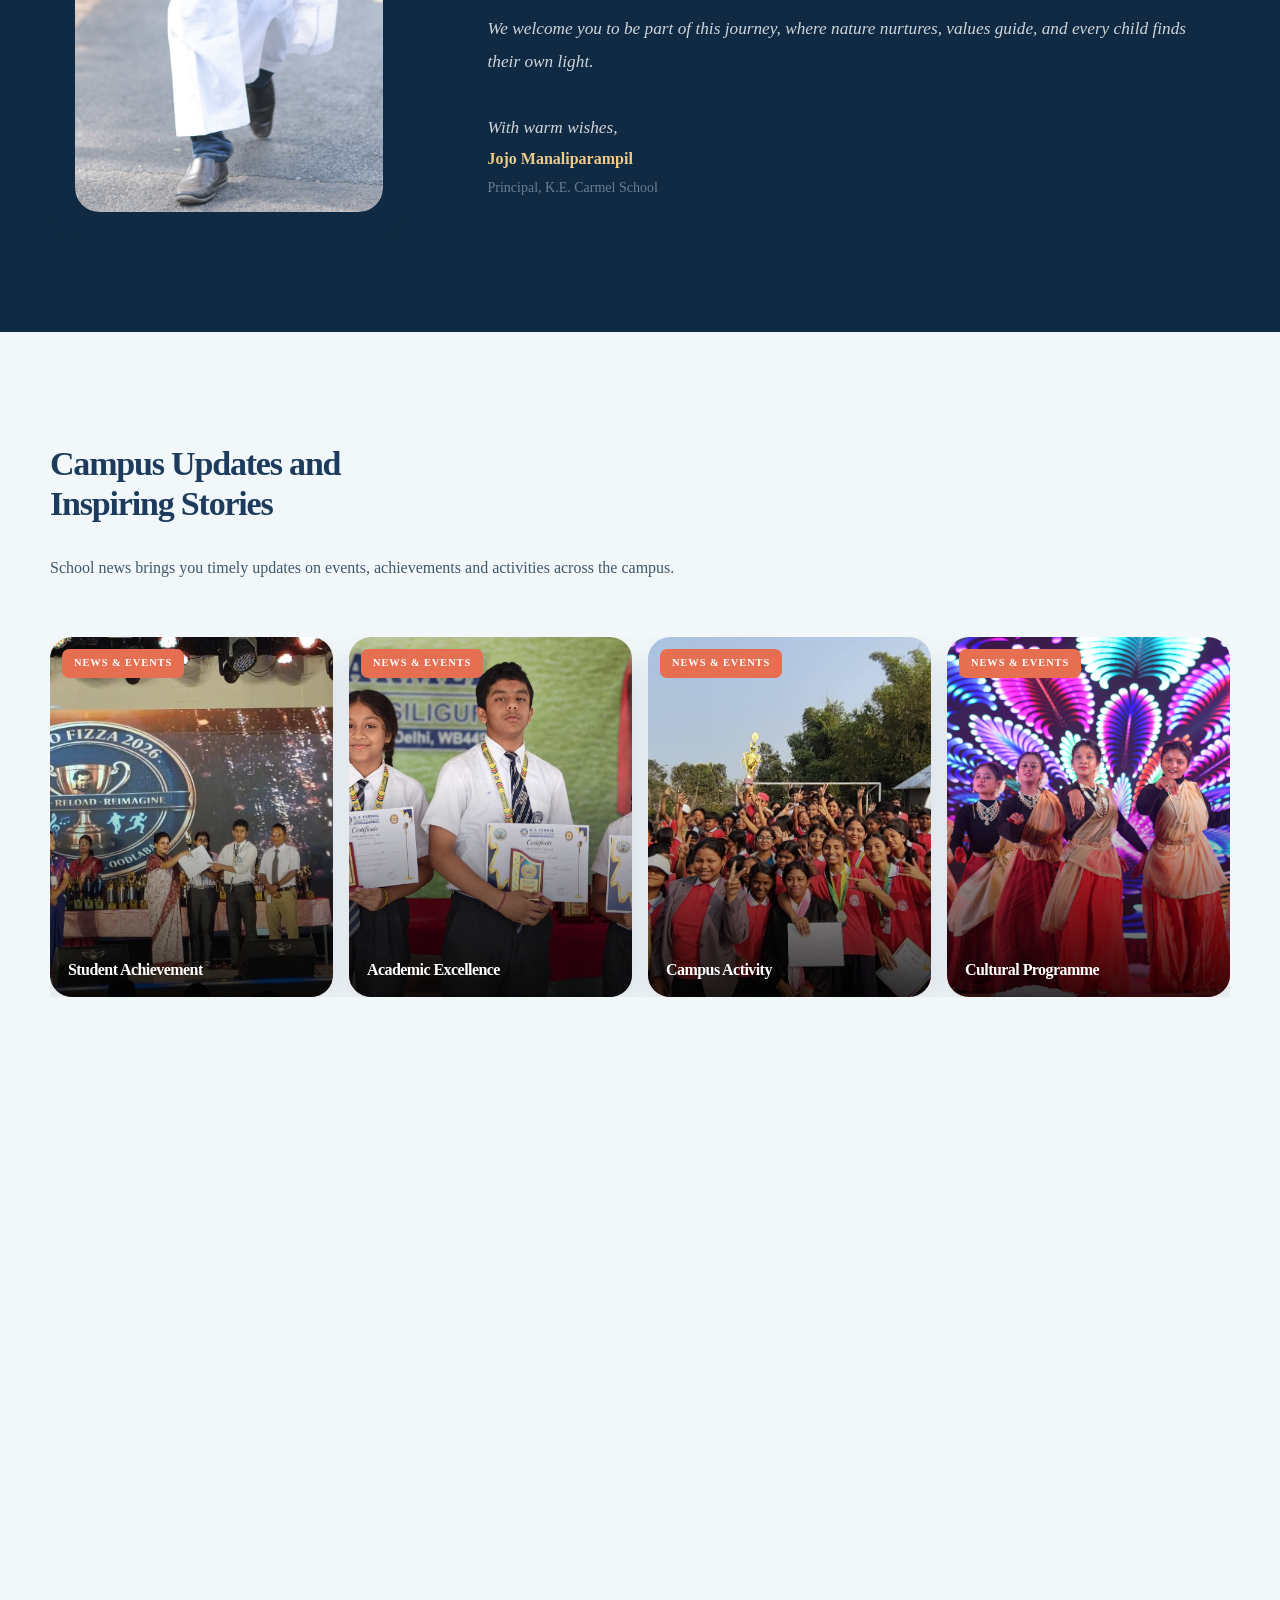
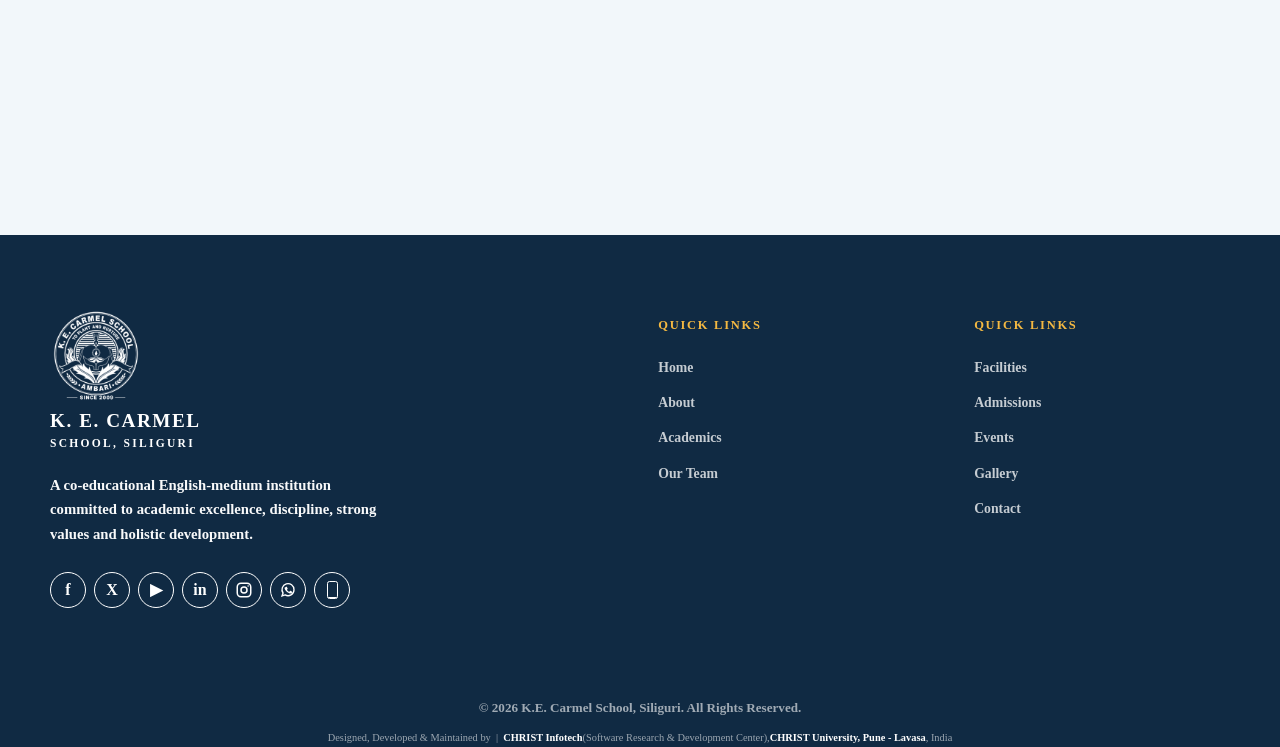
==== commit a32e65f4: "Changes" ====
--- a/index.html
+++ b/index.html
@@ -356,10 +356,9 @@
           </article>
         </div>
       </div>
-      <div class="strip-controls">
-        <!-- <button data-story-prev aria-label="Previous story">←</button>
-        <a href="gallery.html">View all</a>
-        <button data-story-next aria-label="Next story">→</button> -->
+      <div class="strip-controls stories-mobile-controls">
+        <button type="button" data-story-prev aria-label="Previous story">←</button>
+        <button type="button" data-story-next aria-label="Next story">→</button>
       </div>
     </section>
 
--- a/assets/css/styles.css
+++ b/assets/css/styles.css
@@ -10217,14 +10217,14 @@
 }
 .page-management .management-leadership-grid .person-card__name {
   order: 1;
-  margin-bottom: 4px;
+  margin-bottom: 1px;
   font-size: 1.08rem;
   font-weight: 800;
   line-height: 1.25;
 }
 .page-management .management-leadership-grid .person-card__role {
   order: 2;
-  margin-bottom: 7px;
+  margin-bottom: 2px;
   color: var(--cs-coral);
   font-size: .82rem;
   font-weight: 800;
@@ -10233,7 +10233,7 @@
   order: 3;
   color: var(--cs-ink-soft);
   font-size: .8rem;
-  line-height: 1.4;
+  line-height: 1;
 }
 .page-management .management-leadership-grid .person-card__meta {
   order: 4;
@@ -10943,7 +10943,7 @@
   }
   .home-page .home-slide--chavara > img {
     width: 100%;
-    right: -8%;
+    right: 0;
     object-position: 62% center;
   }
   .home-page .home-slide--chavara .home-slide__shade {
@@ -10970,6 +10970,60 @@
     max-width: 390px;
     margin-right: auto;
     margin-left: auto;
+  }
+}
+
+/* Static Facilities images retain their visual treatment without suggesting interaction. */
+.page-facilities .card-media-static {
+  cursor: default;
+}
+.page-facilities .card-media-static:focus {
+  outline: 0;
+}
+
+/* Stories controls are needed only for the single-card mobile track. */
+.home-page .stories-mobile-controls {
+  display: none;
+}
+
+@media(max-width:700px) {
+  /* Keep all hero captions below the important upper/central image area. */
+  .home-page .home-slide__content,
+  .home-page .home-slide--chavara .home-slide__content {
+    justify-content: flex-end;
+    padding-top: 150px;
+    padding-bottom: 42px;
+  }
+
+  .home-page .stories-mobile-controls {
+    display: flex;
+    gap: 12px;
+    padding: 0 20px;
+  }
+
+  /* Leadership cards stack naturally: complete image first, content immediately below. */
+  .page-management .management-leadership-grid .person-card {
+    height: auto !important;
+    min-height: 0;
+  }
+  .page-management .management-leadership-grid .person-card__photo {
+    position: static !important;
+    height: 300px;
+    flex: 0 0 300px;
+    transform: none !important;
+    background: #fff;
+  }
+  .page-management .management-leadership-grid .person-card__photo img {
+    object-fit: contain;
+    object-position: center;
+  }
+  .page-management .management-leadership-grid .person-card__body.card-body {
+    position: static !important;
+    height: auto;
+    min-height: 0;
+    margin: 0 !important;
+    padding: 14px 12px 16px;
+    transform: none !important;
   }
 }
 .rules-modal__content [data-rules-content] p {
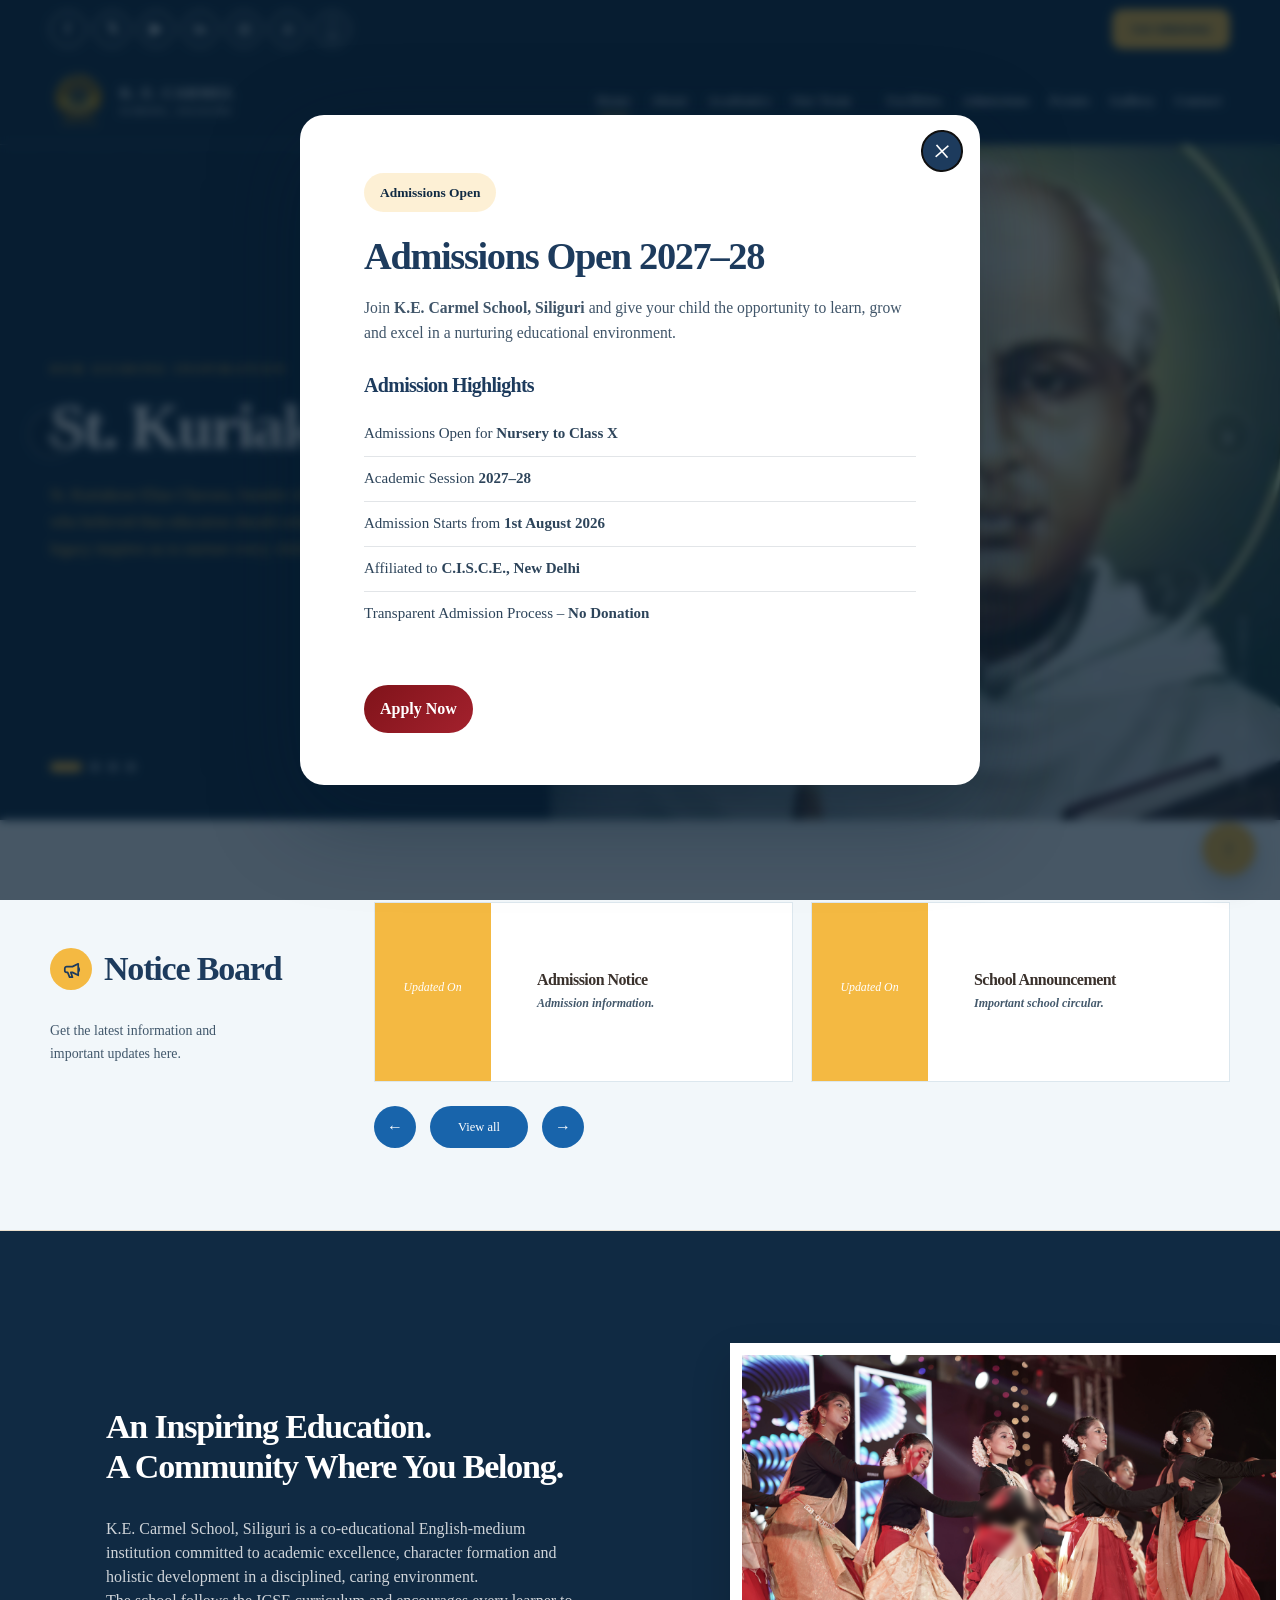
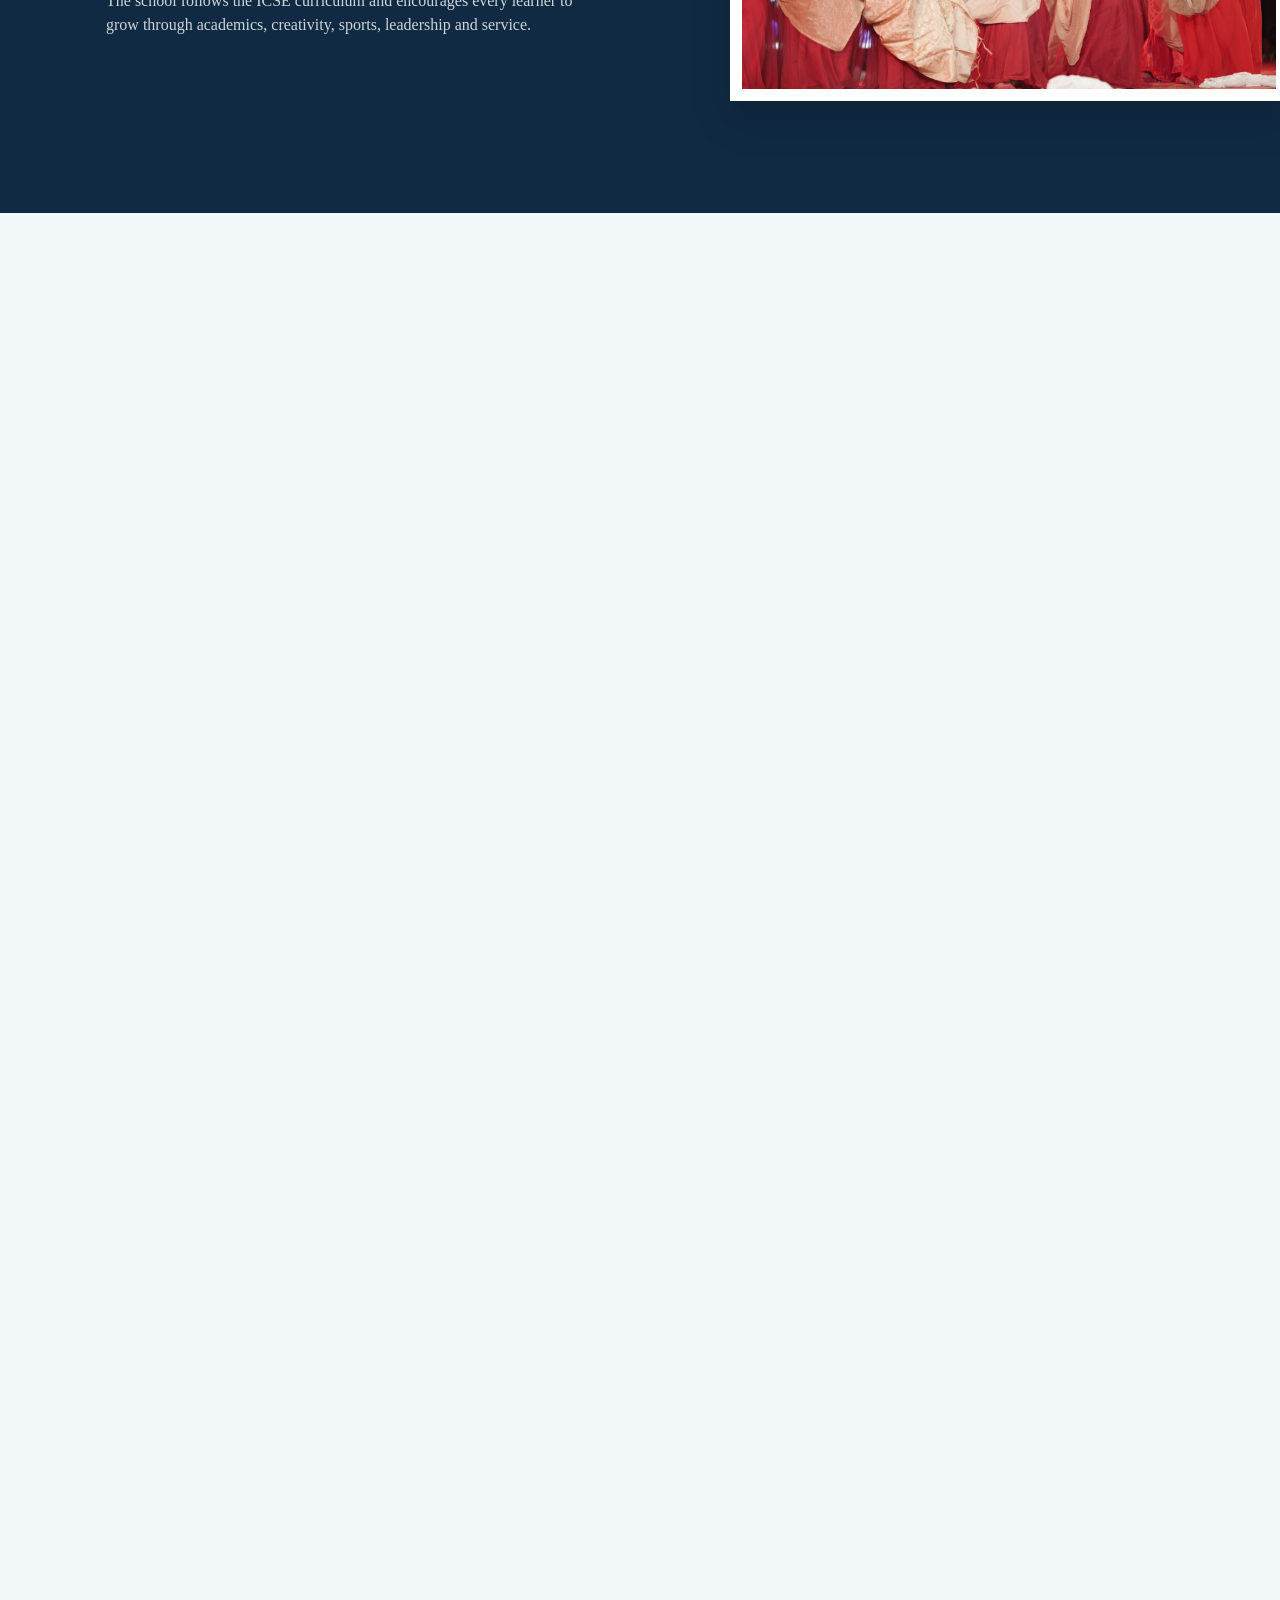
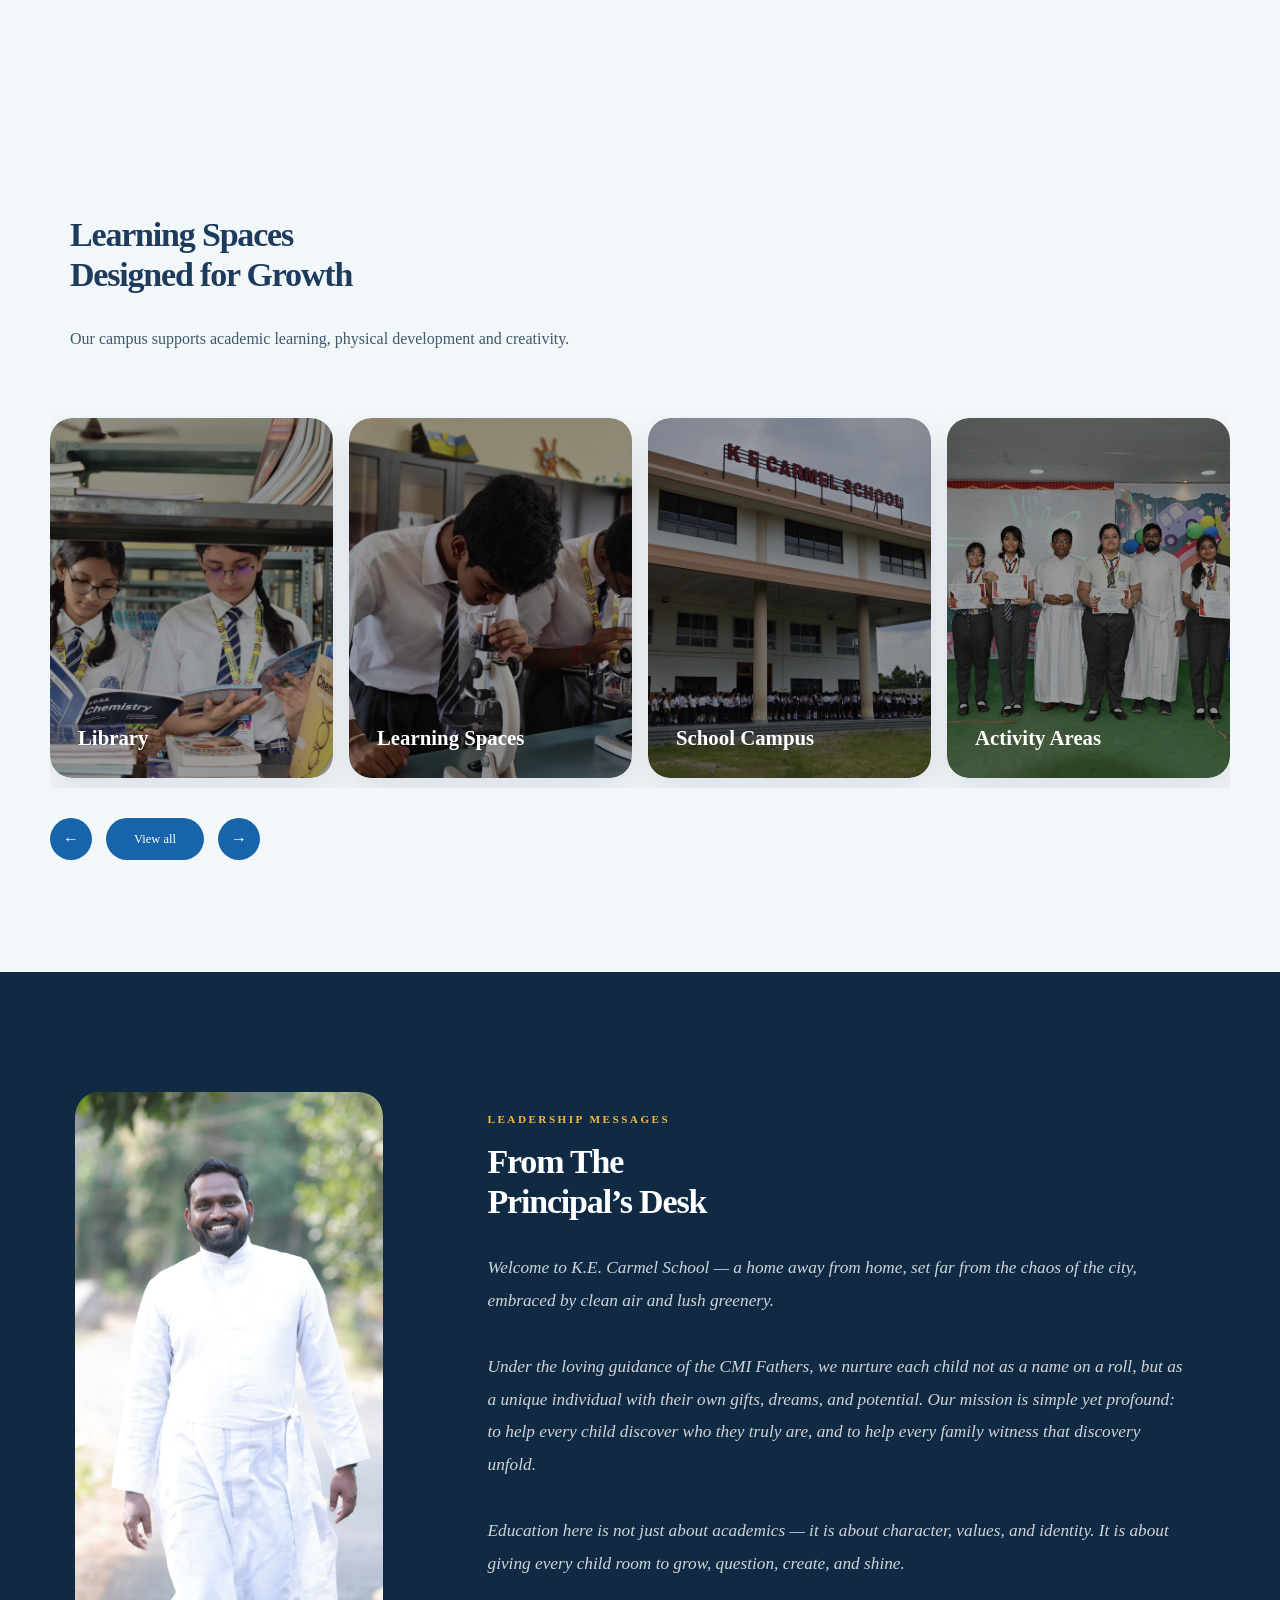
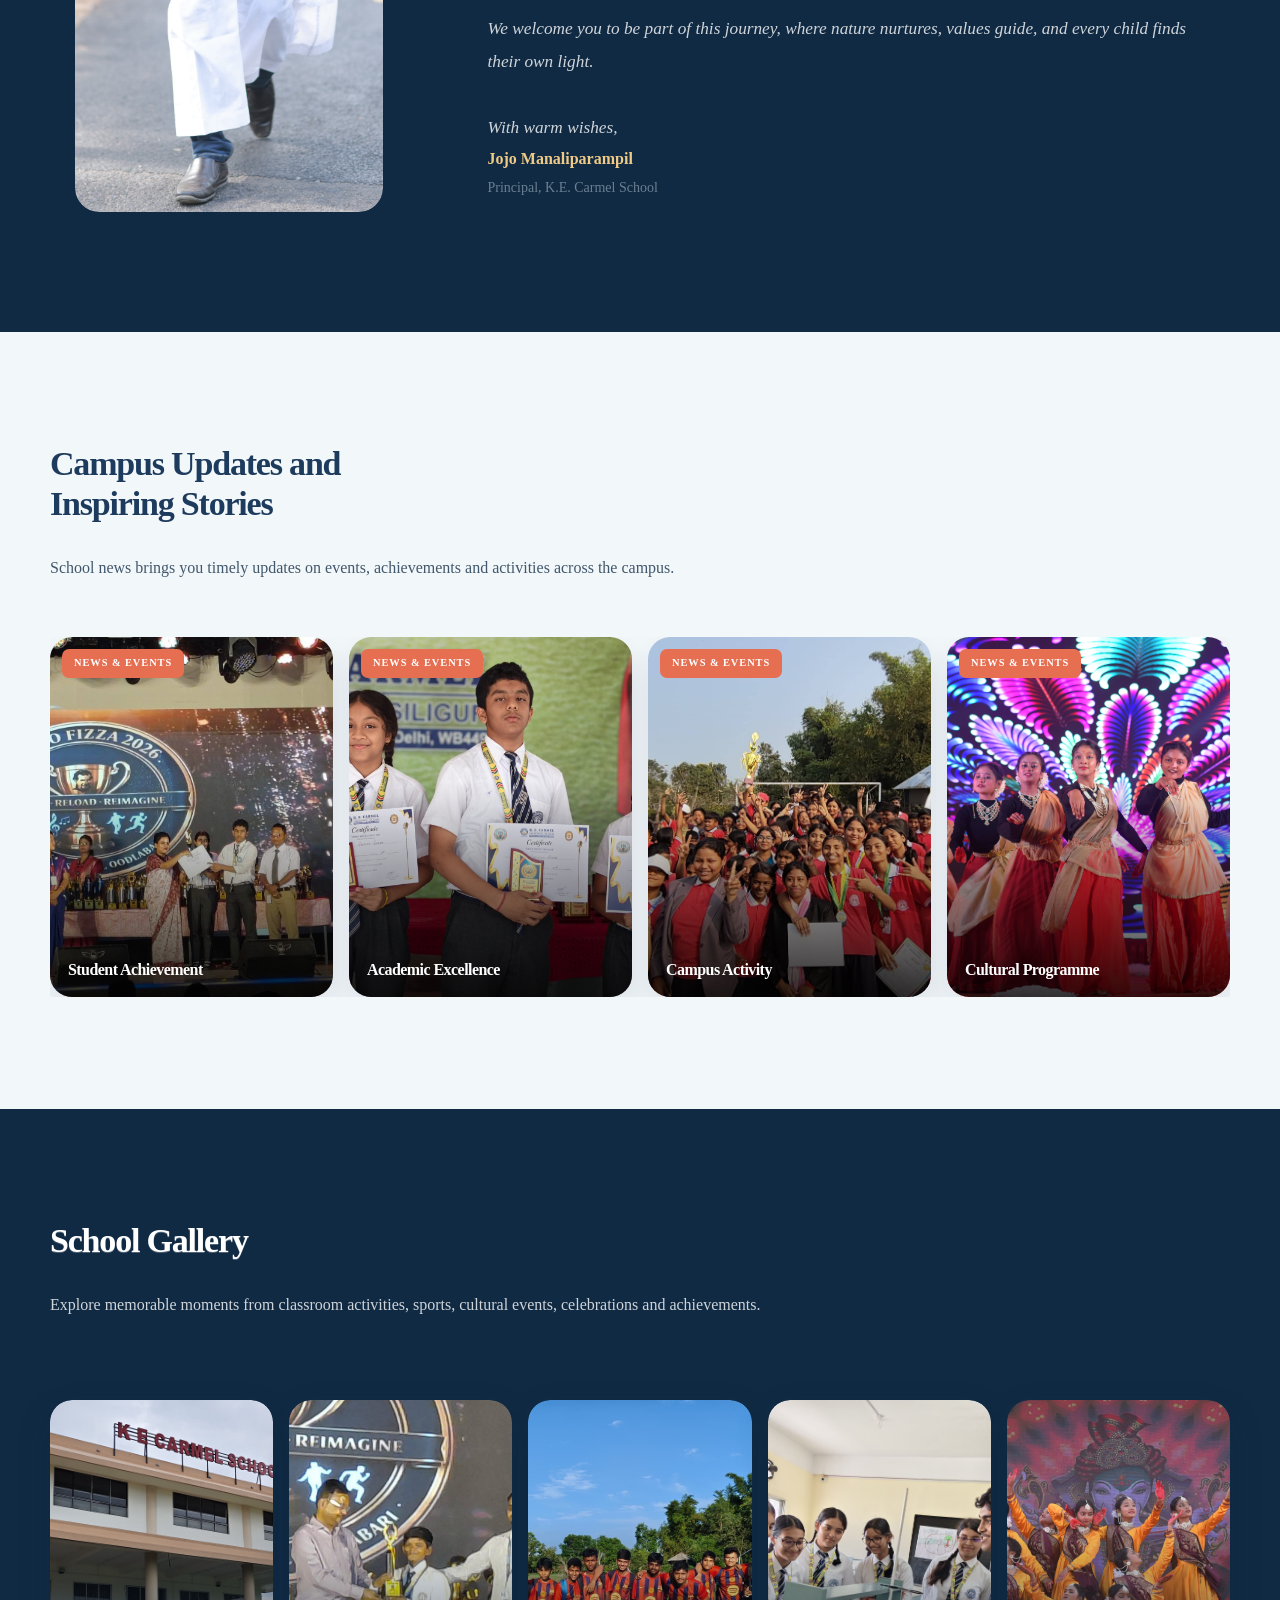
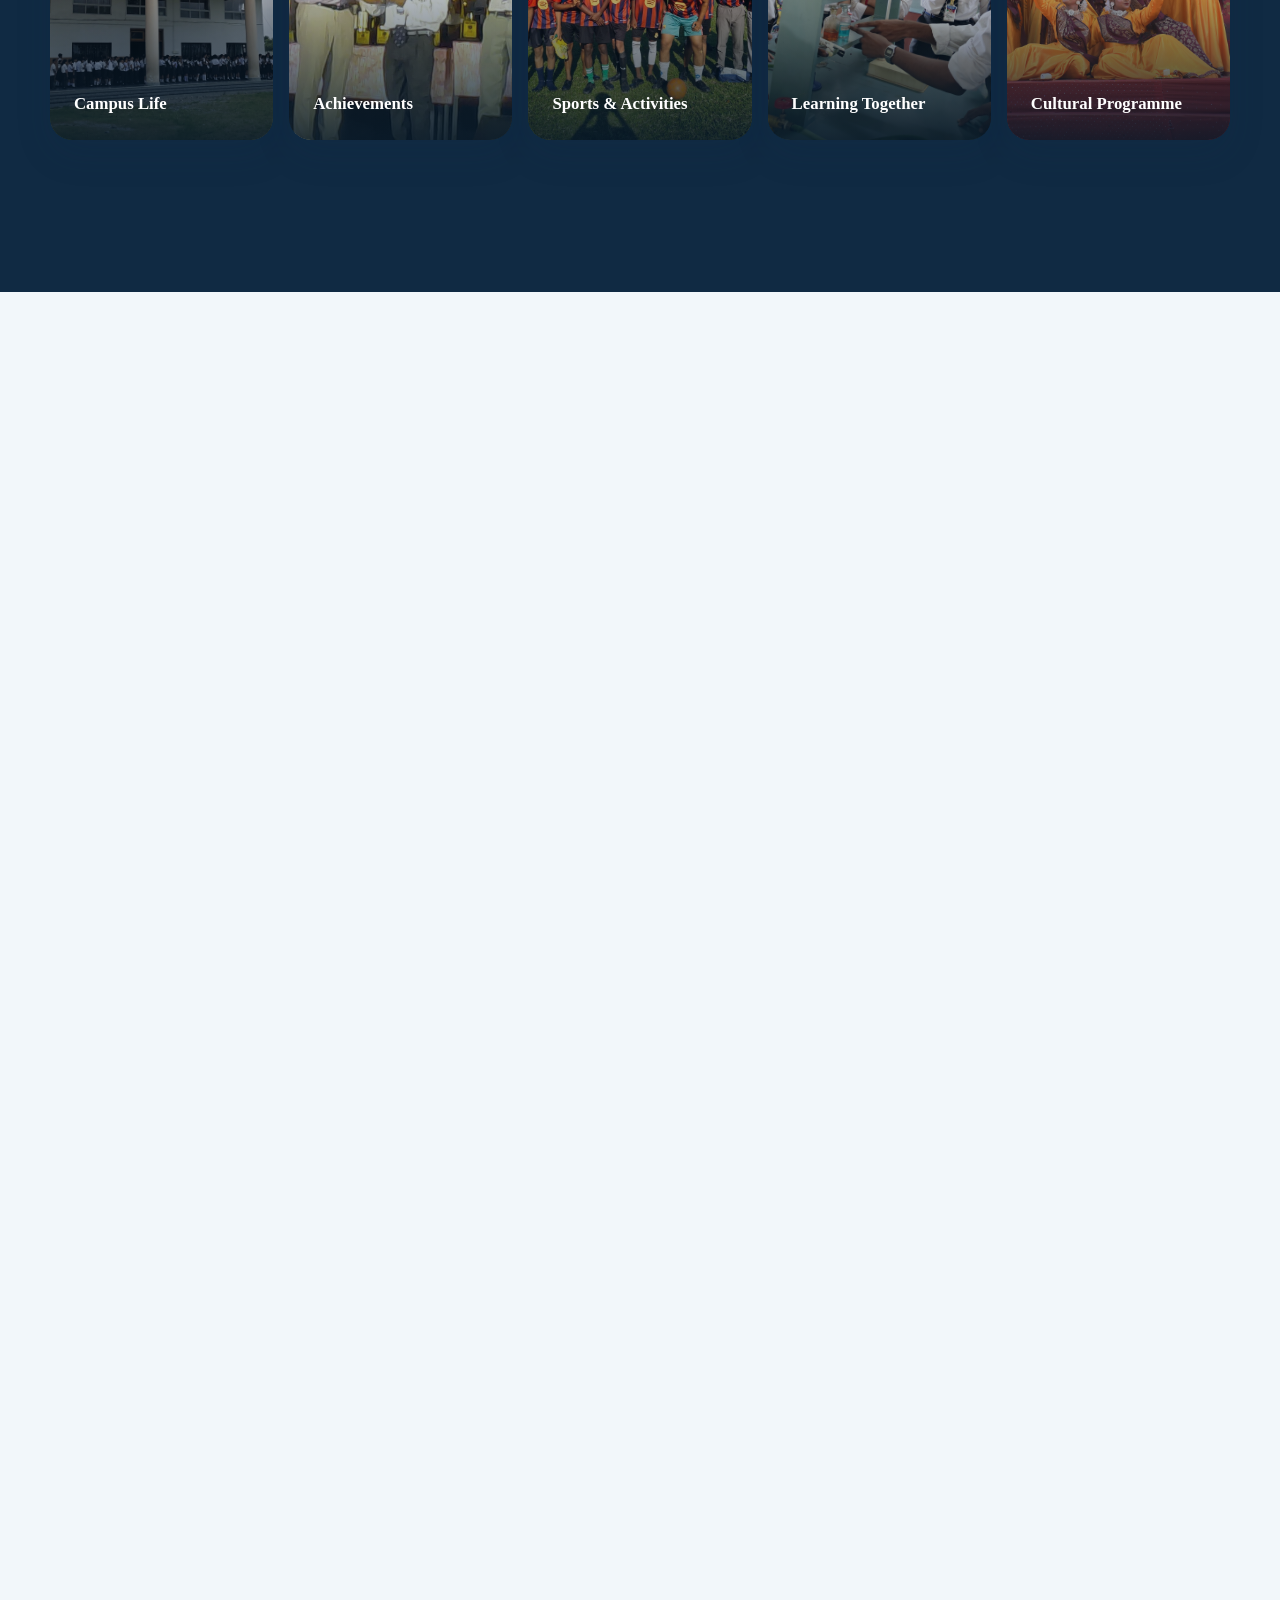
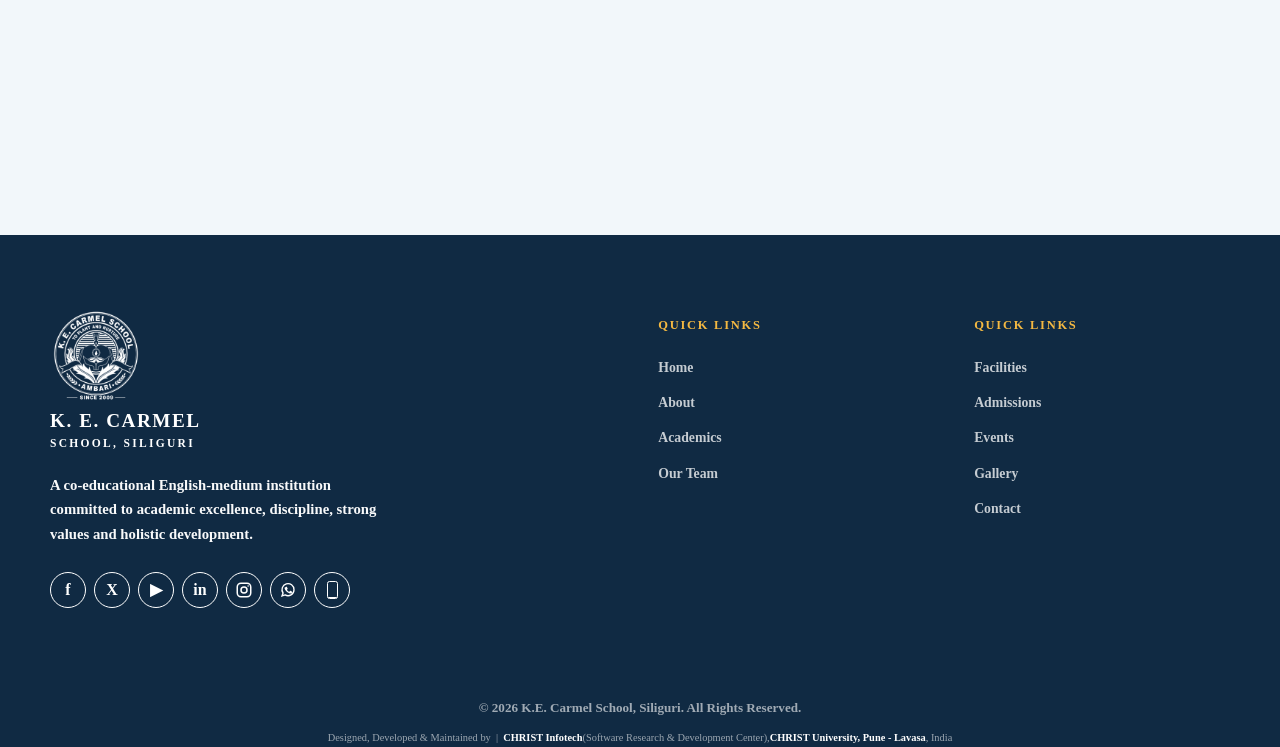
==== commit c5fae295: "Added sister school name & images" ====
--- a/index.html
+++ b/index.html
@@ -399,14 +399,13 @@
         </div>
         <div class="card-viewport">
           <div class="facility-home-grid" data-card-track>
-            <a href="contact.html"><img src="assets/images/home/image_1.png" alt="Placeholder for Branch 1"><span><b>Branch Name 01</b></span></a>
-            <a href="contact.html"><img src="assets/images/home/image_2.png" alt="Placeholder for Branch 2"><span><b>Branch Name 02</b></span></a>
-            <a href="contact.html"><img src="assets/images/home/image_3.png" alt="Placeholder for Branch 3"><span><b>Branch Name 03</b></span></a>
-            <a href="contact.html"><img src="assets/images/home/image_4.png" alt="Placeholder for Branch 4"><span><b>Branch Name 04</b></span></a>
-            <a href="contact.html"><img src="assets/images/home/image_5.png" alt="Placeholder for Branch 5"><span><b>Branch Name 05</b></span></a>
-            <a href="contact.html"><img src="assets/images/home/image_6.png" alt="Placeholder for Branch 6"><span><b>Branch Name 06</b></span></a>
-            <a href="contact.html"><img src="assets/images/KE CARMEL (1)/school photo/IMG_20260717_130345.jpg" alt="Placeholder for Branch 7"><span><b>Branch Name 07</b></span></a>
-            <a href="contact.html"><img src="assets/images/KE CARMEL (1)/school photo/IMG_20260717_130347.jpg" alt="Placeholder for Branch 8"><span><b>Branch Name 08</b></span></a>
+            <a><img src="assets/images/KE CARMEL (1)/Sister schools/ke carmel amtala.jpeg" alt="K.E. Carmel Amtala branch"><span><b>KE Carmel Amtala</b></span></a>
+            <a><img src="assets/images/KE CARMEL (1)/Sister schools/ke carmel bankura.jpeg" alt="K.E. Carmel Bankura branch"><span><b>KE Carmel Bankura</b></span></a>
+            <a><img src="assets/images/KE CARMEL (1)/Sister schools/ke carmel behala.jpeg" alt="K.E. Carmel Behala branch"><span><b>KE Carmel Behala</b></span></a>
+            <a><img src="assets/images/KE CARMEL (1)/Sister schools/ke carmel orgram.jpeg" alt="K.E. Carmel Orgram branch"><span><b>KE Carmel Orgram</b></span></a>
+            <a><img src="assets/images/KE CARMEL (1)/Sister schools/ke carmel sarisha.jpeg" alt="K.E. Carmel Sarisha branch"><span><b>KE Carmel Sarisha</b></span></a>
+            <a><img src="assets/images/KE CARMEL (1)/Sister schools/ke carmel sarsuna.jpeg" alt="K.E. Carmel Sarsuna branch"><span><b>KE Carmel Sarsuna</b></span></a>
+            <a><img src="assets/images/KE CARMEL (1)/Sister schools/ke carmel suri.jpeg" alt="K.E. Carmel Suri branch"><span><b>KE Carmel Suri</b></span></a>
           </div>
         </div>
         <div class="strip-controls branches-section__controls">
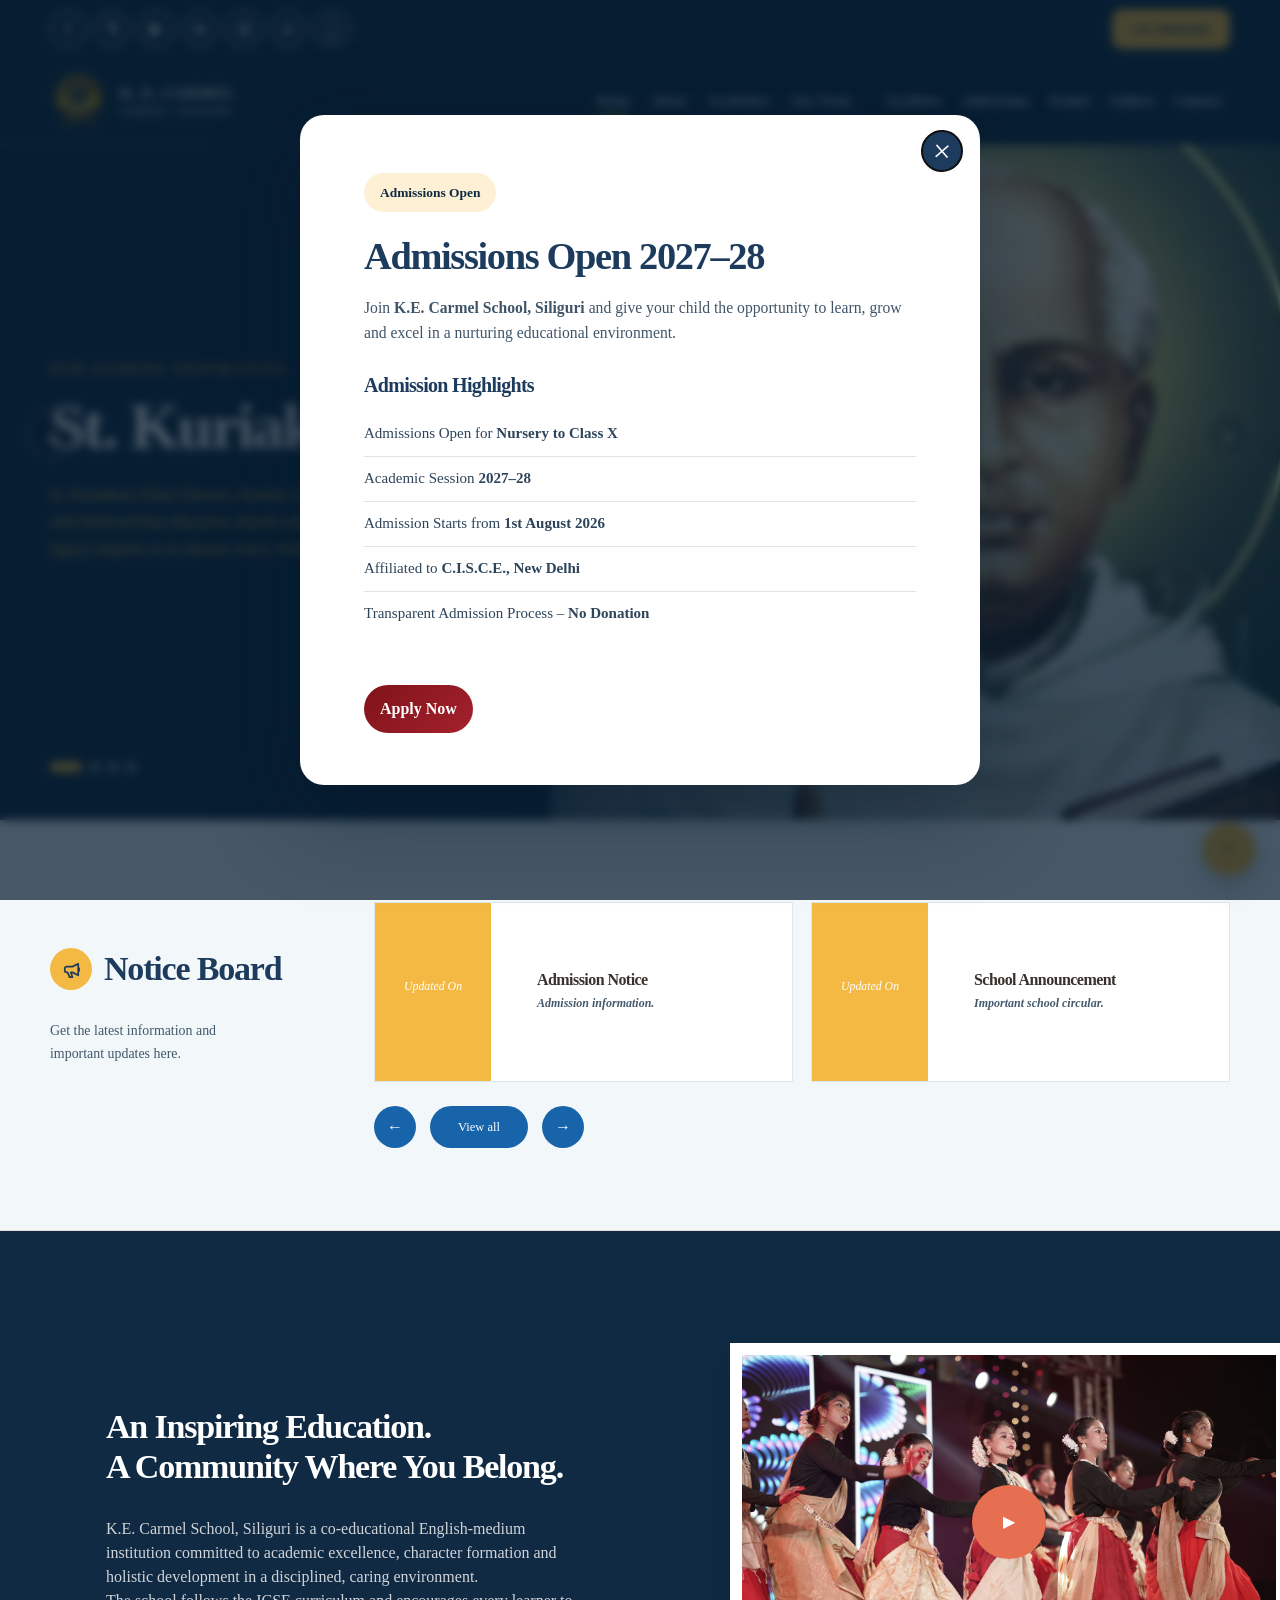
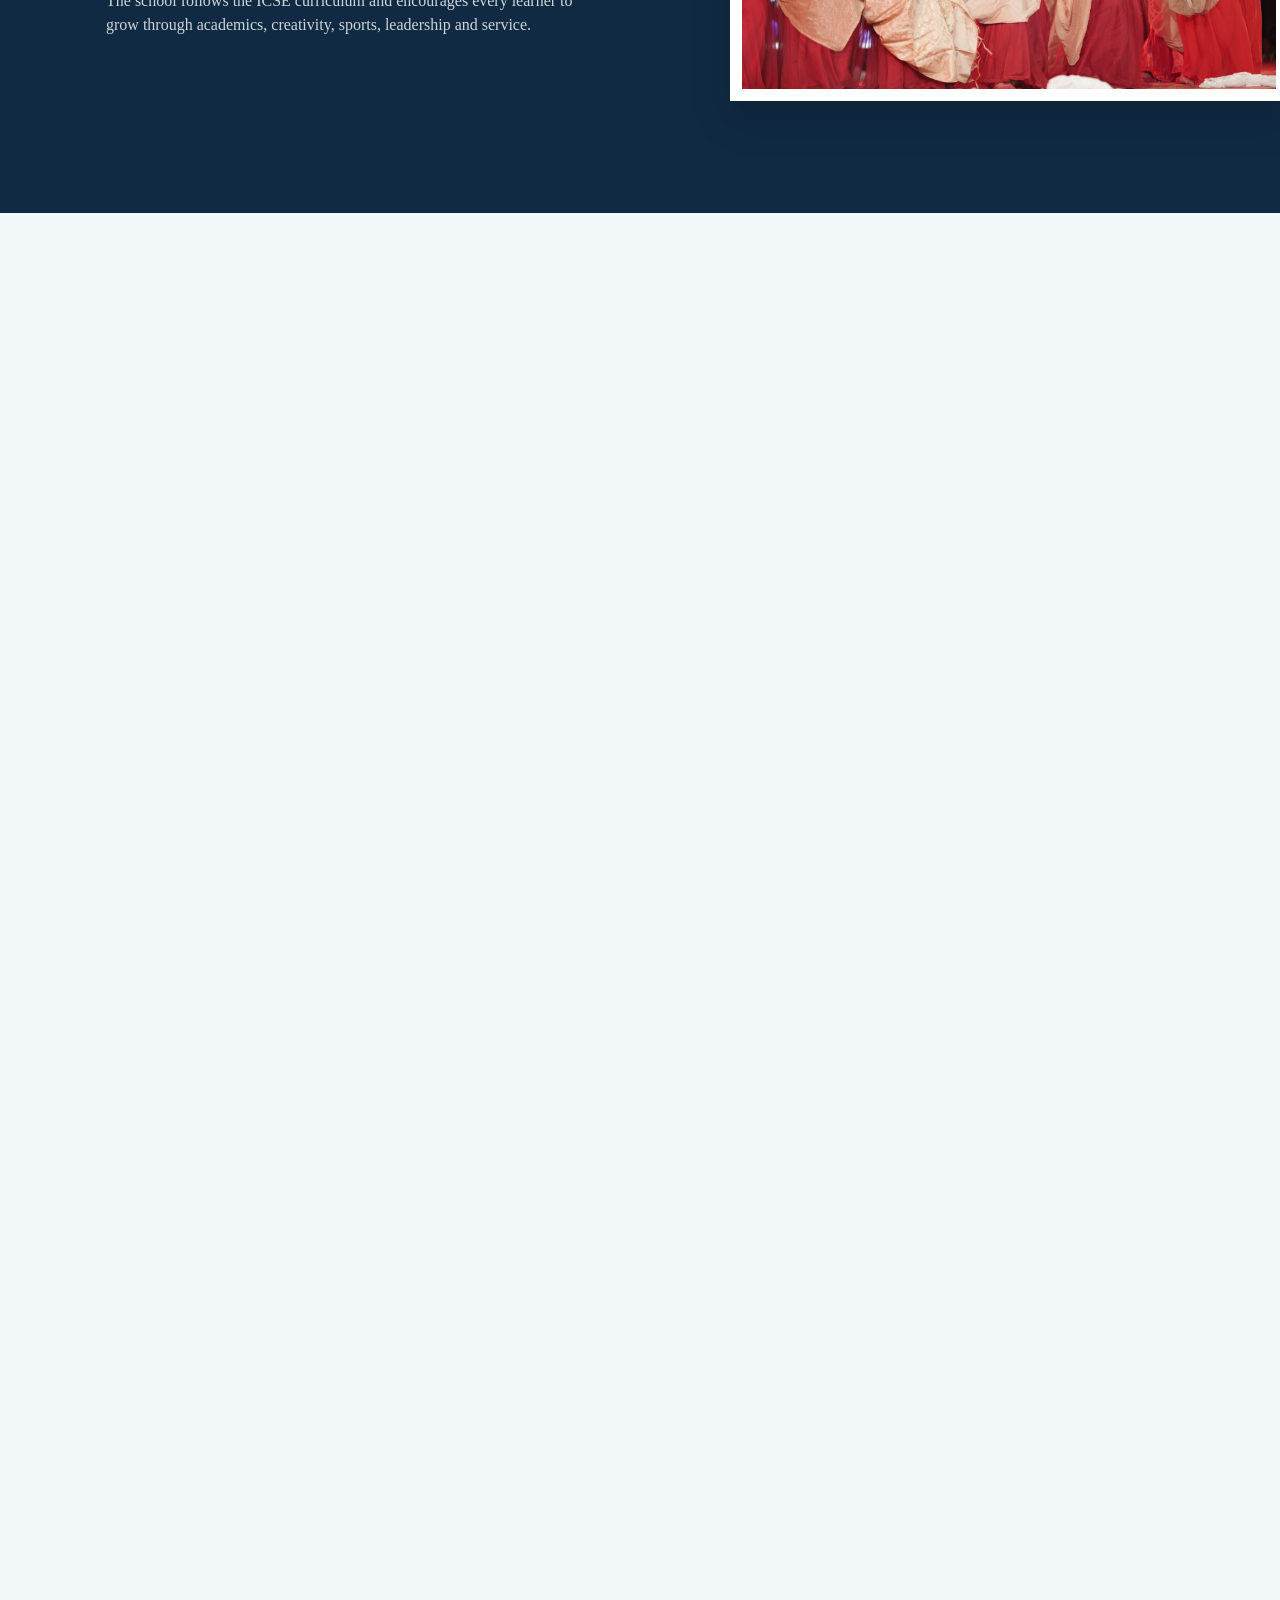
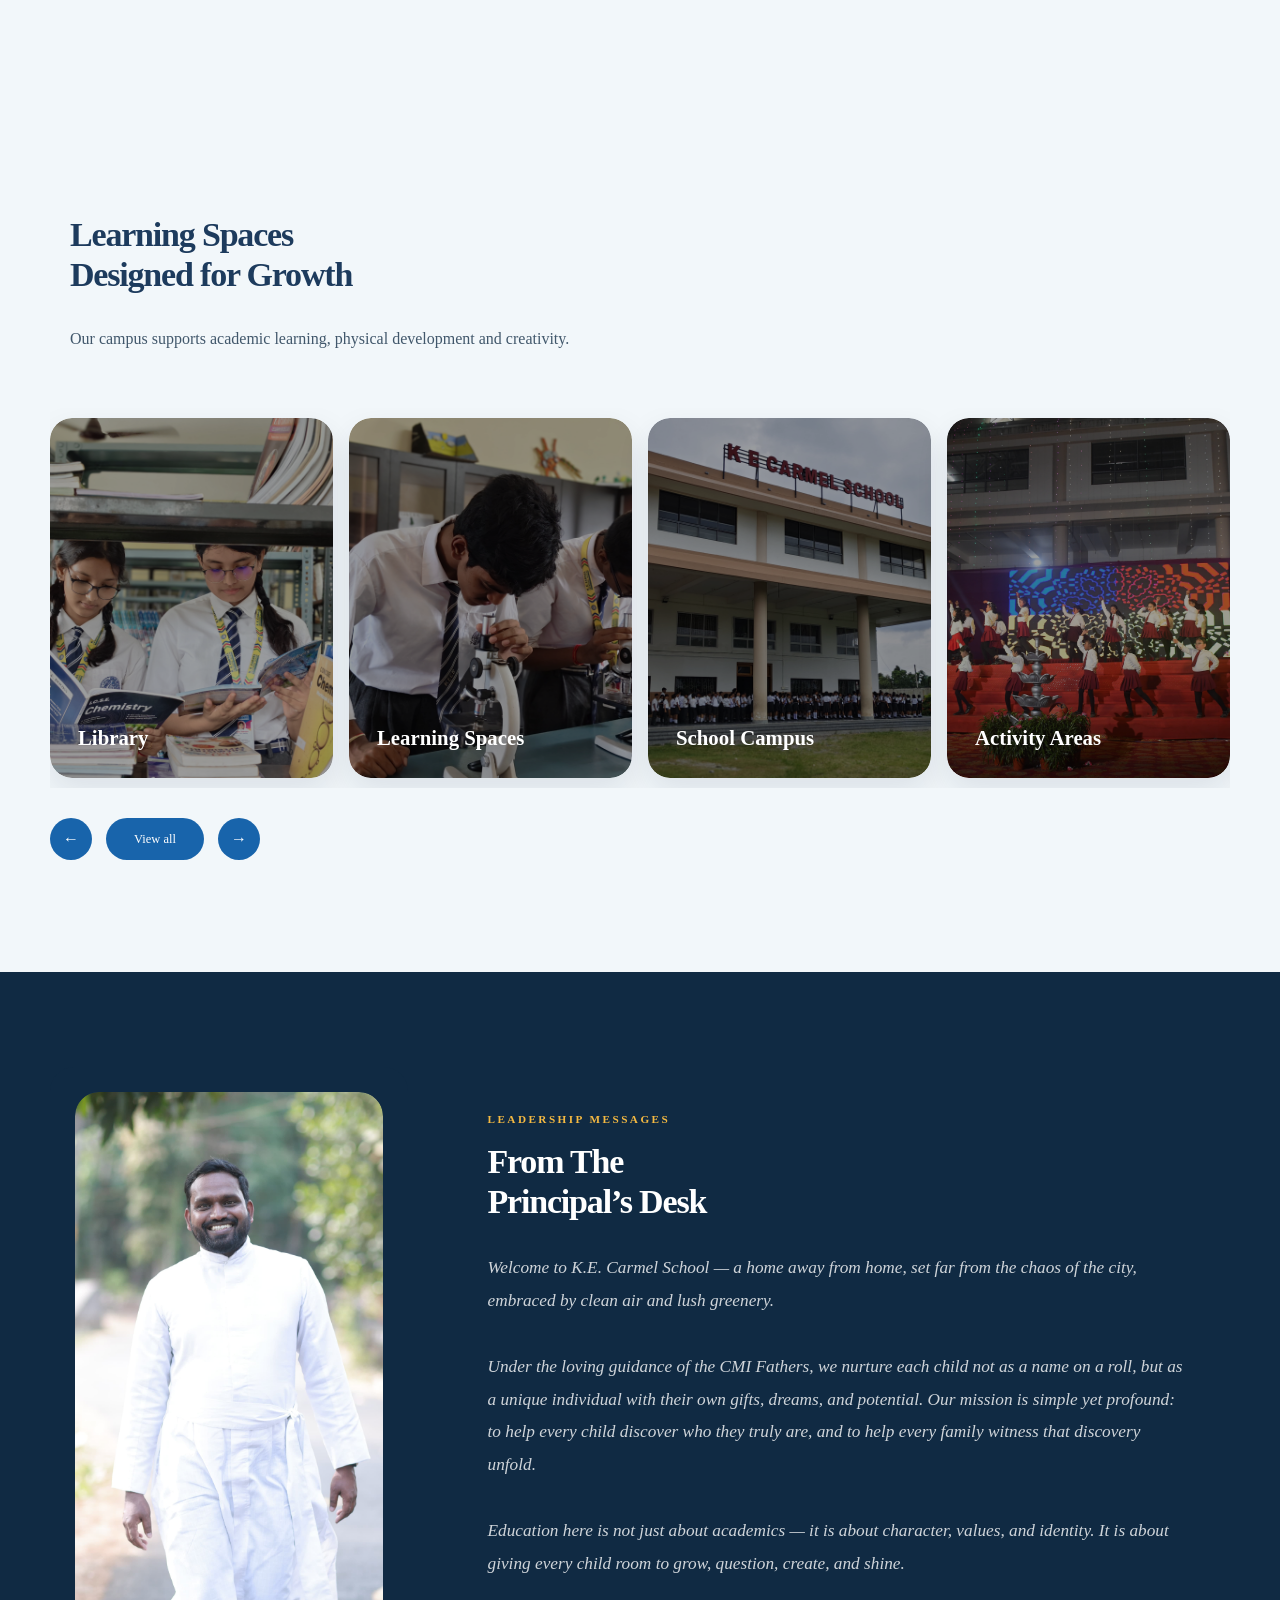
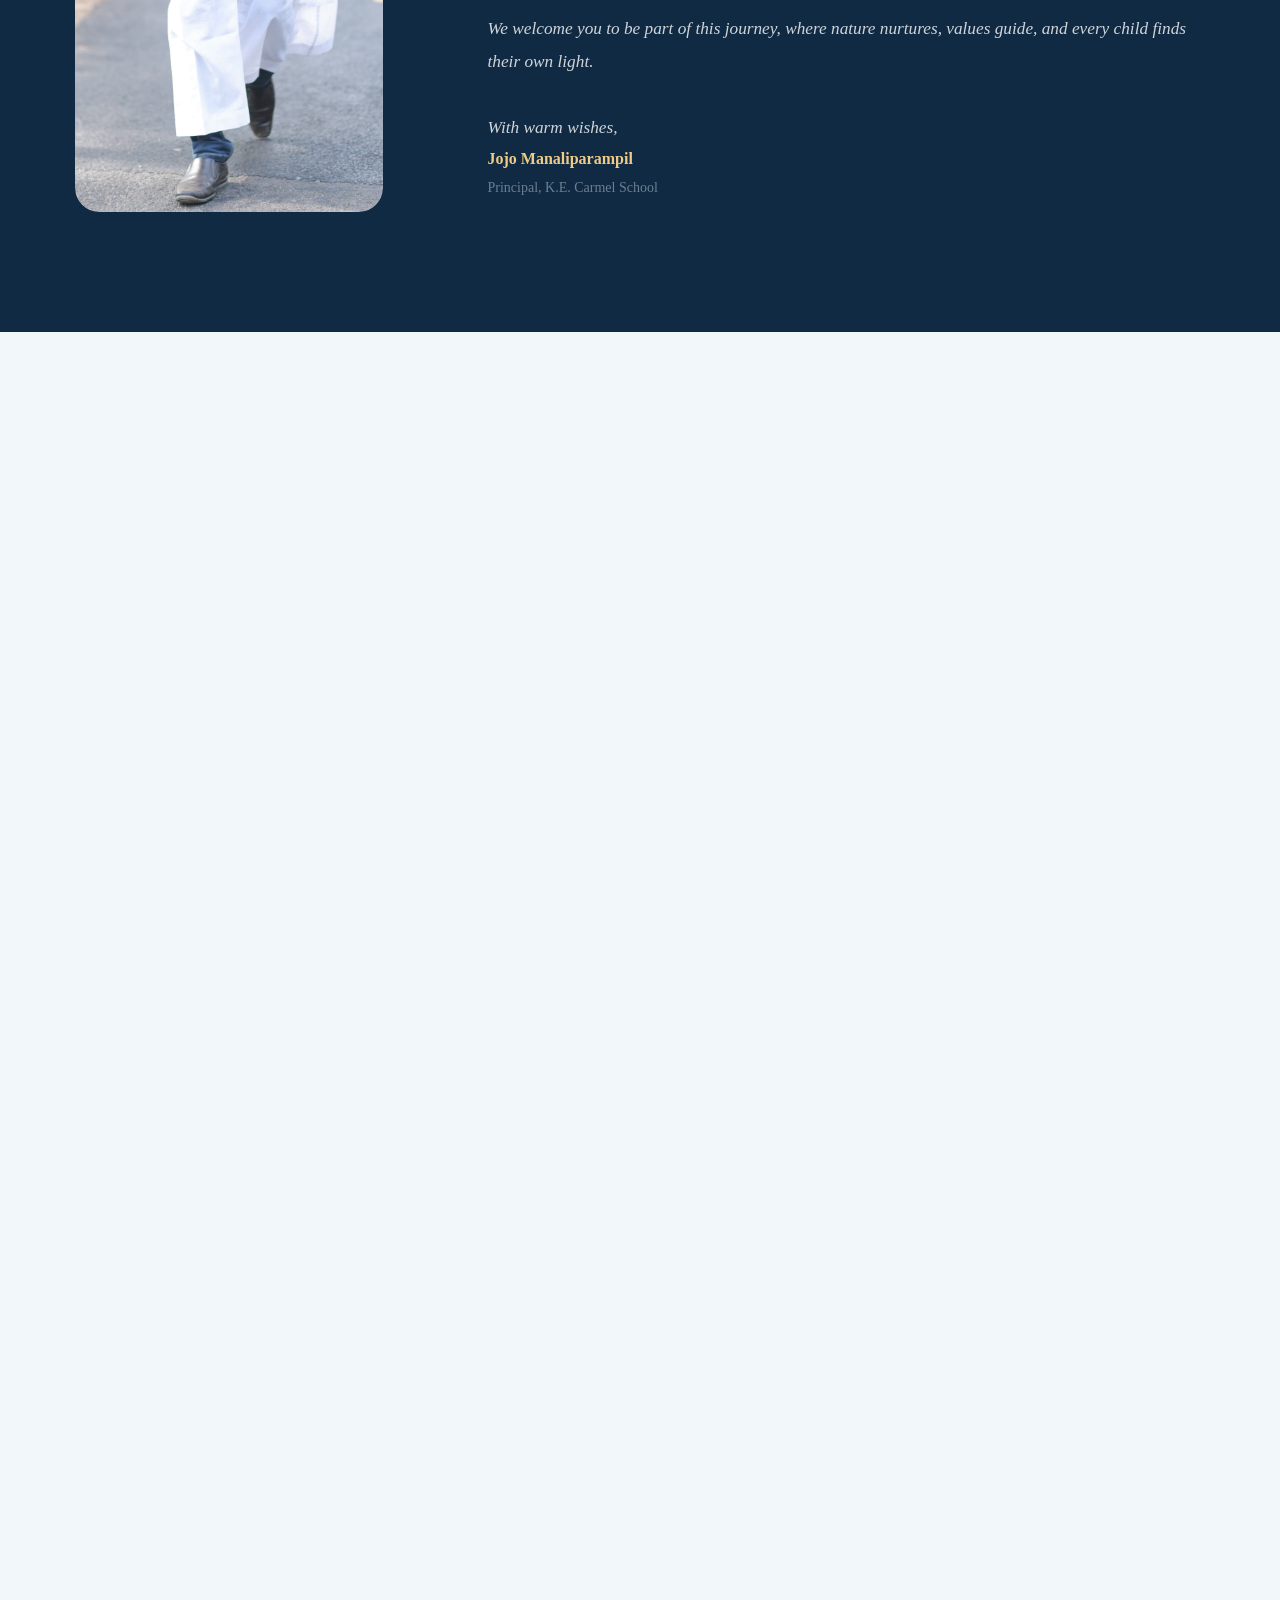
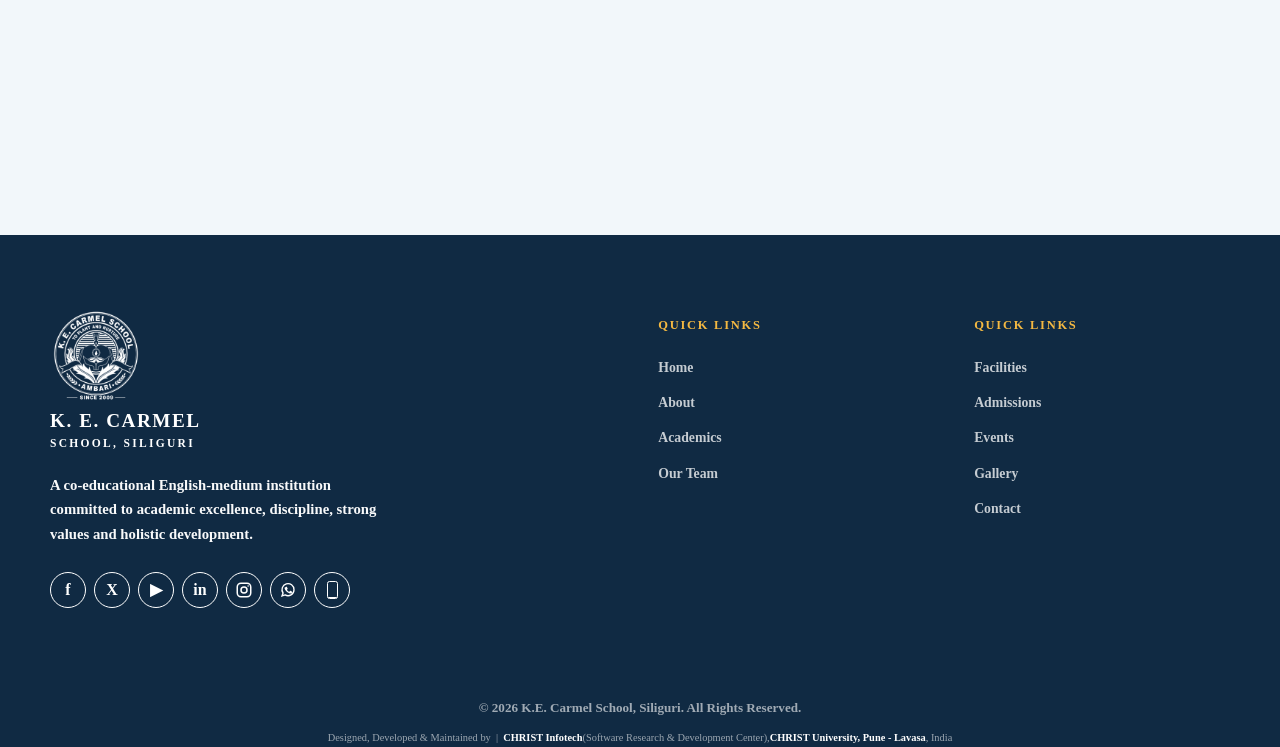
==== commit 1a080955: "Changes" ====
--- a/index.html
+++ b/index.html
@@ -259,11 +259,11 @@
           <article><img src="assets/images/KE CARMEL (1)/Students/studsimg.jpeg"
               alt="Students of K.E. Carmel School"><strong>1,200+</strong><span>Students</span></article>
           <article><img src="assets/images/KE CARMEL (1)/School Bus/IMG_7596.jpg"
-              alt="K.E. Carmel School bus"><strong>12</strong><span>School Buses</span></article>
+              alt="K.E. Carmel School bus"><strong>21</strong><span>School Bus</span></article>
           <article><img src="assets/images/KE CARMEL (1)/Classroom/IMG-20260801-WA0028.jpeg"
-              alt="Students learning in a smart classroom"><strong>24</strong><span>Smart Classrooms</span></article>
+              alt="Students learning in a smart classroom"><strong>4+</strong><span>Smart Classrooms</span></article>
           <article><img src="assets/images/KE CARMEL (1)/Awards/Telegraph Awards/techersimg.jpeg"
-              alt="Teachers of K.E. Carmel School"><strong>65+</strong><span>Teachers</span></article>
+              alt="Teachers of K.E. Carmel School"><strong>45+</strong><span>Teachers</span></article>
         </div>
       </div>
     </section>
@@ -284,7 +284,7 @@
               <img src="assets/images/KE CARMEL (1)/school photo/IMG_20260717_130345.jpg"
                 alt="K.E. Carmel School campus"><span><b>School
                   Campus</b></span></a><a href="facilities.html">
-              <img src="assets/images/home/image_2.png" alt="Achievement area"><span><b>Activity Areas</b></span></a><a
+              <img src="assets\images\KE CARMEL (1)\Annual Day/AB1_4728.jpg" alt="Achievement area"><span><b>Activity Areas</b></span></a><a
               href="facilities.html">
               <img src="assets/images/KE CARMEL (1)/school photo/infrastructure.jpeg"
                 alt="School infrastructure"><span><b>Infrastructure</b></span></a>
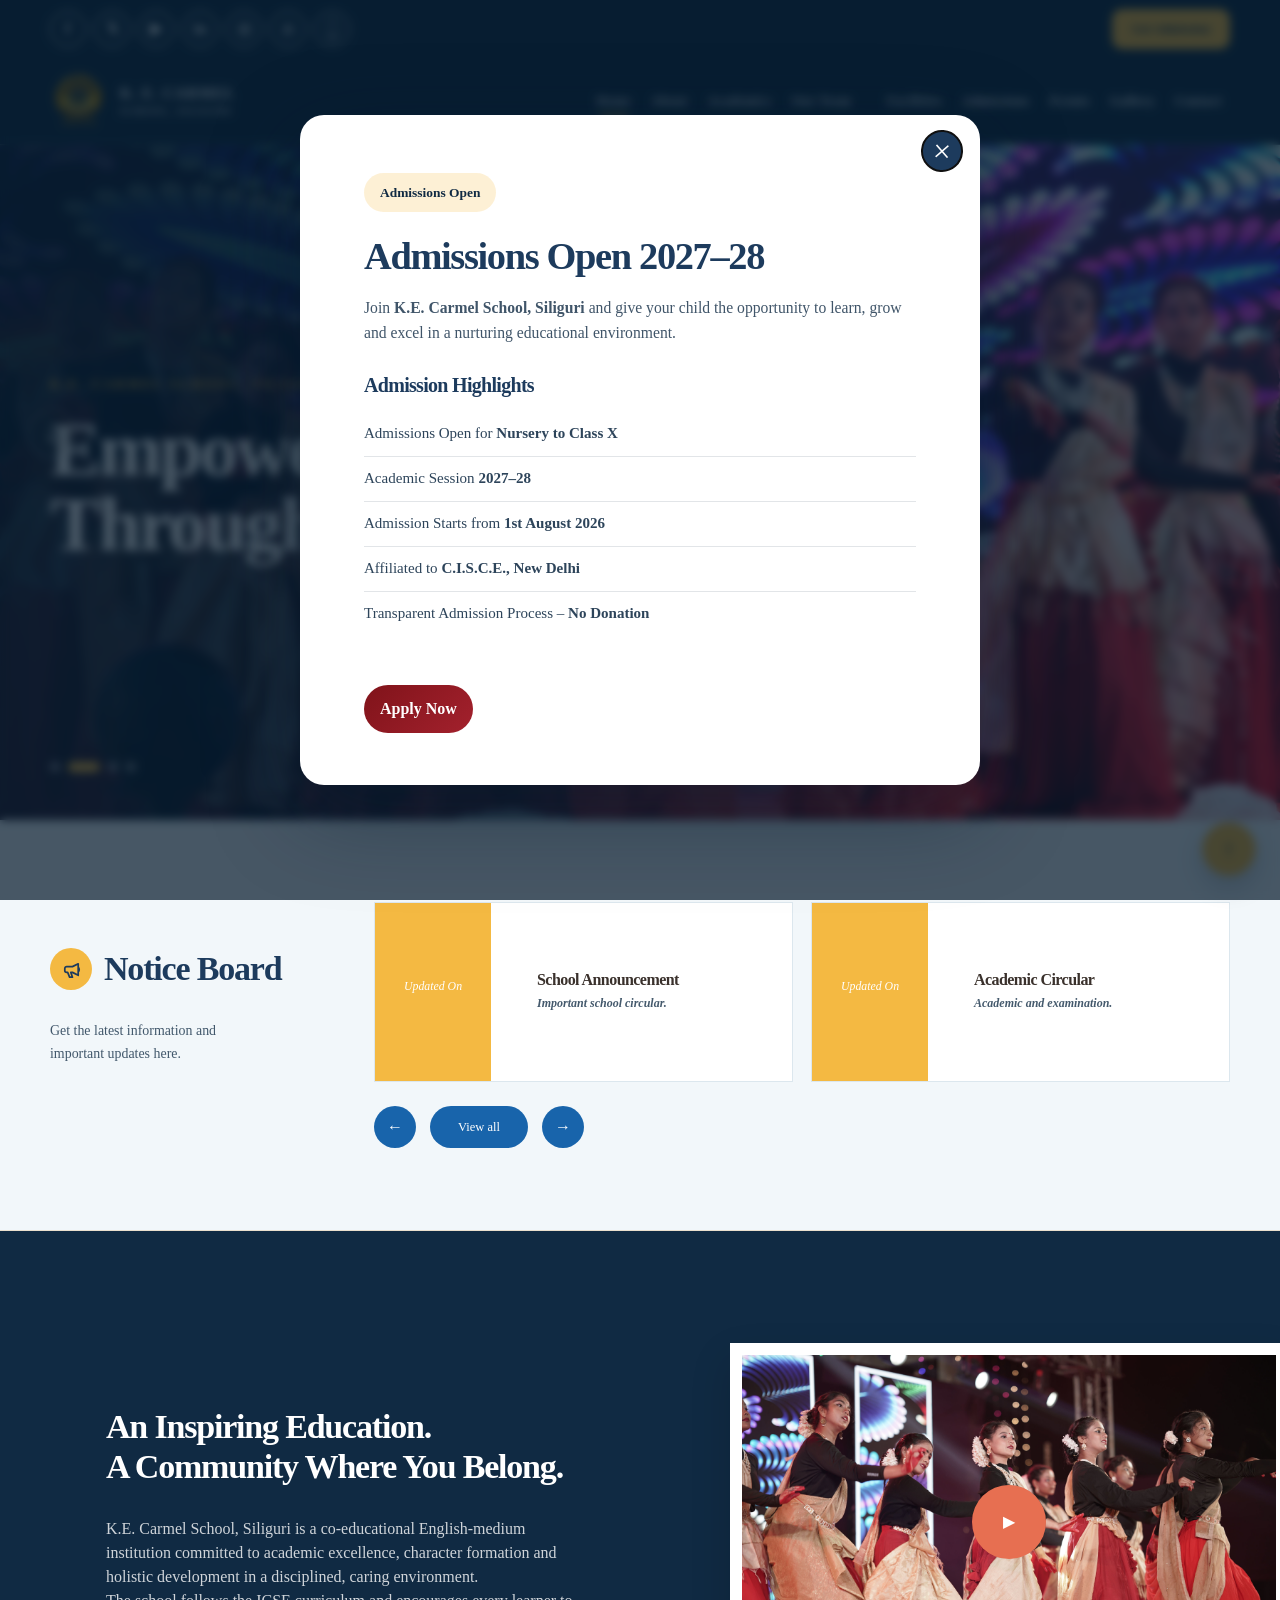
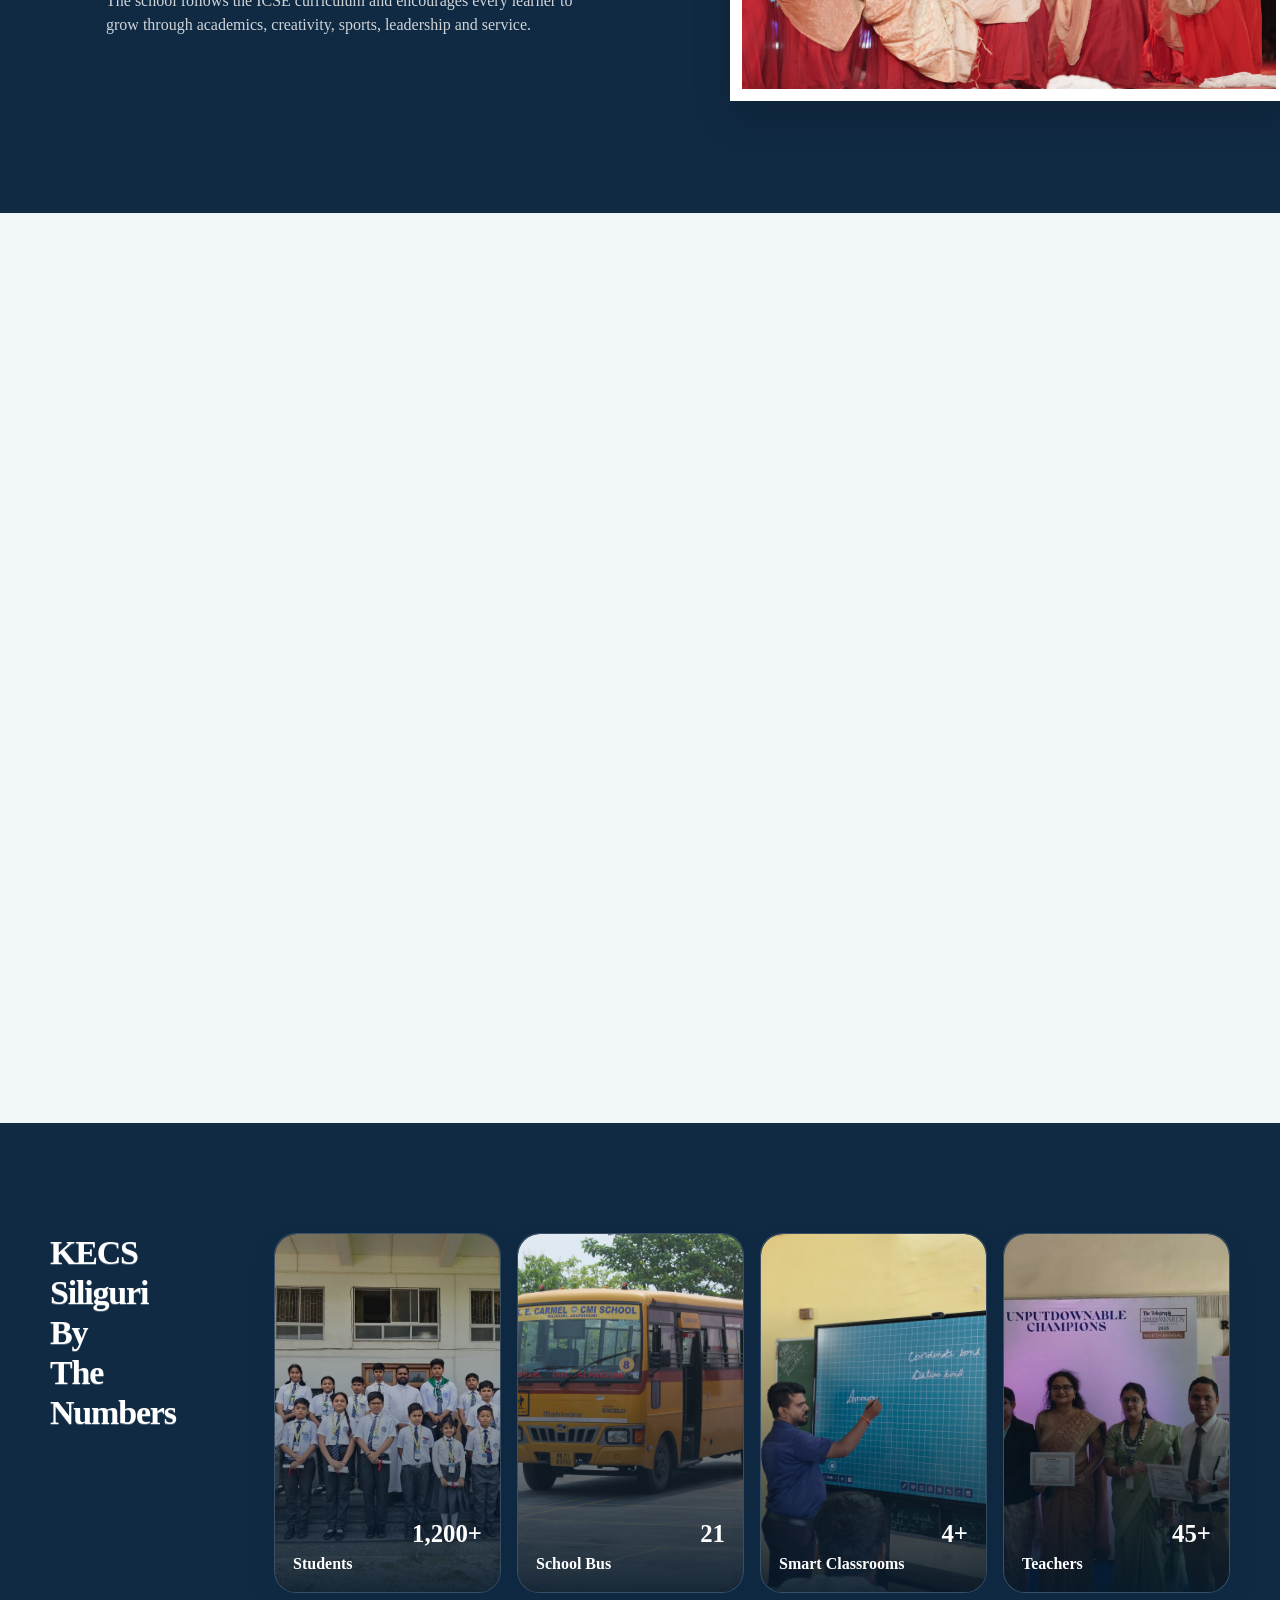
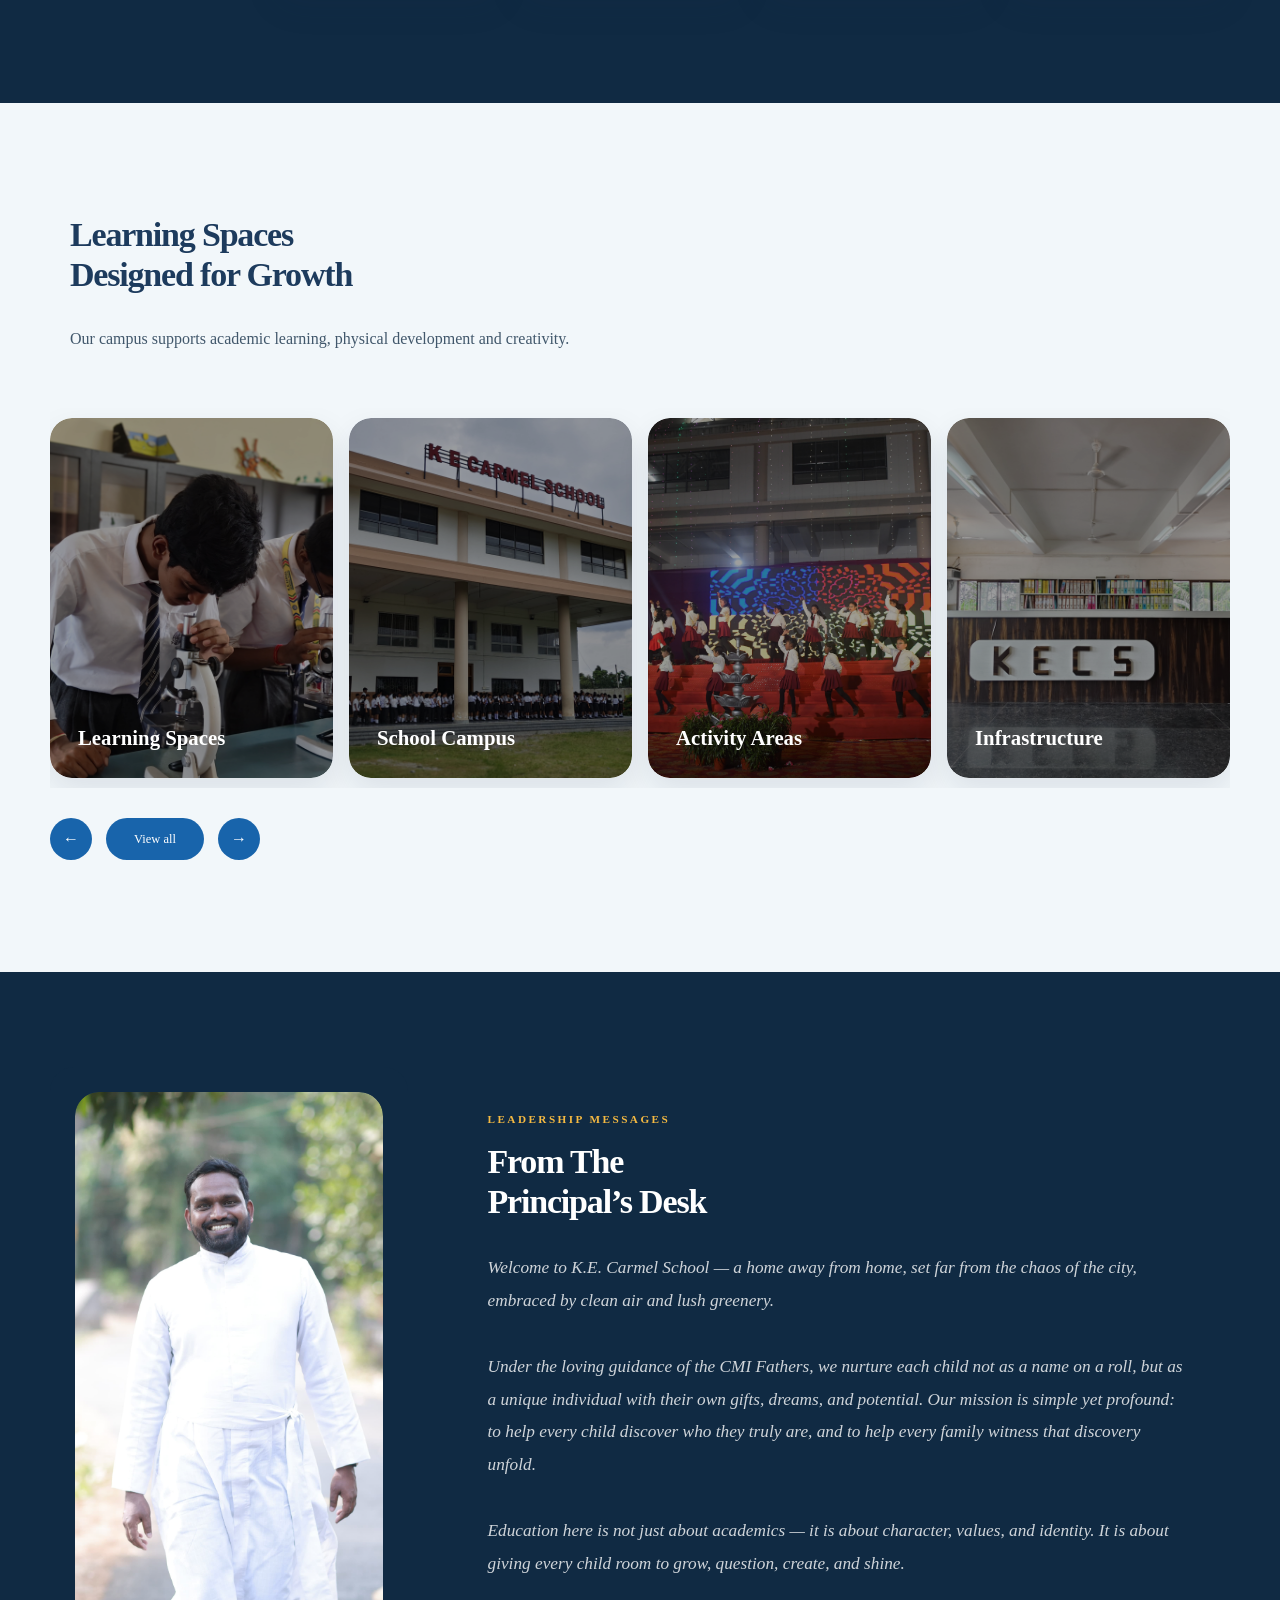
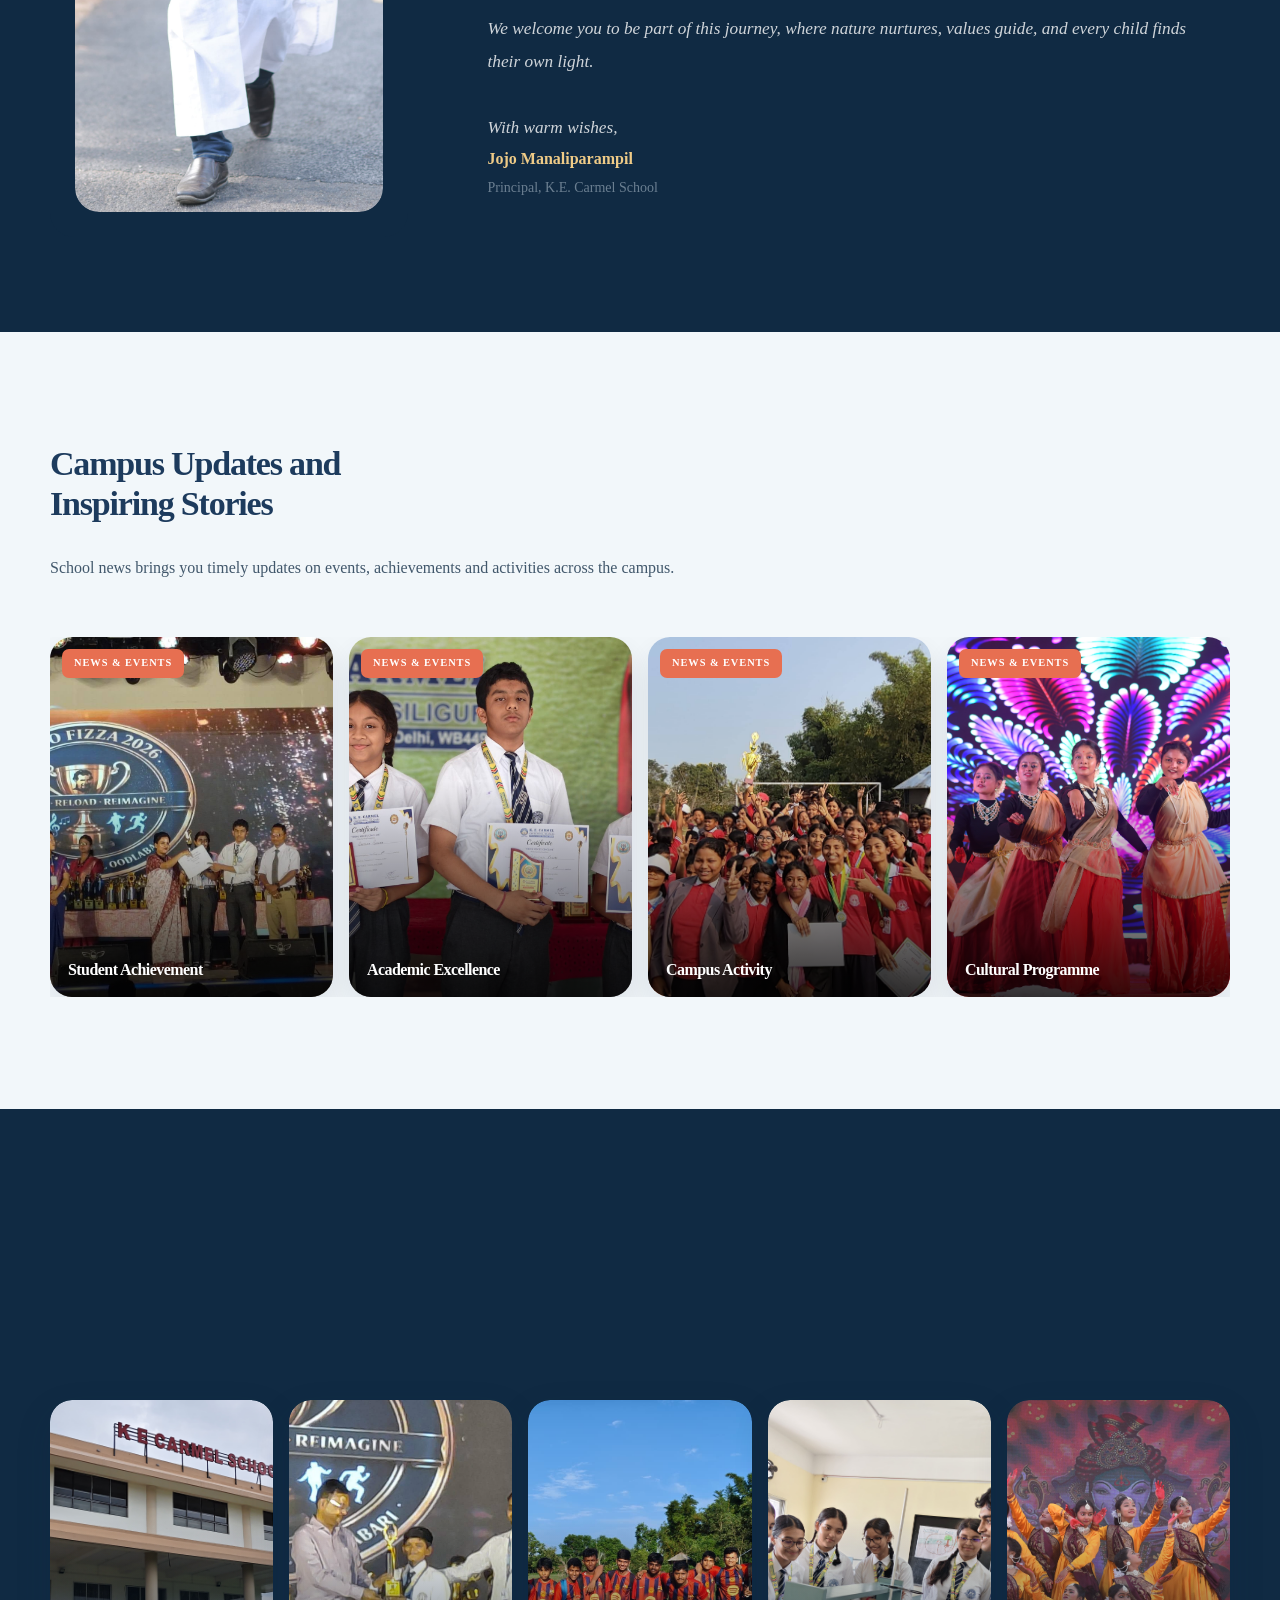
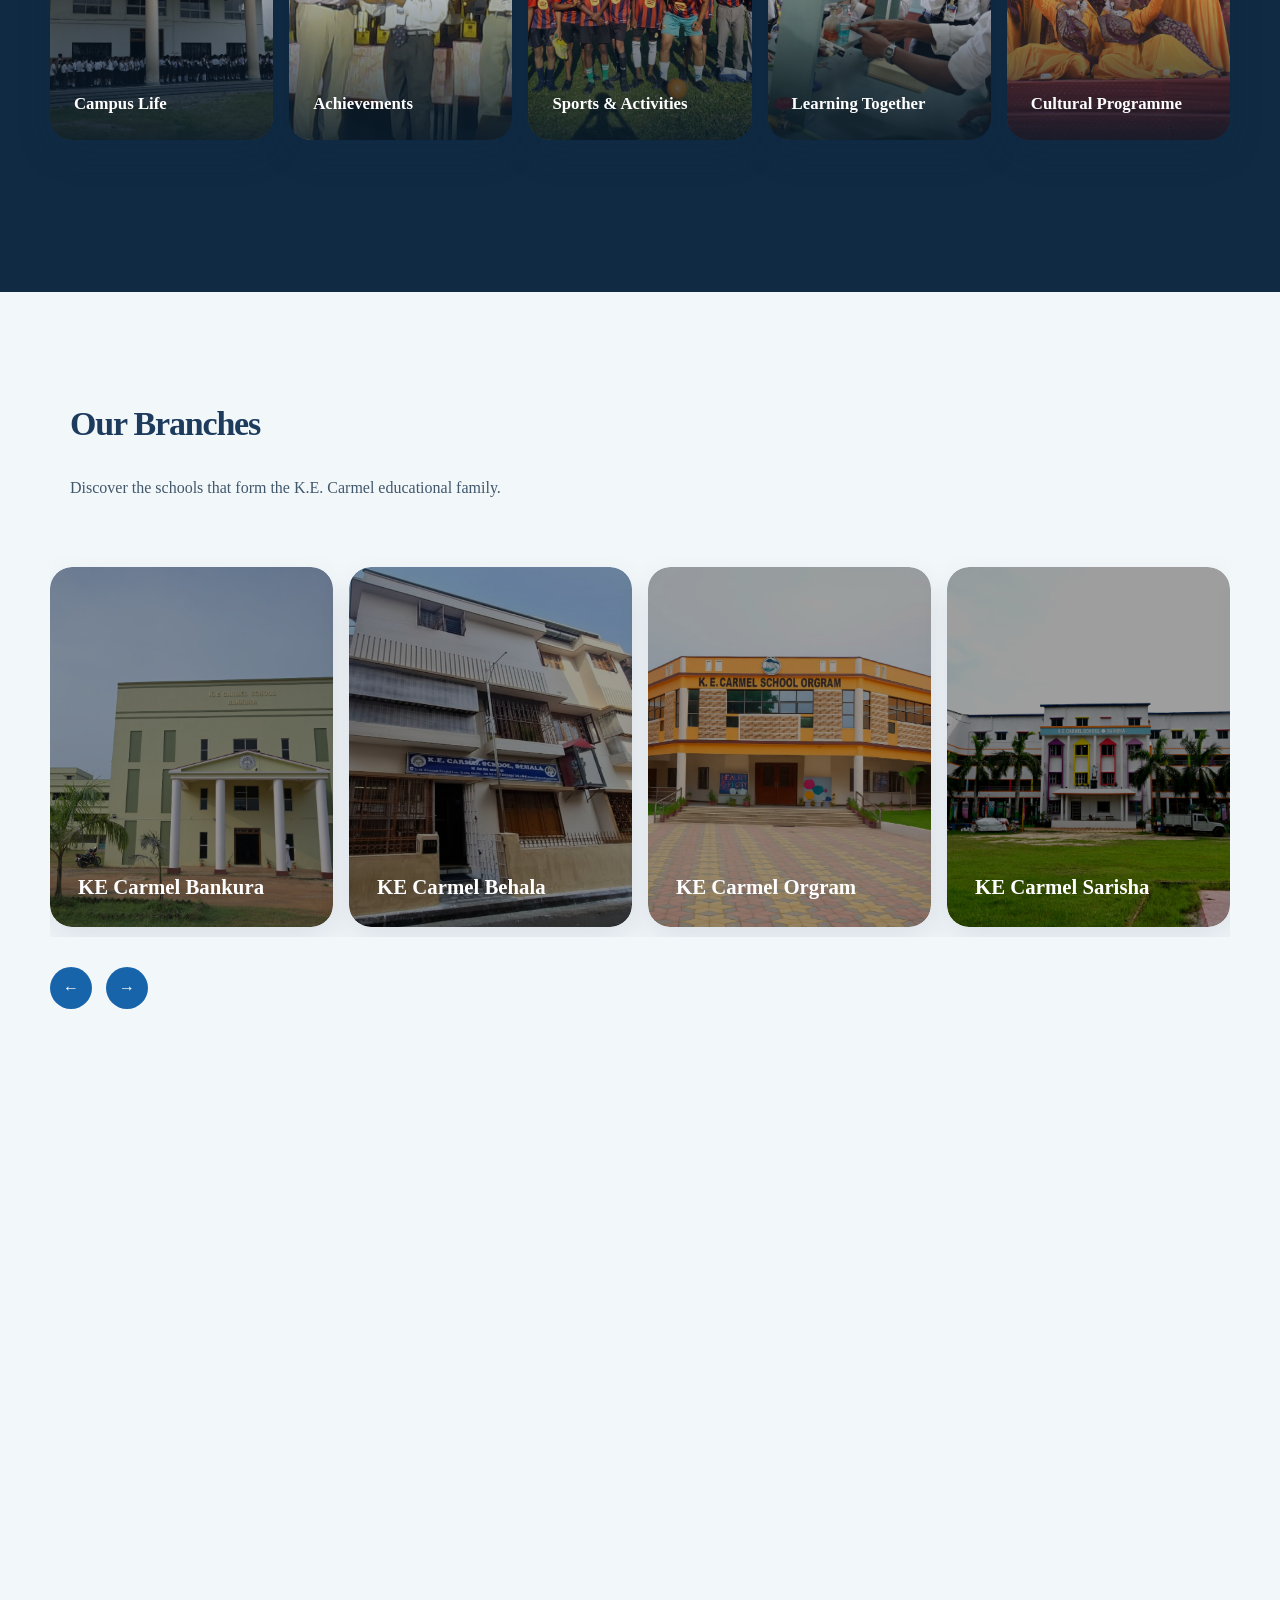
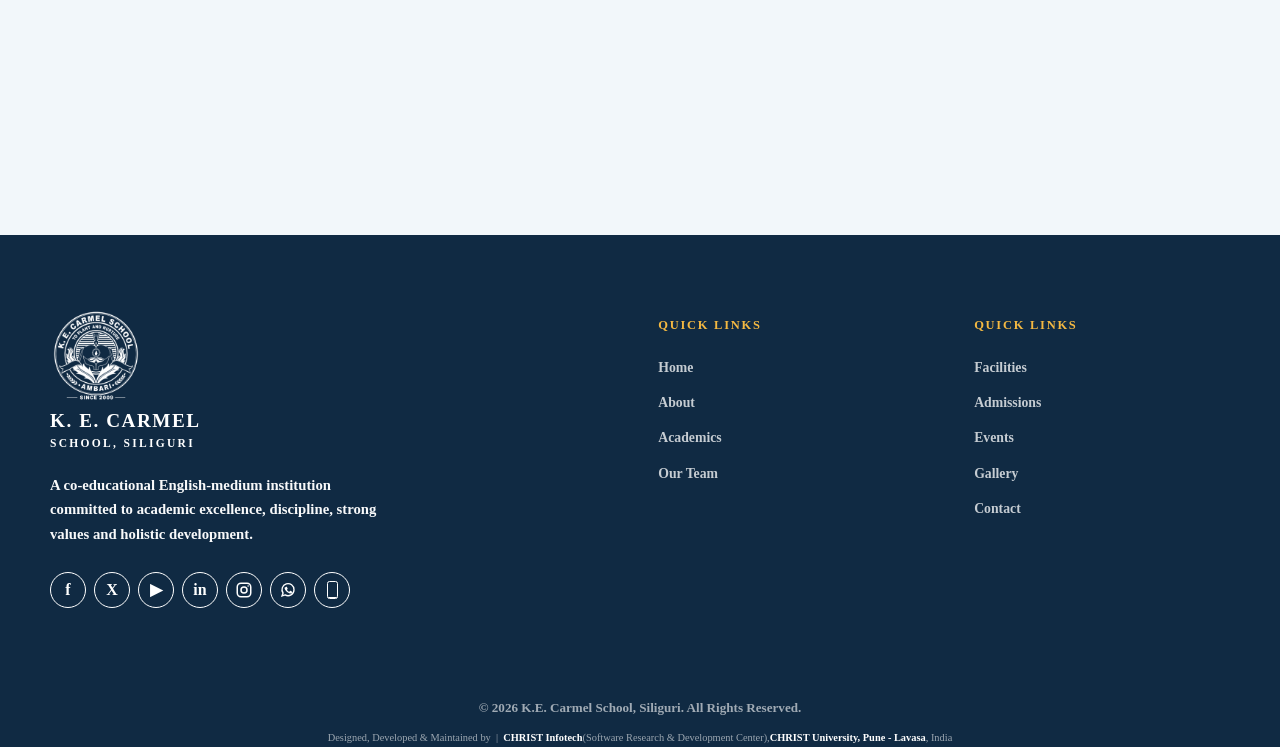
==== commit 62ac7912: "Images fix" ====
--- a/index.html
+++ b/index.html
@@ -299,7 +299,7 @@
       <div class="home-container leadership-grid">
         <div class="leadership-photo">
           <div class="photo-placeholder"><img
-              src="assets/images/KECS/Administation/Principal/Fr. Jojo Manaliparampil.jpeg"
+              src="assets/images/KECS/Administration/Principal/Fr. Jojo Manaliparampil.jpeg"
               alt="Principal Jojo Manaliparampil"></div>
         </div>
         <div class="leadership-copy"><span class="section-kicker light">Leadership messages</span>
--- a/assets/css/styles.css
+++ b/assets/css/styles.css
@@ -3462,6 +3462,80 @@
   }
 }
 
+/* Events: fixed eight-card recent grid with a single All Events action. */
+.page-events .recent-events-grid {
+  align-items: stretch;
+}
+.page-events .recent-events-grid > .col {
+  display: flex;
+}
+.page-events .recent-events-grid .event-card {
+  width: 100%;
+}
+.page-events .recent-events-footer {
+  display: flex;
+  justify-content: flex-end;
+  margin-top: 28px;
+}
+.page-events .recent-events-footer .btn {
+  border-radius: 999px;
+}
+
+/* All Events follows the Gallery page's card grid and image interaction. */
+.page-all-events .all-events-heading {
+  margin-top: var(--site-first-section-space);
+}
+.page-all-events .gallery__item[data-media-gallery] {
+  width: 100%;
+  cursor: pointer;
+}
+.page-all-events .gallery__item[data-media-gallery]:focus-visible {
+  outline: 3px solid var(--cs-amber);
+  outline-offset: 4px;
+}
+
+/* Final proportions for Recent Events and the All Events listing. */
+.page-events:not(.page-all-events) .recent-events-grid .event-card__media,
+.page-events:not(.page-all-events) .recent-events-grid .event-card__media .card-media-carousel,
+.page-events:not(.page-all-events) .recent-events-grid .event-card__media .card-media-carousel > img {
+  height: 220px;
+}
+.page-events:not(.page-all-events) .recent-events-grid .event-card__body {
+  gap: .25rem;
+  padding: .8rem .9rem .9rem;
+}
+.page-all-events .all-events-grid > .col,
+.page-all-events .all-events-grid .gallery__item,
+.page-all-events .all-events-grid .gallery__item figcaption {
+  background-color: transparent !important;
+  background-image: none !important;
+}
+.page-all-events .all-events-grid::before {
+  background: var(--cs-mist) !important;
+}
+.page-all-events .all-events-grid.row {
+  gap: 0;
+  --bs-gutter-x: 24px;
+  --bs-gutter-y: 24px;
+}
+.page-all-events .all-events-grid.row > .col {
+  width: 33.333333% !important;
+  max-width: 33.333333% !important;
+  flex: 0 0 auto !important;
+}
+@media(max-width:900px) {
+  .page-all-events .all-events-grid.row > .col {
+    width: 50% !important;
+    max-width: 50% !important;
+  }
+}
+@media(max-width:576px) {
+  .page-all-events .all-events-grid.row > .col {
+    width: 100% !important;
+    max-width: 100% !important;
+  }
+}
+
 /* Admissions follows the About page's full-width section rhythm. */
 .page-admissions .admission-content-card {
   width: 100%;
@@ -10894,6 +10968,51 @@
   padding: 8px 7px;
 }
 
+/* Team directory cards switch to the established image-over-content design when a real portrait exists. */
+.page-management .team-directory-card.person-card--with-photo,
+.page-management .team-teachers-section .team-directory-card.person-card--with-photo {
+  height: 360px !important;
+  min-height: 360px;
+  padding: 10px 10px 0 !important;
+  overflow: hidden;
+  contain-intrinsic-size: auto 360px;
+}
+.page-management .team-directory-card.person-card--with-photo .person-card__photo {
+  position: static;
+  display: block;
+  width: 100%;
+  height: 220px;
+  margin: 0;
+  overflow: hidden;
+  border-radius: 13px;
+}
+.page-management .team-directory-card.person-card--with-photo .person-card__photo img {
+  display: block;
+  width: 100%;
+  height: 100%;
+  border-radius: 13px;
+  object-fit: cover;
+  object-position: center top;
+  transition: transform .6s ease;
+}
+.page-management .team-directory-card.person-card--with-photo:hover .person-card__photo img {
+  transform: scale(1.06);
+}
+.page-management .team-directory-card.person-card--with-photo .person-card__body.card-body,
+.page-management .team-teachers-section .team-directory-card.person-card--with-photo .person-card__body.card-body {
+  height: 130px;
+  padding: 12px 8px 14px;
+}
+
+/* Recent Events use the same one-third desktop card width as the Gallery page. */
+@media(min-width:901px) {
+  .page-events:not(.page-all-events) .recent-events-grid.row > .col {
+    width: 33.333333% !important;
+    max-width: 33.333333% !important;
+    flex: 0 0 auto !important;
+  }
+}
+
 /* Home-only single-column admission announcement. */
 .home-page .admission-popup {
   width: min(680px, calc(100% - 36px));
@@ -11104,3 +11223,66 @@
     line-height: 1.55;
   }
 }
+
+/* Our Team: fluid photo cards at every viewport width. */
+.page-management .management-leadership-grid .person-card,
+.page-management .team-directory-card.person-card--with-photo,
+.page-management .team-teachers-section .team-directory-card.person-card--with-photo {
+  display: grid !important;
+  grid-template-rows: auto auto;
+  width: 100%;
+  max-width: 100%;
+  height: auto !important;
+  min-width: 0;
+  min-height: 0 !important;
+  padding: clamp(6px, .65vw, 10px) !important;
+  overflow: hidden;
+}
+
+.page-management .management-leadership-grid .person-card__photo,
+.page-management .team-directory-card.person-card--with-photo .person-card__photo,
+.page-management .team-teachers-section .team-directory-card.person-card--with-photo .person-card__photo {
+  position: static !important;
+  width: 100%;
+  max-width: 100%;
+  height: auto !important;
+  aspect-ratio: 1 / 1;
+  flex: none;
+  margin: 0;
+  overflow: hidden;
+  transform: none !important;
+  background: #fff;
+}
+
+.page-management .management-leadership-grid .person-card__photo img,
+.page-management .team-directory-card.person-card--with-photo .person-card__photo img,
+.page-management .team-teachers-section .team-directory-card.person-card--with-photo .person-card__photo img {
+  display: block;
+  width: 100%;
+  max-width: 100%;
+  height: 100%;
+  object-fit: cover;
+  object-position: center top;
+  border-radius: inherit;
+}
+
+.page-management .management-leadership-grid .person-card__body.card-body,
+.page-management .team-directory-card.person-card--with-photo .person-card__body,
+.page-management .team-teachers-section .team-directory-card.person-card--with-photo .person-card__body {
+  position: static !important;
+  align-self: stretch;
+  width: 100%;
+  height: auto !important;
+  min-height: 0 !important;
+  margin: 0 !important;
+  padding: clamp(8px, 1vw, 12px) clamp(8px, 1.15vw, 14px) clamp(10px, 1.2vw, 14px) !important;
+  transform: none !important;
+}
+
+.page-management .team-directory-card.person-card--with-photo .person-card__name,
+.page-management .team-directory-card.person-card--with-photo .person-card__role,
+.page-management .management-leadership-grid .person-card__name,
+.page-management .management-leadership-grid .person-card__role {
+  margin-top: 0;
+  margin-bottom: clamp(2px, .4vw, 5px);
+}
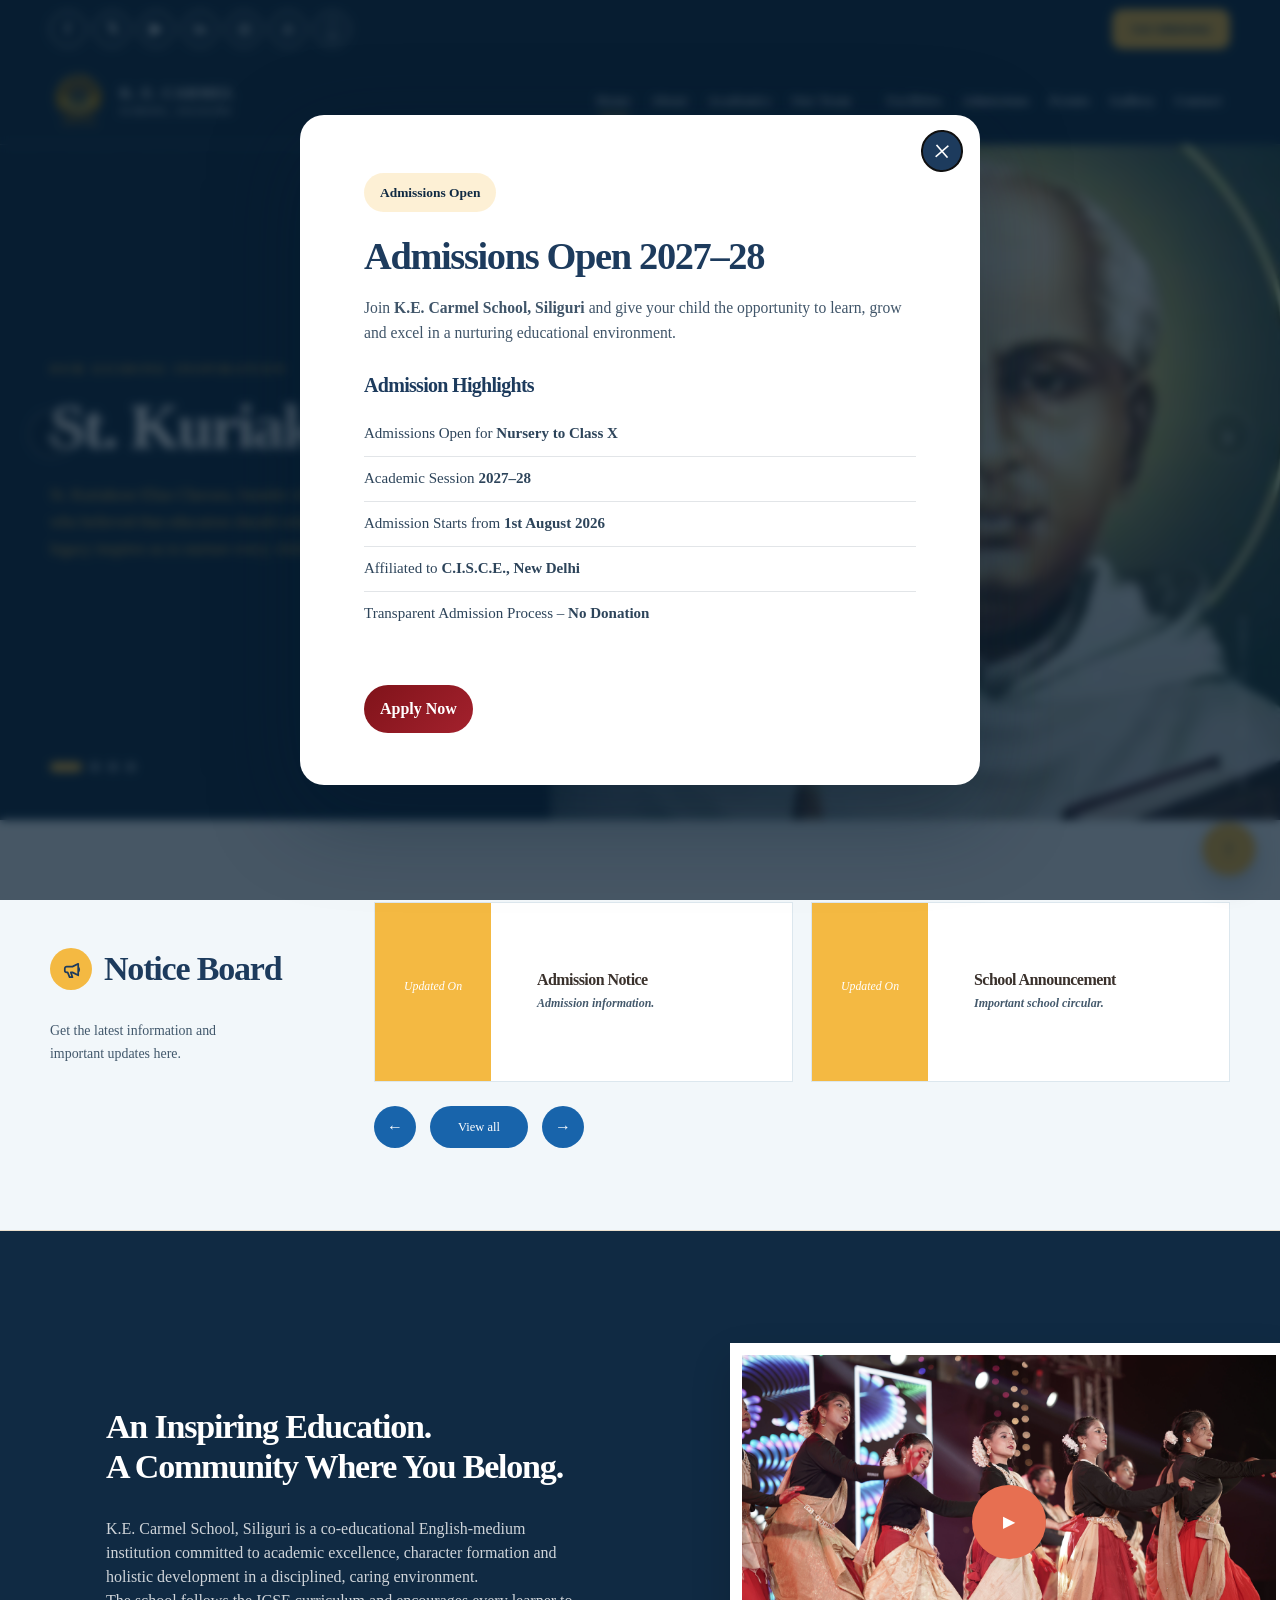
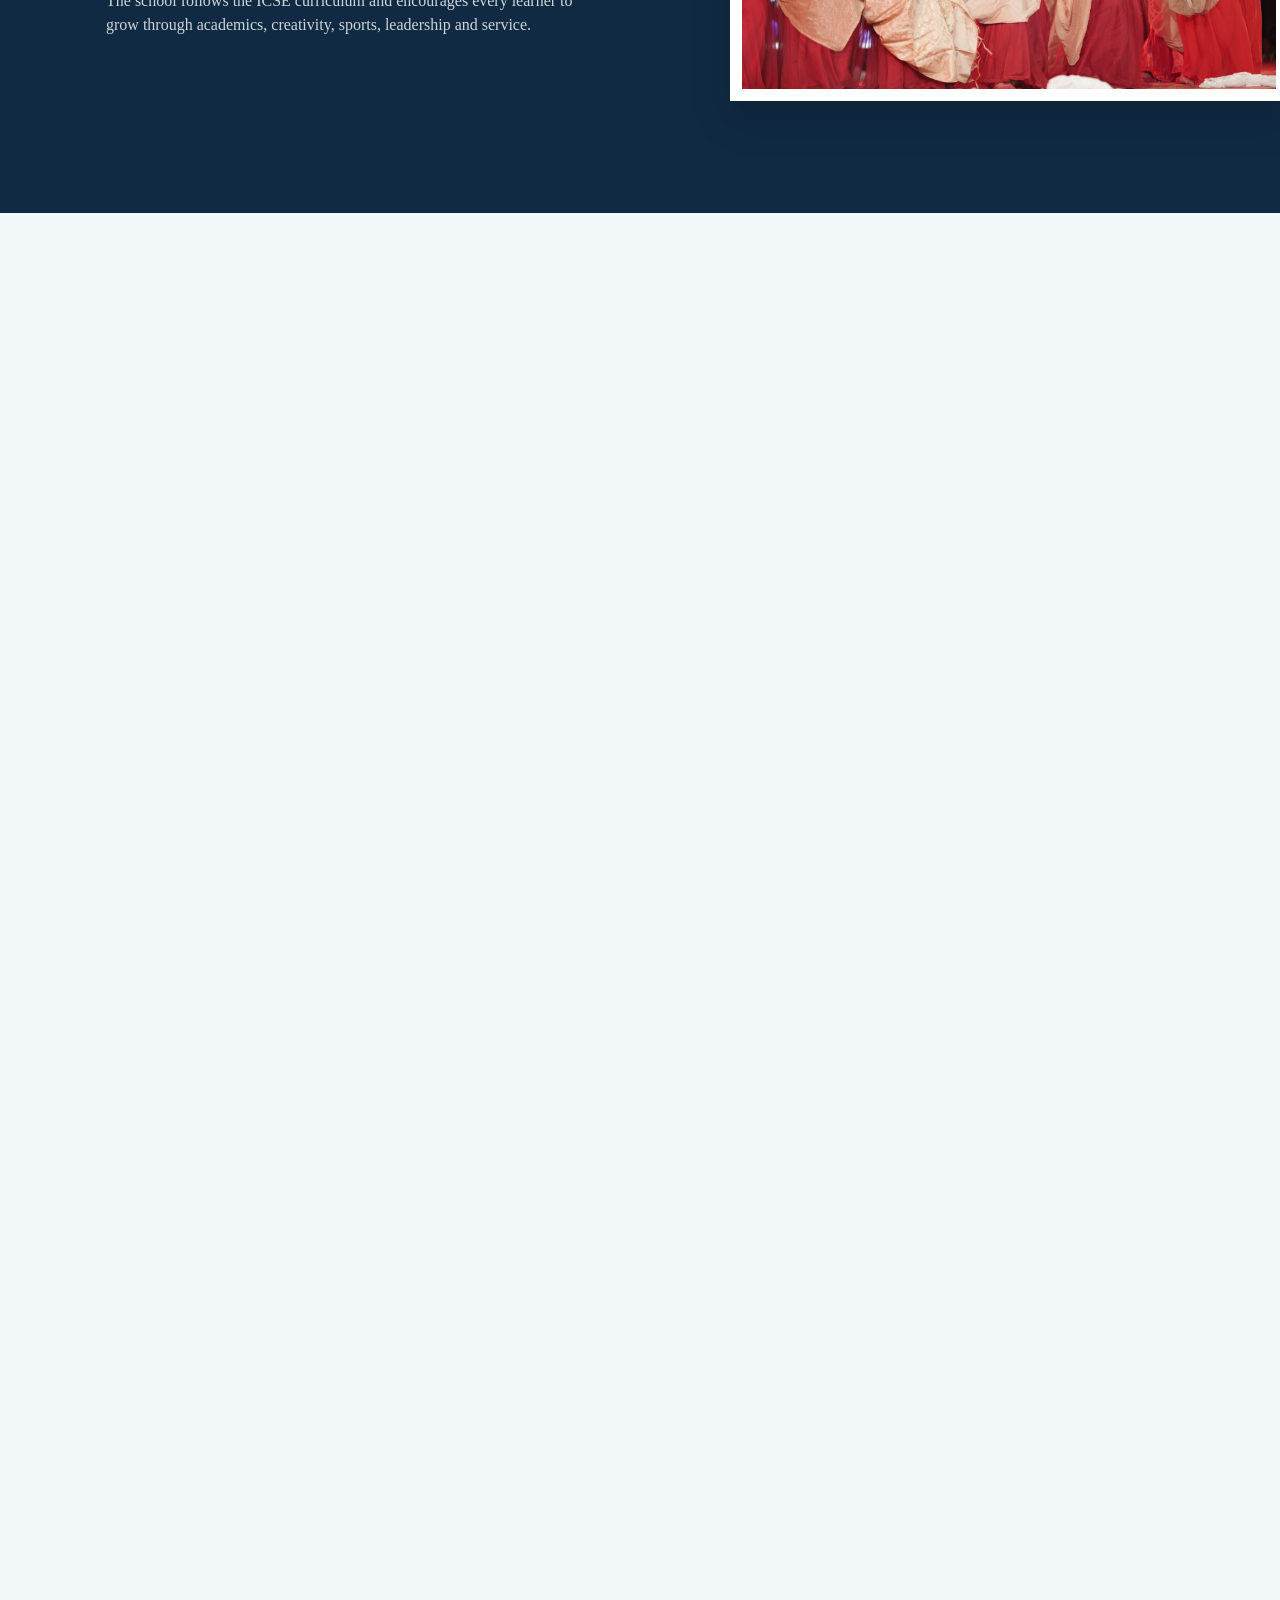
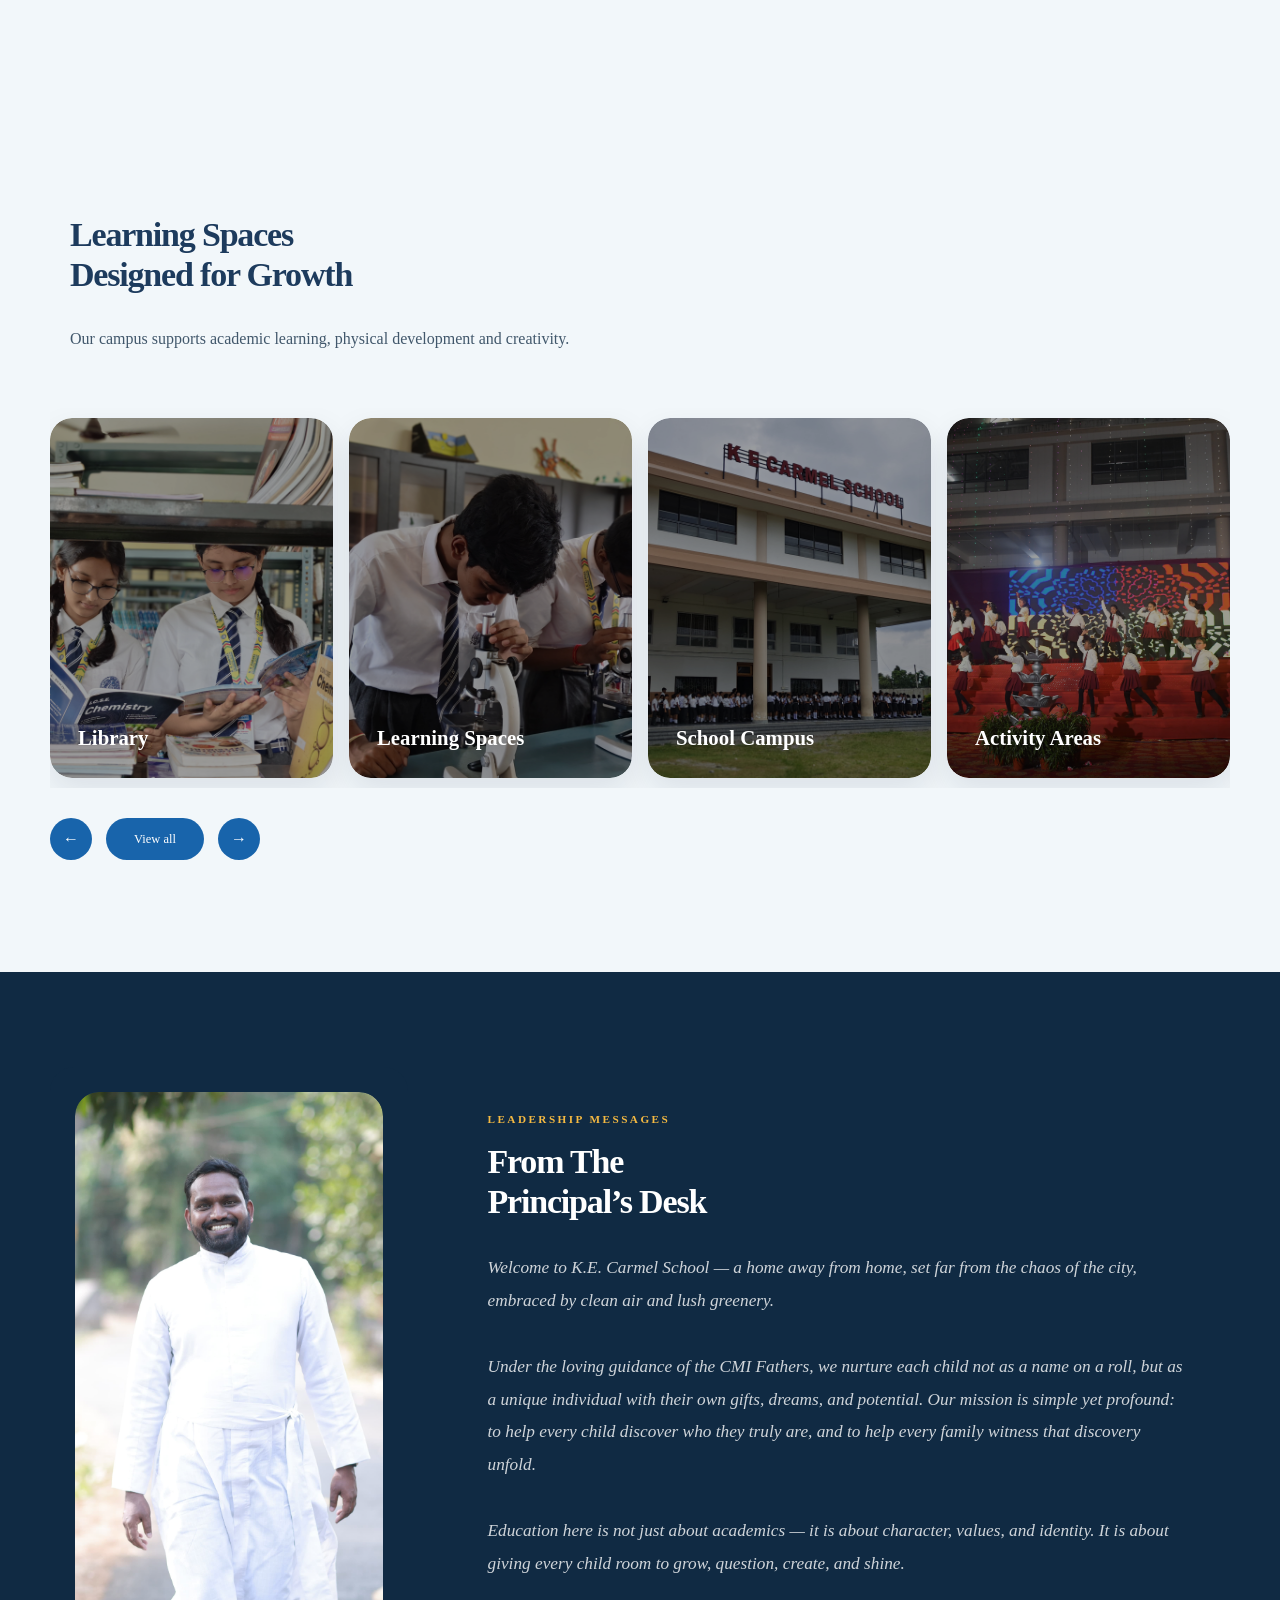
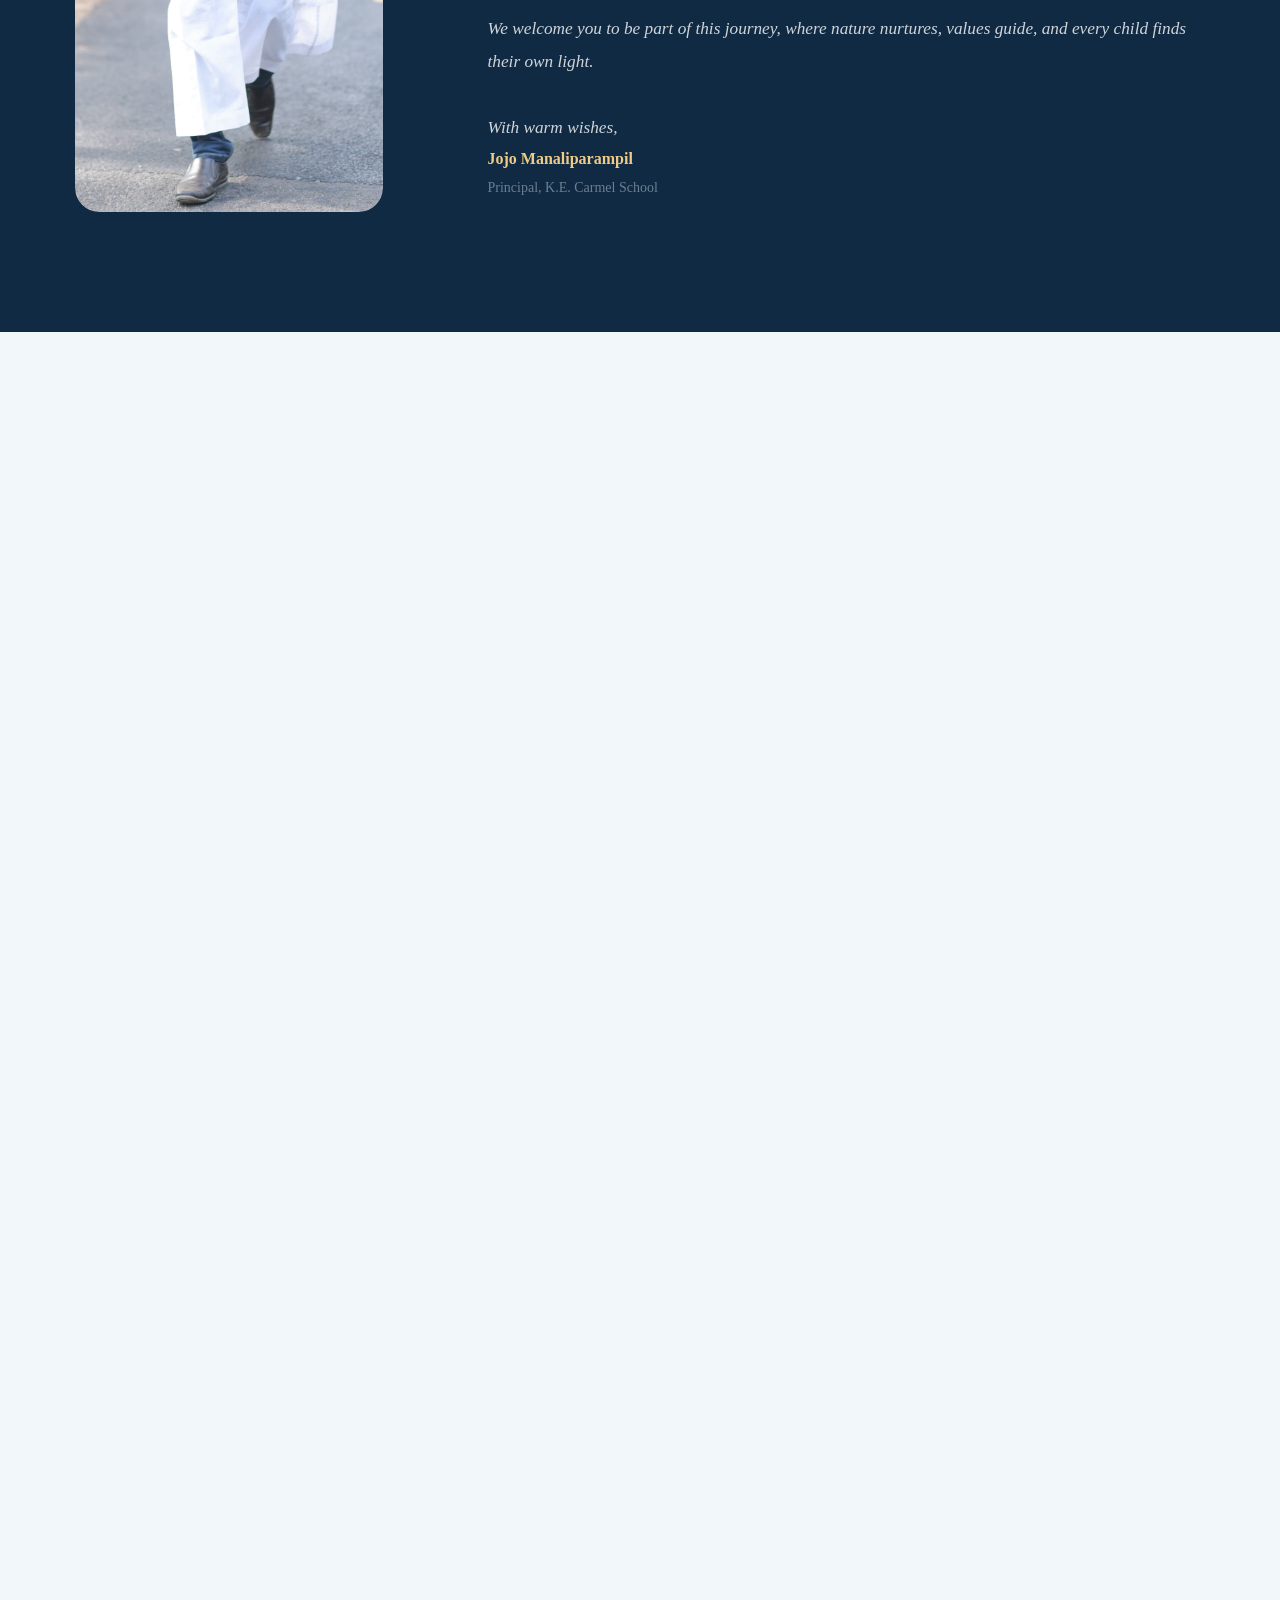
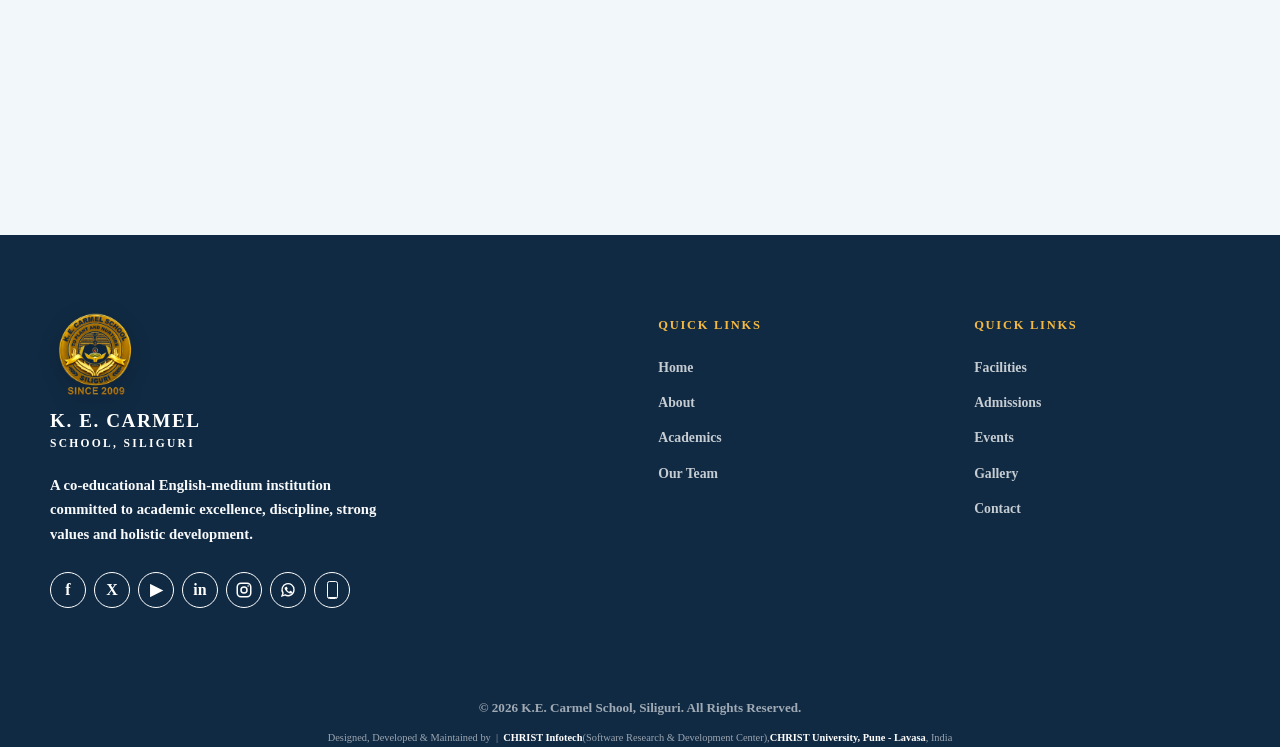
==== commit bd481067: "Logo Change" ====
--- a/index.html
+++ b/index.html
@@ -8,7 +8,7 @@
     content="K.E. Carmel School, Siliguri — an English-medium ICSE school nurturing knowledge, character and confidence.">
   <title>K.E. Carmel School, Siliguri</title>
   <link rel="icon" href="favicon.svg" type="image/svg+xml">
-  <link rel="preload" href="assets/images/logo/logo4-removebg-preview.png" as="image" type="image/png">
+  <link rel="preload" href="assets/images/logo/newlogo-removebg-preview.png" as="image" type="image/png">
   <link rel="preconnect" href="https://fonts.googleapis.com">
   <link rel="preconnect" href="https://fonts.gstatic.com" crossorigin>
   <link href="https://fonts.googleapis.com/css2?family=Manrope:wght@400;500;600;700;800&display=swap" rel="stylesheet">
@@ -21,7 +21,7 @@
   <a class="skip-link" href="#main">Skip to content</a>
 
   <div class="splash" data-splash role="status" aria-label="Loading K.E. Carmel School website">
-    <div class="splash__mark"><img src="assets/images/logo/logo4-removebg-preview.png" alt="K.E. Carmel School logo option 6">
+    <div class="splash__mark"><img src="assets/images/logo/newlogo-removebg-preview.png" alt="K.E. Carmel School logo option 6">
     </div>
     <p class="splash__name">K.E. Carmel School</p>
     <span class="splash__place">Siliguri</span>
@@ -80,7 +80,7 @@
           class="site-nav__link" href="management.html">Our Team</a></nav>
       <a class="home-brand" href="index.html" style="text-decoration: none;"
         aria-label="K.E. Carmel School Siliguri home">
-        <img src="assets/images/logo/logo4-removebg-preview.png" alt="K.E. Carmel School logo">
+        <img src="assets/images/logo/newlogo-removebg-preview.png" alt="K.E. Carmel School logo">
         <span><strong>K. E. CARMEL</strong><small>SCHOOL, SILIGURI</small><em>To Plant And Nurture</em></span>
       </a>
       <button class="nav-toggle" type="button" aria-label="Open menu" aria-expanded="false"
@@ -449,7 +449,7 @@
   <footer class="home-footer">
     <div class="home-container footer-main">
       <div class="footer-about"><a class="home-brand home-brand--footer" href="index.html"
-          style="text-decoration: none;"><img src="assets/images/logo/logo1-removebg-preview.png"
+          style="text-decoration: none;"><img src="assets/images/logo/newlogo-removebg-preview.png"
             alt=""><span><strong>K. E.
               CARMEL</strong><small>SCHOOL, SILIGURI</small><em>To Plant And Nurture</em></span></a>
         <p class="text-light">A co-educational English-medium institution committed to academic excellence, discipline,
--- a/assets/css/styles.css
+++ b/assets/css/styles.css
@@ -2778,7 +2778,6 @@
 .home-brand img {
   width: 92px;
   height: 92px;
-  filter: brightness(0) invert(1);
 }
 
 .home-brand span {
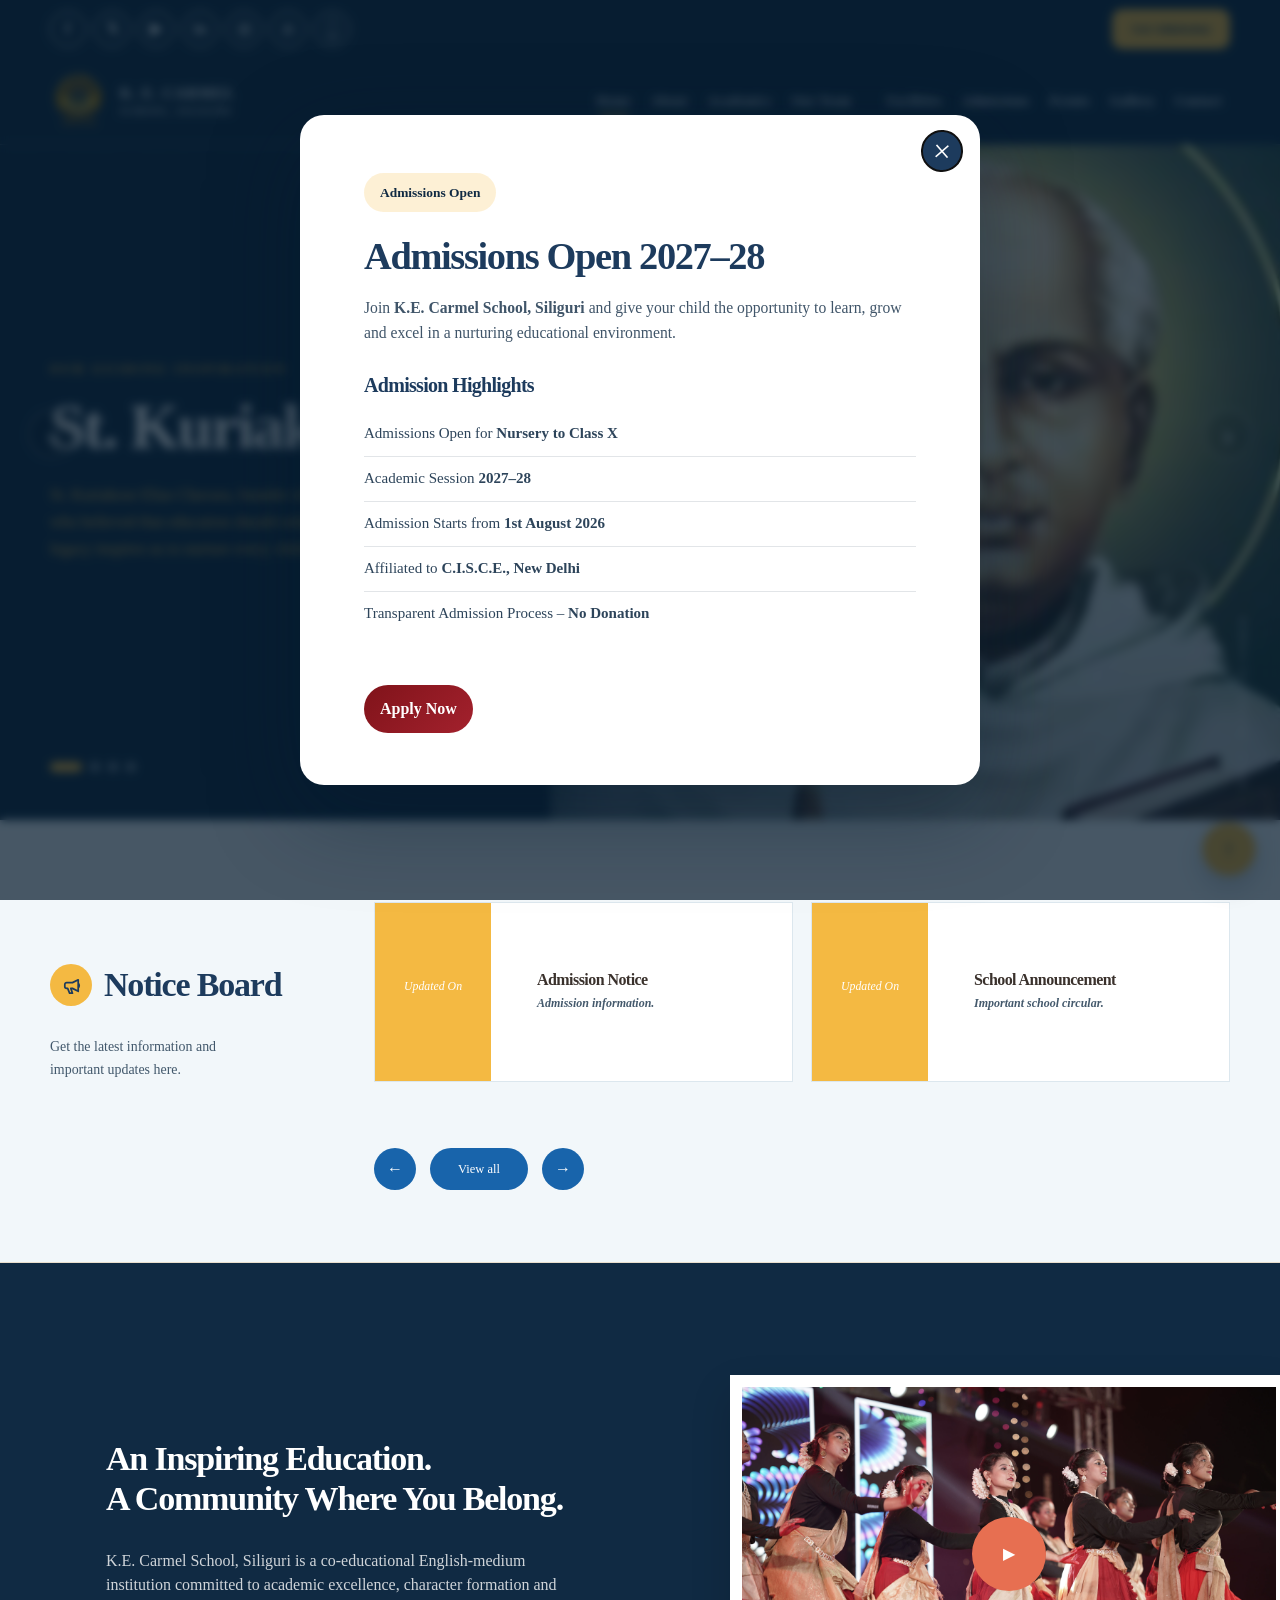
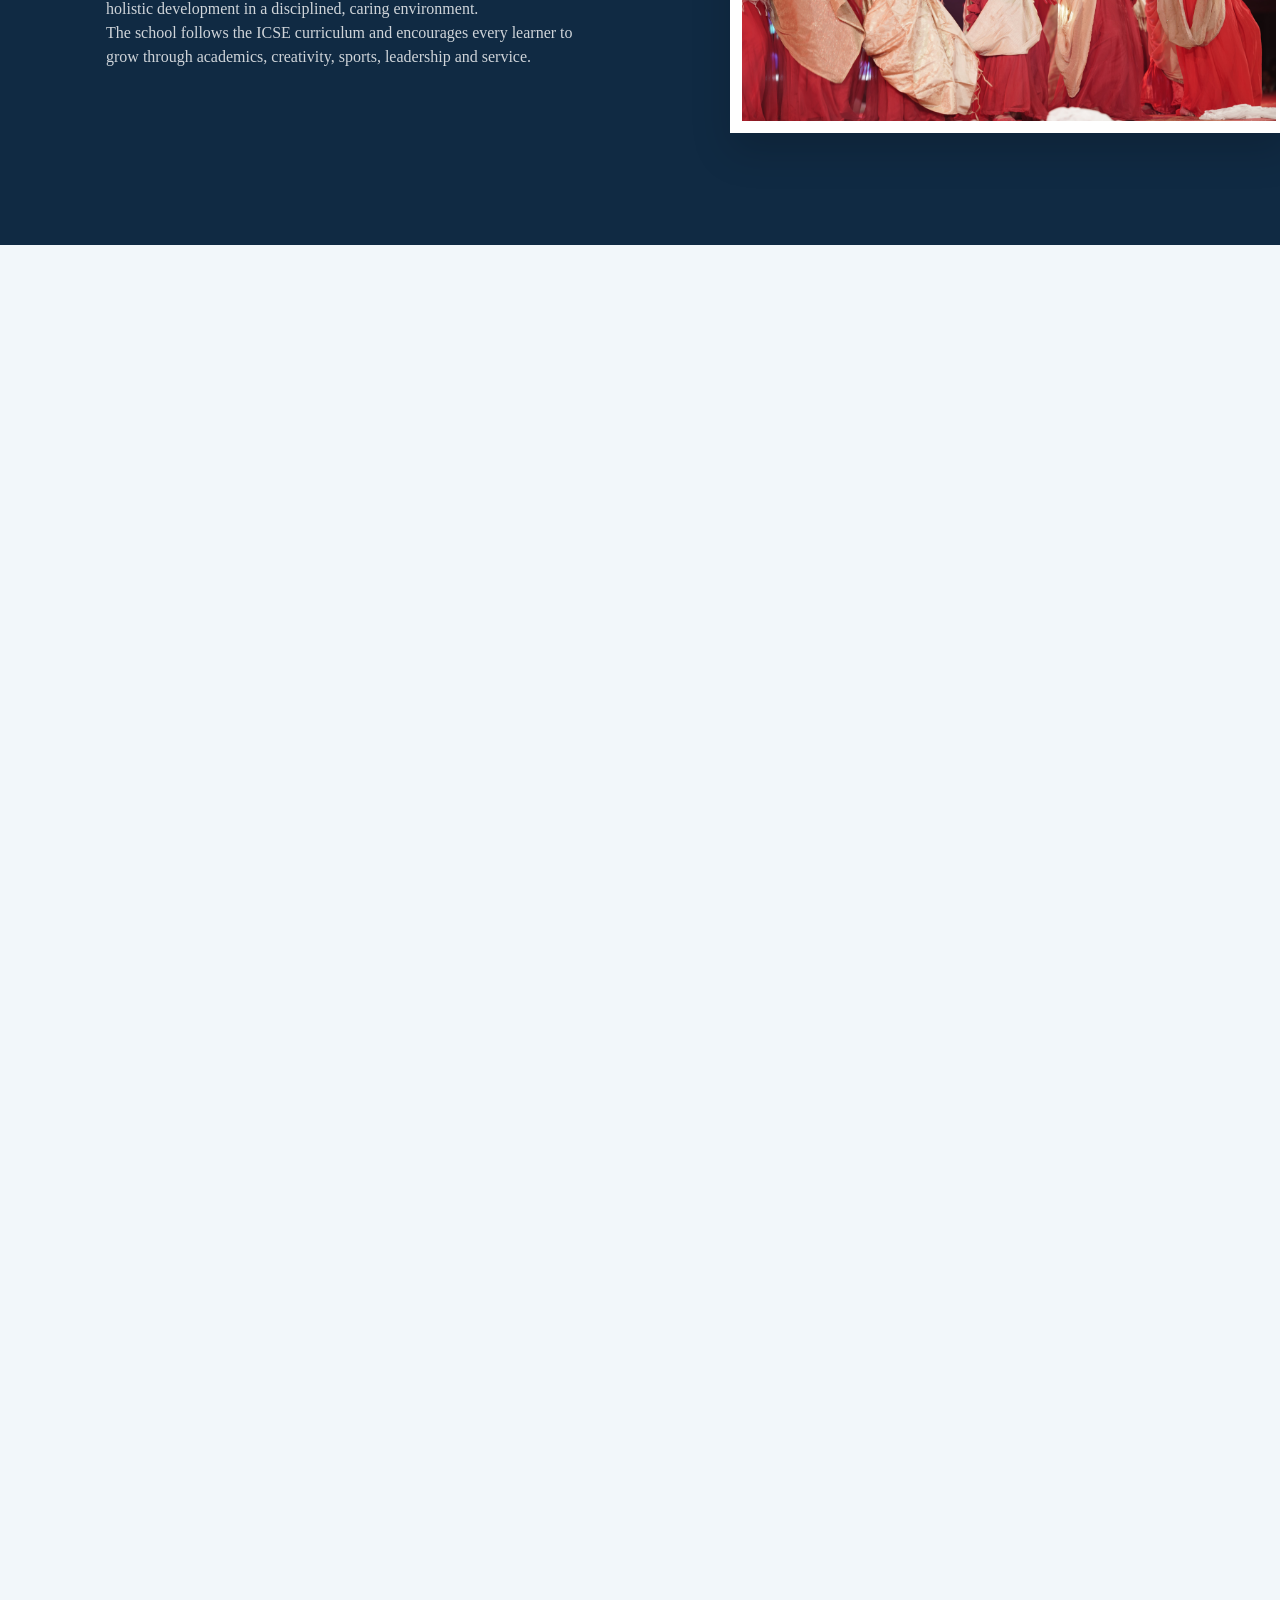
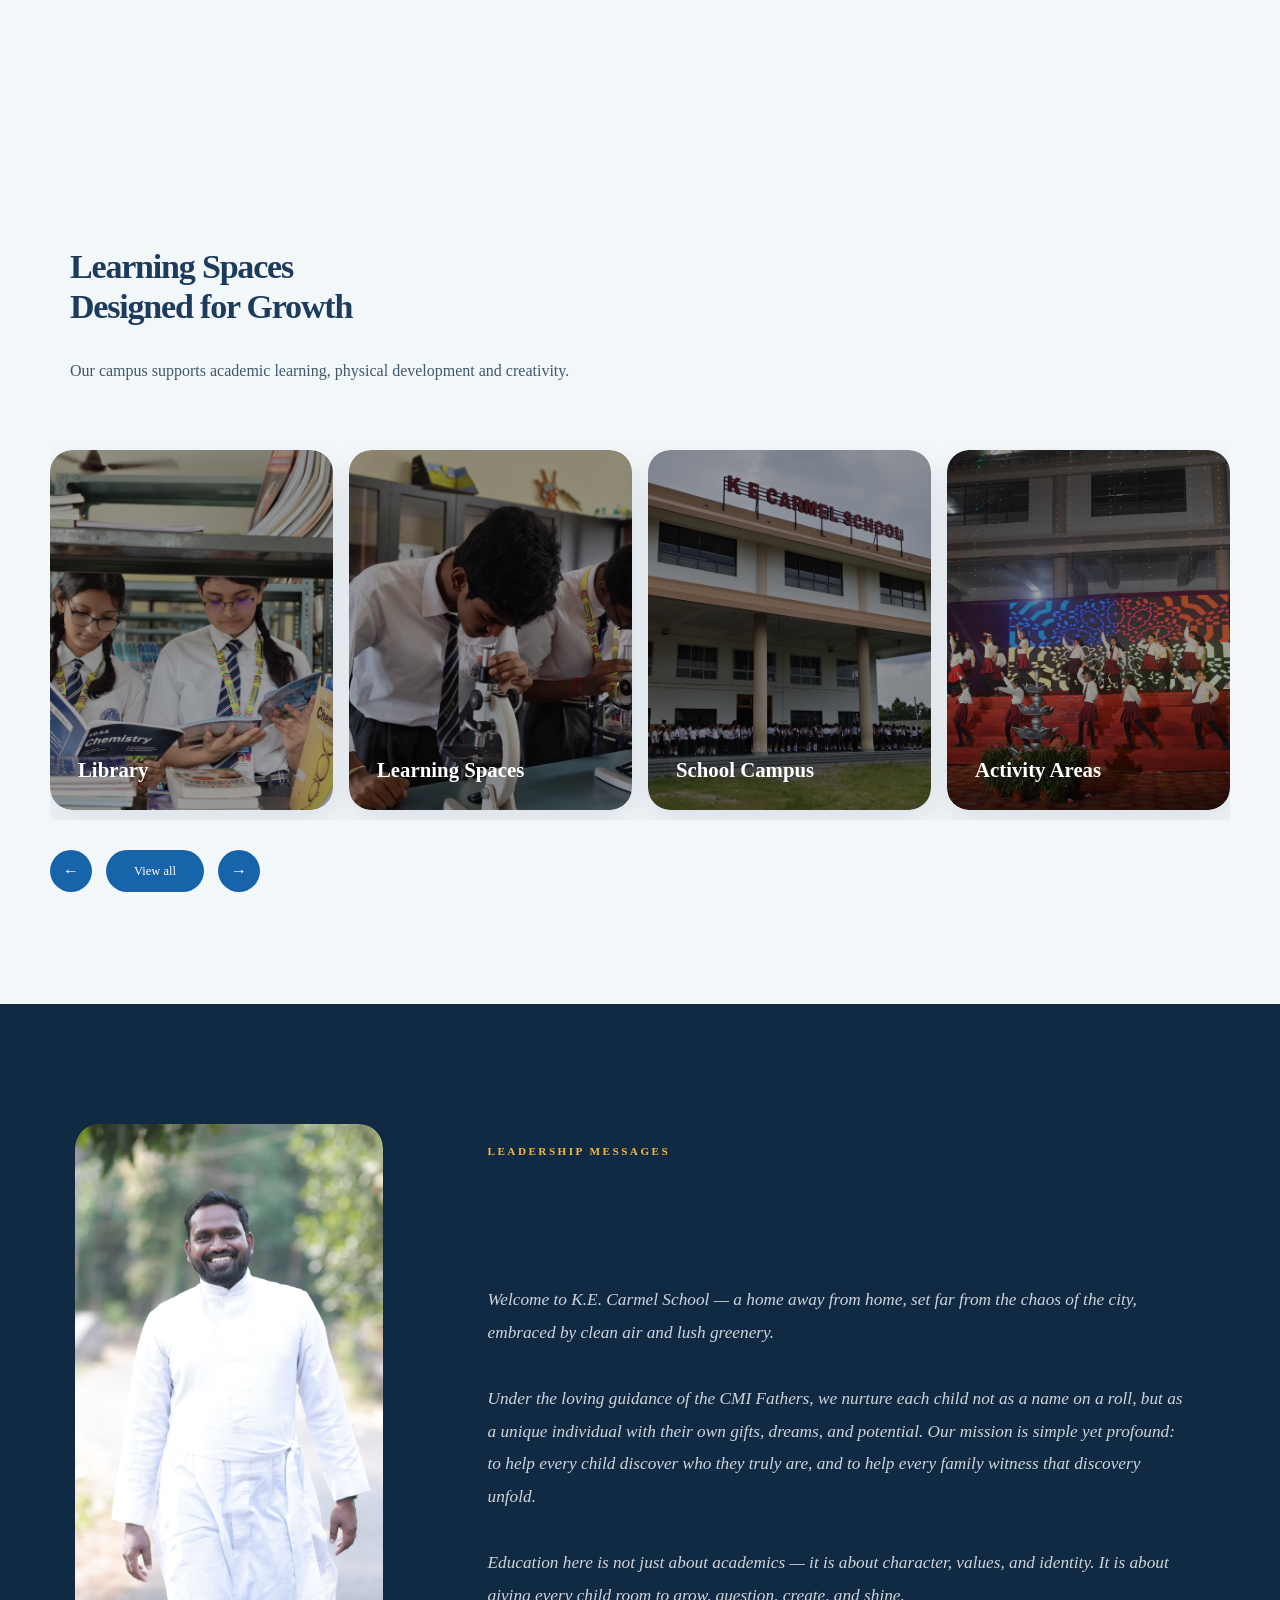
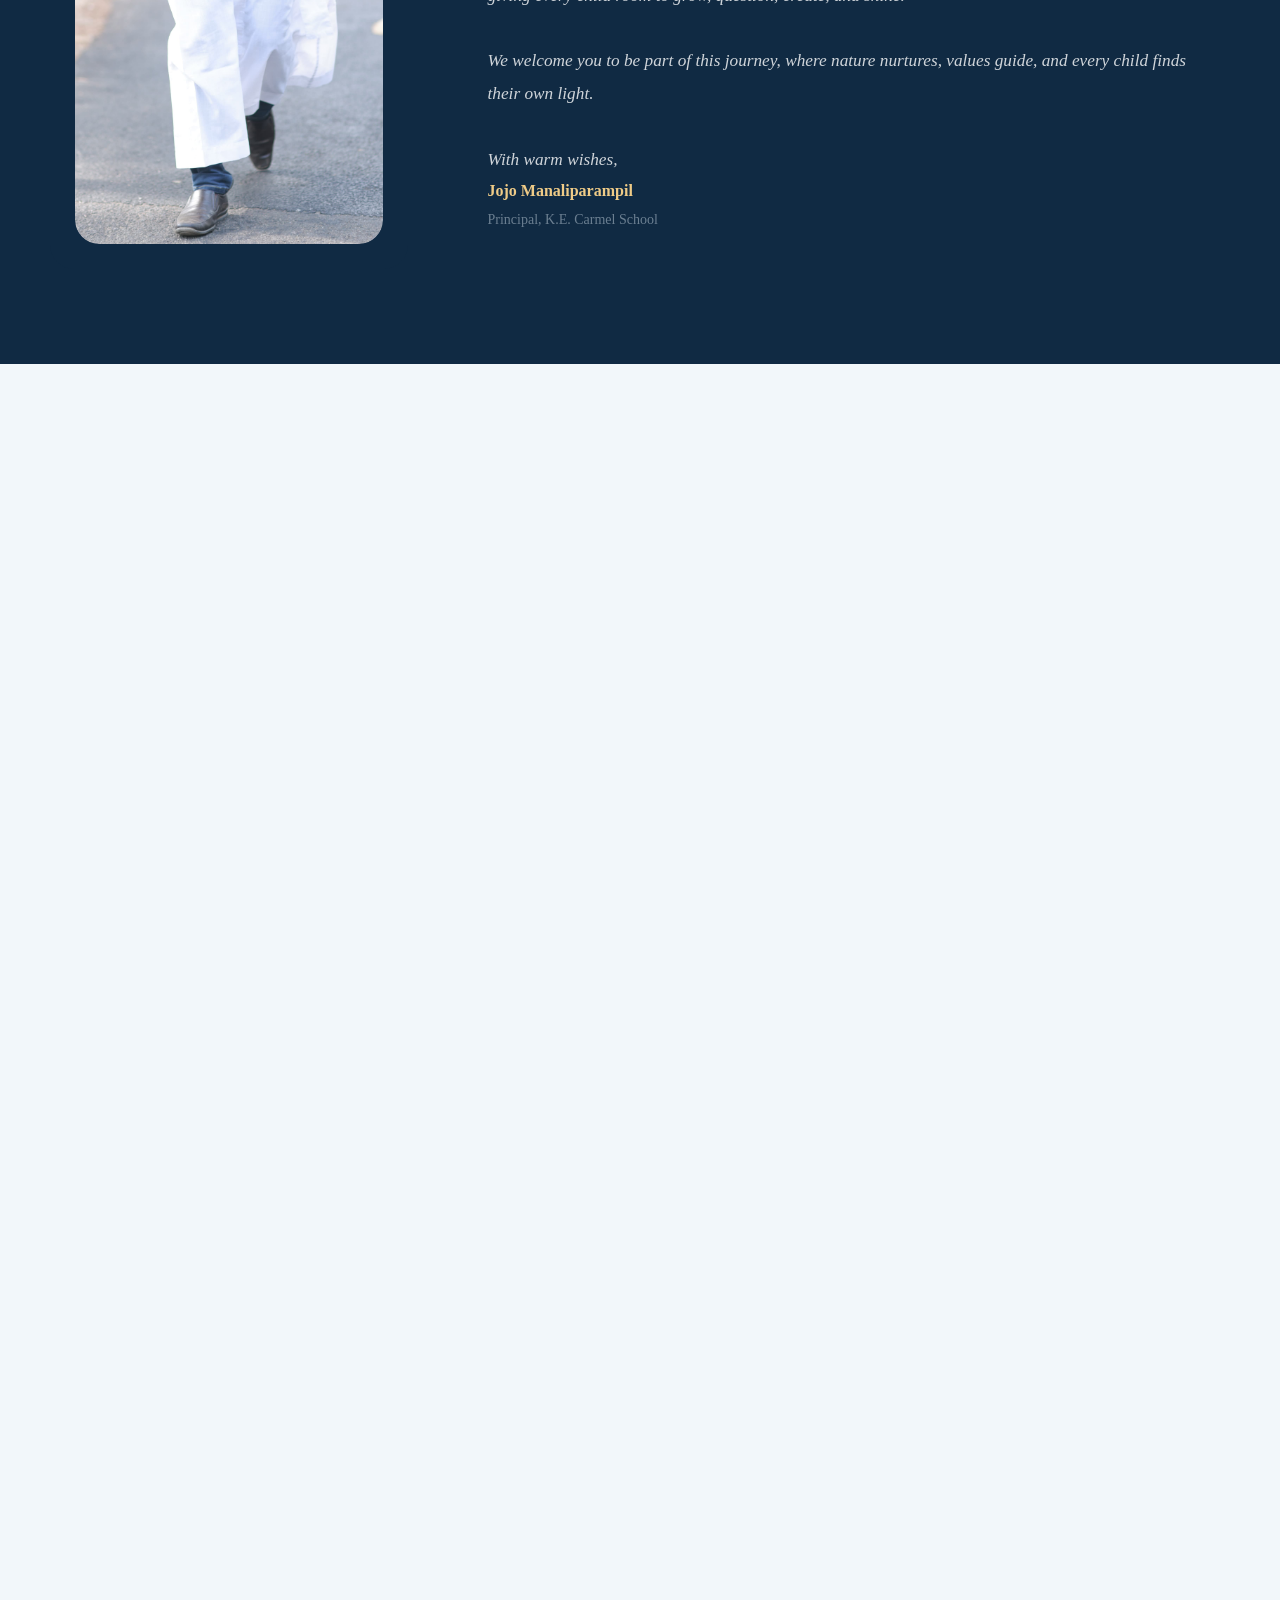
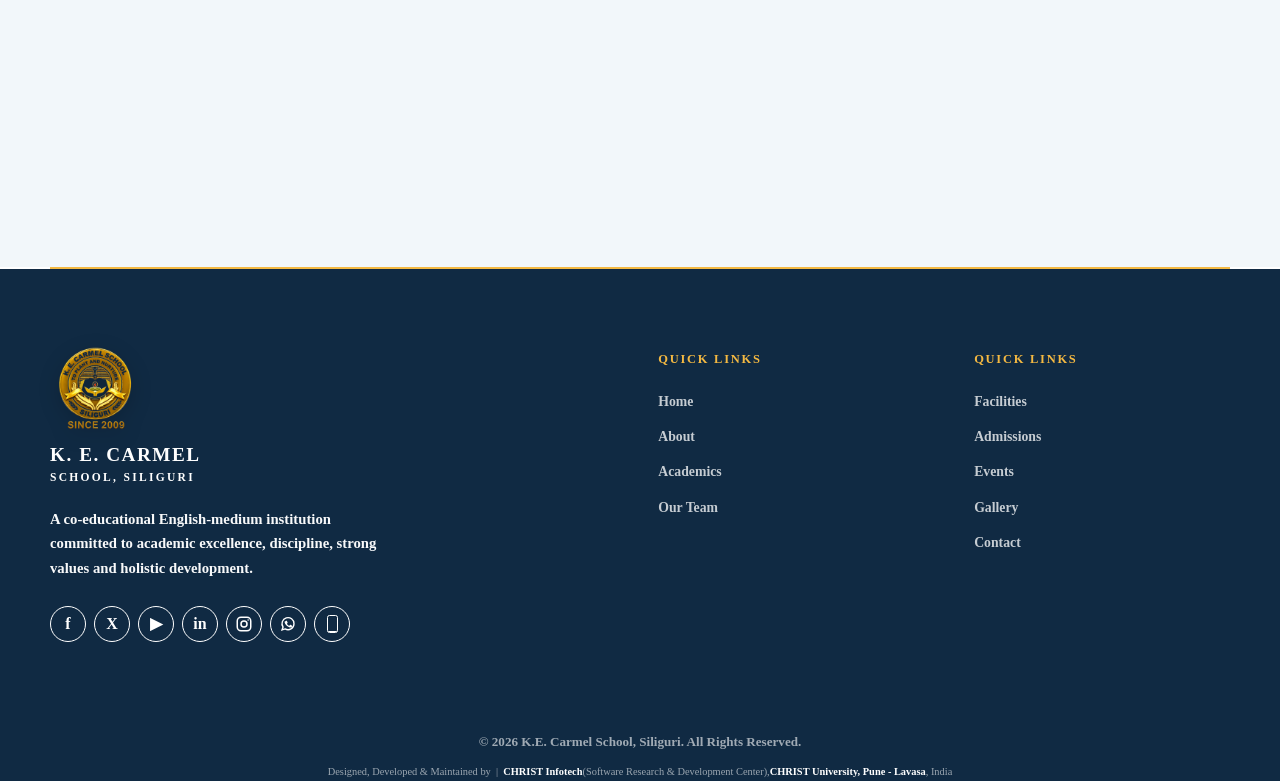
==== commit fc1ed332: "Downloaded Bootstrap assets" ====
--- a/index.html
+++ b/index.html
@@ -12,8 +12,7 @@
   <link rel="preconnect" href="https://fonts.googleapis.com">
   <link rel="preconnect" href="https://fonts.gstatic.com" crossorigin>
   <link href="https://fonts.googleapis.com/css2?family=Manrope:wght@400;500;600;700;800&display=swap" rel="stylesheet">
-  <link href="https://cdn.jsdelivr.net/npm/bootstrap@5.3.3/dist/css/bootstrap.min.css" rel="stylesheet"
-    crossorigin="anonymous">
+  <link href="assets/vendor/bootstrap/5.3.3/css/bootstrap.min.css" rel="stylesheet">
   <link rel="stylesheet" href="assets/css/styles.css">
 </head>
 
@@ -446,6 +445,8 @@
     </section>
   </main>
 
+  <hr class="events-footer-separator" aria-hidden="true" />
+
   <footer class="home-footer">
     <div class="home-container footer-main">
       <div class="footer-about"><a class="home-brand home-brand--footer" href="index.html"
@@ -485,8 +486,7 @@
       Research &amp; Development Center), <a href="https://lavasa.christuniversity.in/" target="_blank"
         rel="noopener"><strong>CHRIST University, Pune - Lavasa</strong></a>, India</div>
   </footer>
-  <script src="https://cdn.jsdelivr.net/npm/bootstrap@5.3.3/dist/js/bootstrap.bundle.min.js"
-    crossorigin="anonymous"></script>
+  <script src="assets/vendor/bootstrap/5.3.3/js/bootstrap.bundle.min.js"></script>
   <script src="assets/js/main.js"></script>
 </body>
 
--- a/assets/css/styles.css
+++ b/assets/css/styles.css
@@ -3939,7 +3939,6 @@
   z-index: 0;
   isolation: isolate;
   margin-top: 0 !important;
-  padding-top: 50px;
   
 }
 .inner-page main > .section:first-child > .container > *:not(.page-hero)::before {
@@ -6393,9 +6392,9 @@
   background: var(--template-green);
 }
 
-.inner-page .announcement-card {
+/* .inner-page .announcement-card {
   border-left-color: var(--template-green) !important;
-}
+} */
 
 .inner-page input,
 .inner-page textarea,
@@ -8051,7 +8050,7 @@
 .page-management .management-band .person-card { background: #fff !important; }
 
 @media(max-width:700px) {
-  .inner-page main > .section:first-child > .container > *:not(.page-hero) { margin-top: 22px !important; }
+  .inner-page main > .section:first-child > .container > *:not(.page-hero) { margin-top: -54px !important; }
   .page-management .management-band { padding-top: 54px; padding-bottom: 54px; }
 }
 
@@ -10658,9 +10657,9 @@
 }
 
 /* Home: St. Chavara introduction and branch cards. */
-.home-page .home-slide--chavara > img {
-  /* object-position: 72% center; */
-}
+/* .home-page .home-slide--chavara > img {
+  object-position: 72% center;
+} */
 .home-page .home-slide--chavara .home-slide__content {
   max-width: 1180px;
 }
@@ -11285,3 +11284,368 @@
   margin-top: 0;
   margin-bottom: clamp(2px, .4vw, 5px);
 }
+
+/* About and Admissions reveals use progressive enhancement: content is visible by
+   default and becomes animation-pending only after the reliable observer is ready. */
+:is(.page-about, .page-admissions) .about-tabs__content .about-tab-panel.section-fade-target,
+:is(.page-about, .page-admissions) .about-tabs__content .reveal {
+  opacity: 1;
+  visibility: visible !important;
+  filter: none;
+  transform: none;
+}
+
+:is(.page-about, .page-admissions).section-reveal-ready
+  .about-tabs__content .about-tab-panel.section-fade-target:not(.is-section-visible) {
+  opacity: 0;
+  filter: none;
+  transform: translateY(18px);
+  animation: none;
+}
+
+:is(.page-about, .page-admissions).section-reveal-ready
+  .about-tabs__content .about-tab-panel.section-fade-target.is-section-visible {
+  opacity: 1;
+  filter: none;
+  transform: translateY(0);
+  transition: opacity .55s ease, transform .55s ease;
+}
+
+:is(.page-about, .page-admissions).section-reveal-ready
+  .about-tabs__content .reveal:not(.is-visible) {
+  opacity: 0;
+  filter: blur(3px);
+  transform: translateY(50px);
+  animation: none;
+}
+
+:is(.page-about, .page-admissions).section-reveal-ready
+  .about-tabs__content .reveal.is-visible {
+  opacity: 1;
+  filter: none;
+  transform: none;
+  animation: powerpointFloatIn .85s cubic-bezier(.18, .78, .22, 1) both;
+}
+
+@media (prefers-reduced-motion: reduce) {
+  :is(.page-about, .page-admissions).section-reveal-ready
+    .about-tabs__content .about-tab-panel.section-fade-target,
+  :is(.page-about, .page-admissions).section-reveal-ready .about-tabs__content .reveal {
+    opacity: 1 !important;
+    filter: none !important;
+    transform: none !important;
+    animation: none !important;
+    transition: none !important;
+  }
+}
+
+/* About and Admissions: container-aligned sticky horizontal section navbar. */
+:is(.page-about, .page-admissions) main {
+  overflow: visible;
+  overflow: clip;
+}
+
+:is(.page-about, .page-admissions) .about-tabs {
+  display: block !important;
+  position: relative;
+  width: 100%;
+  max-width: 100%;
+  margin-top: 0 !important;
+  overflow: visible;
+}
+
+:is(.page-about, .page-admissions) .page-hero + .about-tabs {
+  margin-top: 0 !important;
+}
+
+:is(.page-about, .page-admissions) .about-tabs__sidebar,
+:is(.page-about, .page-admissions) .about-tabs.is-sidebar-fixed .about-tabs__sidebar,
+:is(.page-about, .page-admissions) .about-tabs.is-sidebar-ended .about-tabs__sidebar {
+  position: sticky !important;
+  top: var(--section-nav-top, 0px) !important;
+  left: auto !important;
+  bottom: auto !important;
+  z-index: 80;
+  width: 100% !important;
+  max-width: 100%;
+  margin: 0 !important;
+  /* padding: 0 !important; */
+  overflow: visible;
+  border-radius: 0;
+  color: #fff;
+  background: var(--cs-ink);
+  box-shadow: none;
+  opacity: 1;
+  visibility: visible;
+  transform: none !important;
+}
+
+:is(.page-about, .page-admissions) .about-tabs__sidebar::before {
+  content: "";
+  position: absolute;
+  inset: 0 calc(50% - 50vw);
+  z-index: -1;
+  background: var(--cs-ink);
+  box-shadow: 0 10px 28px rgba(16,42,67,.18);
+  pointer-events: none;
+}
+
+:is(.page-about, .page-admissions) .about-tabs__eyebrow {
+  position: absolute;
+  width: 1px;
+  height: 1px;
+  padding: 0;
+  margin: -1px;
+  overflow: hidden;
+  clip: rect(0, 0, 0, 0);
+  white-space: nowrap;
+  border: 0;
+}
+
+:is(.page-about, .page-admissions) .about-tabs__nav {
+  display: flex !important;
+  width: 100%;
+  max-width: 100%;
+  flex-flow: row nowrap !important;
+  align-items: stretch;
+  gap: 6px;
+  overflow-x: auto;
+  overflow-y: hidden;
+  overscroll-behavior-inline: contain;
+  scrollbar-width: thin;
+  scrollbar-color: rgba(244,185,66,.72) transparent;
+  -webkit-overflow-scrolling: touch;
+}
+
+:is(.page-about, .page-admissions) .about-tabs__nav::-webkit-scrollbar {
+  height: 4px;
+}
+
+:is(.page-about, .page-admissions) .about-tabs__nav::-webkit-scrollbar-thumb {
+  border-radius: 999px;
+  background: rgba(244,185,66,.72);
+}
+
+:is(.page-about, .page-admissions) .about-tabs__button,
+:is(.page-about, .page-admissions) .about-tabs__button:last-child {
+  position: relative;
+  display: inline-flex;
+  width: auto;
+  min-width: max-content;
+  flex: 1 0 auto;
+  align-items: center;
+  justify-content: center;
+  gap: 0;
+  padding: 12px clamp(12px,1.35vw,20px) 13px;
+  border: 0;
+  border-radius: 9px;
+  color: rgba(255,255,255,.78);
+  background: transparent;
+  font: inherit;
+  font-size: clamp(.78rem,.85vw,.92rem);
+  font-weight: 700;
+  line-height: 1.2;
+  text-align: center;
+  white-space: nowrap;
+  transition: color .25s ease, background-color .25s ease;
+}
+
+:is(.page-about, .page-admissions) .about-tabs__button::after {
+  content: "";
+  position: absolute;
+  right: 12px;
+  bottom: 3px;
+  left: 12px;
+  height: 3px;
+  border-radius: 999px;
+  background: transparent;
+  transform: scaleX(.35);
+  transition: background-color .25s ease, transform .25s ease;
+}
+
+:is(.page-about, .page-admissions) .about-tabs__button span:last-child {
+  display: none;
+}
+
+:is(.page-about, .page-admissions) .about-tabs__button:hover,
+:is(.page-about, .page-admissions) .about-tabs__button:focus-visible {
+  padding-left: clamp(12px,1.35vw,20px);
+  color: #fff;
+  background: rgba(255,255,255,.08);
+}
+
+:is(.page-about, .page-admissions) .about-tabs__button:focus-visible {
+  outline: 2px solid var(--cs-amber);
+  outline-offset: -2px;
+}
+
+:is(.page-about, .page-admissions) .about-tabs__button.is-active {
+  color: var(--cs-amber);
+  border-color: transparent;
+  background: rgba(244,185,66,.1);
+}
+
+:is(.page-about, .page-admissions) .about-tabs__button.is-active::after {
+  background: var(--cs-amber);
+  transform: scaleX(1);
+}
+
+:is(.page-about, .page-admissions) .about-tabs__content {
+  width: 100%;
+  min-width: 0;
+}
+
+@media(max-width:700px) {
+  :is(.page-about, .page-admissions) .about-tabs__sidebar,
+  :is(.page-about, .page-admissions) .about-tabs.is-sidebar-fixed .about-tabs__sidebar,
+  :is(.page-about, .page-admissions) .about-tabs.is-sidebar-ended .about-tabs__sidebar {
+    padding: 0 !important;
+    border-radius: 0;
+  }
+
+  :is(.page-about, .page-admissions) .about-tabs__button,
+  :is(.page-about, .page-admissions) .about-tabs__button:last-child {
+    flex: 0 0 auto;
+    padding: 11px 14px 12px;
+    font-size: .8rem;
+  }
+
+  :is(.page-about, .page-admissions) .about-tabs__button:hover,
+  :is(.page-about, .page-admissions) .about-tabs__button:focus-visible {
+    padding-left: 14px;
+  }
+}
+
+/* Shared reliable reveals for Home and the remaining inner pages. Content is
+   accessible by default and is hidden for animation only after JS is ready. */
+body:is(.home-page, .inner-page) .reveal {
+  opacity: 1;
+  visibility: visible;
+  filter: none;
+  transform: none;
+}
+
+body:is(
+  .home-page,
+  .page-academics,
+  .page-facilities,
+  .page-management,
+  .page-gallery,
+  .page-events,
+  .page-contact
+).site-reveal-ready .reveal:not(.is-visible) {
+  opacity: 0;
+  filter: blur(3px);
+  transform: translateY(50px);
+  animation: none;
+}
+
+body:is(
+  .home-page,
+  .page-academics,
+  .page-facilities,
+  .page-management,
+  .page-gallery,
+  .page-events,
+  .page-contact
+).site-reveal-ready .reveal.is-visible {
+  opacity: 1;
+  visibility: visible;
+  filter: none;
+  transform: none;
+  animation: powerpointFloatIn .85s cubic-bezier(.18, .78, .22, 1) both;
+}
+
+/* Home heading motion follows the same progressive-enhancement contract. */
+.home-page .float-in-target {
+  opacity: 1;
+  visibility: visible;
+  filter: none;
+  transform: none;
+}
+
+.home-page.float-reveal-ready .float-in-target:not(.is-floated) {
+  opacity: 0;
+  filter: blur(4px);
+  transform: translateY(58px);
+  animation: none;
+}
+
+.home-page.float-reveal-ready .float-in-target.is-floated {
+  opacity: 1;
+  visibility: visible;
+  filter: none;
+  transform: none;
+  animation: powerpointFloatIn .9s cubic-bezier(.18, .78, .22, 1) both;
+}
+
+/* If reveal initialization cannot run, Notice Board items remain readable. */
+.home-page:not(.site-reveal-ready) .notice-strip__items article {
+  opacity: 1;
+  transform: none;
+}
+
+@media (prefers-reduced-motion: reduce) {
+  body:is(
+    .home-page,
+    .page-academics,
+    .page-facilities,
+    .page-management,
+    .page-gallery,
+    .page-events,
+    .page-contact
+  ).site-reveal-ready .reveal,
+  .home-page.float-reveal-ready .float-in-target {
+    opacity: 1 !important;
+    visibility: visible !important;
+    filter: none !important;
+    transform: none !important;
+    animation: none !important;
+    transition: none !important;
+  }
+}
+/* Home Notice Board controls: retain the existing design with added viewport clearance. */
+.home-page .notice-strip .strip-controls {
+  margin-top: 66px;
+  margin-bottom: -10px;
+}
+
+/* Announcements follow the shared inner-page content-band and card-grid structure. */
+.page-announcements .announcements-band {
+  position: relative;
+  z-index: 0;
+  isolation: isolate;
+  margin: 0;
+  padding: var(--site-first-section-space) 0 var(--site-section-space);
+}
+
+.page-announcements .announcements-band::before {
+  content: "";
+  position: absolute;
+  z-index: -1;
+  inset: 0 calc(50% - 50vw);
+  background: var(--cs-mist);
+}
+
+.page-announcements .announcements-band .section__head {
+  width: 100%;
+  margin: 0 0 30px;
+  padding: 0;
+  text-align: left;
+}
+
+.page-announcements .announcements-grid {
+  margin-top: 0;
+  margin-bottom: 0;
+}
+
+.page-announcements .announcement-card {
+  height: 100%;
+  background: #fff;
+}
+
+@media (max-width: 700px) {
+  .home-page .notice-strip .strip-controls {
+    margin-top: 32px;
+  }
+}
